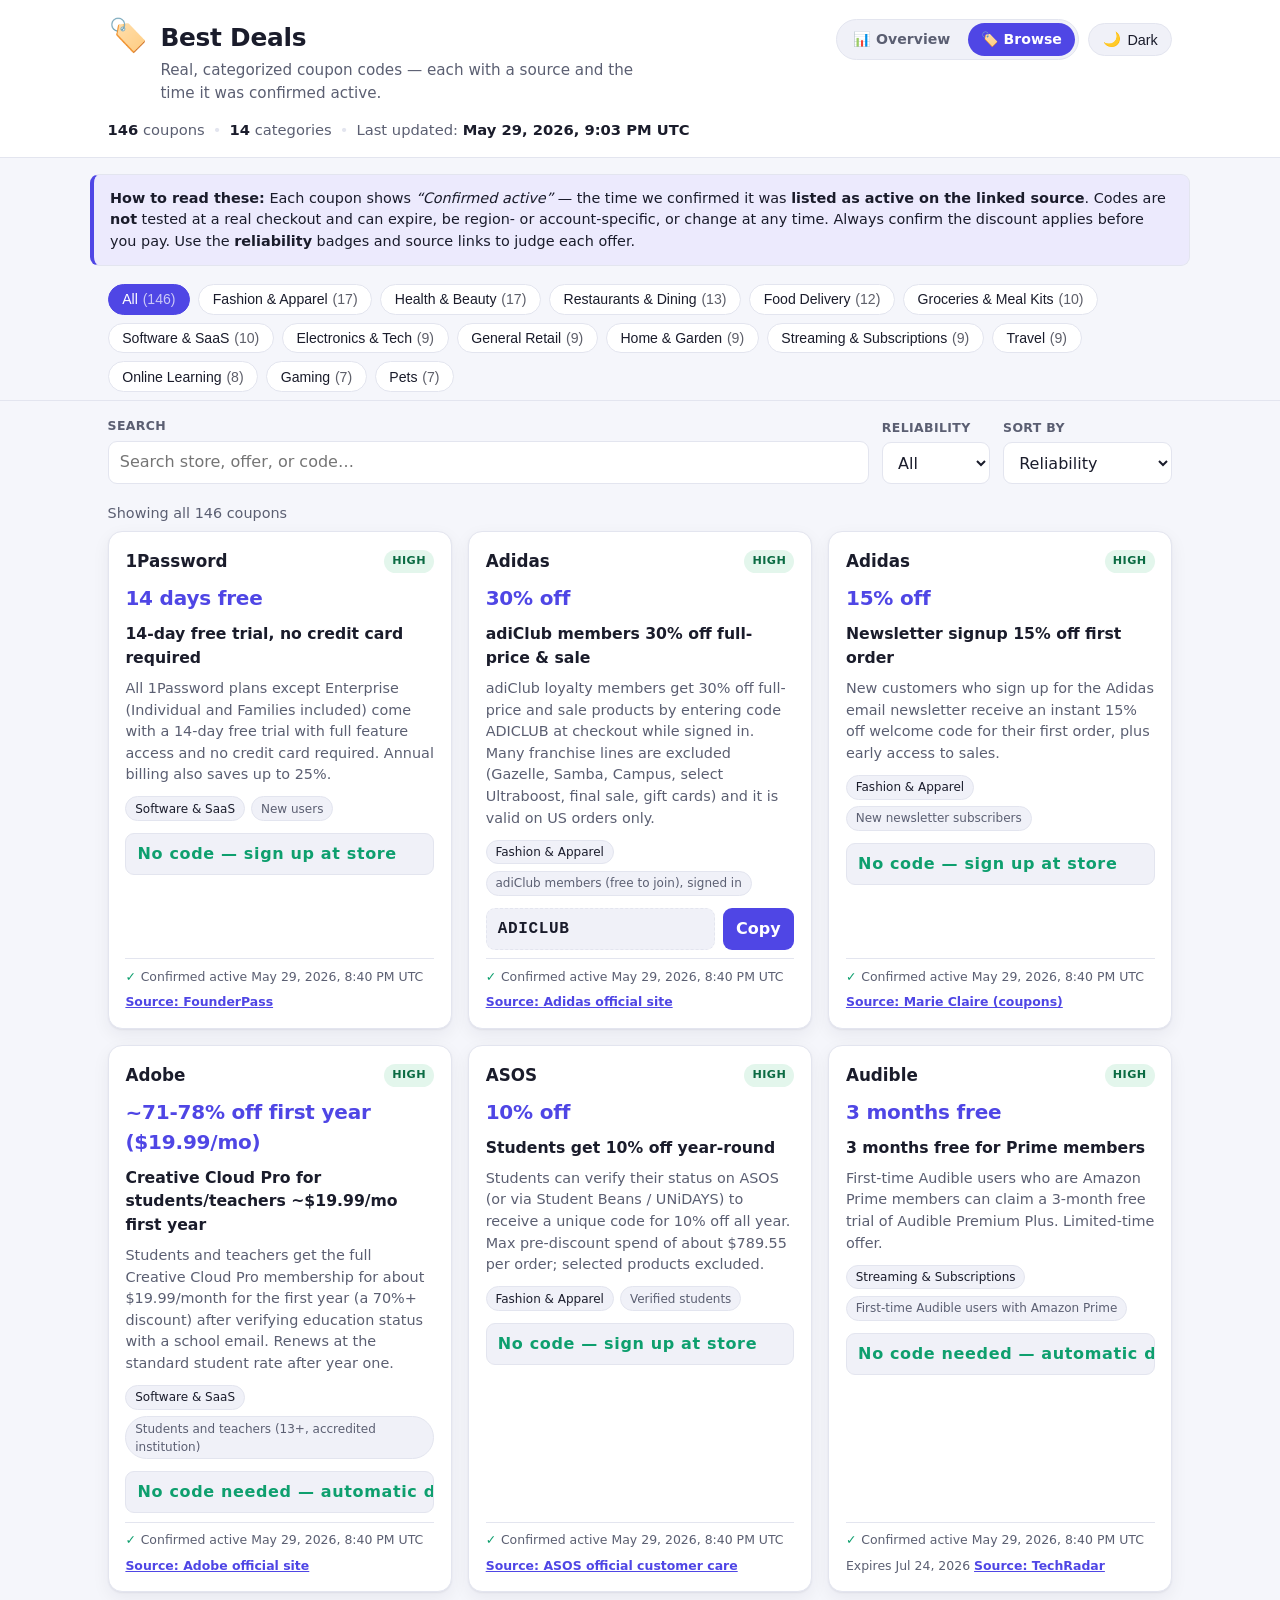
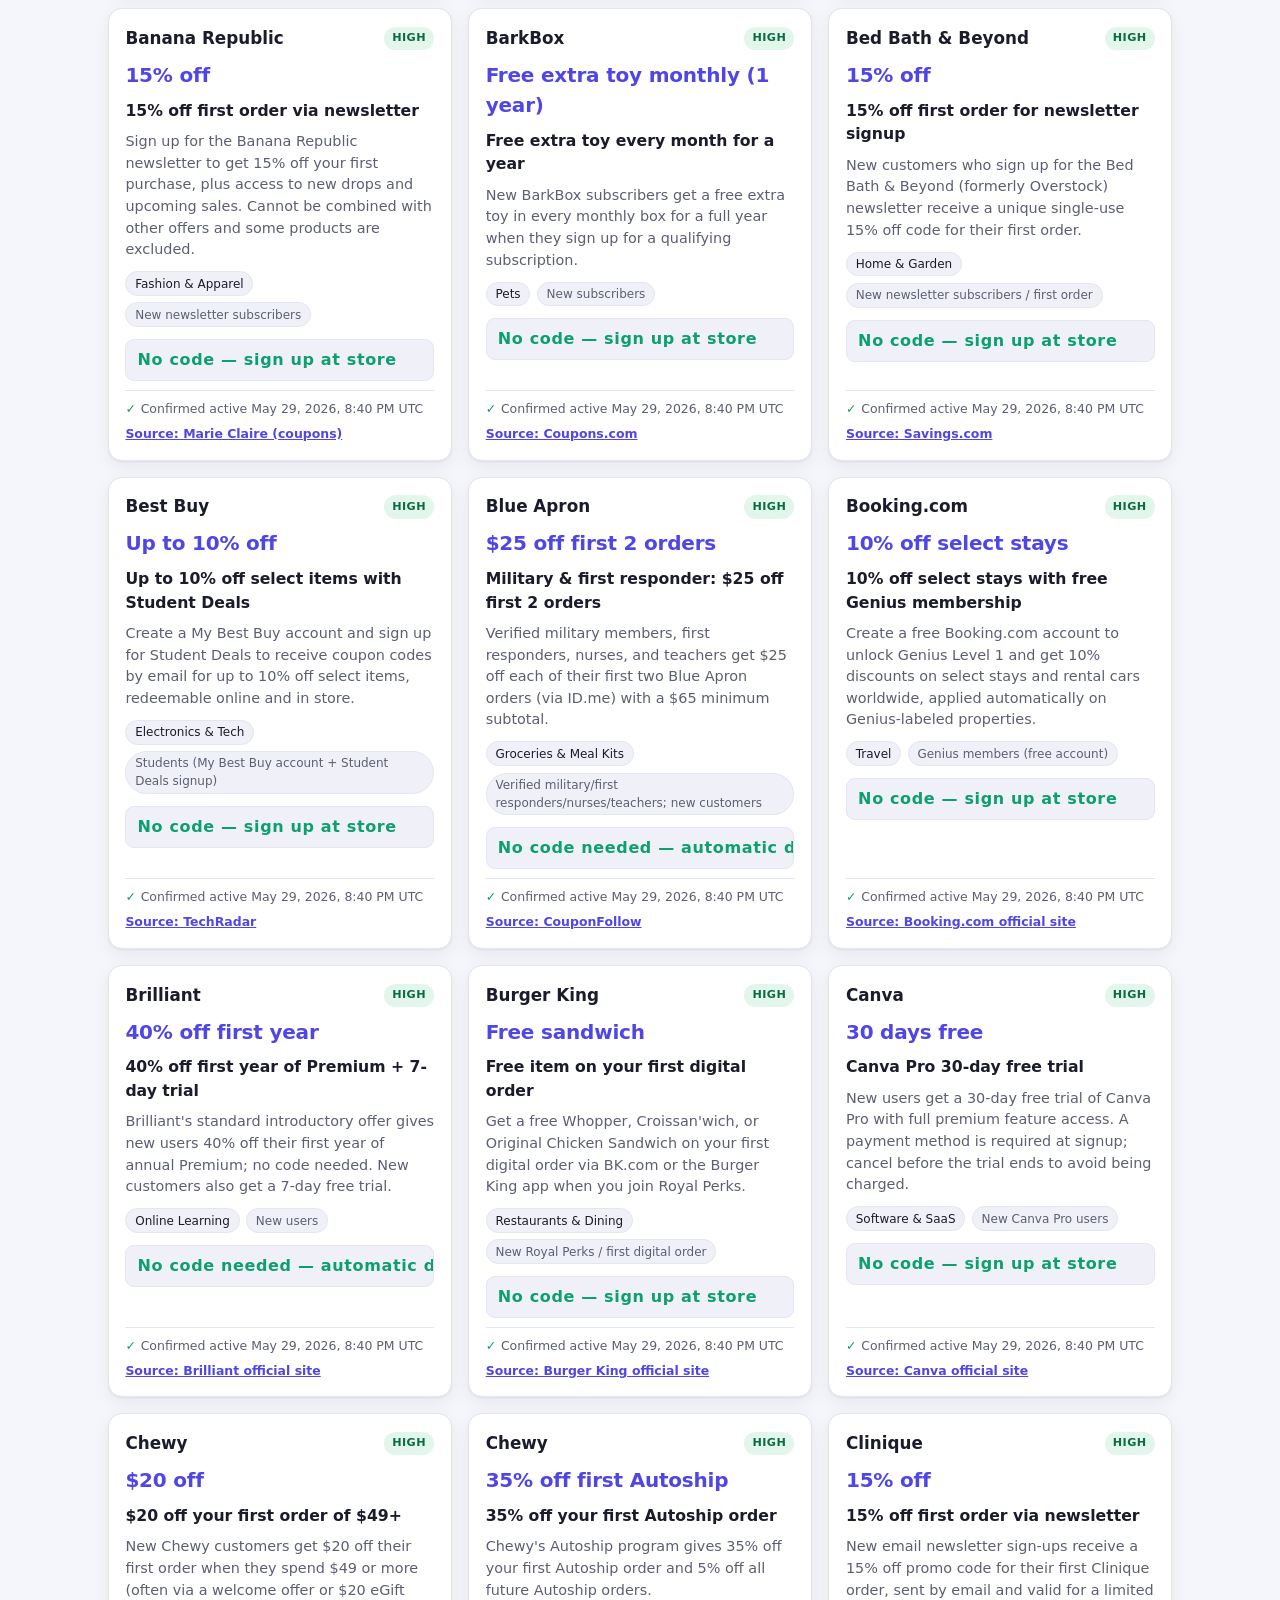
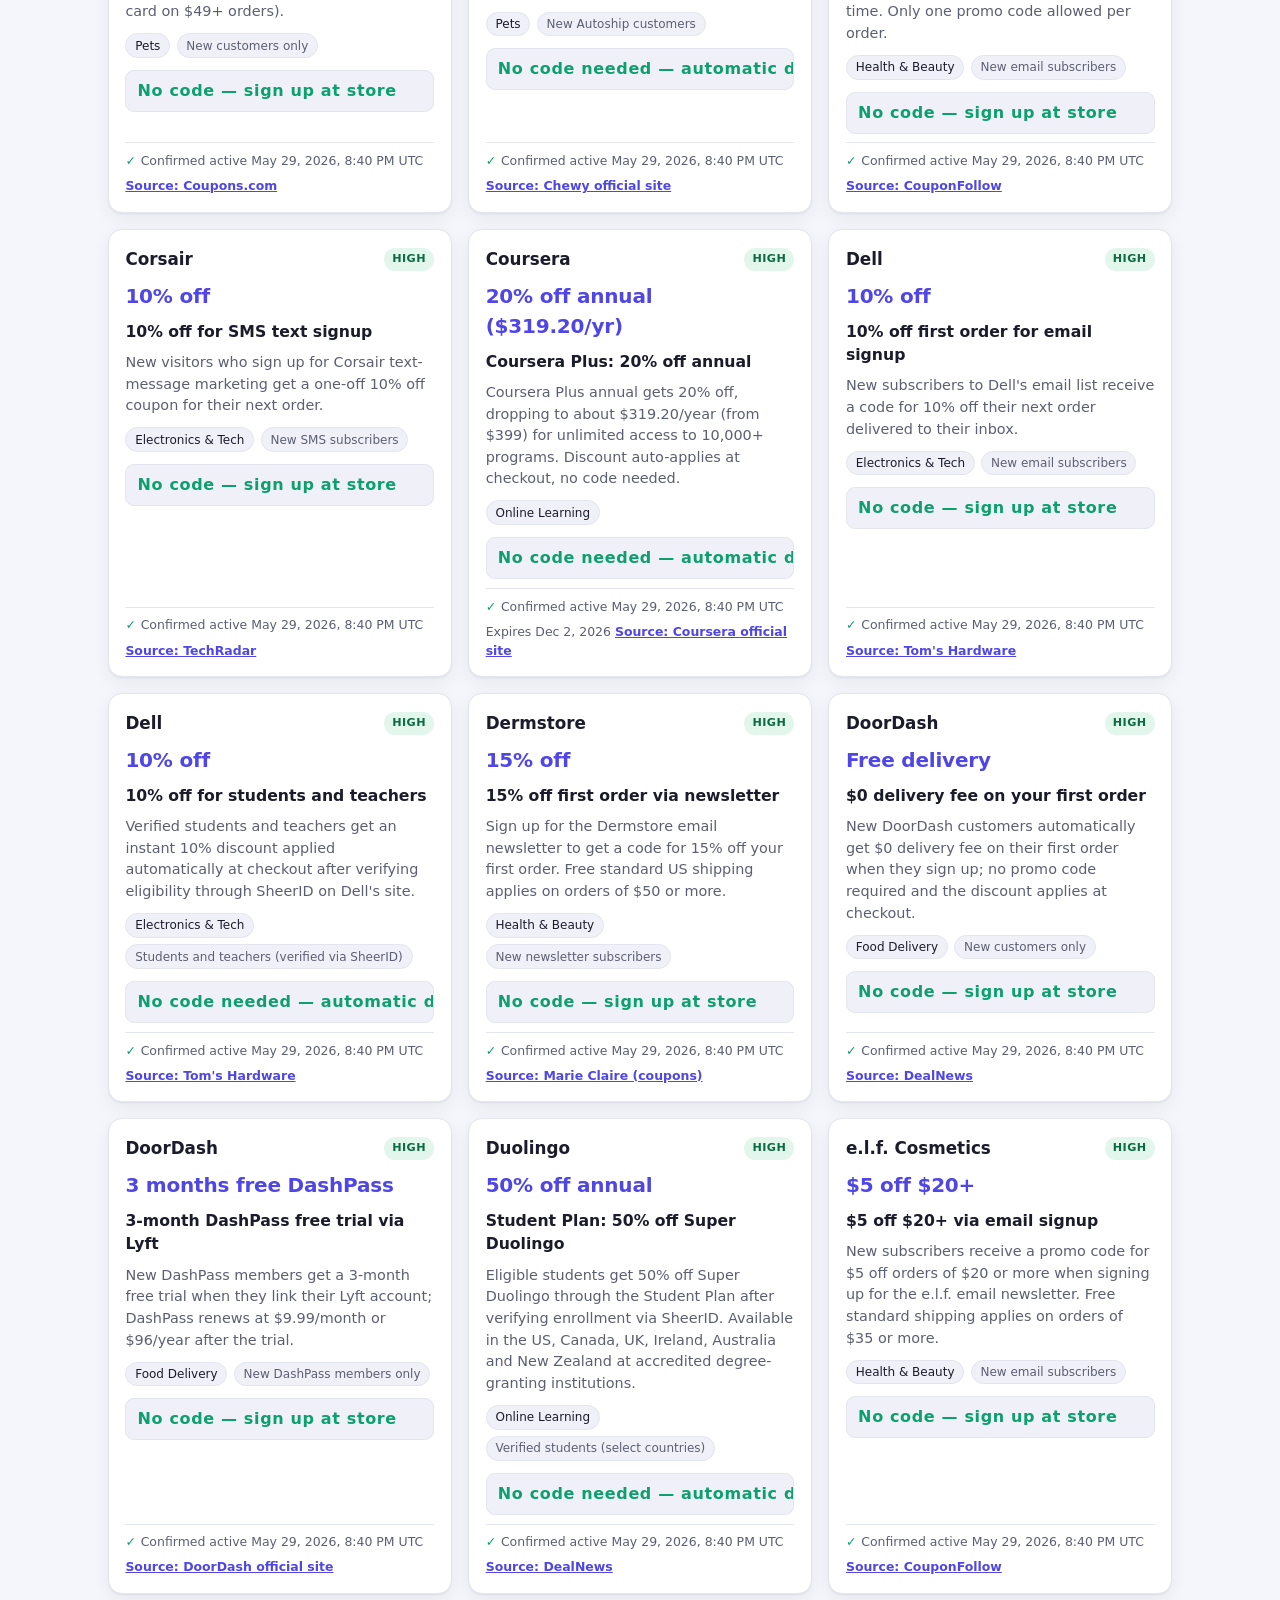
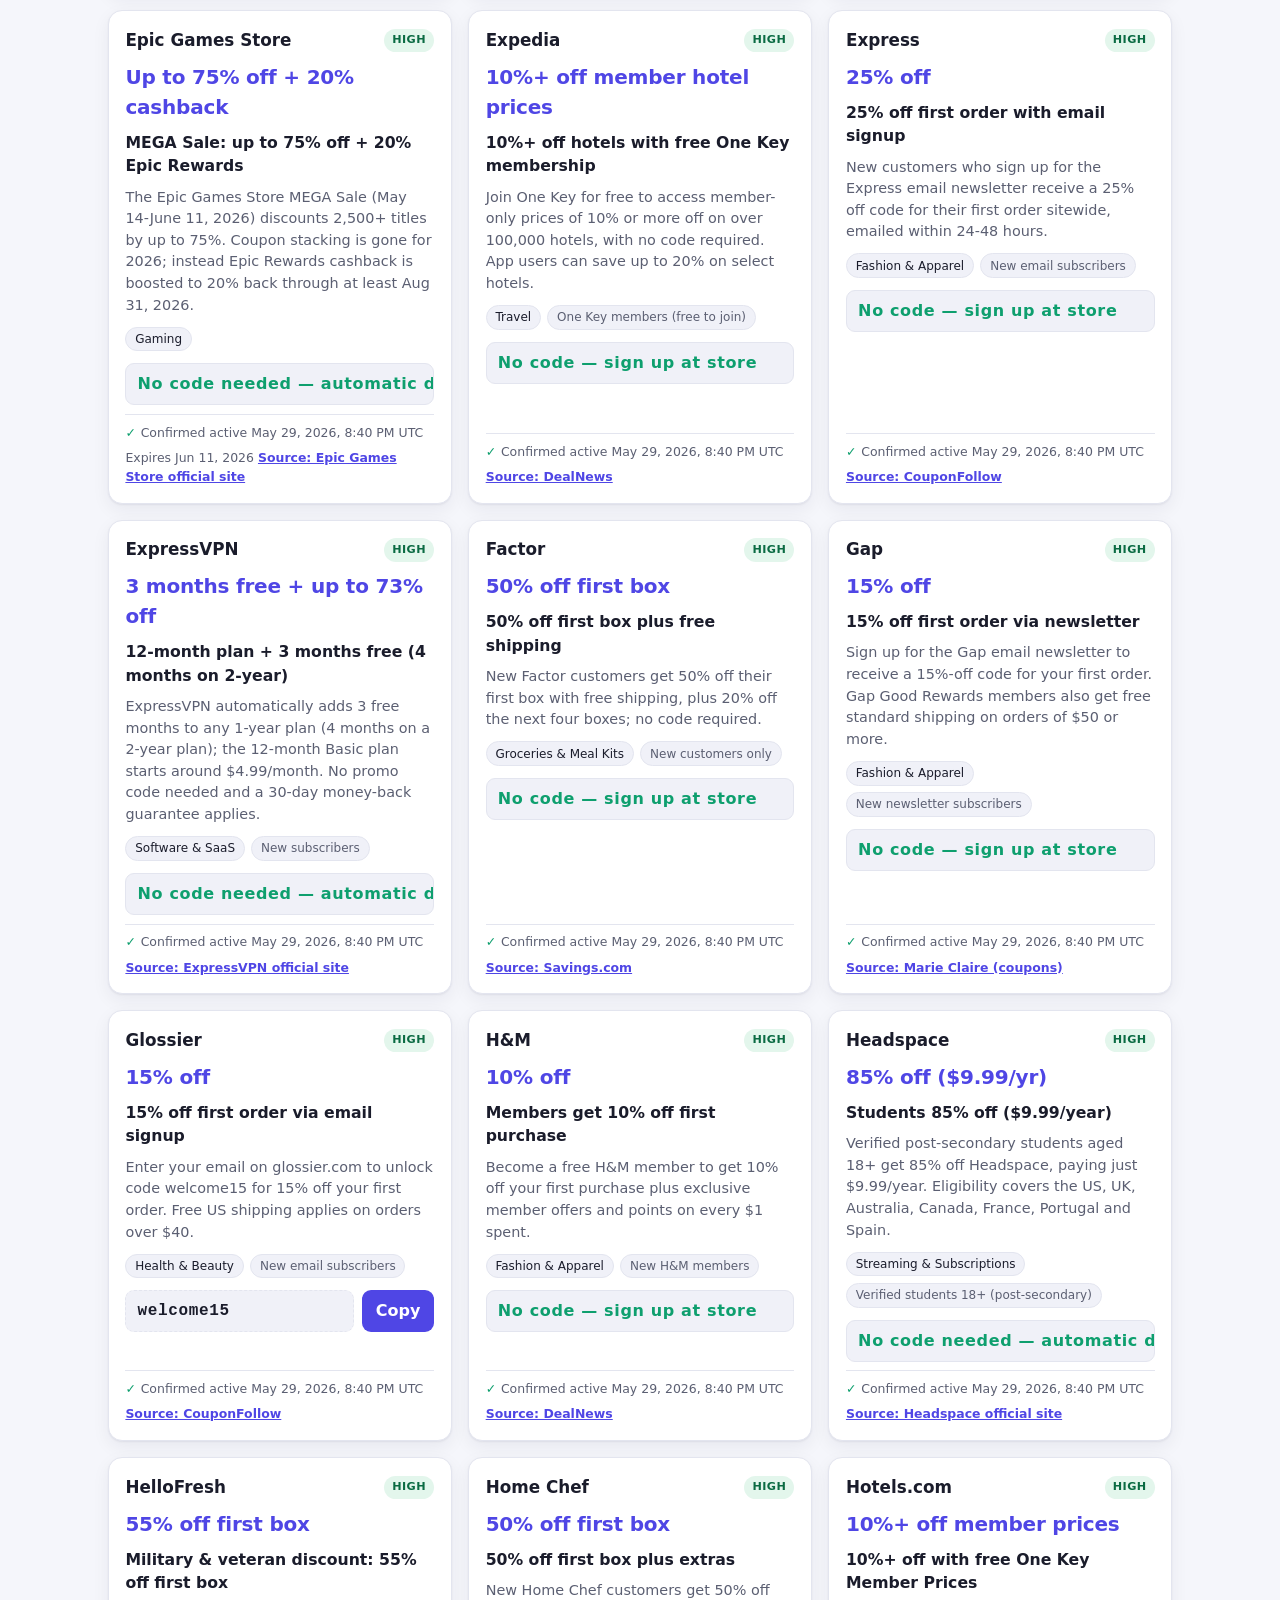
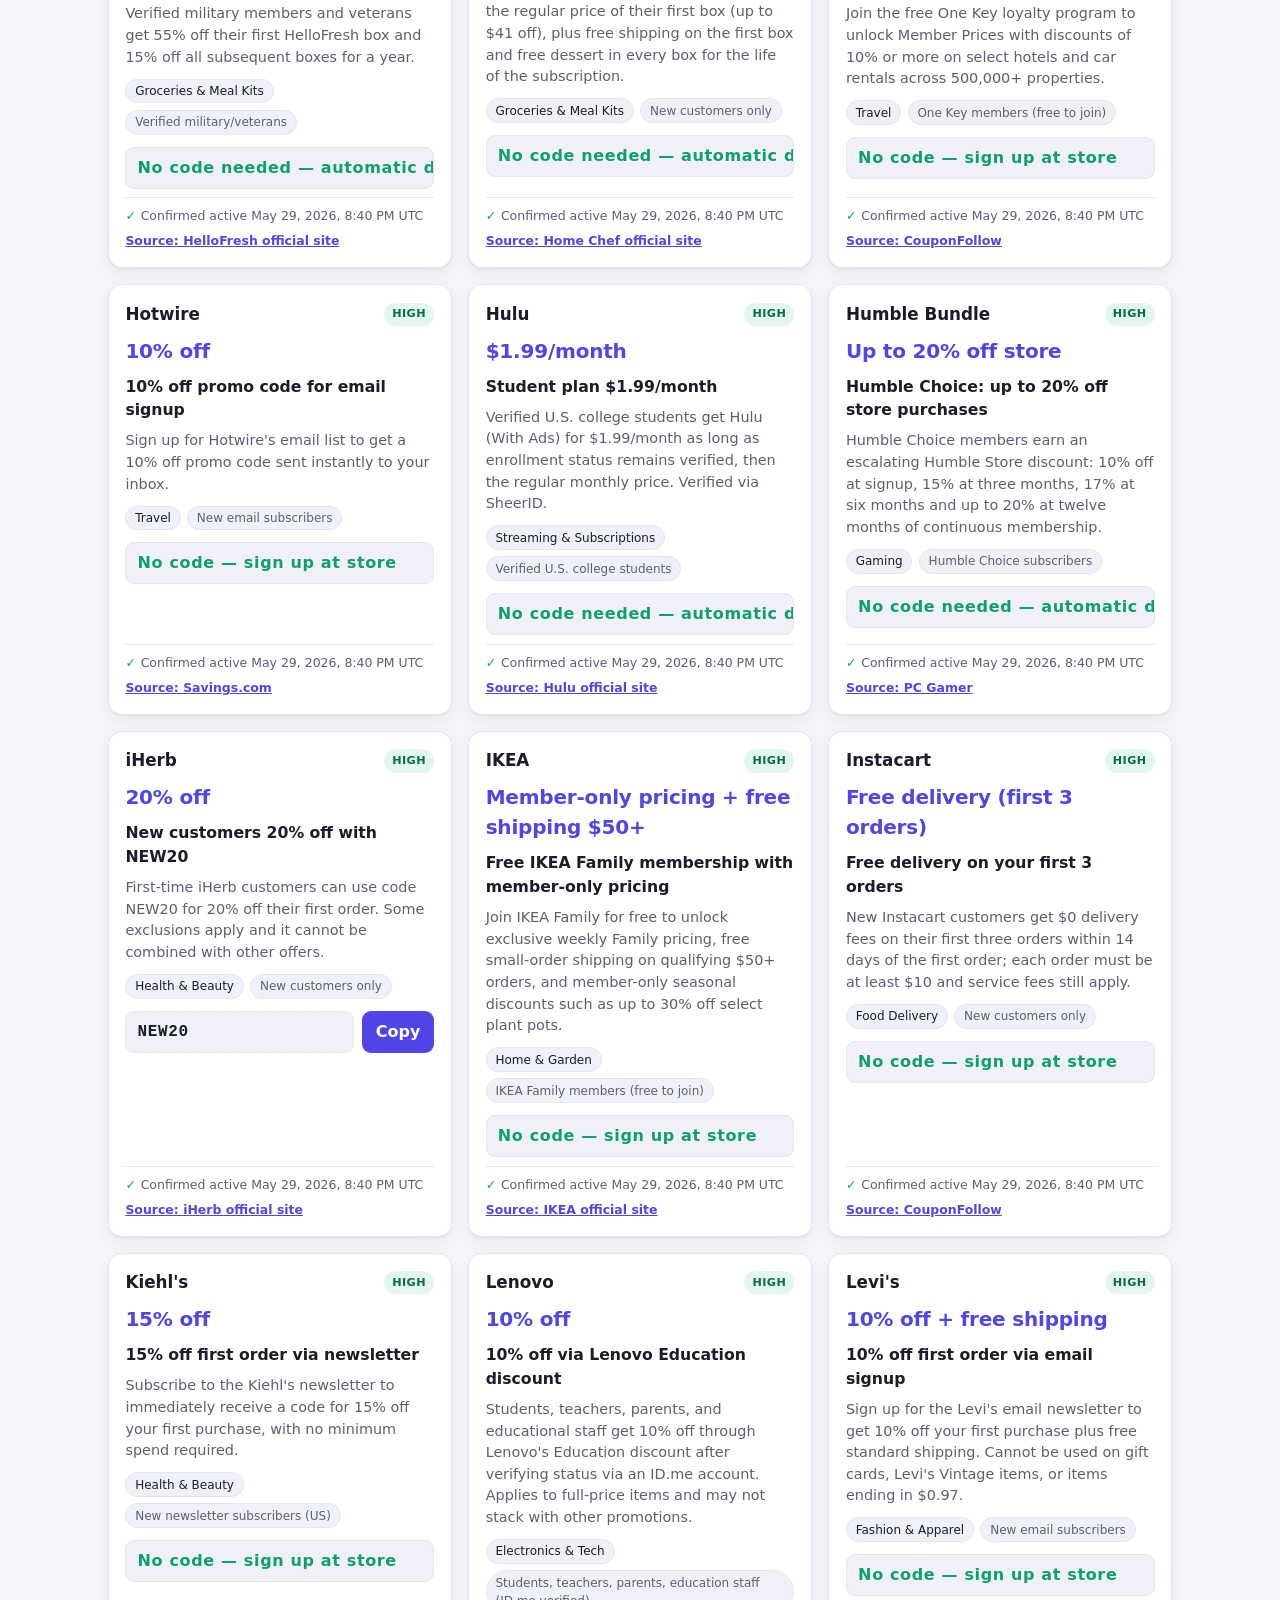
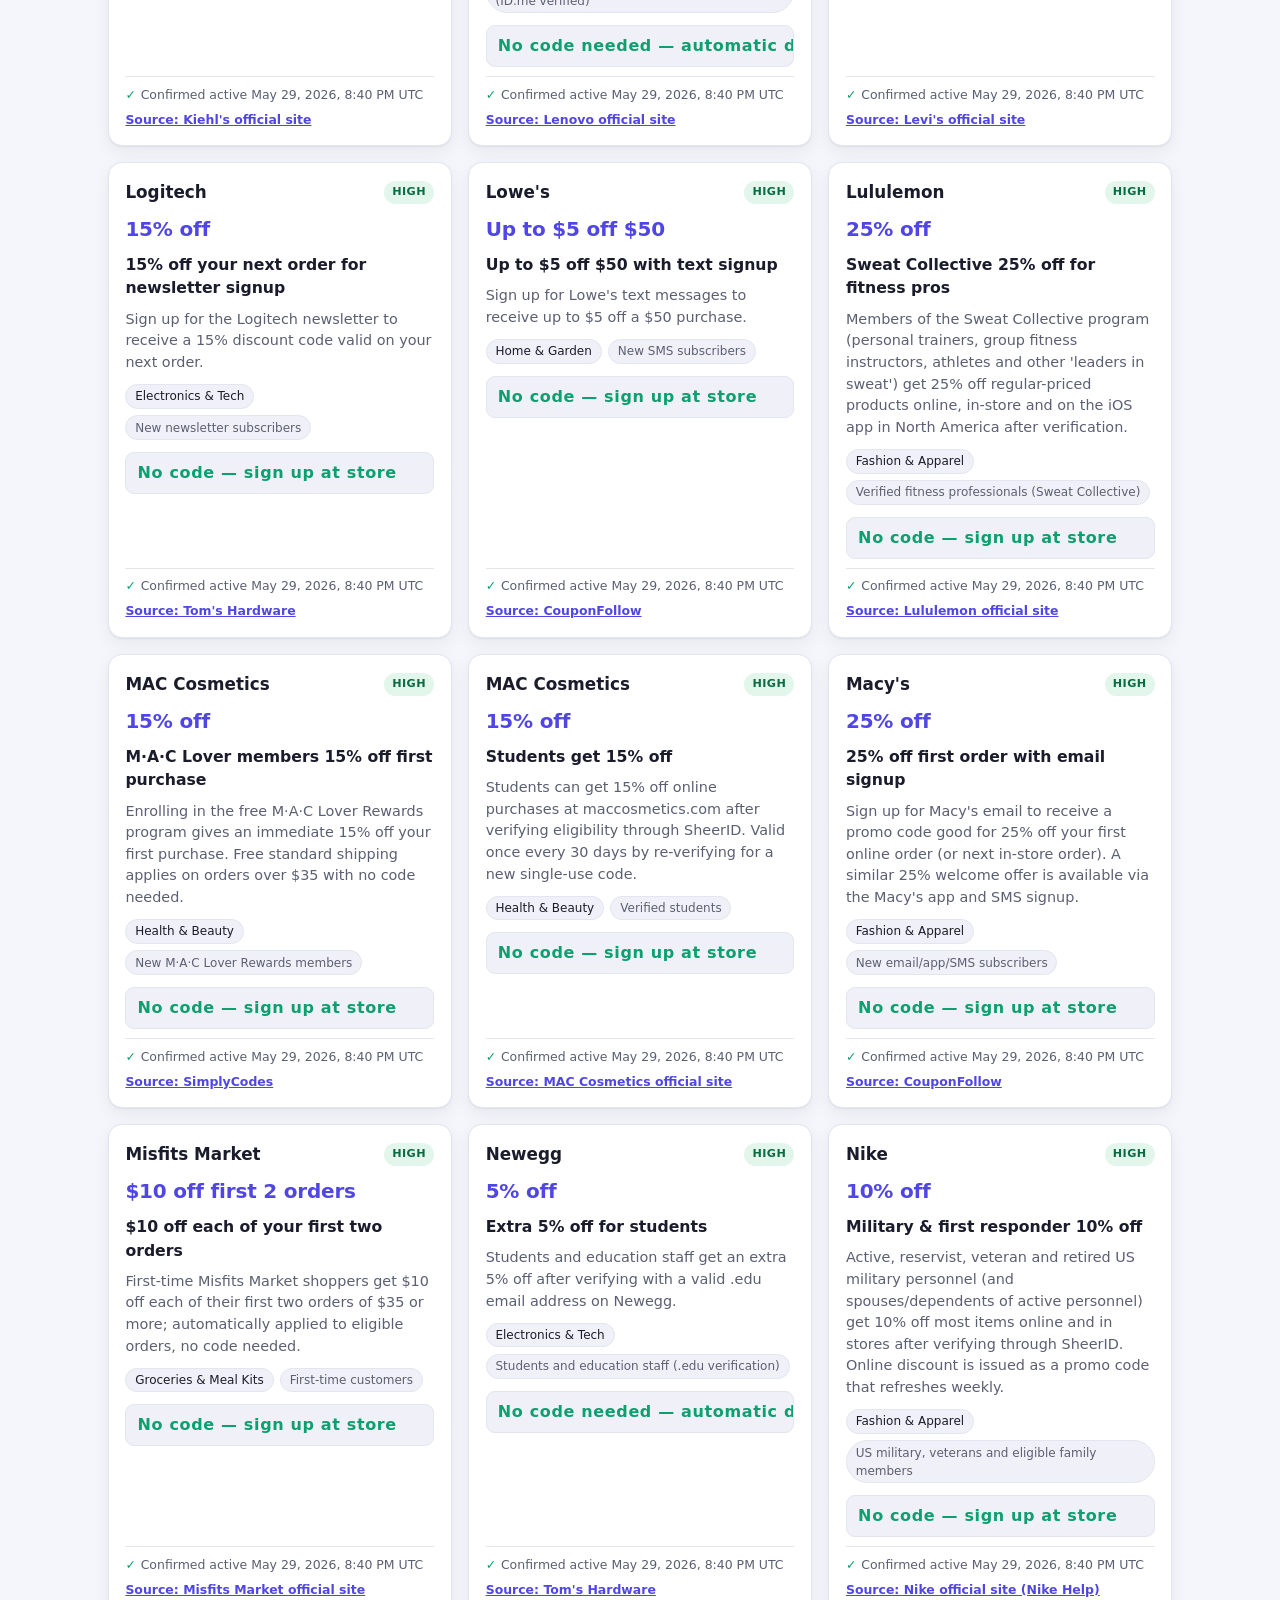
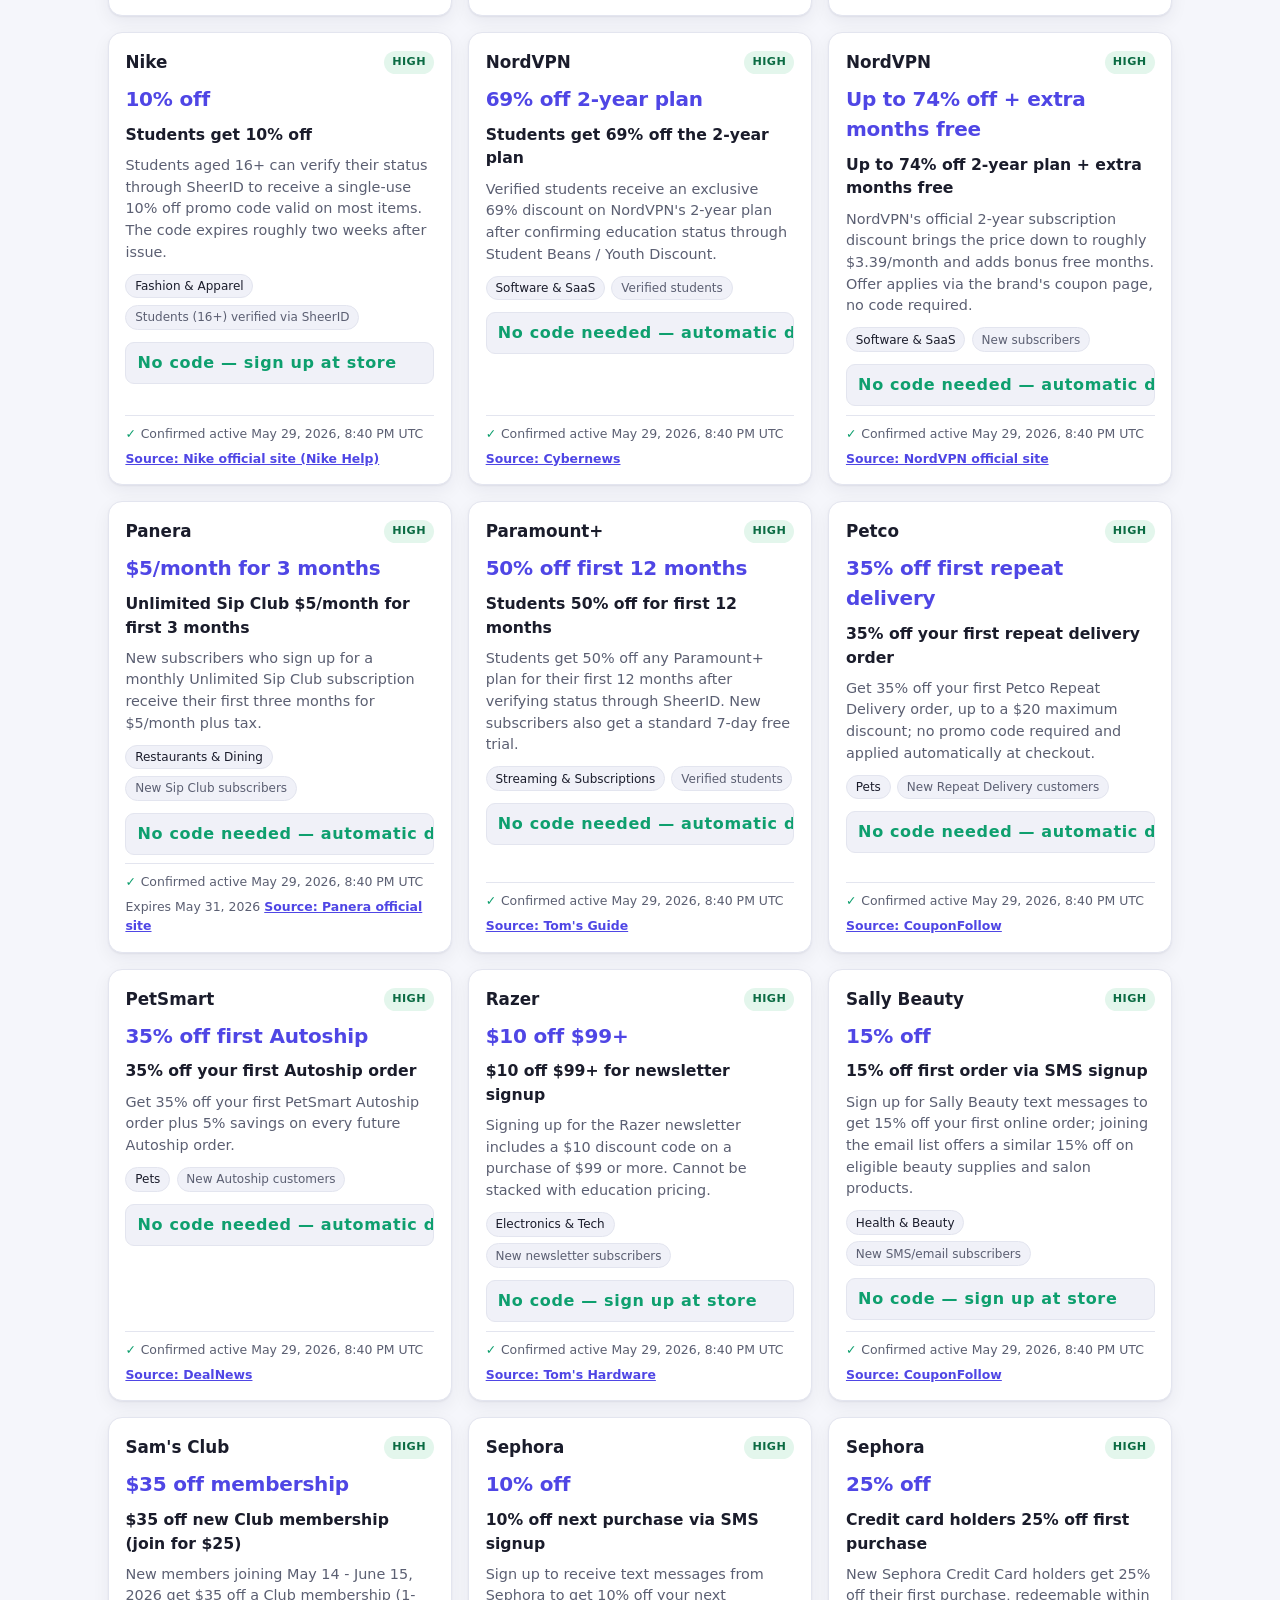
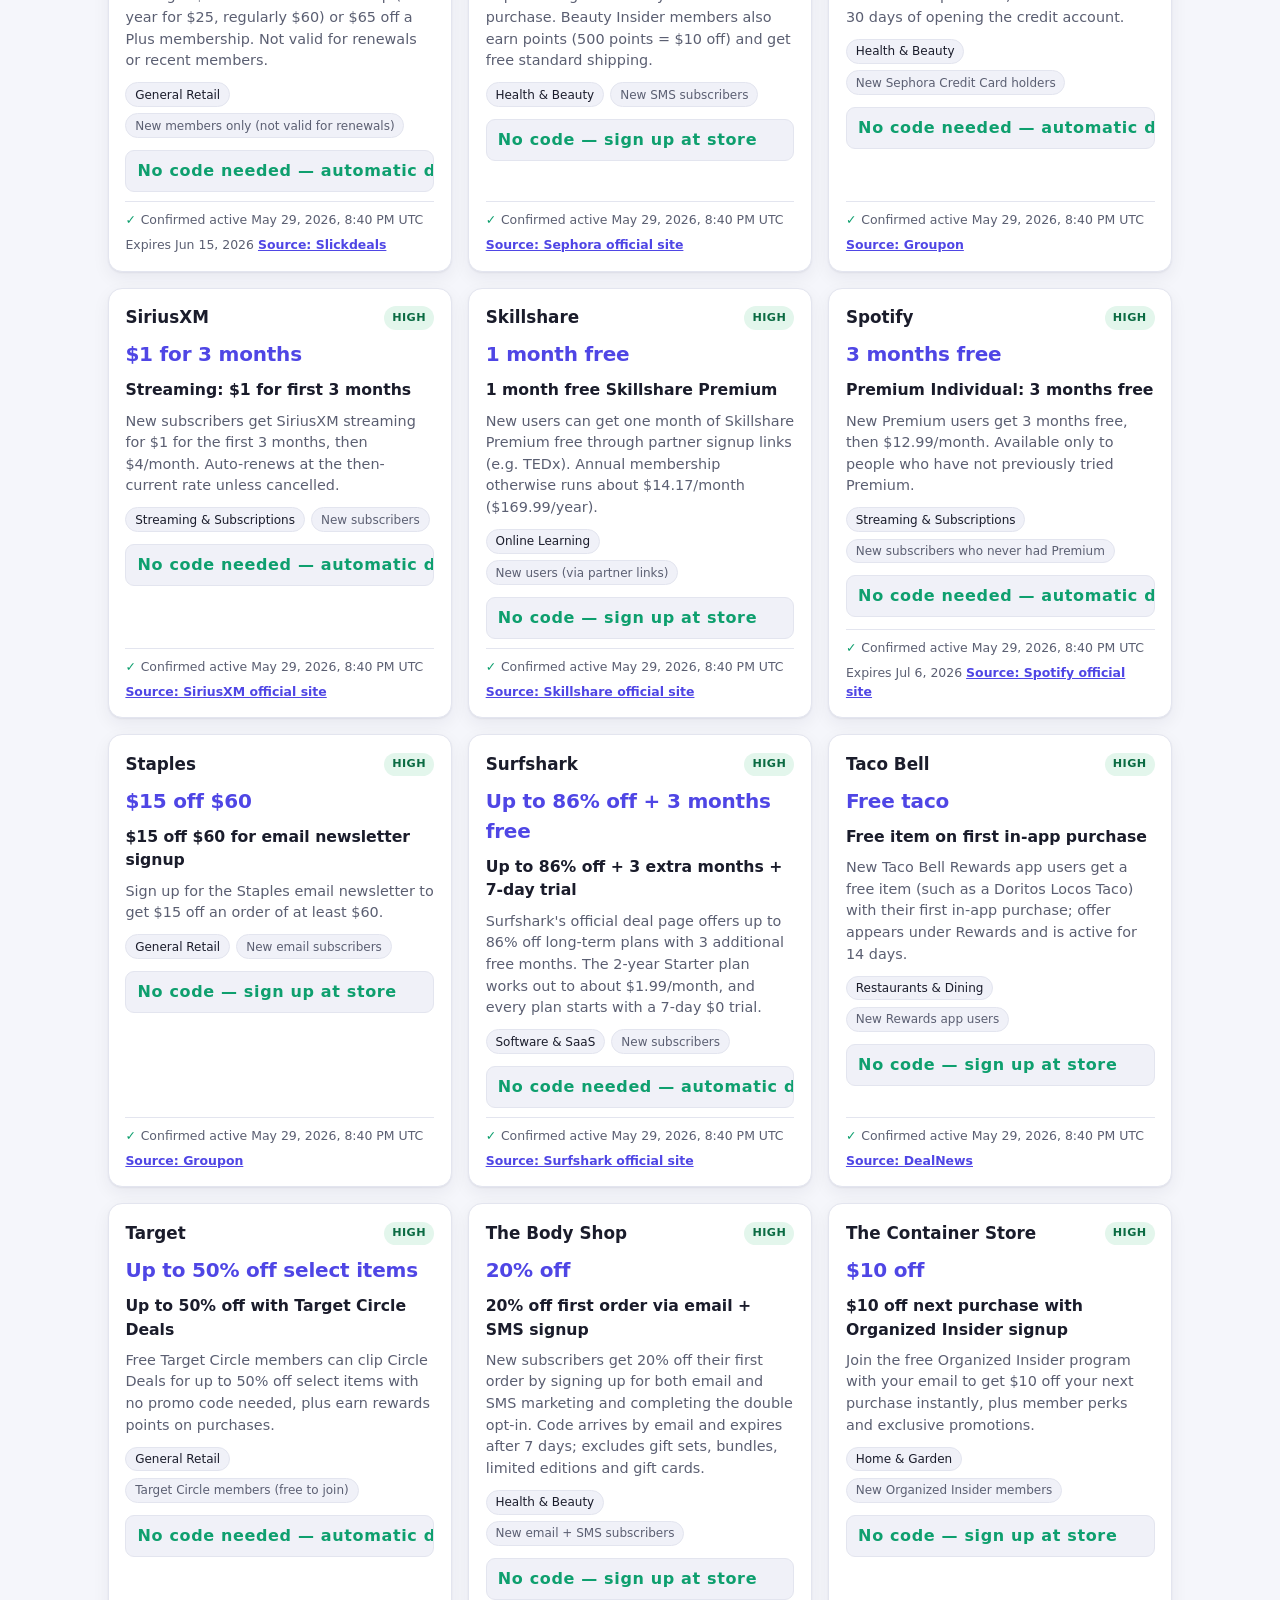
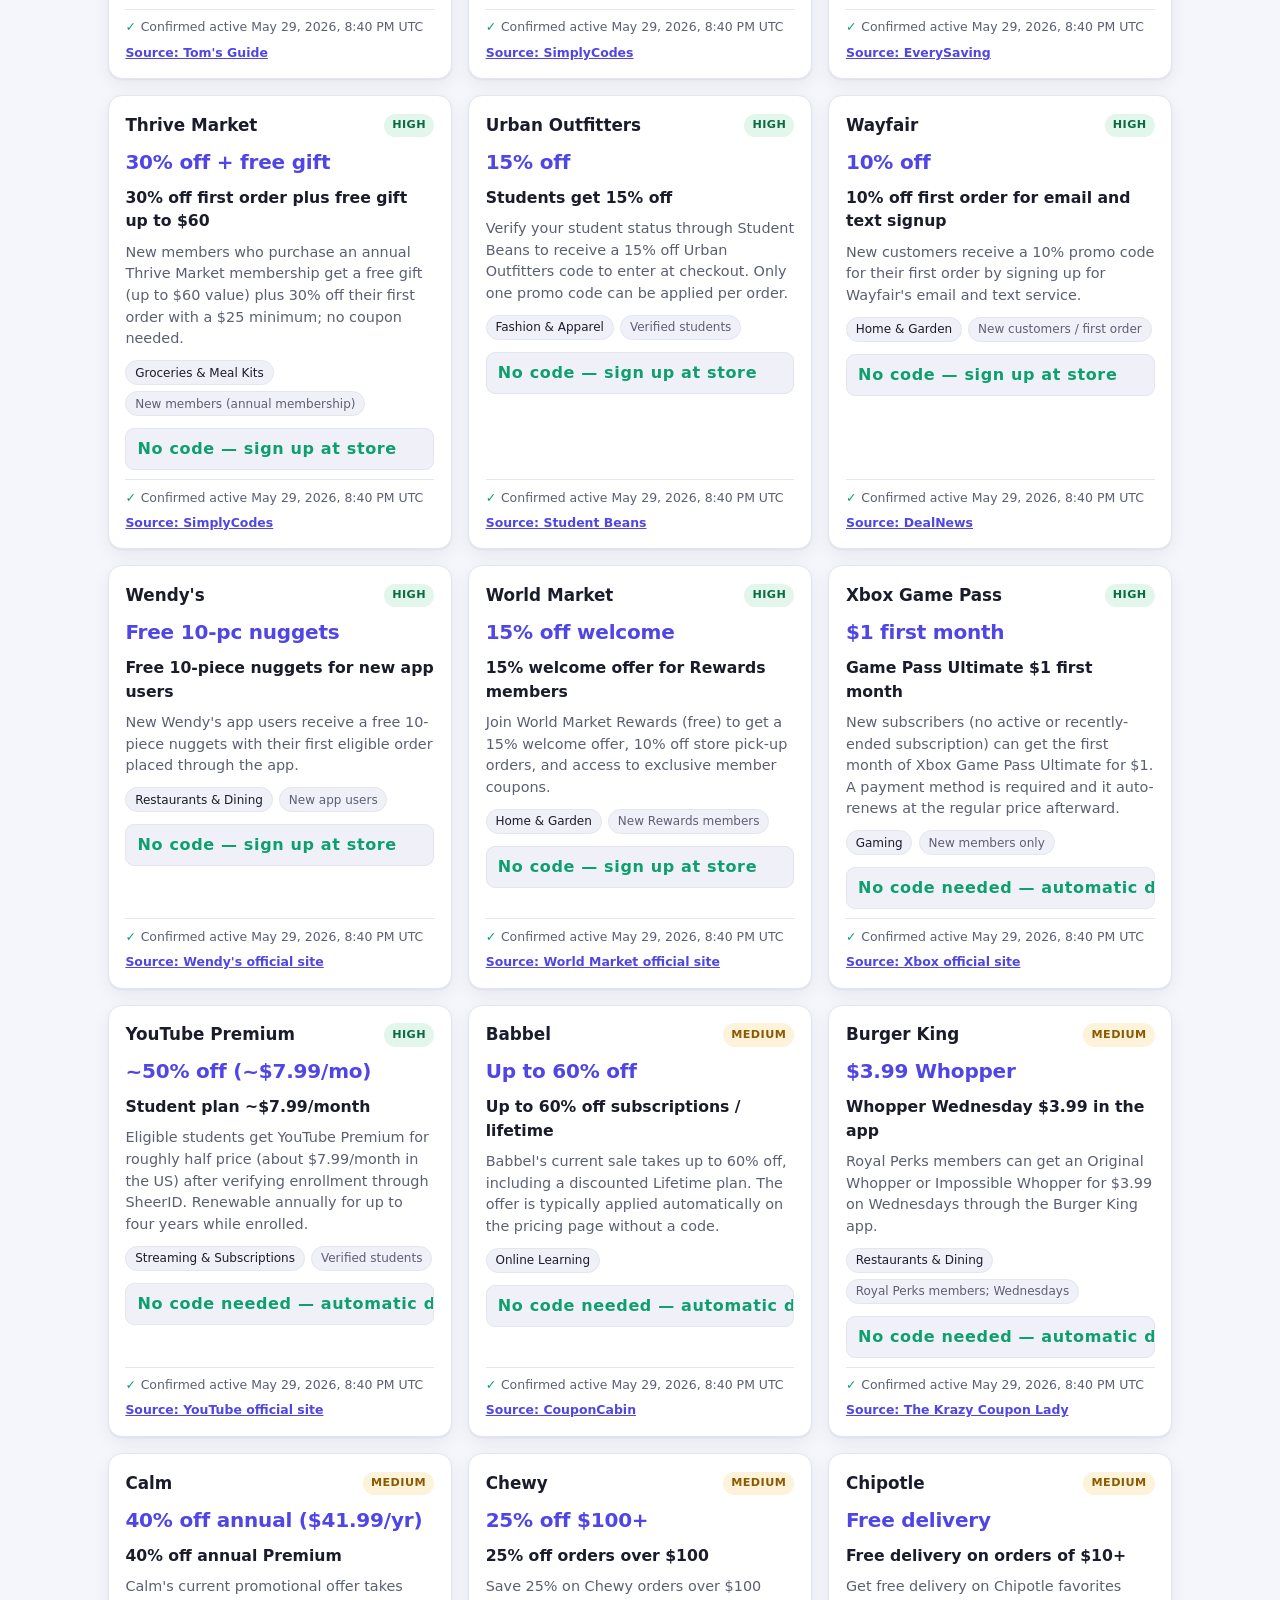
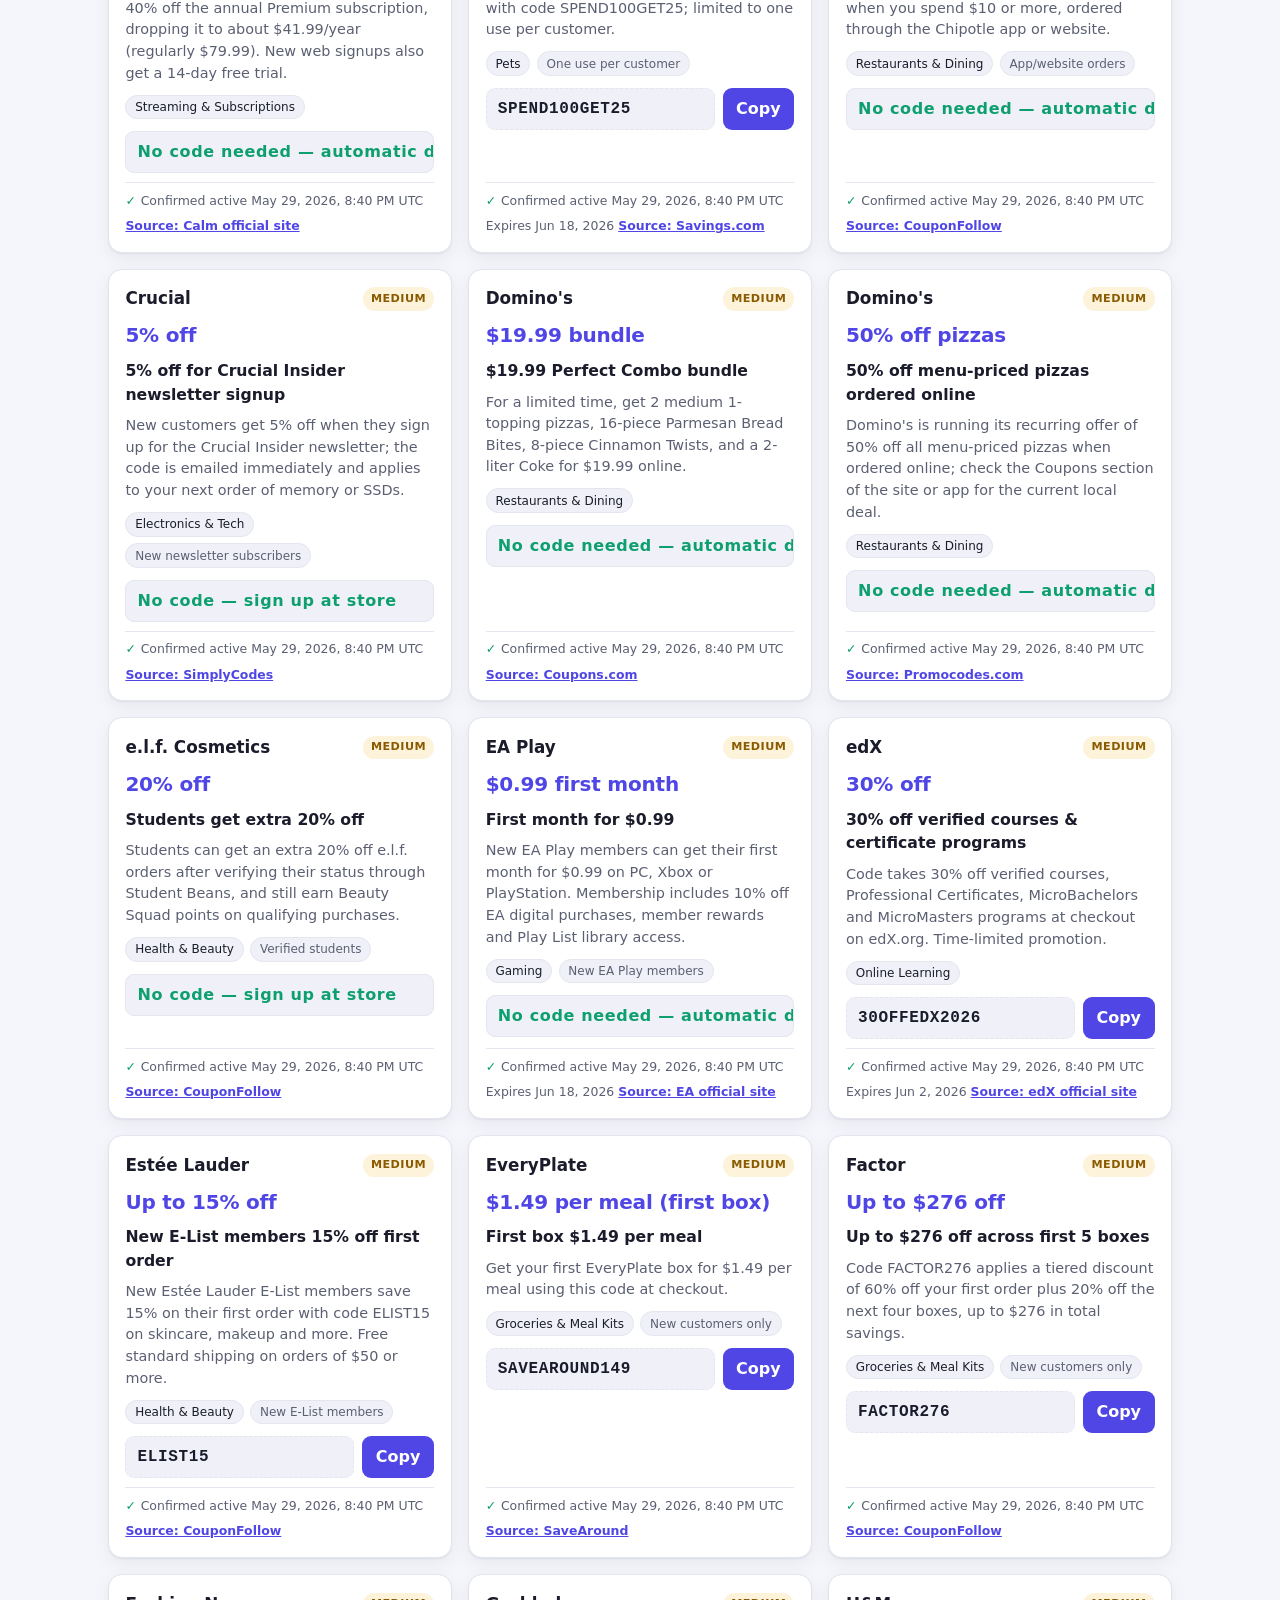
==== browse.html @ 57941f63 "Add stats overview as landing page; move browser to browse.html - index.html is now a stats/overview" ====
<!DOCTYPE html>
<html lang="en" data-theme="light">
<head>
  <meta charset="UTF-8" />
  <meta name="viewport" content="width=device-width, initial-scale=1.0" />
  <title>Browse Coupons — Best Deals</title>
  <meta name="description" content="Browse and filter real coupon and promo codes by category and reliability. Every code links to its source and shows the time it was confirmed active." />
  <meta name="color-scheme" content="light dark" />
  <meta name="theme-color" content="#4f46e5" />
  <link rel="icon" href="data:image/svg+xml,%3Csvg%20xmlns='http://www.w3.org/2000/svg'%20viewBox='0%200%20100%20100'%3E%3Ctext%20y='.9em'%20font-size='90'%3E%F0%9F%8F%B7%EF%B8%8F%3C/text%3E%3C/svg%3E" />
  <link rel="stylesheet" href="./assets/css/styles.css" />
  <script>
    (function () {
      try {
        var saved = localStorage.getItem('bd-theme');
        var theme = saved || (window.matchMedia && window.matchMedia('(prefers-color-scheme: dark)').matches ? 'dark' : 'light');
        document.documentElement.setAttribute('data-theme', theme);
      } catch (e) { /* ignore */ }
    })();
  </script>
</head>
<body>
  <a class="skip-link" href="#main">Skip to coupons</a>

  <header class="site-header">
    <div class="container header-inner">
      <div class="brand">
        <span class="brand-mark" aria-hidden="true">🏷️</span>
        <div>
          <h1 class="brand-title">Best Deals</h1>
          <p class="brand-tagline">Real, categorized coupon codes — each with a source and the time it was confirmed active.</p>
        </div>
      </div>
      <div class="header-actions">
        <nav class="site-nav" aria-label="Primary">
          <a href="./index.html" class="nav-link">📊 Overview</a>
          <a href="./browse.html" class="nav-link nav-active" aria-current="page">🏷️ Browse</a>
        </nav>
        <button id="theme-toggle" class="theme-toggle" type="button" aria-label="Toggle dark mode">
          <span class="theme-toggle-icon" aria-hidden="true">🌙</span>
          <span class="theme-toggle-text">Dark</span>
        </button>
      </div>
    </div>

    <div class="container stats" id="stats" aria-live="polite">
      <span class="stat"><strong id="stat-total">—</strong> coupons</span>
      <span class="stat-sep" aria-hidden="true">•</span>
      <span class="stat"><strong id="stat-categories">—</strong> categories</span>
      <span class="stat-sep" aria-hidden="true">•</span>
      <span class="stat">Last updated: <strong id="stat-updated">—</strong></span>
    </div>
  </header>

  <div class="disclaimer container" role="note">
    <strong>How to read these:</strong> Each coupon shows <em>“Confirmed active”</em> — the time we confirmed it was
    <strong>listed as active on the linked source</strong>. Codes are <strong>not</strong> tested at a real checkout and can
    expire, be region- or account-specific, or change at any time. Always confirm the discount applies before you pay.
    Use the <strong>reliability</strong> badges and source links to judge each offer.
  </div>

  <nav class="category-nav" aria-label="Coupon categories">
    <div class="container">
      <ul id="category-list" class="category-list">
        <!-- category pills injected by JS -->
      </ul>
    </div>
  </nav>

  <section class="controls" aria-label="Search and filter">
    <div class="container controls-inner">
      <div class="control control-search">
        <label for="search">Search</label>
        <input id="search" type="search" placeholder="Search store, offer, or code…" autocomplete="off" />
      </div>
      <div class="control">
        <label for="reliability">Reliability</label>
        <select id="reliability">
          <option value="all">All</option>
          <option value="high">High</option>
          <option value="medium">Medium</option>
          <option value="low">Low</option>
        </select>
      </div>
      <div class="control">
        <label for="sort">Sort by</label>
        <select id="sort">
          <option value="reliability">Reliability</option>
          <option value="verified">Newest verified</option>
          <option value="store">Store (A–Z)</option>
        </select>
      </div>
    </div>
  </section>

  <main id="main" class="container" tabindex="-1">
    <p id="result-count" class="result-count" aria-live="polite"></p>

    <div id="loading" class="state-message">Loading coupons…</div>
    <div id="error" class="state-message state-error" hidden>
      Sorry — we couldn’t load the coupons. Please refresh the page.
    </div>
    <div id="empty" class="state-message" hidden>
      No coupons match your filters. Try clearing the search or choosing “All”.
    </div>

    <div id="coupon-grid" class="coupon-grid" role="list"></div>
  </main>

  <footer class="site-footer">
    <div class="container">
      <p>
        <strong>Best Deals</strong> is a static, open coupon directory. Coupons were gathered from public sources
        (official brand pages and reputable deal sites) during a single collection run; see each card’s source link.
      </p>
      <p class="footer-disclaimer">
        “Confirmed active” reflects when a code was found listed as active on its source — not a guarantee it will work at
        checkout. Offers may expire or be restricted. Verify before purchasing. This site has no affiliation with the
        brands listed and earns no commission.
      </p>
      <p class="footer-updated">Data last updated: <span id="footer-updated">—</span></p>
    </div>
  </footer>

  <div id="copy-live" class="visually-hidden" aria-live="assertive"></div>

  <script src="./assets/js/theme.js" defer></script>
  <script src="./assets/js/app.js" defer></script>
</body>
</html>
---- assets/css/styles.css ----
/* ===== Best Deals — styles ===== */

:root {
  --maxw: 1100px;
  --radius: 14px;
  --radius-sm: 9px;
  --gap: 1rem;
  --font: system-ui, -apple-system, "Segoe UI", Roboto, Helvetica, Arial, sans-serif;

  /* Light theme */
  --bg: #f5f6fb;
  --surface: #ffffff;
  --surface-2: #f0f1f8;
  --text: #1a1c2b;
  --text-muted: #5b5f72;
  --border: #e3e5ef;
  --primary: #4f46e5;
  --primary-contrast: #ffffff;
  --primary-soft: #eceafd;
  --accent: #0e9f6e;
  --shadow: 0 1px 2px rgba(20, 22, 45, 0.06), 0 6px 18px rgba(20, 22, 45, 0.06);

  --rel-high-bg: #e3f6ec;
  --rel-high-fg: #0b6b43;
  --rel-medium-bg: #fdf3da;
  --rel-medium-fg: #8a5a00;
  --rel-low-bg: #f1f1f4;
  --rel-low-fg: #5b5f72;
}

[data-theme="dark"] {
  --bg: #0f1117;
  --surface: #181b24;
  --surface-2: #20242f;
  --text: #eceef5;
  --text-muted: #a3a8ba;
  --border: #2b3040;
  --primary: #8b87f5;
  --primary-contrast: #11131a;
  --primary-soft: #262251;
  --accent: #34d399;
  --shadow: 0 1px 2px rgba(0, 0, 0, 0.4), 0 8px 22px rgba(0, 0, 0, 0.45);

  --rel-high-bg: #11342485;
  --rel-high-fg: #56d79c;
  --rel-medium-bg: #3a2f0f85;
  --rel-medium-fg: #e8be5e;
  --rel-low-bg: #262a36;
  --rel-low-fg: #a3a8ba;
}

* { box-sizing: border-box; }

html { scroll-behavior: smooth; }

body {
  margin: 0;
  font-family: var(--font);
  background: var(--bg);
  color: var(--text);
  line-height: 1.5;
  -webkit-font-smoothing: antialiased;
}

.container {
  width: 100%;
  max-width: var(--maxw);
  margin-inline: auto;
  padding-inline: 1.1rem;
}

a { color: var(--primary); }

.visually-hidden {
  position: absolute !important;
  width: 1px; height: 1px;
  padding: 0; margin: -1px;
  overflow: hidden; clip: rect(0 0 0 0);
  white-space: nowrap; border: 0;
}

.skip-link {
  position: absolute;
  left: 0.5rem; top: -3rem;
  background: var(--primary);
  color: var(--primary-contrast);
  padding: 0.5rem 0.9rem;
  border-radius: var(--radius-sm);
  z-index: 100;
  transition: top 0.15s ease;
}
.skip-link:focus { top: 0.5rem; }

/* ===== Header ===== */
.site-header {
  background: var(--surface);
  border-bottom: 1px solid var(--border);
  padding-top: 1.2rem;
}
.header-inner {
  display: flex;
  align-items: flex-start;
  justify-content: space-between;
  gap: 1rem;
}
.brand { display: flex; gap: 0.8rem; align-items: flex-start; }
.brand-mark { font-size: 2rem; line-height: 1; }
.brand-title { margin: 0; font-size: 1.55rem; letter-spacing: -0.01em; }
.brand-tagline { margin: 0.15rem 0 0; color: var(--text-muted); font-size: 0.95rem; max-width: 52ch; }

.theme-toggle {
  flex-shrink: 0;
  display: inline-flex;
  align-items: center;
  gap: 0.4rem;
  background: var(--surface-2);
  color: var(--text);
  border: 1px solid var(--border);
  border-radius: 999px;
  padding: 0.45rem 0.85rem;
  font-size: 0.9rem;
  cursor: pointer;
}
.theme-toggle:hover { border-color: var(--primary); }

.stats {
  display: flex;
  flex-wrap: wrap;
  align-items: center;
  gap: 0.5rem;
  color: var(--text-muted);
  font-size: 0.92rem;
  padding-top: 0.9rem;
  padding-bottom: 1rem;
}
.stat strong { color: var(--text); }
.stat-sep { color: var(--border); }

/* ===== Disclaimer ===== */
.disclaimer {
  margin-top: 1rem;
  margin-bottom: 0.4rem;
  background: var(--primary-soft);
  border: 1px solid var(--border);
  border-left: 4px solid var(--primary);
  border-radius: var(--radius-sm);
  padding: 0.8rem 1rem;
  font-size: 0.9rem;
  color: var(--text);
}

/* ===== Category nav ===== */
.category-nav {
  position: sticky;
  top: 0;
  z-index: 20;
  background: var(--bg);
  padding: 0.7rem 0 0.5rem;
  border-bottom: 1px solid var(--border);
}
.category-list {
  list-style: none;
  display: flex;
  flex-wrap: wrap;
  gap: 0.5rem;
  margin: 0;
  padding: 0;
}
.category-pill {
  border: 1px solid var(--border);
  background: var(--surface);
  color: var(--text);
  border-radius: 999px;
  padding: 0.4rem 0.85rem;
  font-size: 0.88rem;
  cursor: pointer;
  white-space: nowrap;
}
.category-pill:hover { border-color: var(--primary); }
.category-pill[aria-pressed="true"] {
  background: var(--primary);
  color: var(--primary-contrast);
  border-color: var(--primary);
}
.category-pill .count {
  opacity: 0.7;
  font-variant-numeric: tabular-nums;
  margin-left: 0.3rem;
}

/* ===== Controls ===== */
.controls { padding: 1rem 0 0.4rem; }
.controls-inner {
  display: grid;
  grid-template-columns: 1fr auto auto;
  gap: 0.8rem;
  align-items: end;
}
.control { display: flex; flex-direction: column; gap: 0.3rem; }
.control label { font-size: 0.78rem; color: var(--text-muted); font-weight: 600; text-transform: uppercase; letter-spacing: 0.03em; }
.control input,
.control select {
  font: inherit;
  padding: 0.55rem 0.7rem;
  border-radius: var(--radius-sm);
  border: 1px solid var(--border);
  background: var(--surface);
  color: var(--text);
  min-height: 42px;
}
.control-search { min-width: 0; }
.control input:focus,
.control select:focus,
.category-pill:focus-visible,
.theme-toggle:focus-visible,
.copy-btn:focus-visible {
  outline: 2px solid var(--primary);
  outline-offset: 2px;
}

/* ===== Results ===== */
.result-count {
  color: var(--text-muted);
  font-size: 0.9rem;
  margin: 0.8rem 0 0.4rem;
}
.state-message {
  padding: 2rem 1rem;
  text-align: center;
  color: var(--text-muted);
}
.state-error { color: #b42318; }

.coupon-grid {
  display: grid;
  grid-template-columns: repeat(auto-fill, minmax(290px, 1fr));
  gap: var(--gap);
  margin: 0.4rem 0 2.5rem;
}

/* ===== Coupon card ===== */
.card {
  background: var(--surface);
  border: 1px solid var(--border);
  border-radius: var(--radius);
  padding: 1.05rem 1.05rem 1rem;
  box-shadow: var(--shadow);
  display: flex;
  flex-direction: column;
  gap: 0.55rem;
}
.card-top {
  display: flex;
  align-items: center;
  justify-content: space-between;
  gap: 0.5rem;
}
.card-store { font-weight: 700; font-size: 1.05rem; }
.badge {
  font-size: 0.7rem;
  font-weight: 700;
  text-transform: uppercase;
  letter-spacing: 0.04em;
  padding: 0.2rem 0.5rem;
  border-radius: 999px;
  white-space: nowrap;
}
.badge-rel-high { background: var(--rel-high-bg); color: var(--rel-high-fg); }
.badge-rel-medium { background: var(--rel-medium-bg); color: var(--rel-medium-fg); }
.badge-rel-low { background: var(--rel-low-bg); color: var(--rel-low-fg); }

.card-discount {
  font-size: 1.25rem;
  font-weight: 800;
  color: var(--primary);
  letter-spacing: -0.01em;
}
.card-title { font-weight: 600; font-size: 0.98rem; }
.card-desc { color: var(--text-muted); font-size: 0.9rem; margin: 0; }

.card-meta { display: flex; flex-wrap: wrap; gap: 0.4rem; margin-top: 0.1rem; }
.chip {
  font-size: 0.75rem;
  background: var(--surface-2);
  color: var(--text-muted);
  border: 1px solid var(--border);
  border-radius: 999px;
  padding: 0.15rem 0.55rem;
}
.chip-category { color: var(--text); }

/* code row */
.code-row {
  display: flex;
  align-items: stretch;
  gap: 0.5rem;
  margin-top: 0.2rem;
}
.code-box {
  flex: 1;
  font-family: ui-monospace, SFMono-Regular, Menlo, Consolas, monospace;
  font-weight: 700;
  letter-spacing: 0.04em;
  background: var(--surface-2);
  border: 1px dashed var(--border);
  border-radius: var(--radius-sm);
  padding: 0.5rem 0.7rem;
  display: flex;
  align-items: center;
  overflow: hidden;
  text-overflow: ellipsis;
  white-space: nowrap;
}
.code-box.no-code {
  font-family: var(--font);
  font-weight: 600;
  color: var(--accent);
  border-style: solid;
}
.copy-btn {
  flex-shrink: 0;
  background: var(--primary);
  color: var(--primary-contrast);
  border: none;
  border-radius: var(--radius-sm);
  padding: 0.5rem 0.85rem;
  font: inherit;
  font-weight: 600;
  cursor: pointer;
}
.copy-btn:hover { filter: brightness(1.05); }
.copy-btn.copied { background: var(--accent); }

.card-foot {
  display: flex;
  flex-wrap: wrap;
  align-items: center;
  justify-content: space-between;
  gap: 0.4rem;
  margin-top: auto;
  padding-top: 0.55rem;
  border-top: 1px solid var(--border);
  font-size: 0.78rem;
  color: var(--text-muted);
}
.verified { display: inline-flex; align-items: center; gap: 0.3rem; }
.verified .check { color: var(--accent); font-weight: 800; }
.source-link { font-weight: 600; }
.expiry { color: var(--text-muted); }
.expiry.soon { color: #b54708; font-weight: 600; }

/* ===== Footer ===== */
.site-footer {
  border-top: 1px solid var(--border);
  background: var(--surface);
  padding: 1.6rem 0 2.4rem;
  color: var(--text-muted);
  font-size: 0.86rem;
}
.site-footer p { margin: 0 0 0.6rem; max-width: 75ch; }
.footer-disclaimer { font-size: 0.8rem; }

/* ===== Responsive ===== */
@media (max-width: 640px) {
  .controls-inner { grid-template-columns: 1fr 1fr; }
  .control-search { grid-column: 1 / -1; }
  .brand-tagline { font-size: 0.88rem; }
  .header-inner { flex-direction: row; }
}

@media (prefers-reduced-motion: reduce) {
  html { scroll-behavior: auto; }
  * { transition: none !important; }
}

/* ===== Header nav (shared) ===== */
.header-actions {
  display: flex;
  align-items: center;
  gap: 0.6rem;
  flex-wrap: wrap;
  justify-content: flex-end;
}
.site-nav {
  display: flex;
  gap: 0.3rem;
  background: var(--surface-2);
  border: 1px solid var(--border);
  border-radius: 999px;
  padding: 0.2rem;
}
.nav-link {
  text-decoration: none;
  color: var(--text-muted);
  font-size: 0.88rem;
  font-weight: 600;
  padding: 0.35rem 0.8rem;
  border-radius: 999px;
  white-space: nowrap;
}
.nav-link:hover { color: var(--text); }
.nav-link.nav-active { background: var(--primary); color: var(--primary-contrast); }
.nav-link:focus-visible { outline: 2px solid var(--primary); outline-offset: 2px; }

/* ===== Overview / stats page ===== */
.overview-hero { padding: 1.3rem 0 0.2rem; }
.overview-h2 { margin: 0 0 0.25rem; font-size: 1.5rem; letter-spacing: -0.01em; }
.overview-sub { margin: 0; color: var(--text-muted); max-width: 72ch; }
.overview-sub strong { color: var(--text); }
.hero-cta { font-weight: 600; white-space: nowrap; }

.kpi-grid {
  display: grid;
  grid-template-columns: repeat(auto-fit, minmax(150px, 1fr));
  gap: var(--gap);
  margin: 1.1rem 0 1.4rem;
}
.kpi {
  background: var(--surface);
  border: 1px solid var(--border);
  border-radius: var(--radius);
  box-shadow: var(--shadow);
  padding: 1rem 1.05rem;
}
.kpi-value { font-size: 2rem; font-weight: 800; line-height: 1.1; color: var(--primary); letter-spacing: -0.02em; }
.kpi-label { font-size: 0.9rem; font-weight: 600; margin-top: 0.2rem; }
.kpi-sub { font-size: 0.78rem; color: var(--text-muted); margin-top: 0.15rem; }

.panel-grid {
  display: grid;
  grid-template-columns: repeat(2, 1fr);
  gap: var(--gap);
  margin-bottom: 2.5rem;
}
.panel {
  background: var(--surface);
  border: 1px solid var(--border);
  border-radius: var(--radius);
  box-shadow: var(--shadow);
  padding: 1.1rem 1.15rem 1.2rem;
}
.panel-wide { grid-column: 1 / -1; }
.panel-title { margin: 0 0 0.9rem; font-size: 1.02rem; }
.panel-note { margin: 0.8rem 0 0; font-size: 0.78rem; color: var(--text-muted); }

/* bar charts */
.bars { display: flex; flex-direction: column; gap: 0.5rem; }
.bar-row {
  display: grid;
  grid-template-columns: minmax(90px, 33%) 1fr auto;
  align-items: center;
  gap: 0.6rem;
  font-size: 0.86rem;
}
.bar-label { color: var(--text); overflow: hidden; text-overflow: ellipsis; white-space: nowrap; }
.bar-track { background: var(--surface-2); border-radius: 999px; height: 12px; overflow: hidden; }
.bar-fill { display: block; height: 100%; background: var(--primary); border-radius: 999px; min-width: 2px; }
.bar-fill.fill-high { background: var(--accent); }
.bar-fill.fill-medium { background: #e0a93a; }
.bar-fill.fill-low { background: #9aa0b4; }
.bar-value { font-variant-numeric: tabular-nums; color: var(--text-muted); font-weight: 600; min-width: 2ch; text-align: right; }

/* freshness panel */
.expiry-stats { display: grid; grid-template-columns: repeat(3, 1fr); gap: 0.7rem; text-align: center; }
.mini-stat { background: var(--surface-2); border: 1px solid var(--border); border-radius: var(--radius-sm); padding: 0.7rem 0.5rem; }
.mini-value { font-size: 1.5rem; font-weight: 800; color: var(--primary); }
.mini-label { font-size: 0.76rem; color: var(--text-muted); }
.subhead { margin: 1rem 0 0.5rem; font-size: 0.9rem; }
.expiry-list { list-style: none; margin: 0; padding: 0; display: flex; flex-direction: column; gap: 0.35rem; }
.expiry-list li { display: flex; justify-content: space-between; gap: 0.6rem; font-size: 0.86rem; border-bottom: 1px dashed var(--border); padding-bottom: 0.35rem; }
.expiry-list li:last-child { border-bottom: none; }
.expiry-store { font-weight: 600; }
.expiry-when { color: var(--text-muted); }

/* stats-page responsive */
@media (max-width: 720px) {
  .panel-grid { grid-template-columns: 1fr; }
}
@media (max-width: 560px) {
  .header-inner { flex-direction: column; align-items: stretch; }
  .header-actions { justify-content: space-between; }
  .bar-row { grid-template-columns: minmax(80px, 40%) 1fr auto; }
}
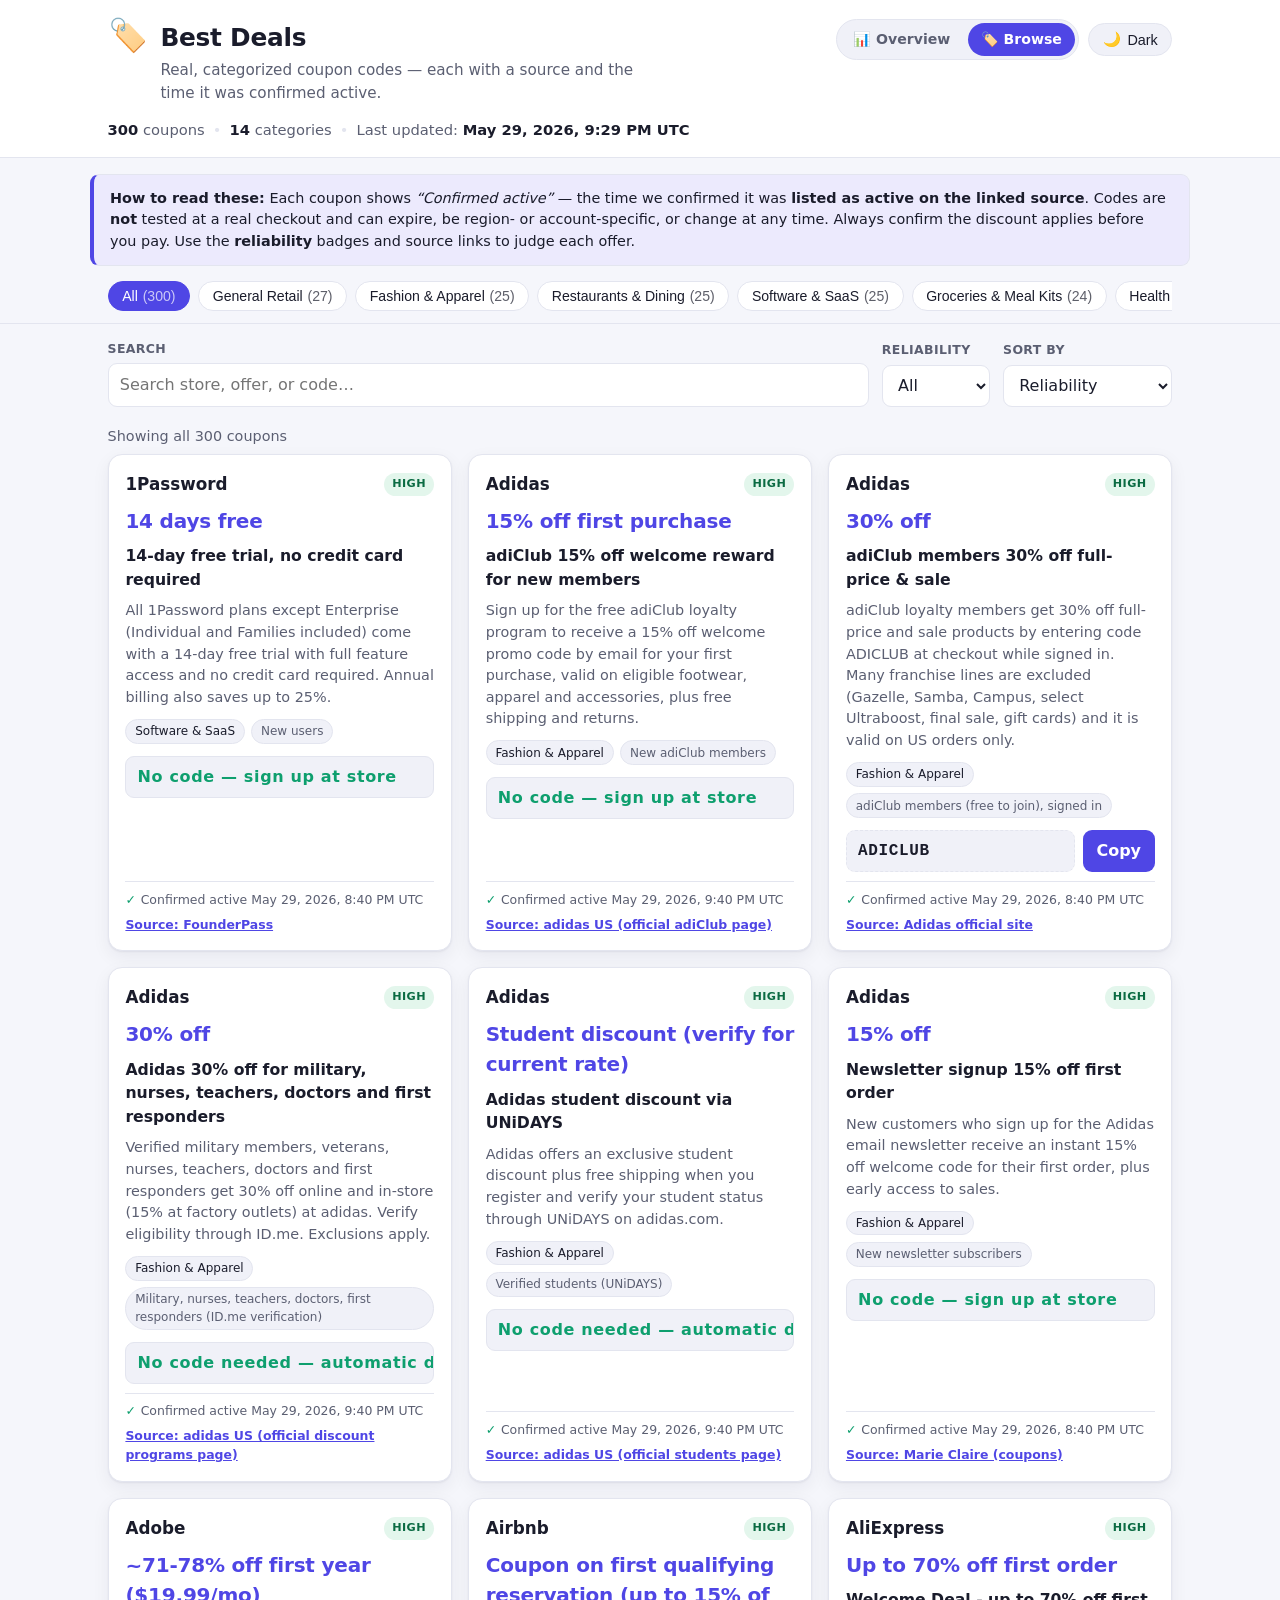
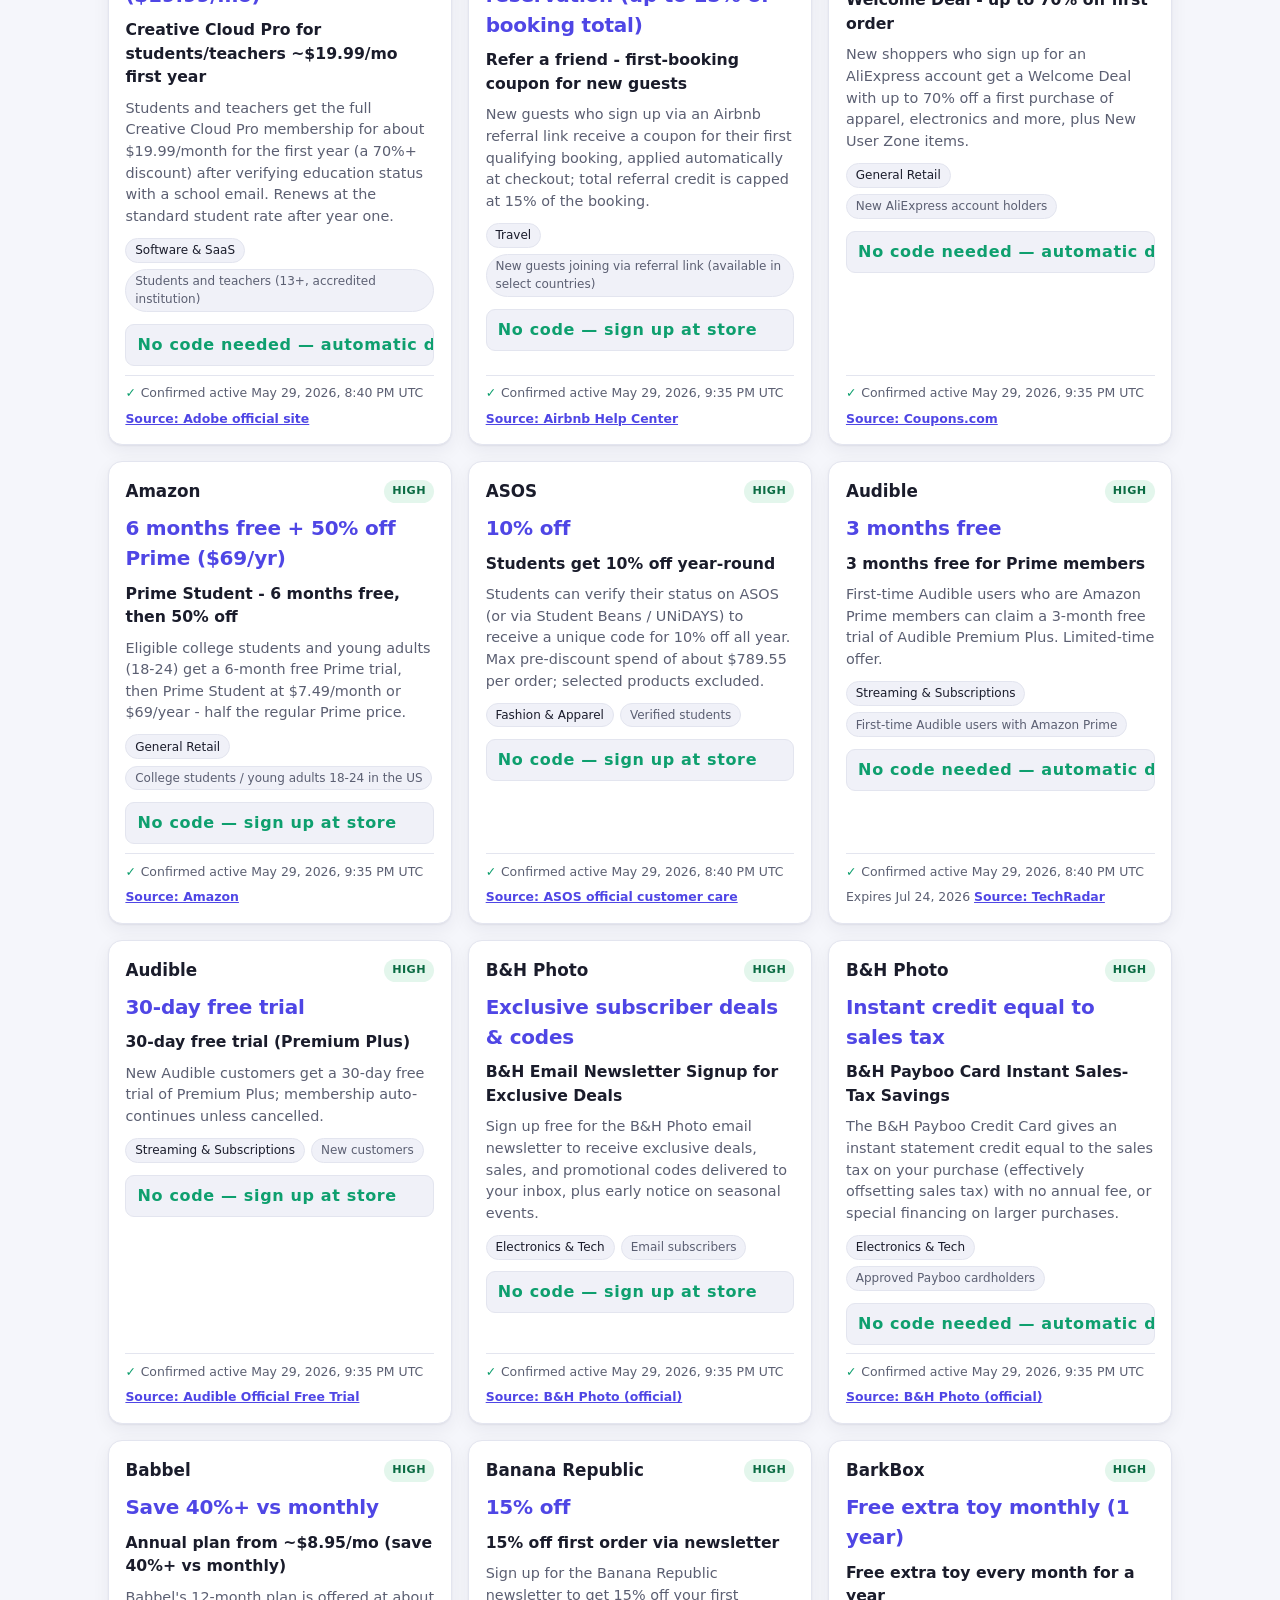
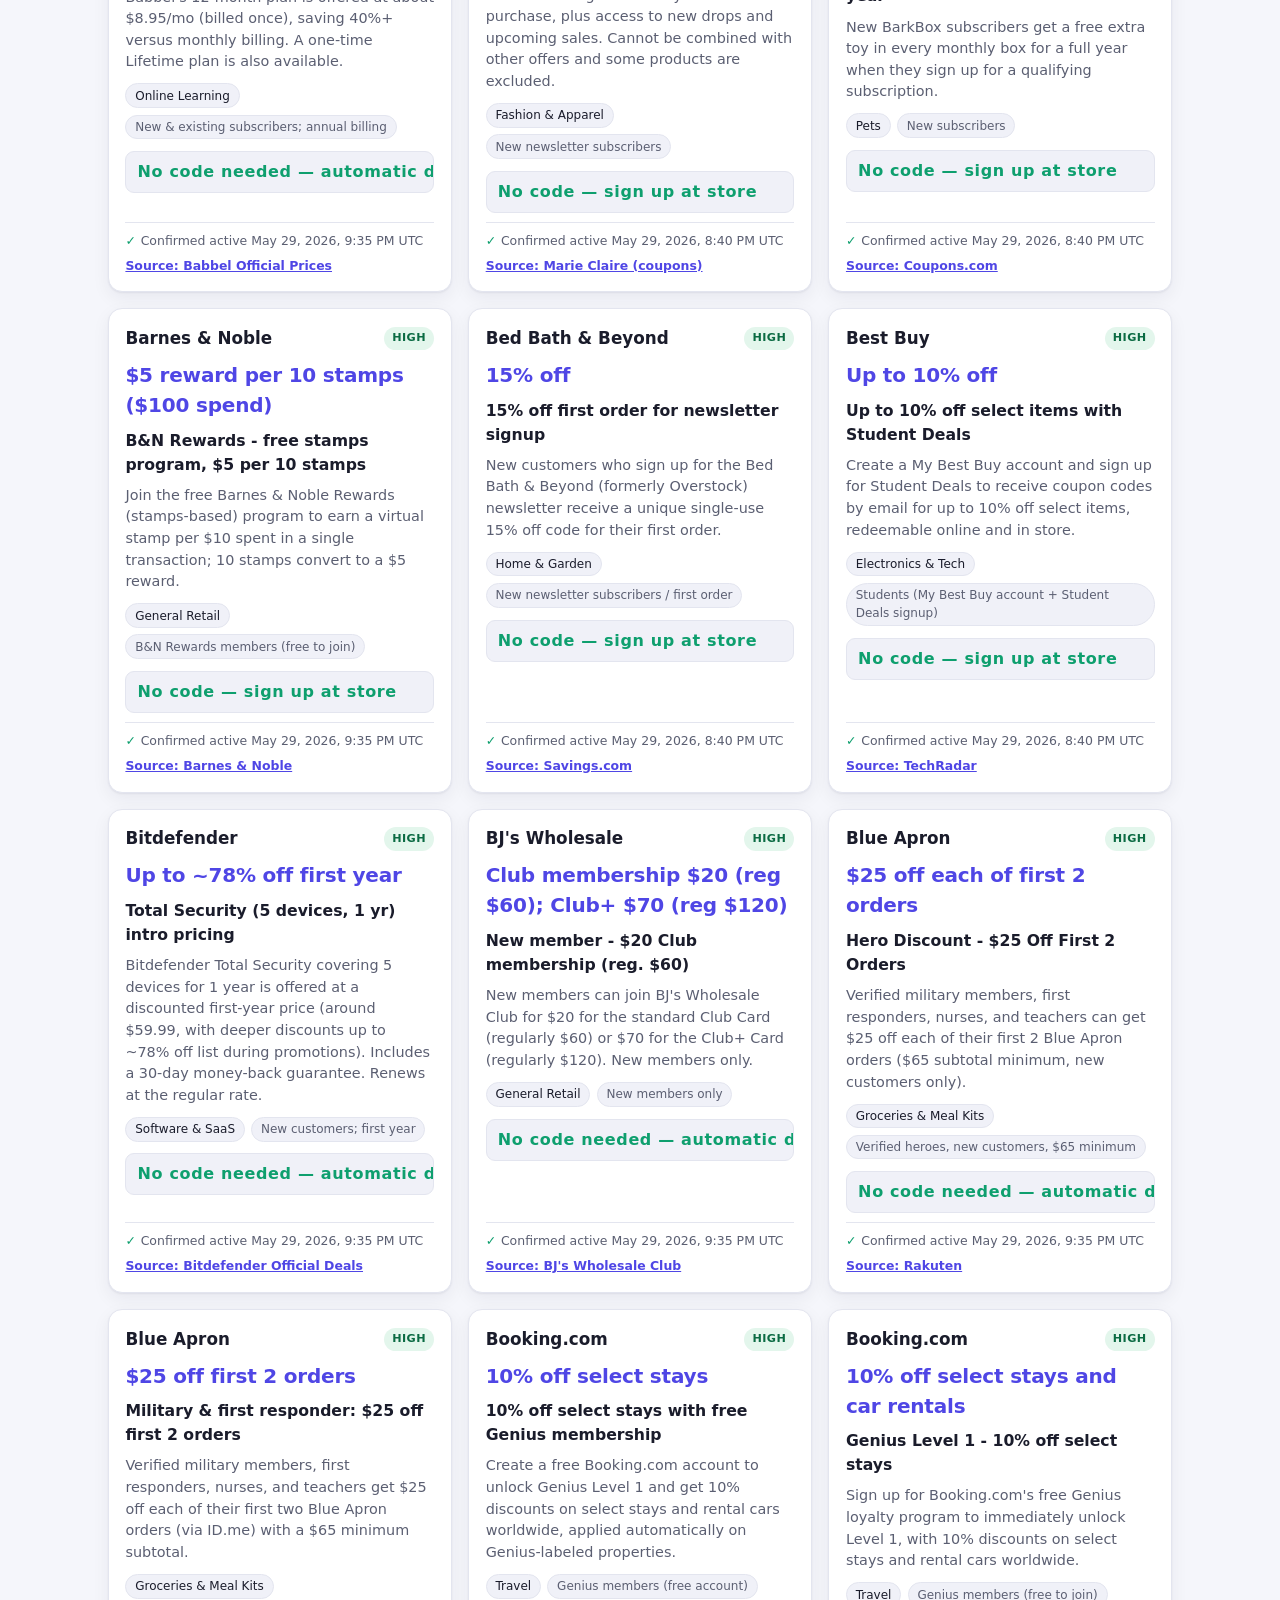
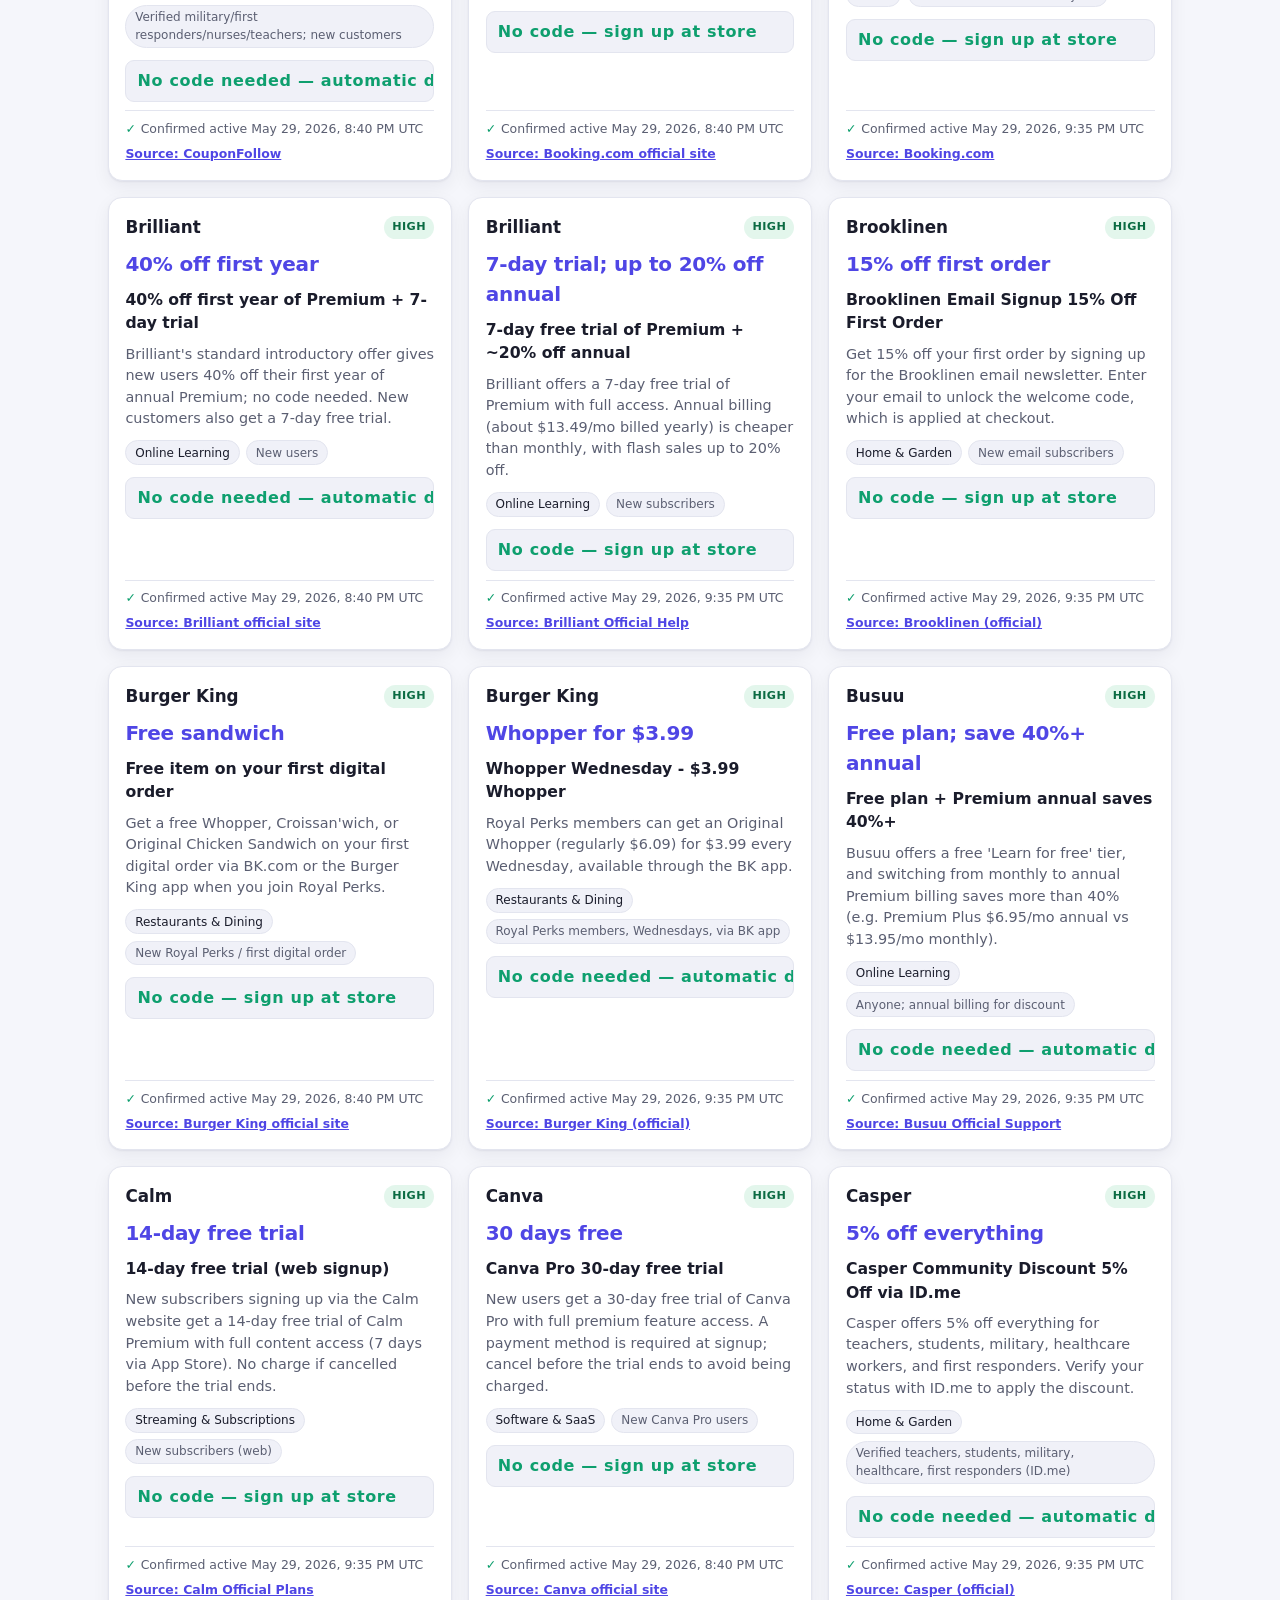
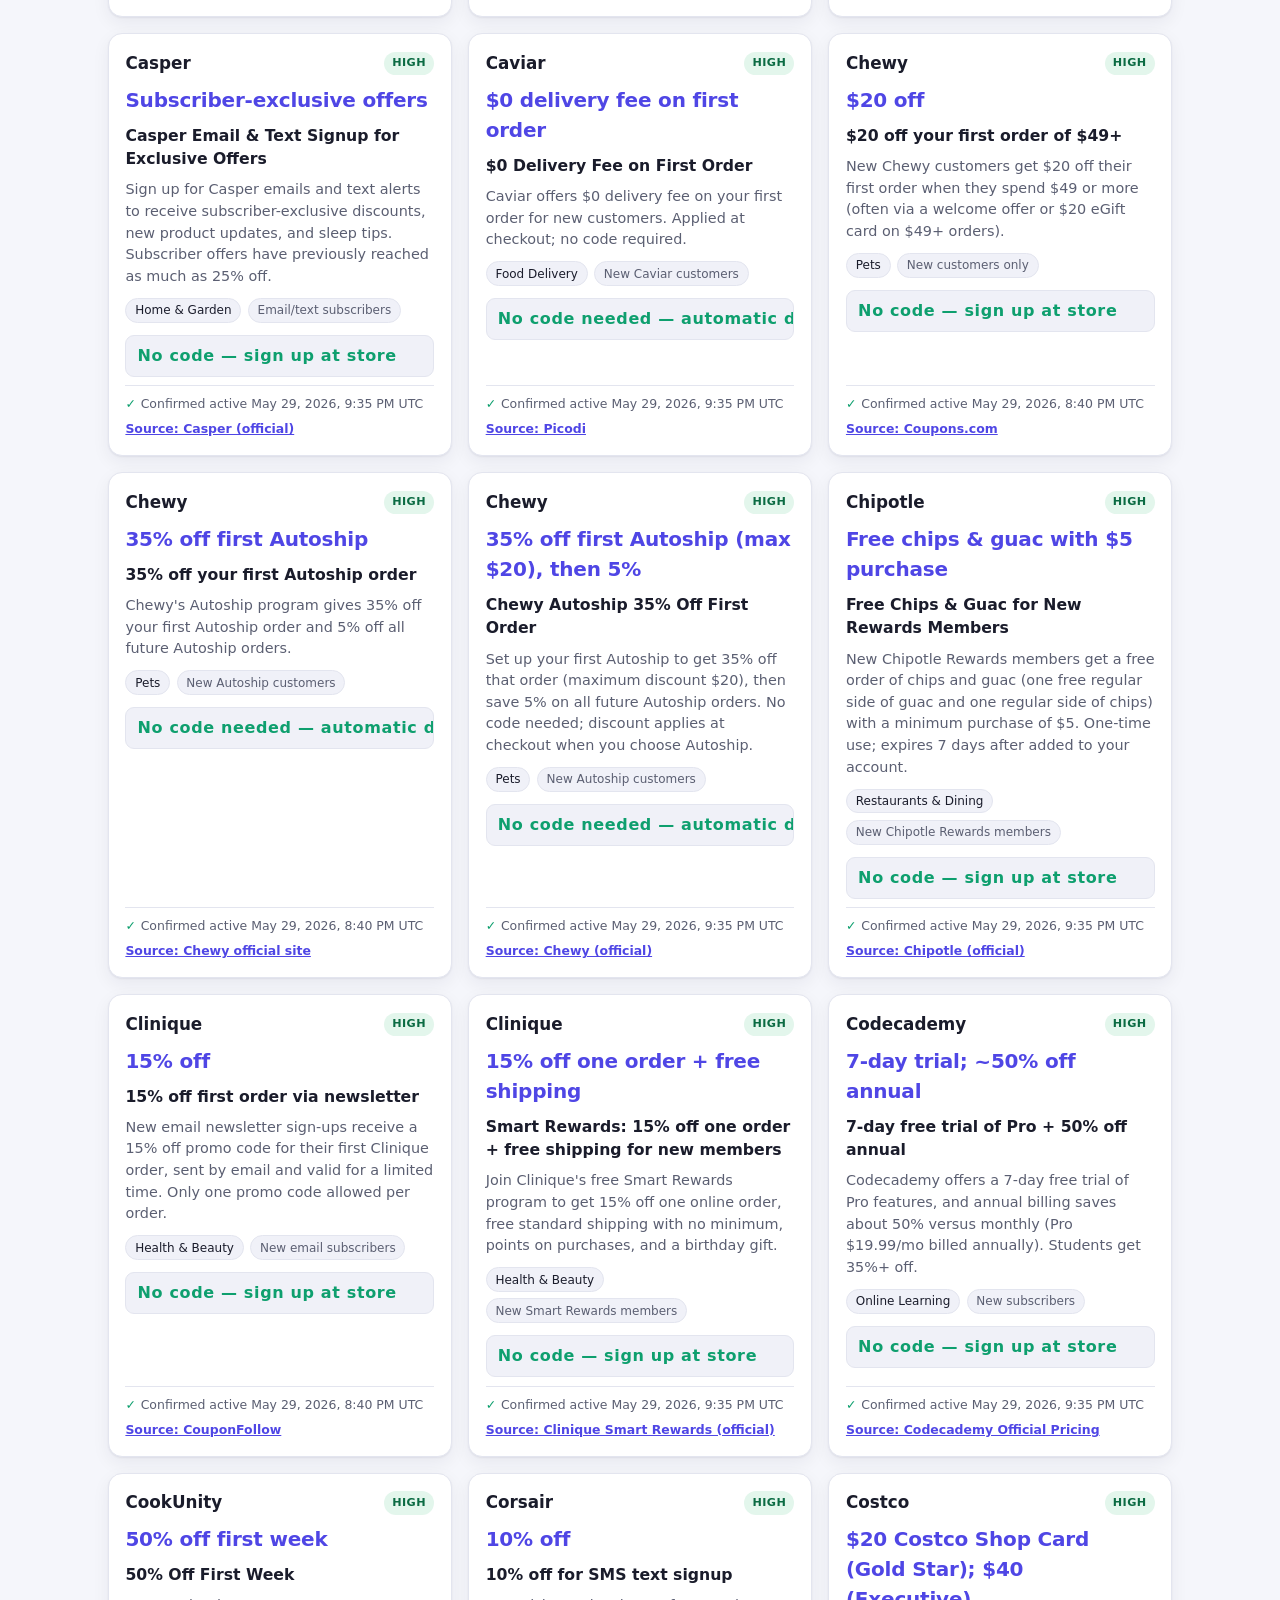
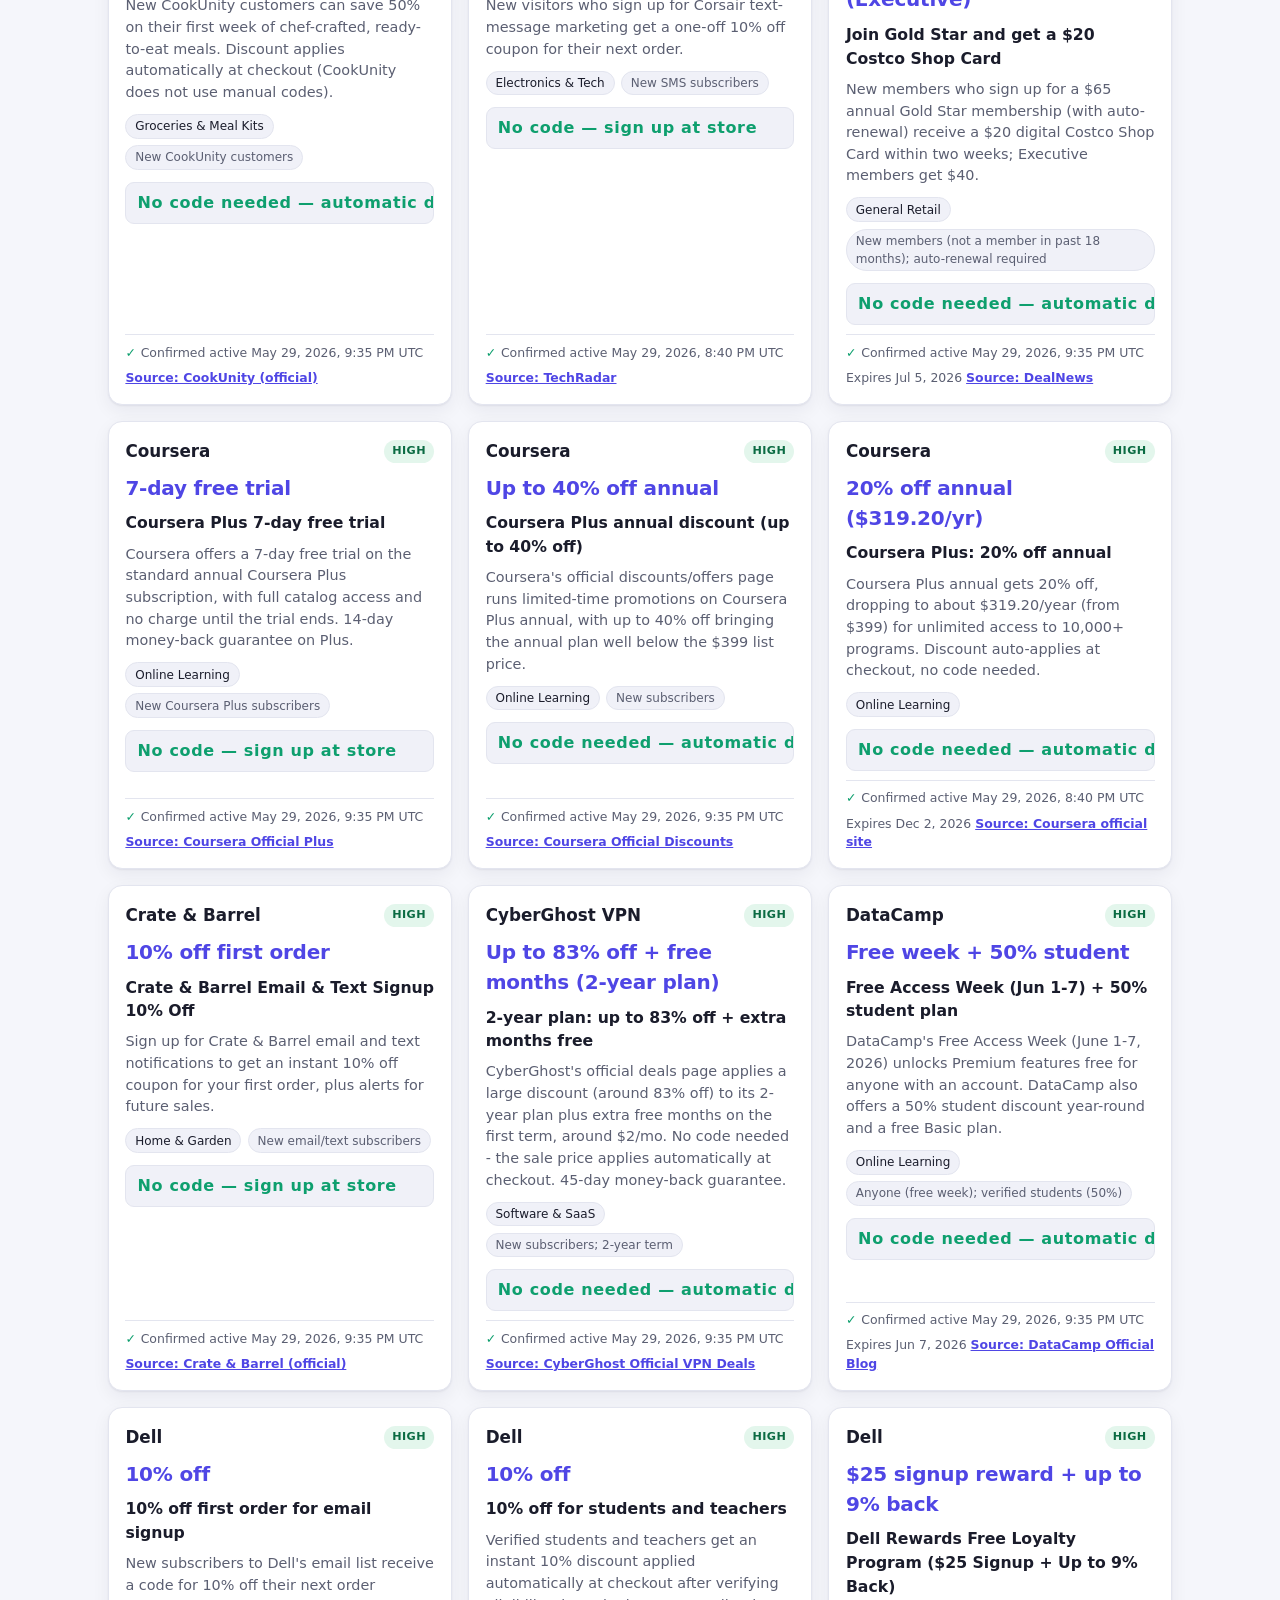
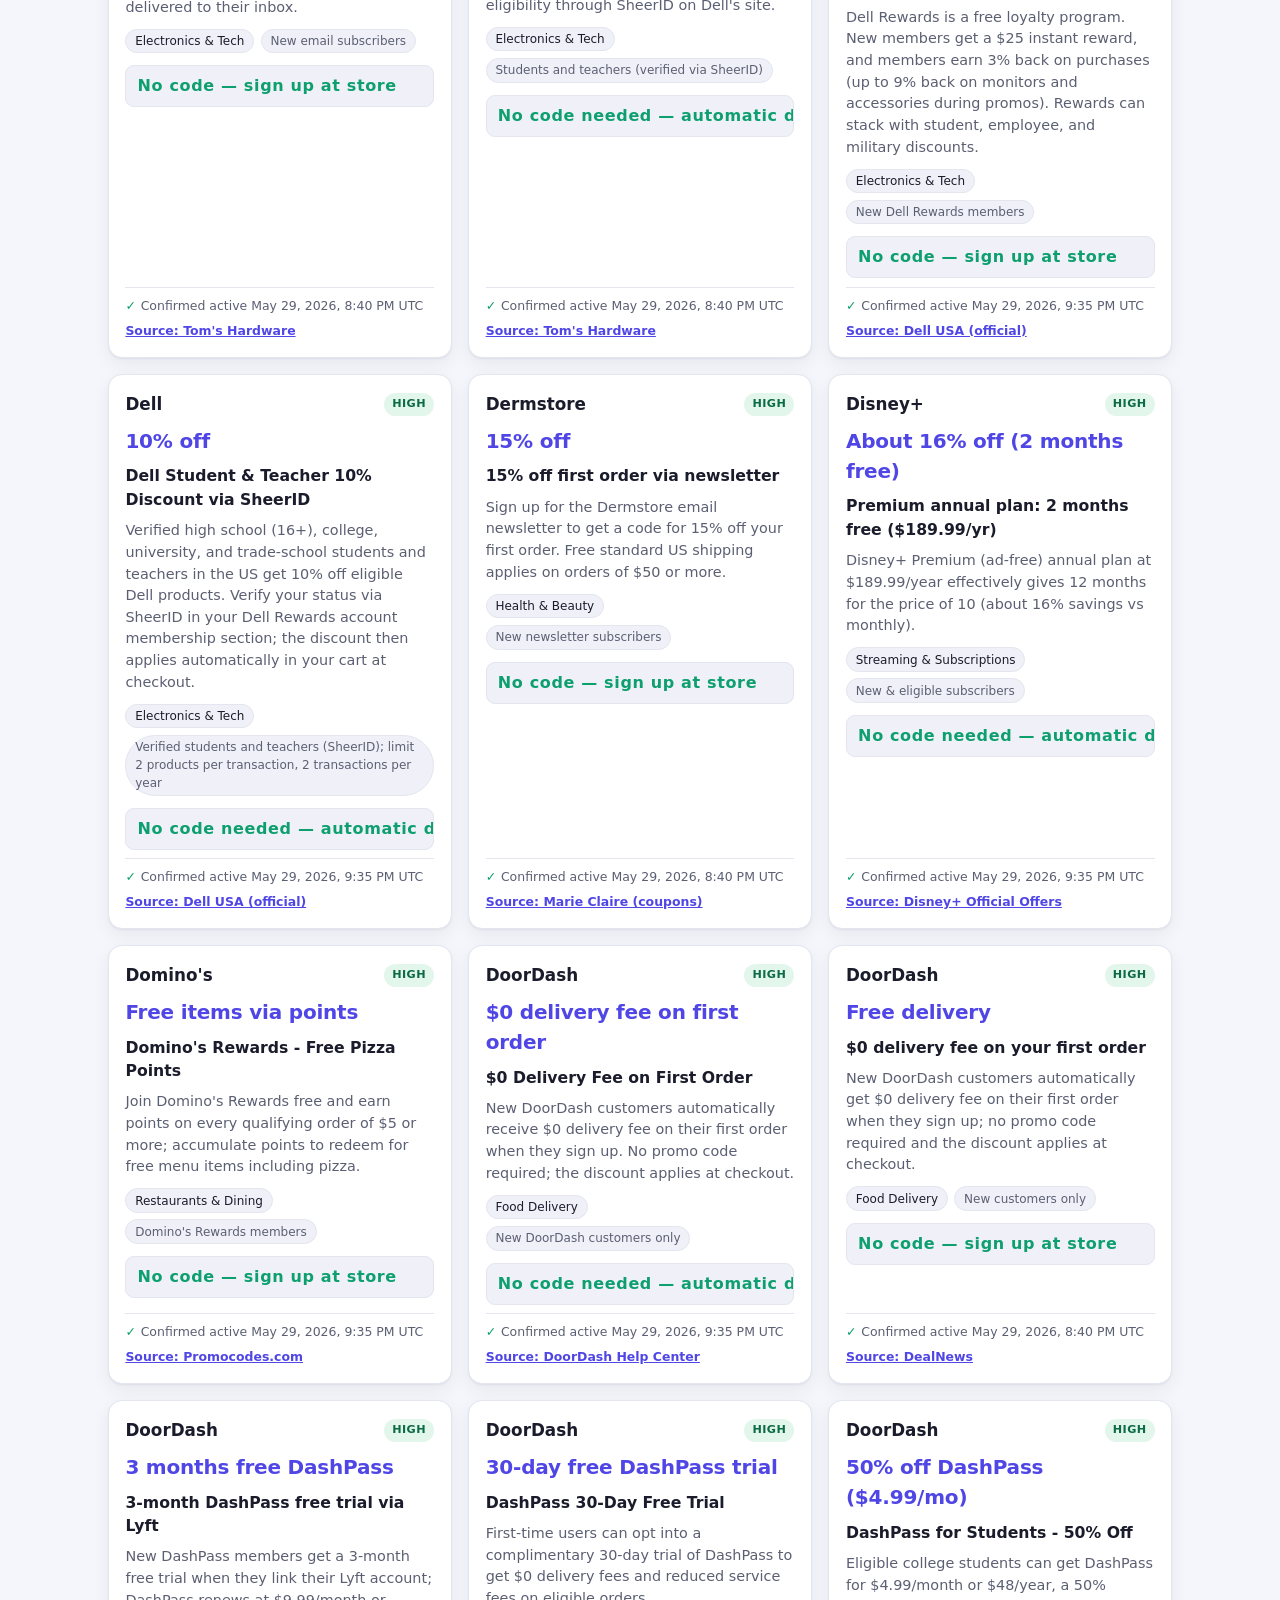
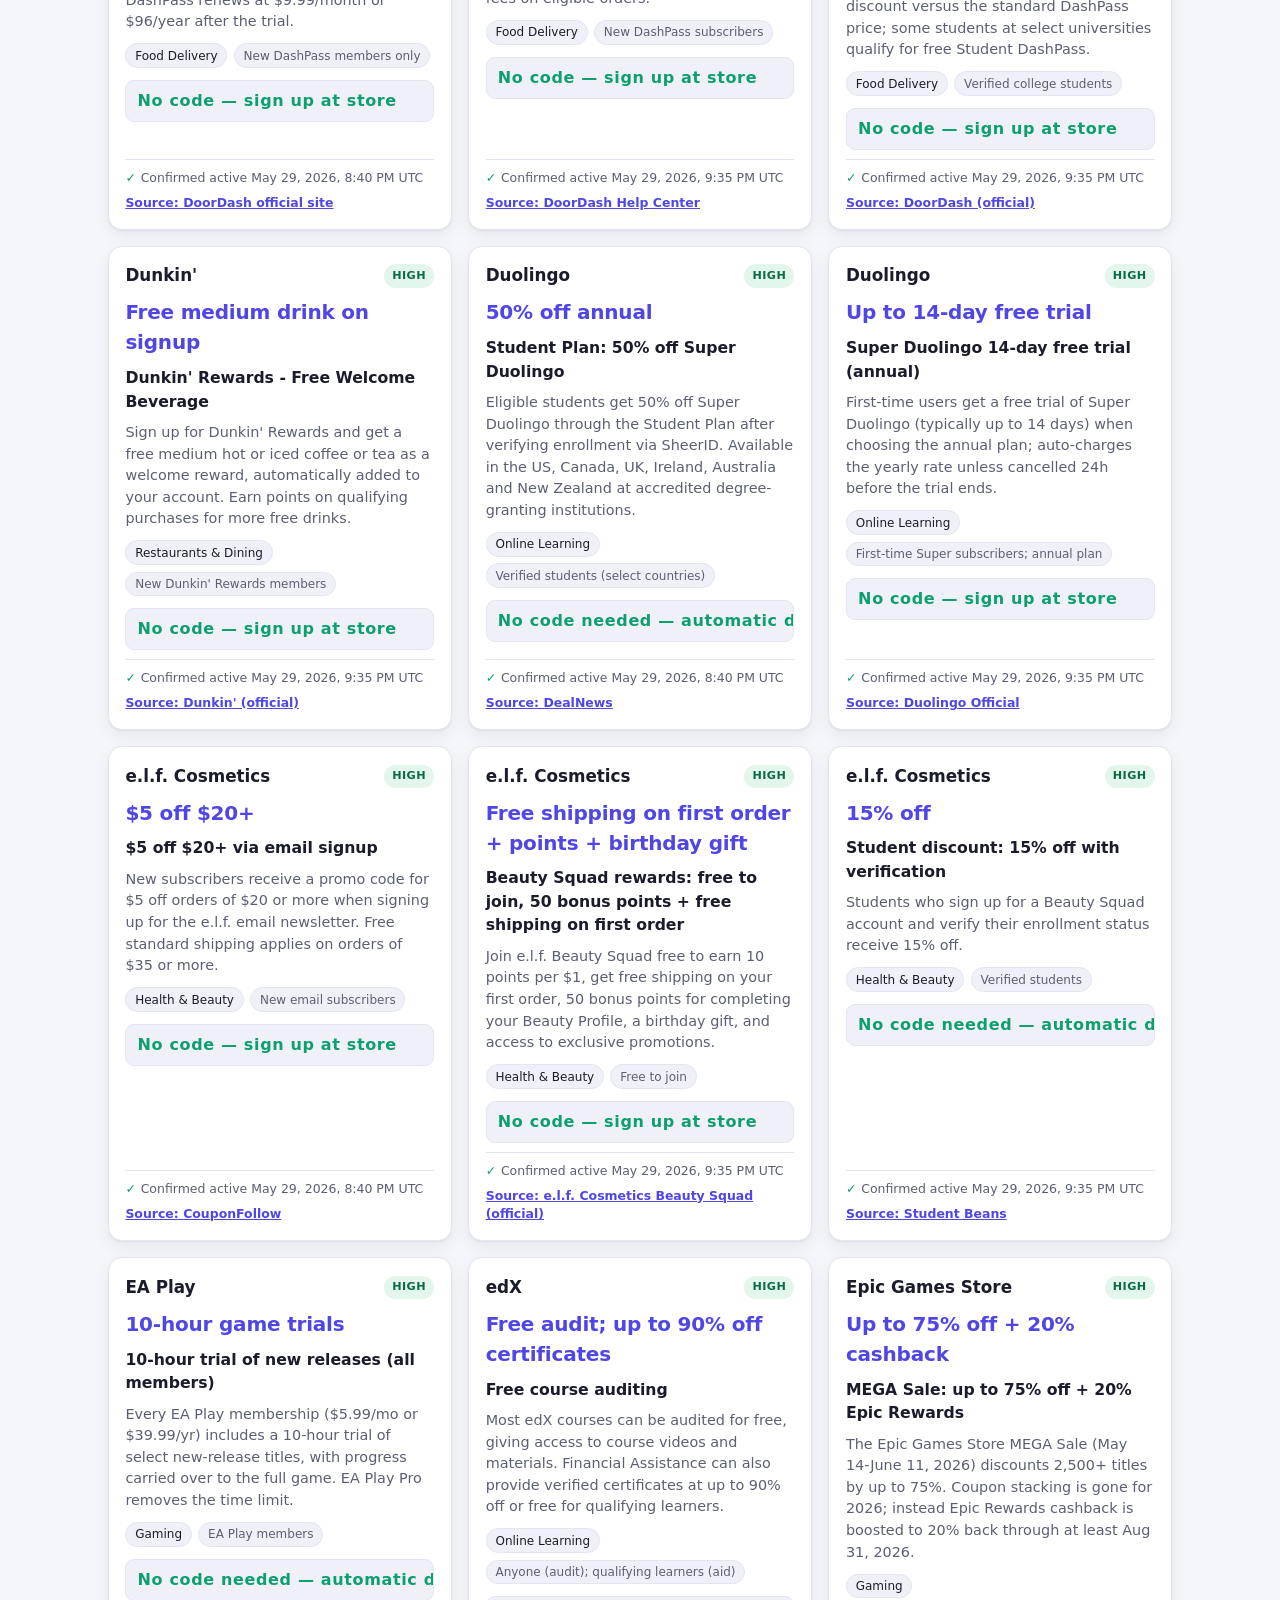
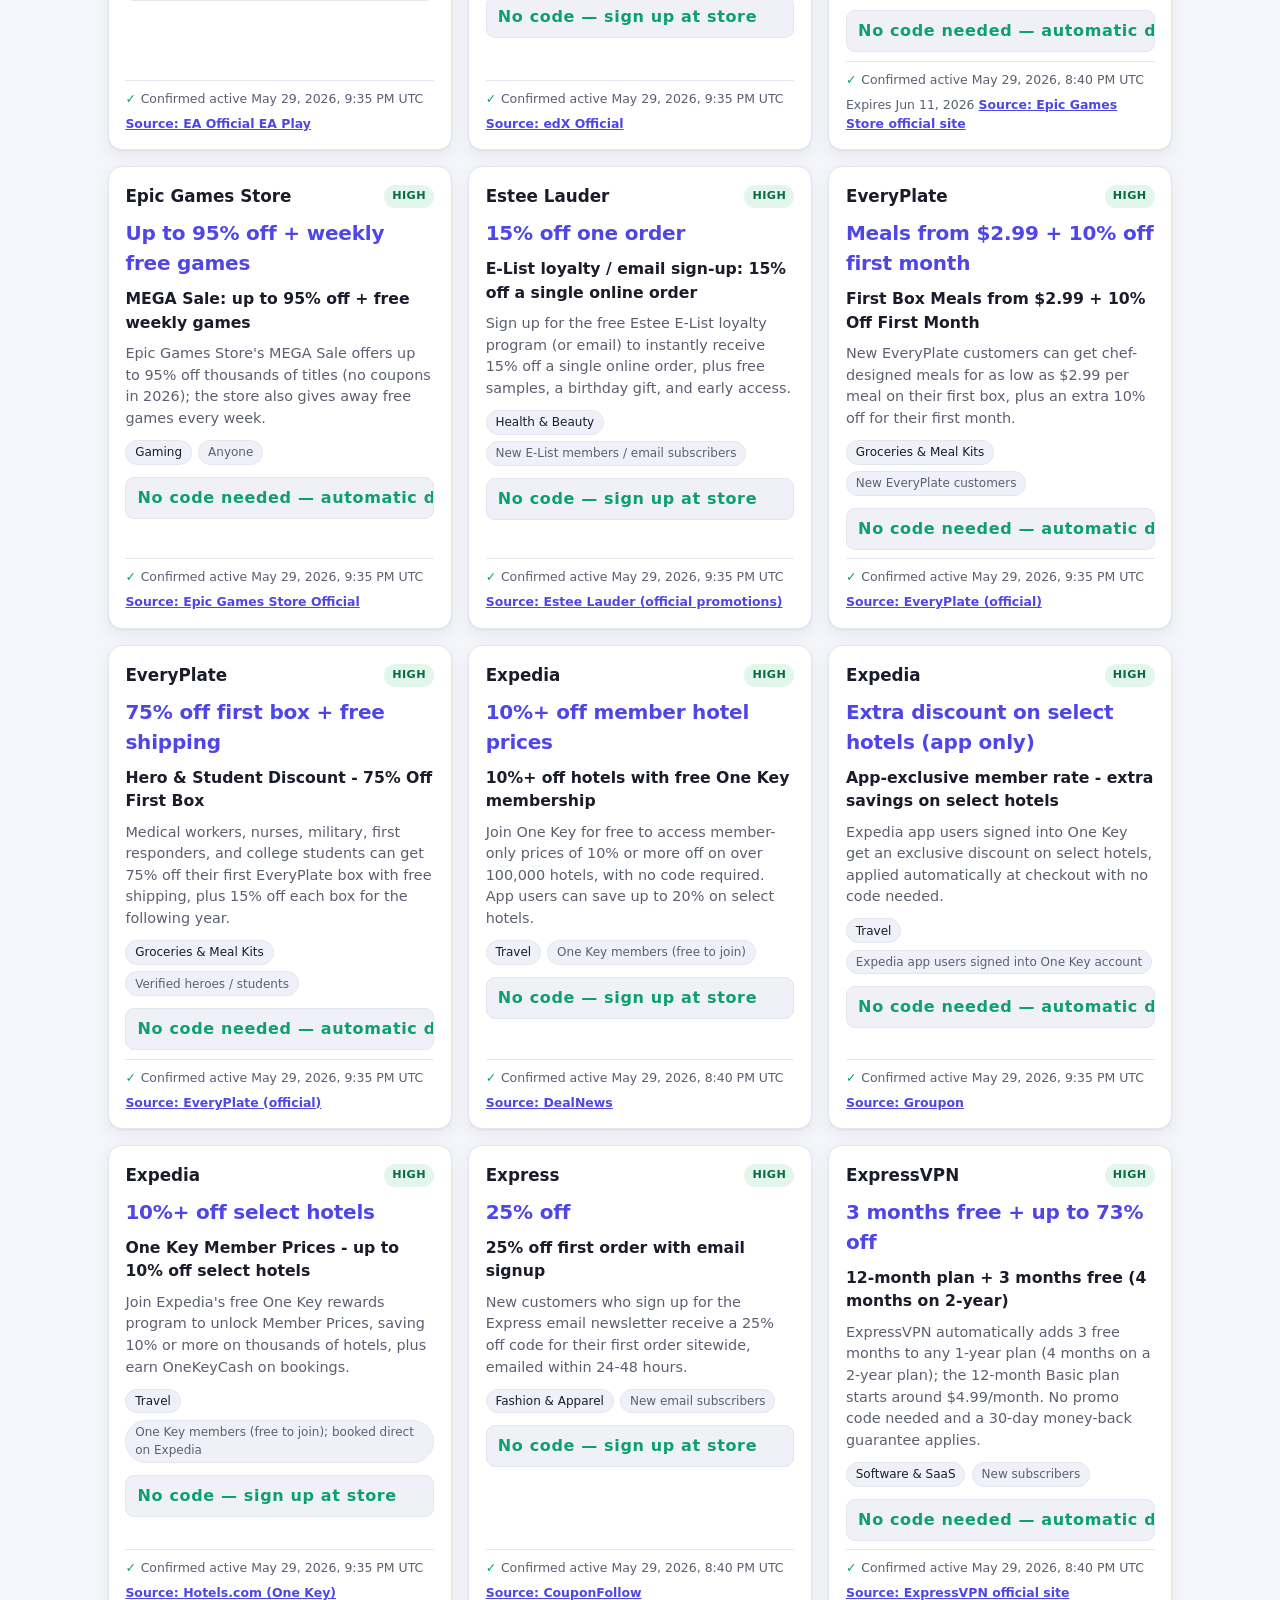
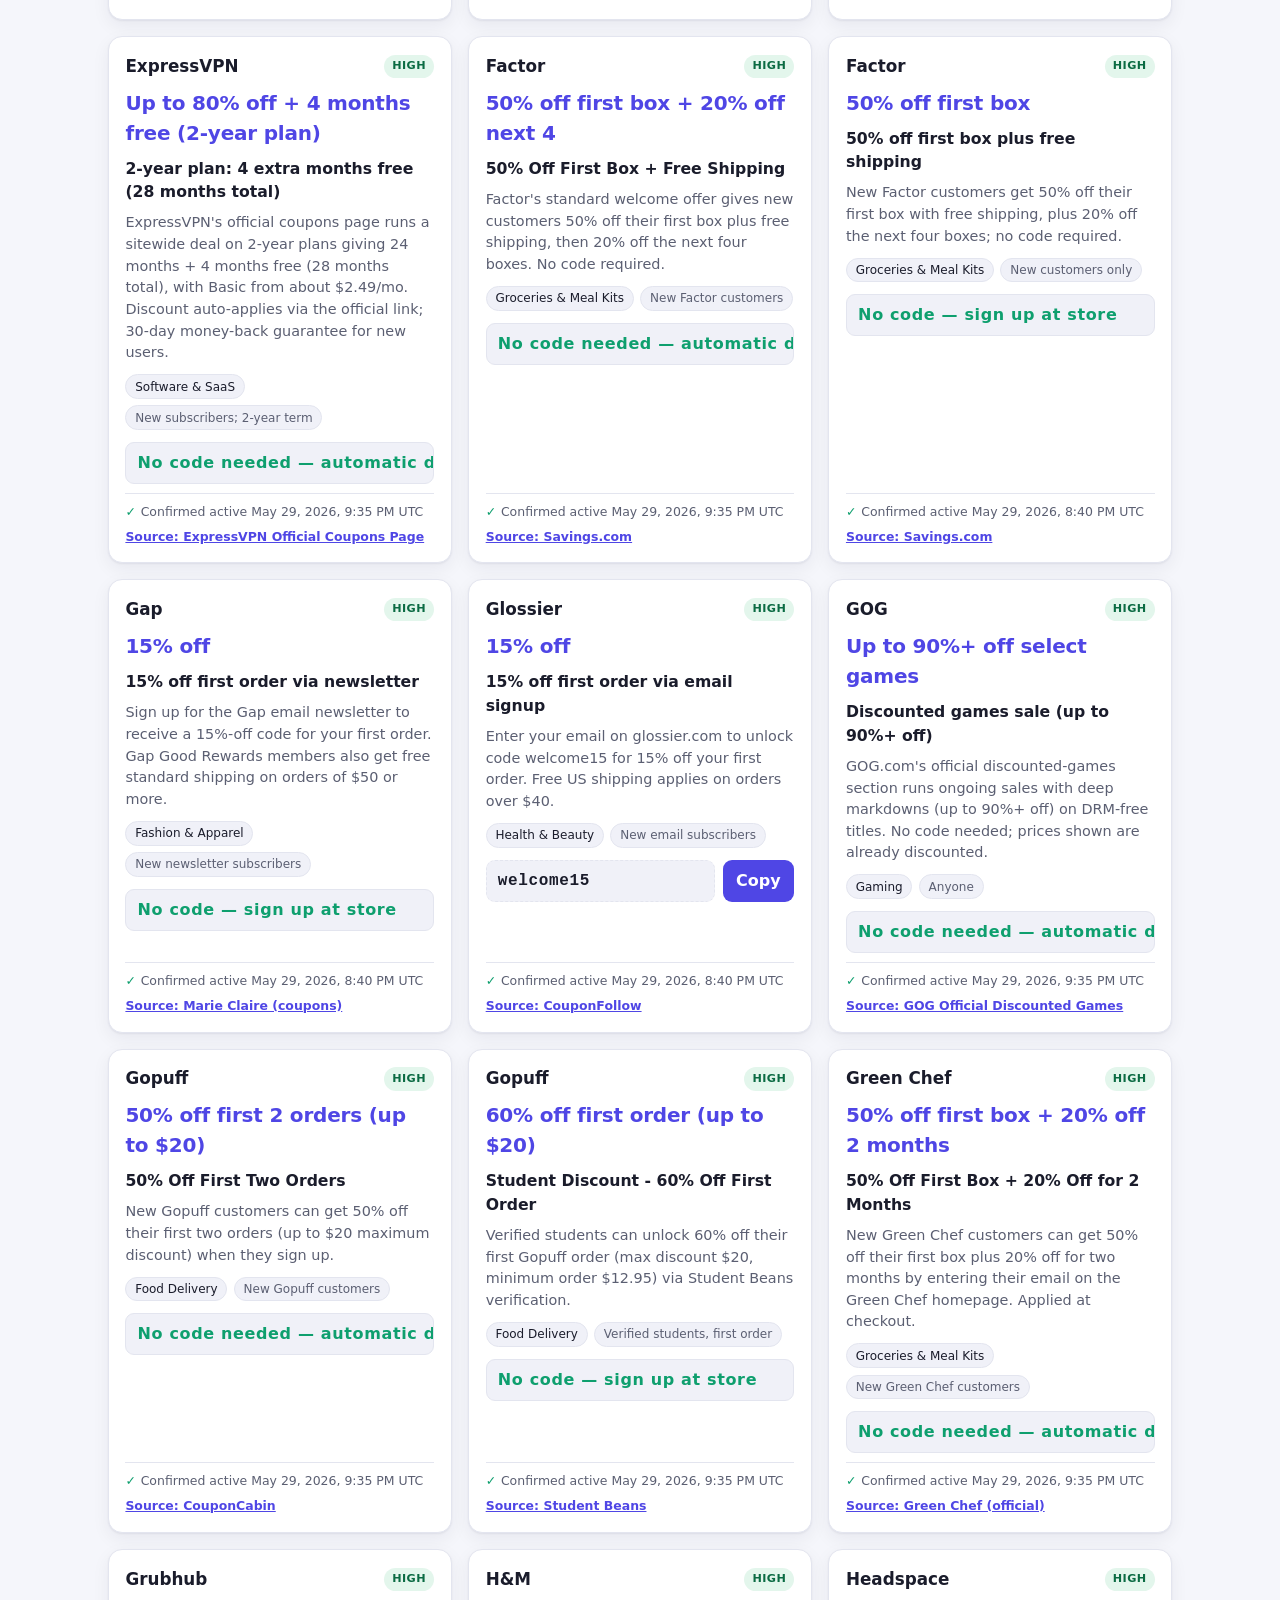
==== commit 70aa5c84: "Make overview entries clickable; cache-bust assets - Overview "Top stores" and "Coupons by category"" ====
--- a/browse.html
+++ b/browse.html
@@ -8,7 +8,7 @@
   <meta name="color-scheme" content="light dark" />
   <meta name="theme-color" content="#4f46e5" />
   <link rel="icon" href="data:image/svg+xml,%3Csvg%20xmlns='http://www.w3.org/2000/svg'%20viewBox='0%200%20100%20100'%3E%3Ctext%20y='.9em'%20font-size='90'%3E%F0%9F%8F%B7%EF%B8%8F%3C/text%3E%3C/svg%3E" />
-  <link rel="stylesheet" href="./assets/css/styles.css" />
+  <link rel="stylesheet" href="./assets/css/styles.css?v=2" />
   <script>
     (function () {
       try {
@@ -124,7 +124,7 @@
 
   <div id="copy-live" class="visually-hidden" aria-live="assertive"></div>
 
-  <script src="./assets/js/theme.js" defer></script>
-  <script src="./assets/js/app.js" defer></script>
+  <script src="./assets/js/theme.js?v=2" defer></script>
+  <script src="./assets/js/app.js?v=2" defer></script>
 </body>
 </html>
--- a/assets/css/styles.css
+++ b/assets/css/styles.css
@@ -155,18 +155,28 @@
   top: 0;
   z-index: 20;
   background: var(--bg);
-  padding: 0.7rem 0 0.5rem;
+  padding: 0.5rem 0;
   border-bottom: 1px solid var(--border);
 }
+/* Single horizontally-scrollable row so the category list stays one line
+   instead of wrapping into many rows and eating the viewport. */
 .category-list {
   list-style: none;
   display: flex;
-  flex-wrap: wrap;
+  flex-wrap: nowrap;
   gap: 0.5rem;
   margin: 0;
-  padding: 0;
-}
+  padding: 0 0 0.2rem;
+  overflow-x: auto;
+  overscroll-behavior-x: contain;
+  -webkit-overflow-scrolling: touch;
+  scrollbar-width: thin;
+}
+.category-list::-webkit-scrollbar { height: 6px; }
+.category-list::-webkit-scrollbar-thumb { background: var(--border); border-radius: 999px; }
+.category-list::-webkit-scrollbar-track { background: transparent; }
 .category-pill {
+  flex: 0 0 auto;
   border: 1px solid var(--border);
   background: var(--surface);
   color: var(--text);
@@ -465,9 +475,16 @@
 .mini-stat { background: var(--surface-2); border: 1px solid var(--border); border-radius: var(--radius-sm); padding: 0.7rem 0.5rem; }
 .mini-value { font-size: 1.5rem; font-weight: 800; color: var(--primary); }
 .mini-label { font-size: 0.76rem; color: var(--text-muted); }
+.bar-row-link { text-decoration: none; color: inherit; cursor: pointer; border-radius: 6px; padding: 3px 4px; margin: -3px -4px; }
+.bar-row-link:hover { background: var(--surface-2); }
+.bar-row-link:hover .bar-label { color: var(--primary); text-decoration: underline; }
+.bar-row-link:focus-visible { outline: 2px solid var(--primary); outline-offset: 2px; }
 .subhead { margin: 1rem 0 0.5rem; font-size: 0.9rem; }
 .expiry-list { list-style: none; margin: 0; padding: 0; display: flex; flex-direction: column; gap: 0.35rem; }
-.expiry-list li { display: flex; justify-content: space-between; gap: 0.6rem; font-size: 0.86rem; border-bottom: 1px dashed var(--border); padding-bottom: 0.35rem; }
+.expiry-list li { font-size: 0.86rem; border-bottom: 1px dashed var(--border); padding-bottom: 0.35rem; }
+.expiry-link { display: flex; justify-content: space-between; gap: 0.6rem; text-decoration: none; color: inherit; padding: 0.15rem 0; border-radius: 6px; }
+.expiry-link:hover .expiry-store { color: var(--primary); text-decoration: underline; }
+.expiry-link:focus-visible { outline: 2px solid var(--primary); outline-offset: 2px; }
 .expiry-list li:last-child { border-bottom: none; }
 .expiry-store { font-weight: 600; }
 .expiry-when { color: var(--text-muted); }
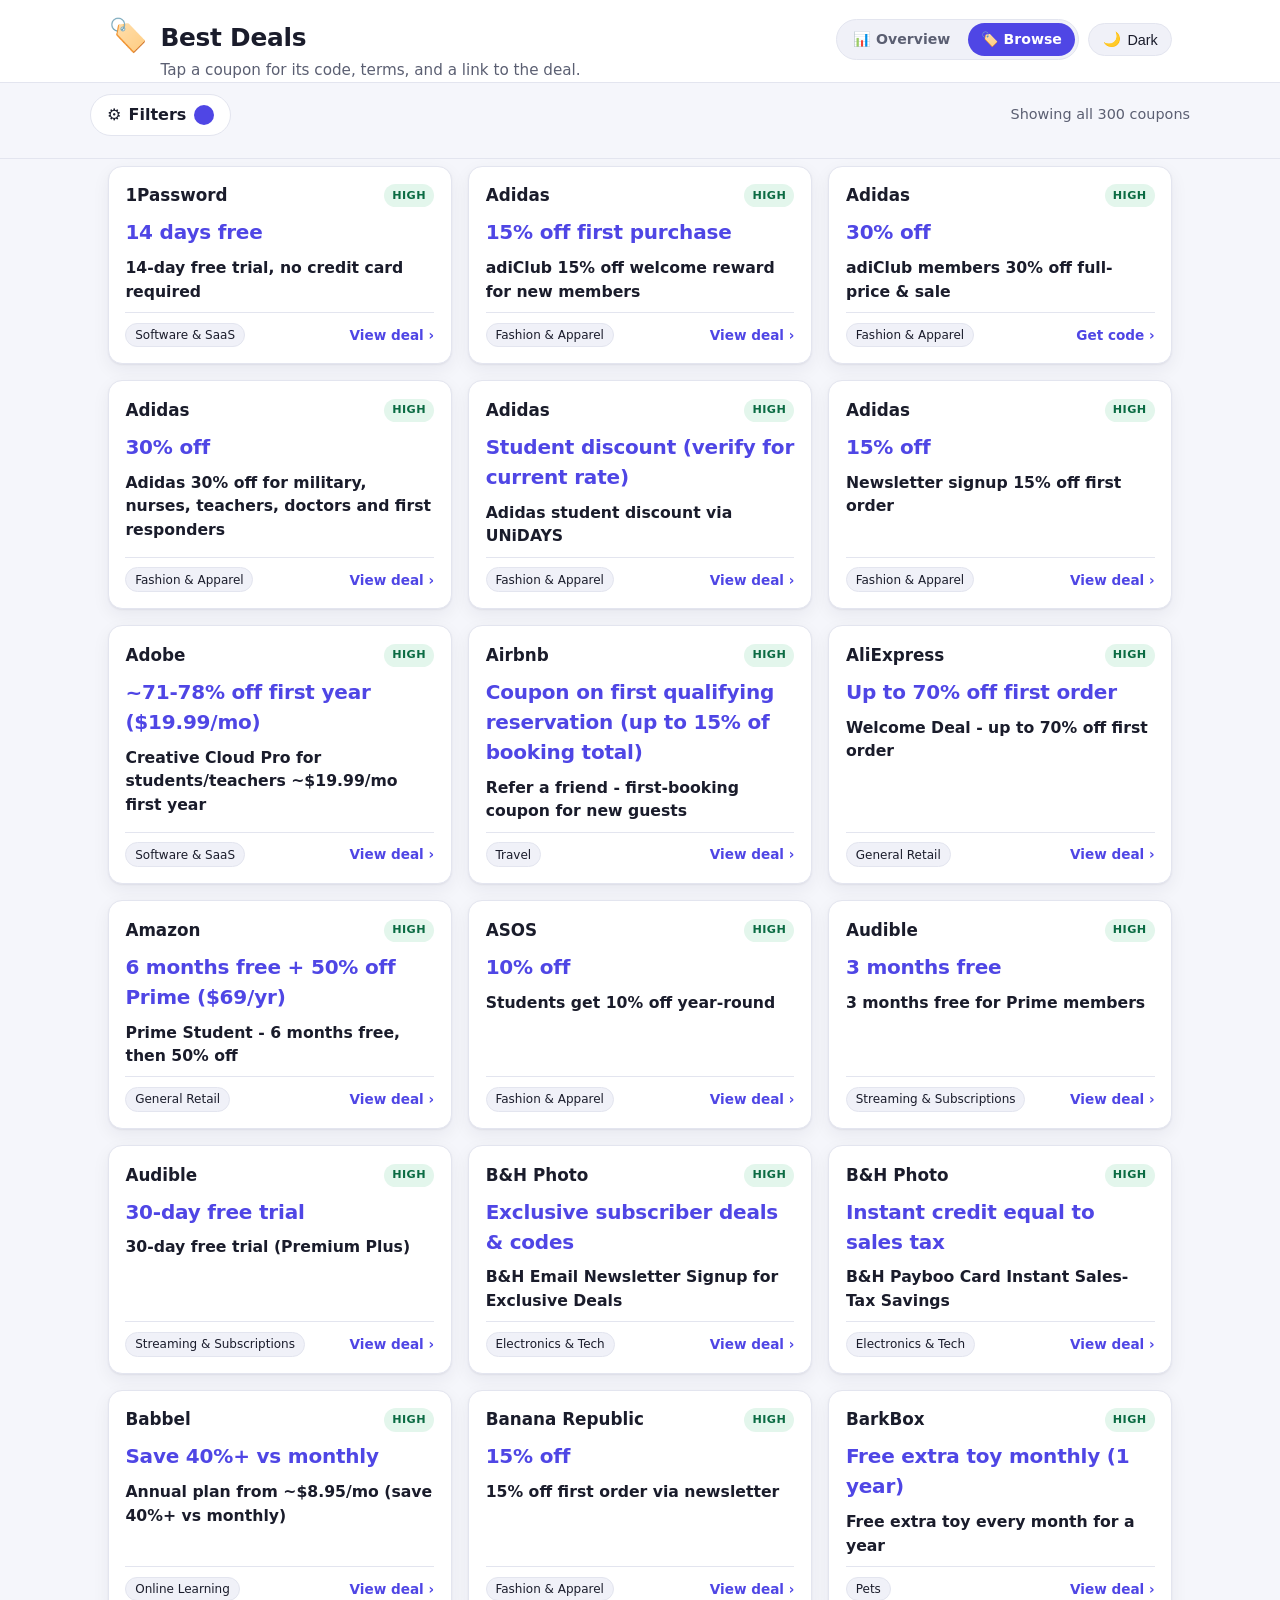
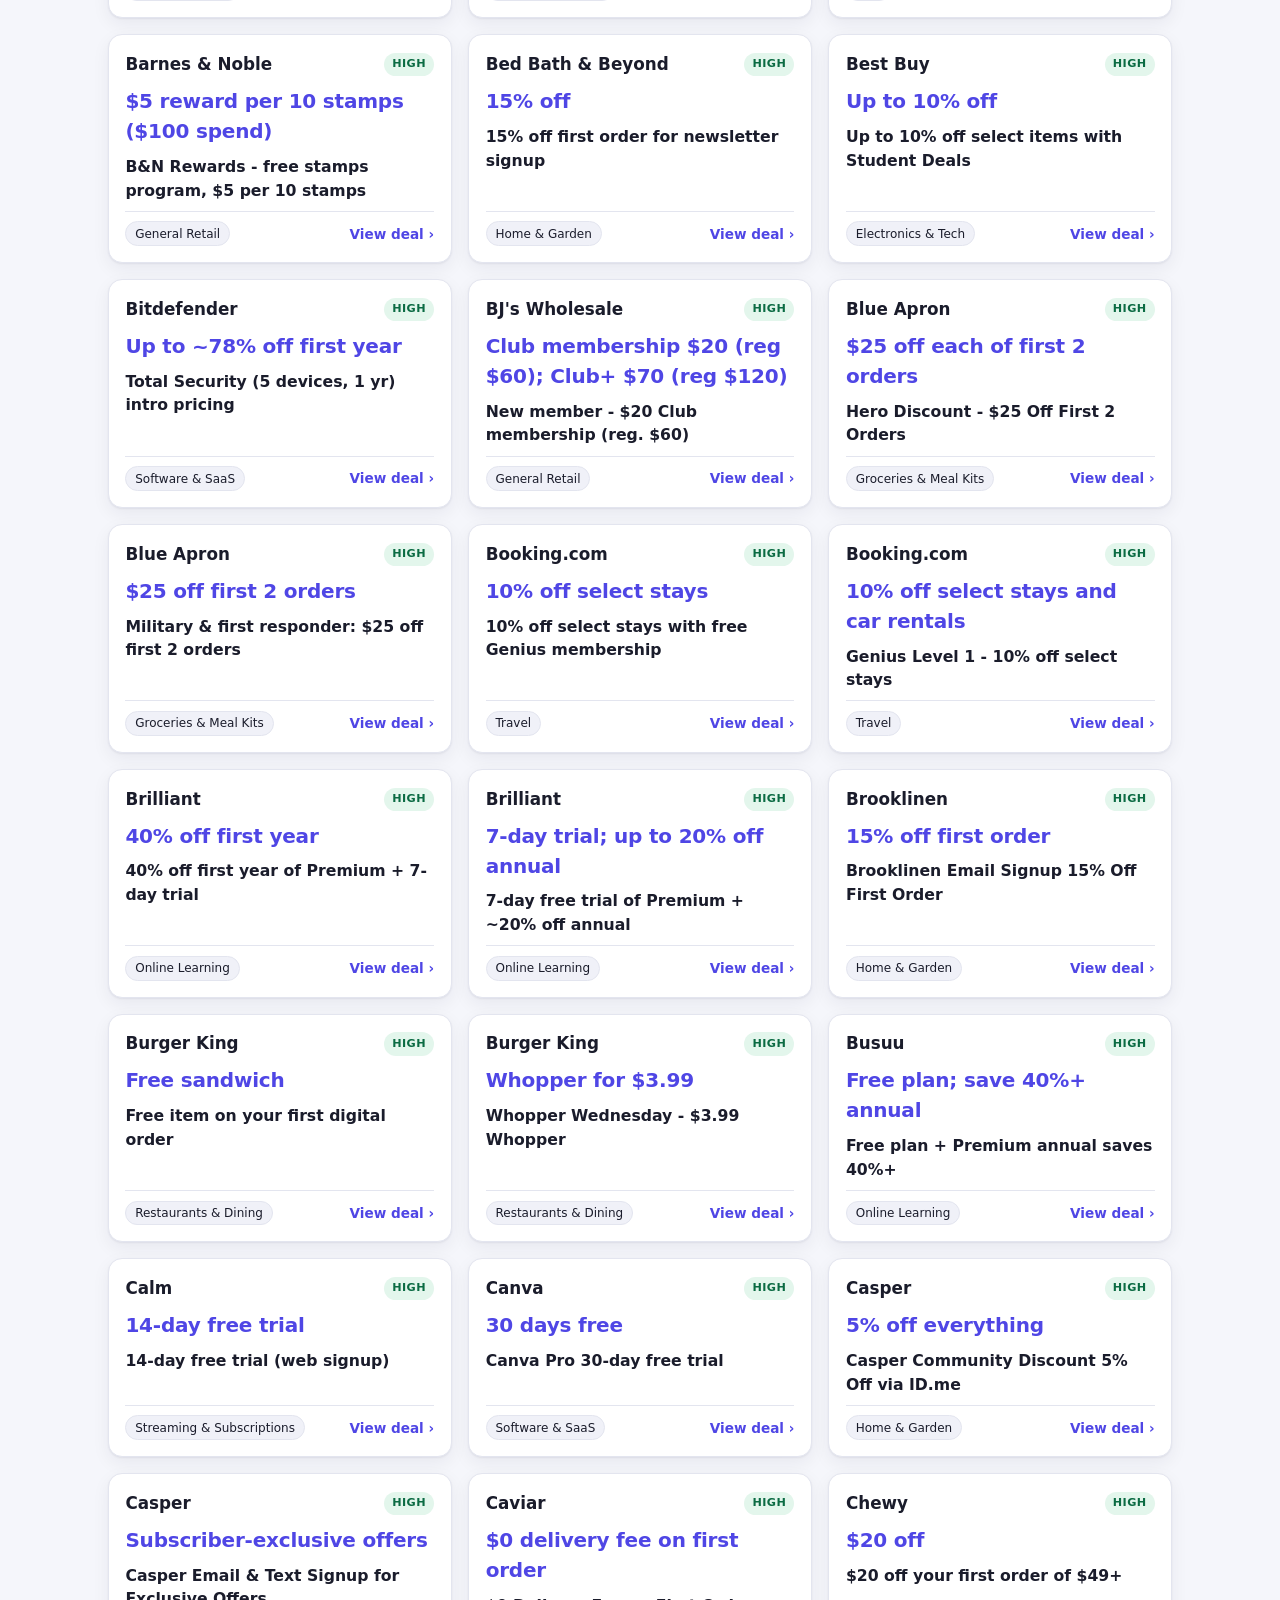
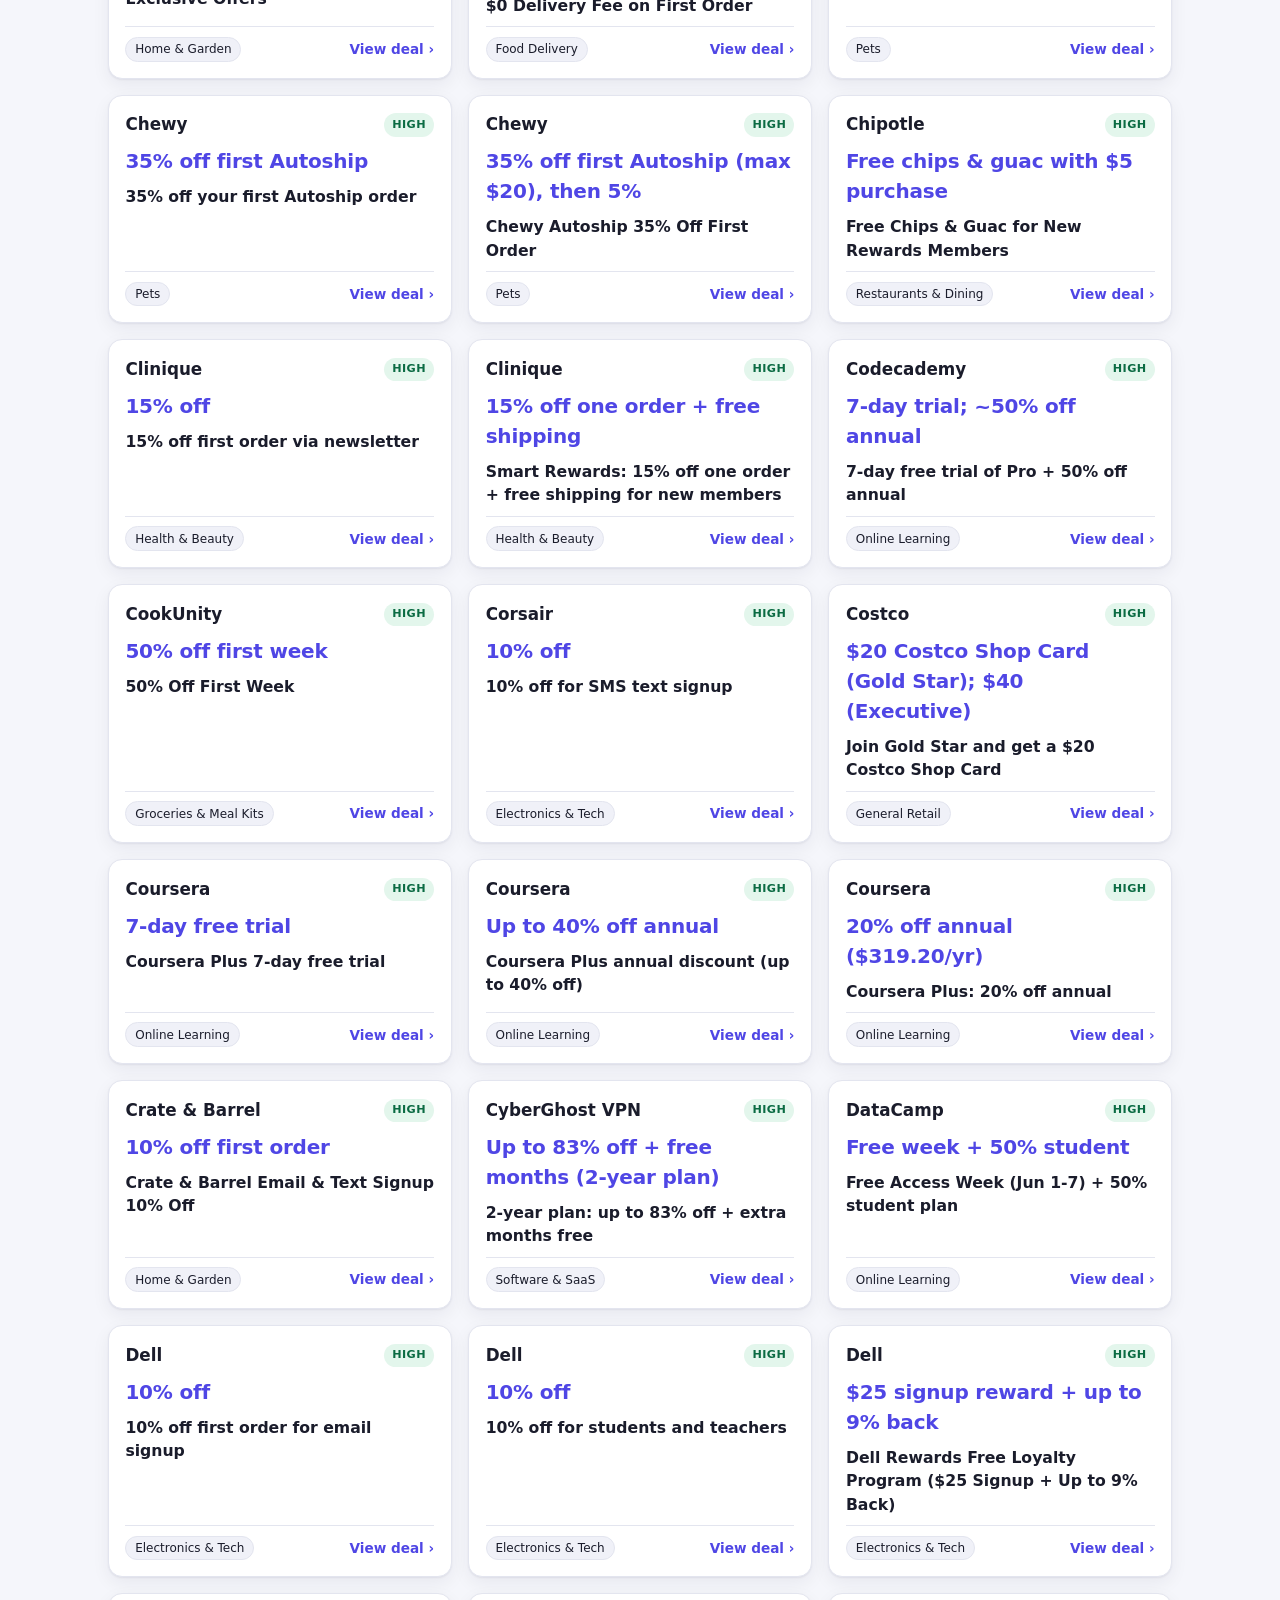
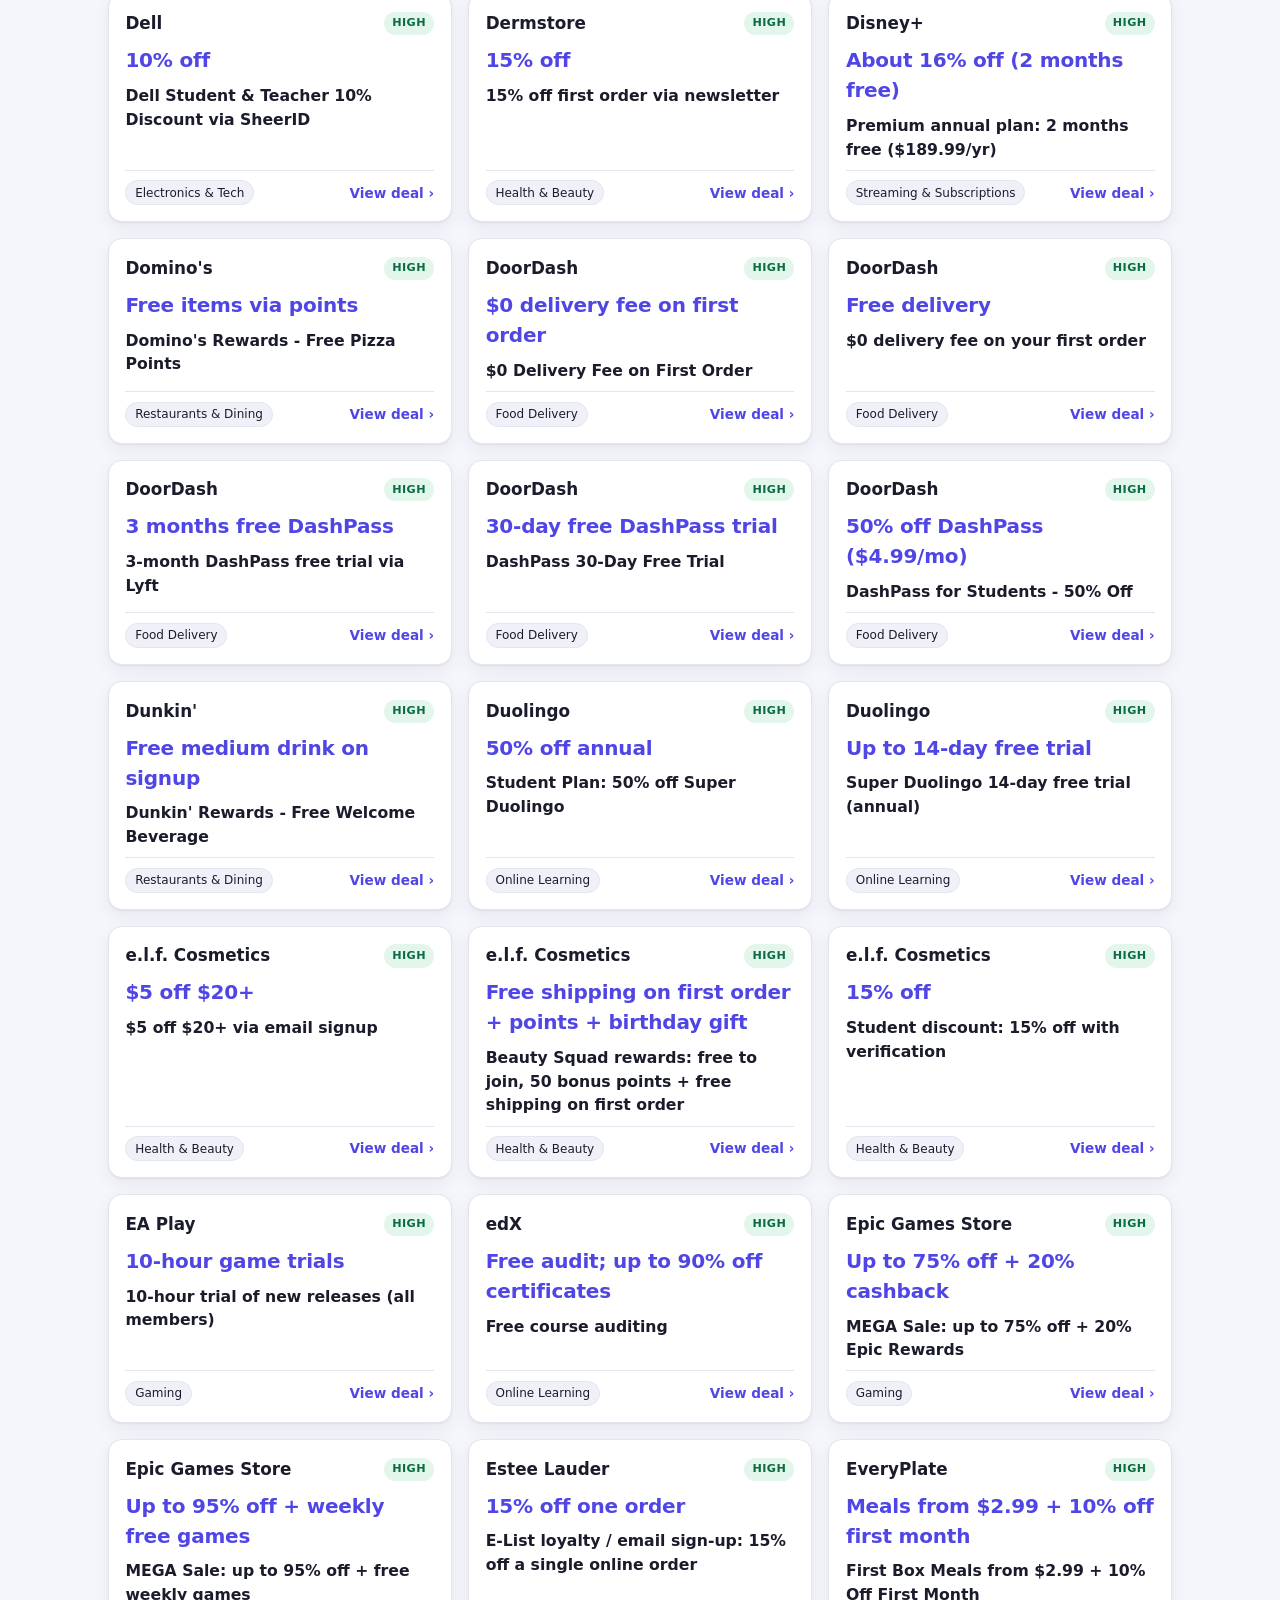
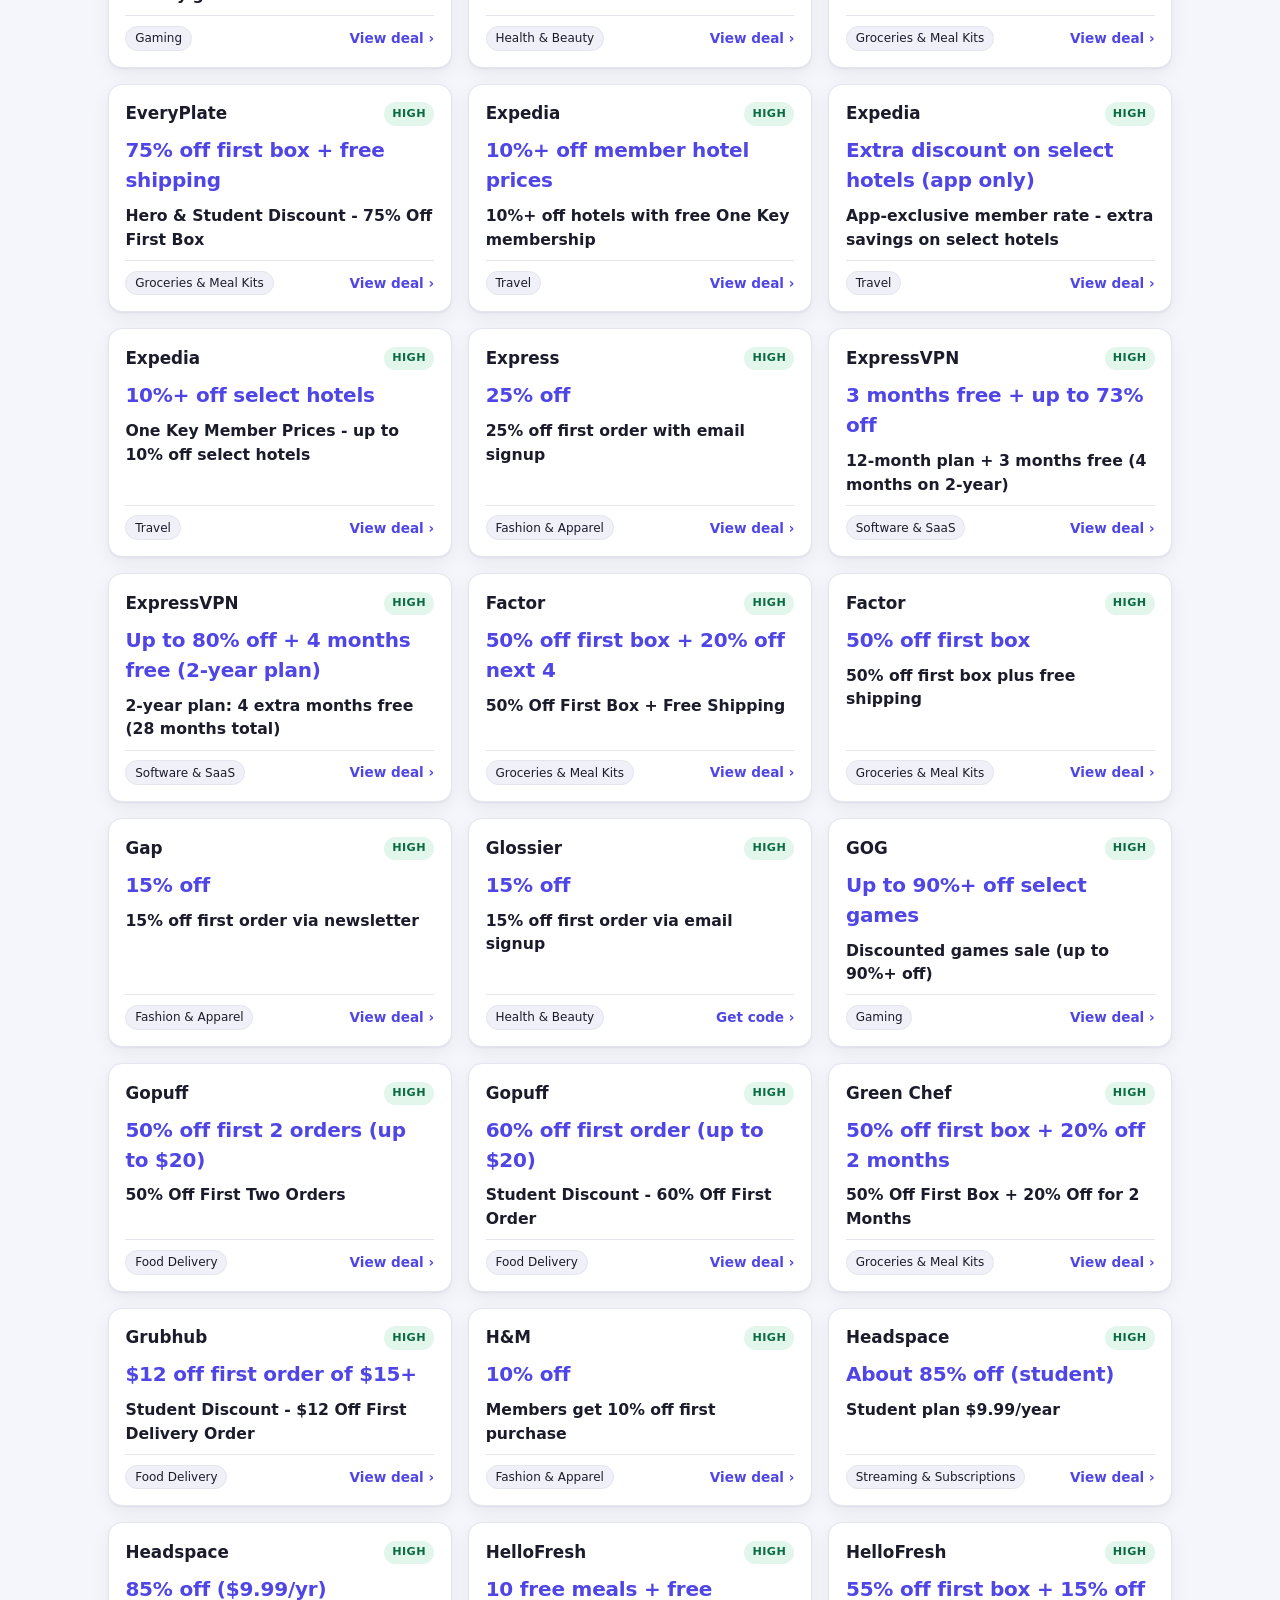
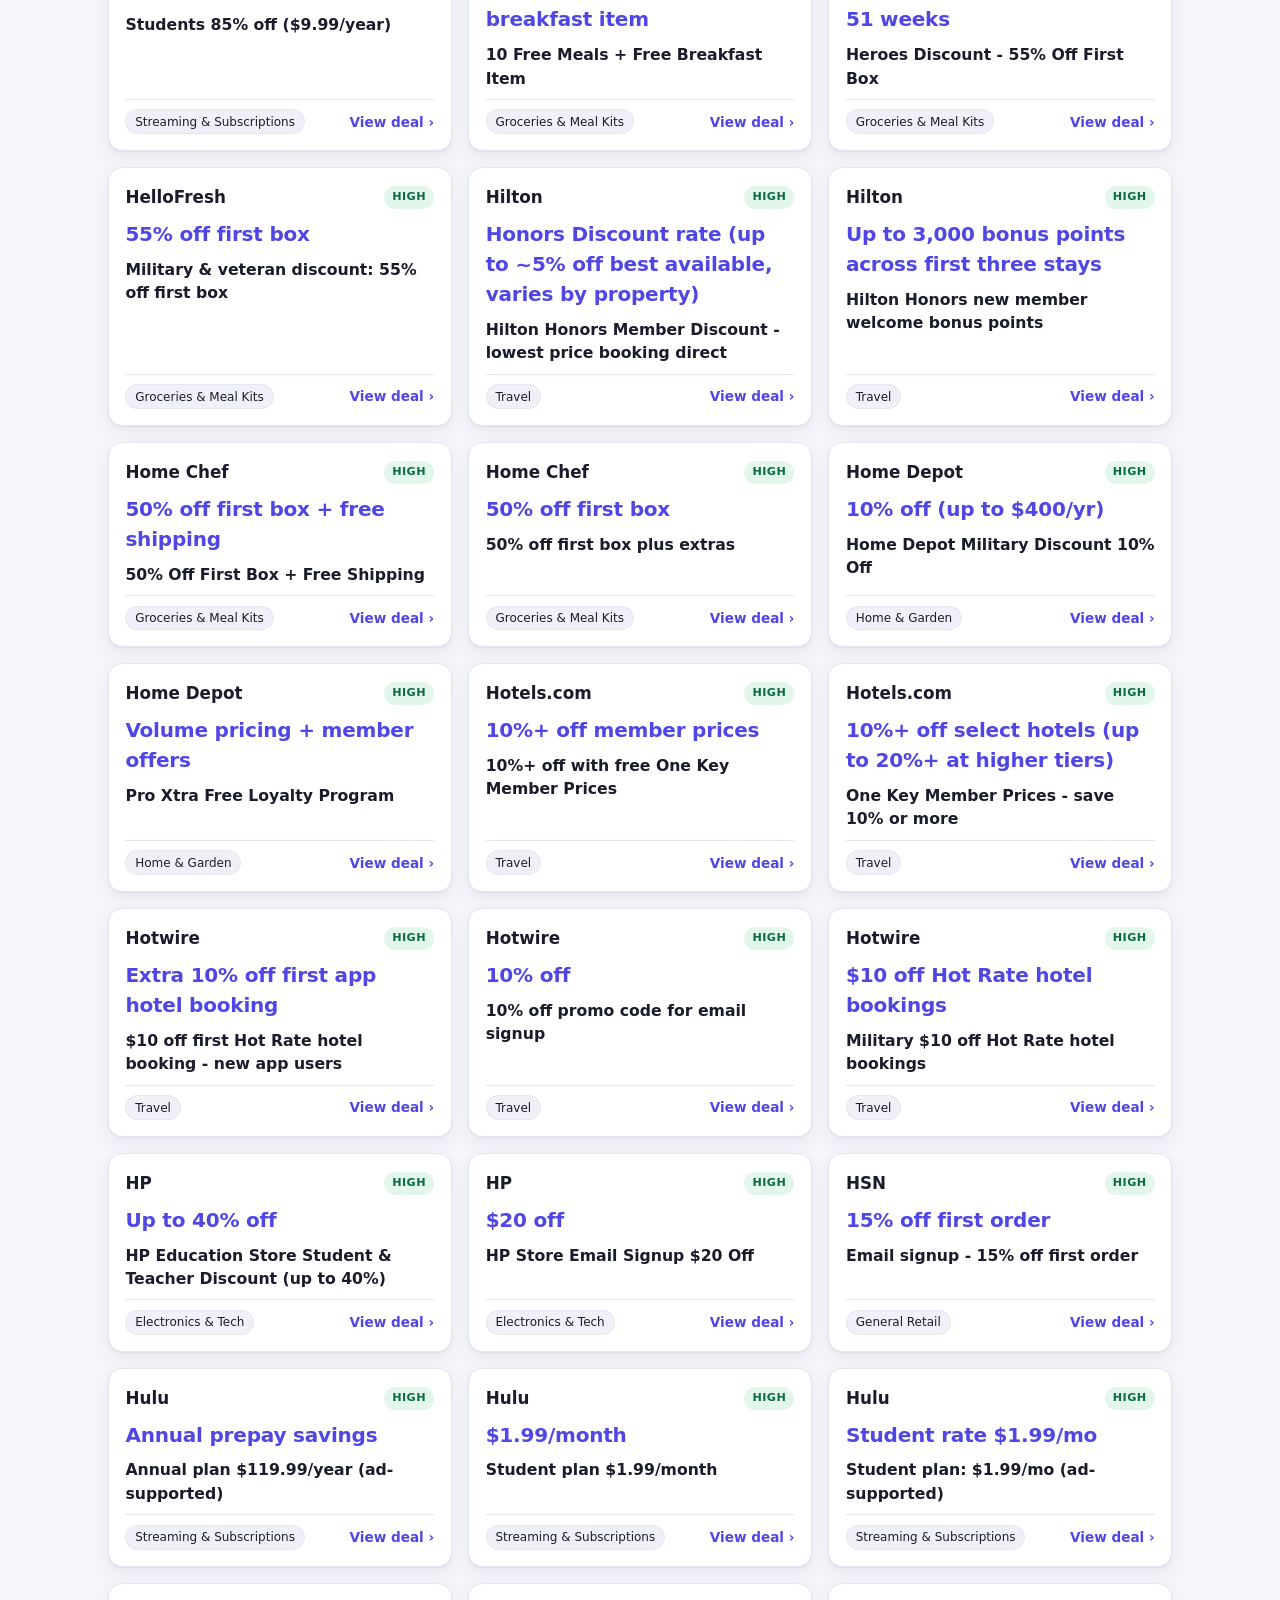
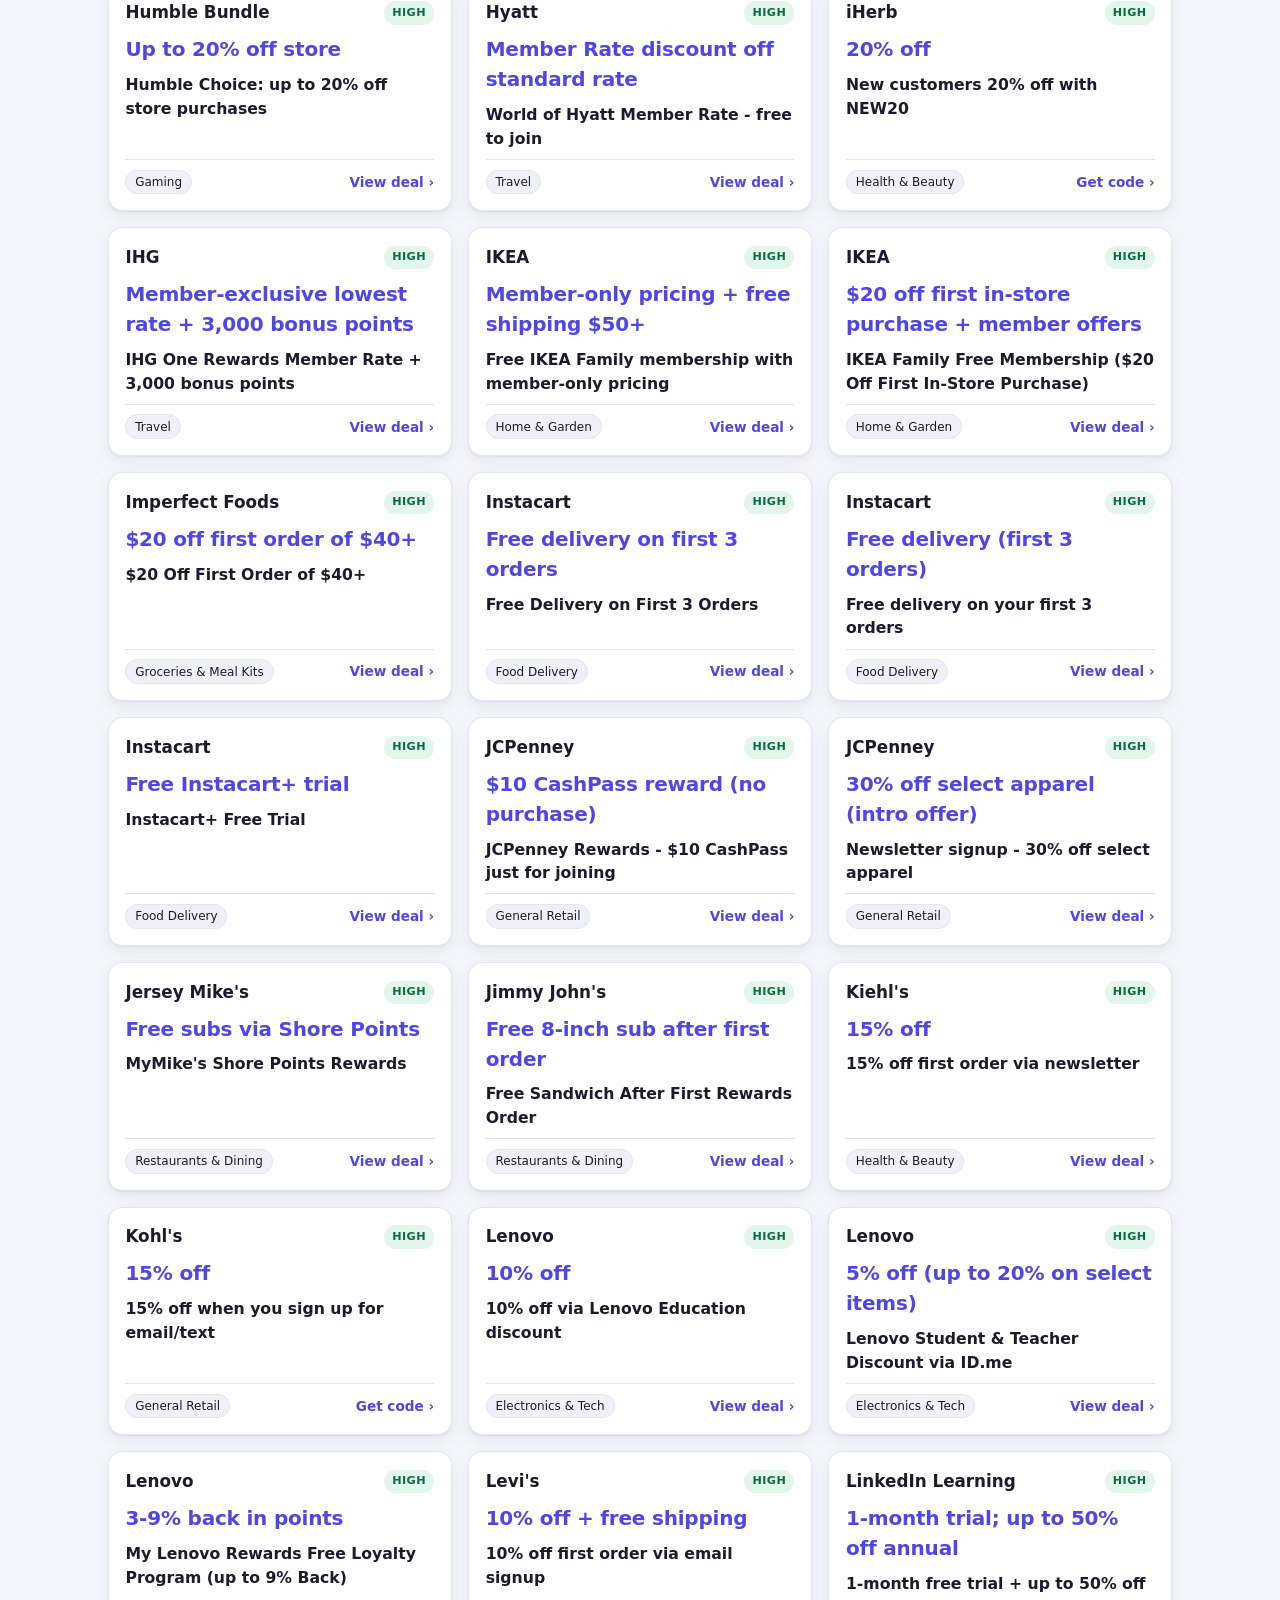
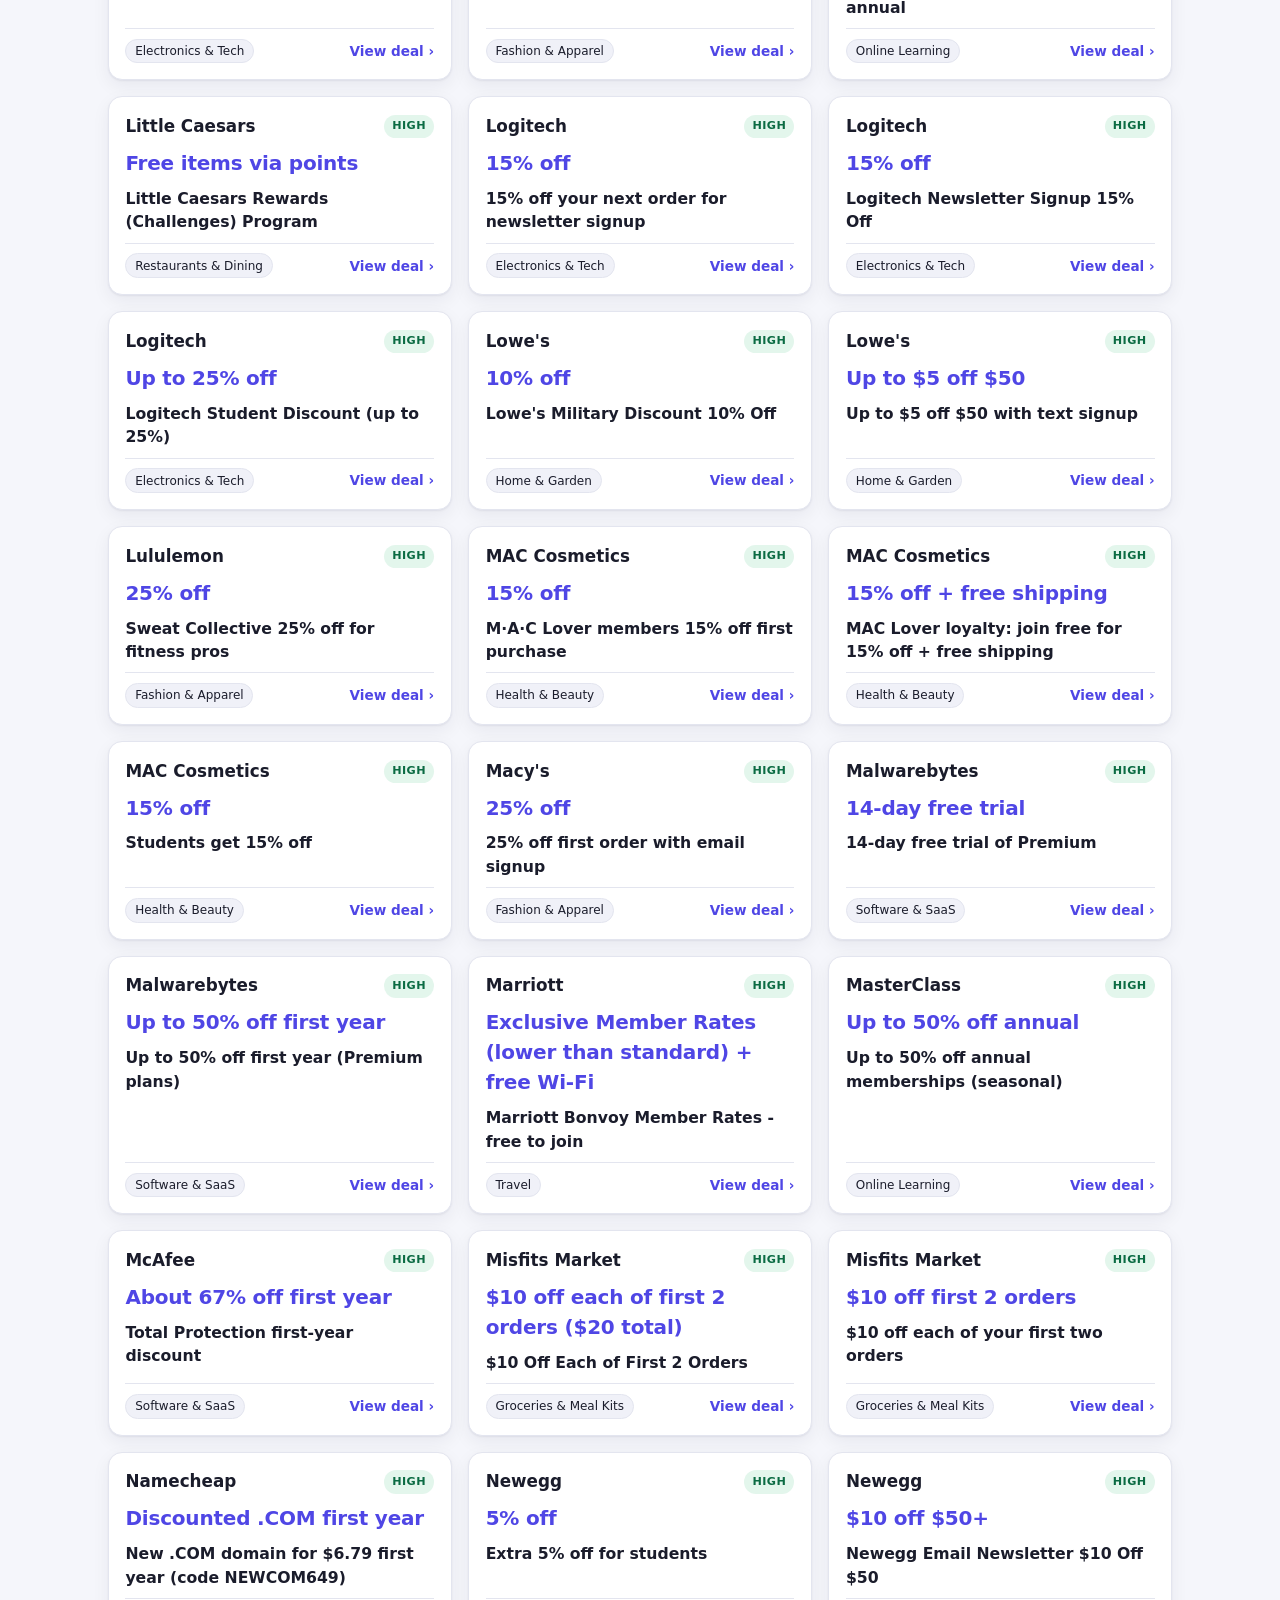
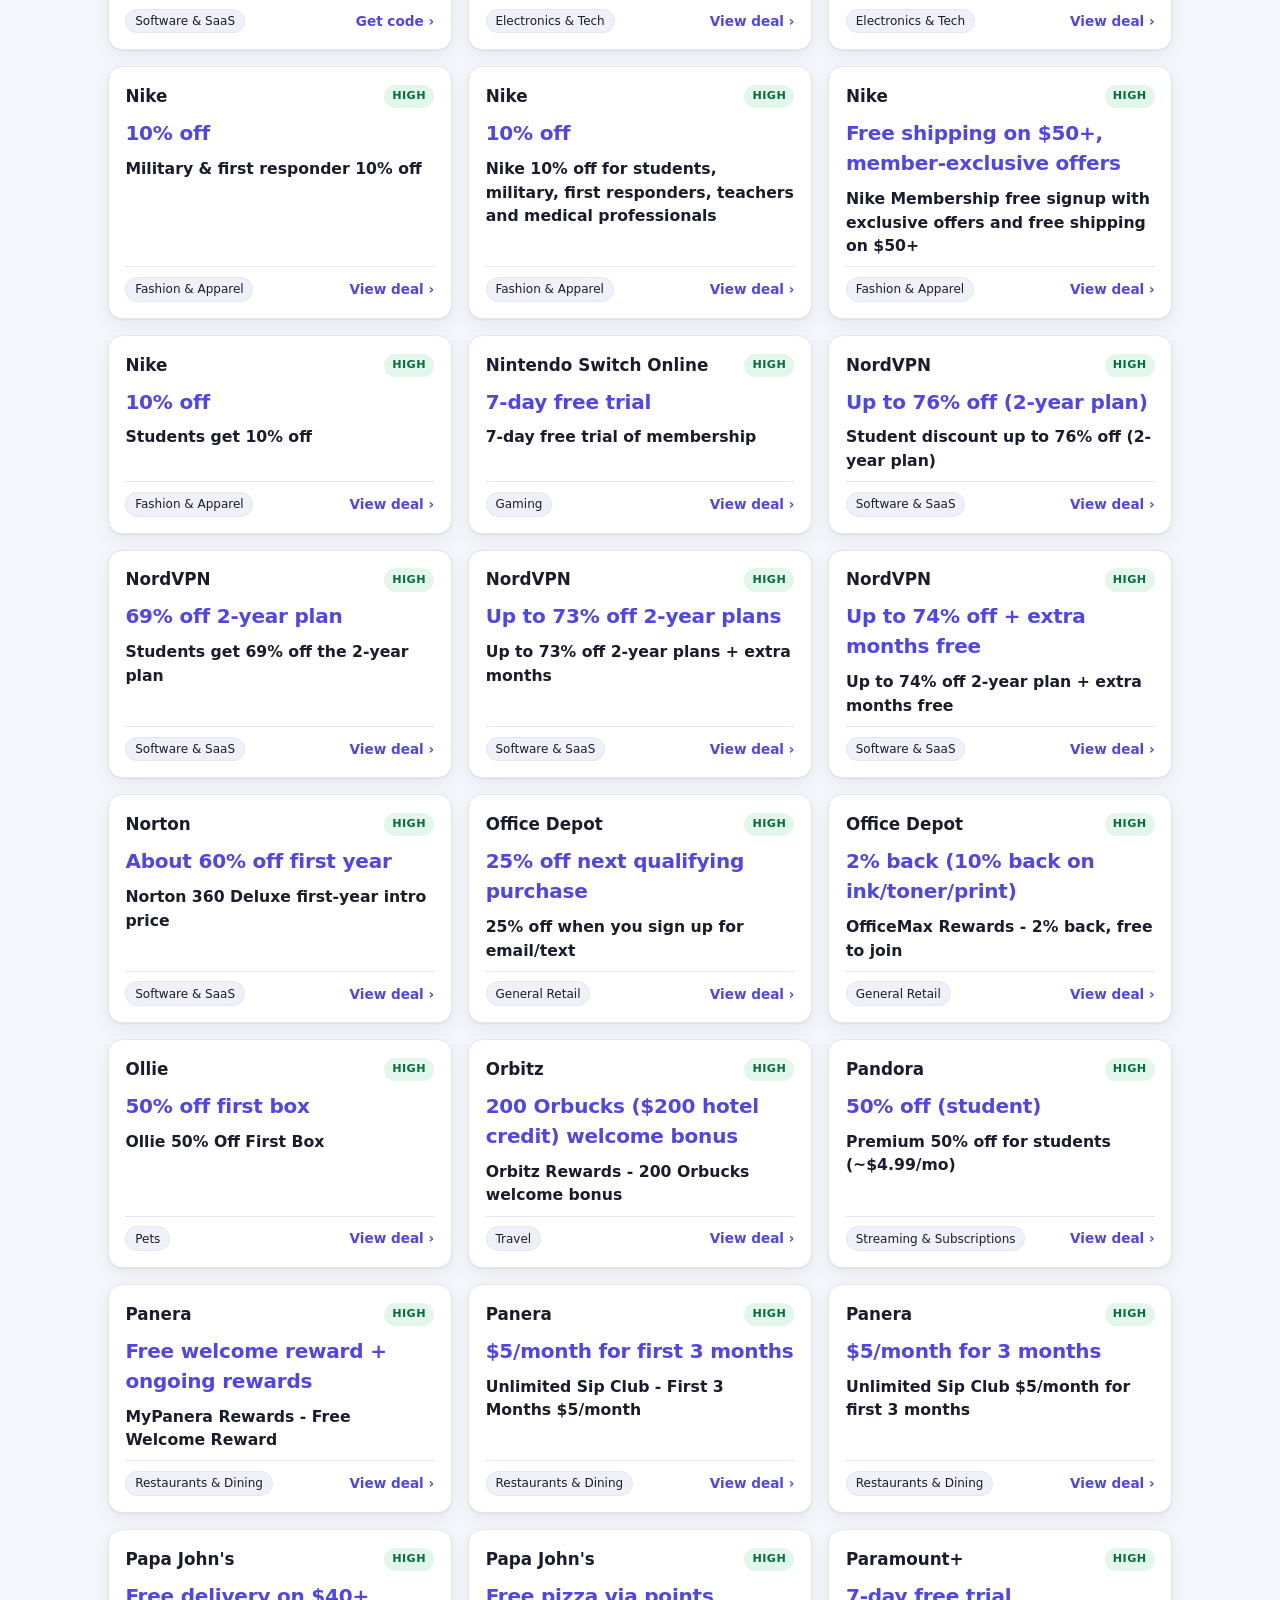
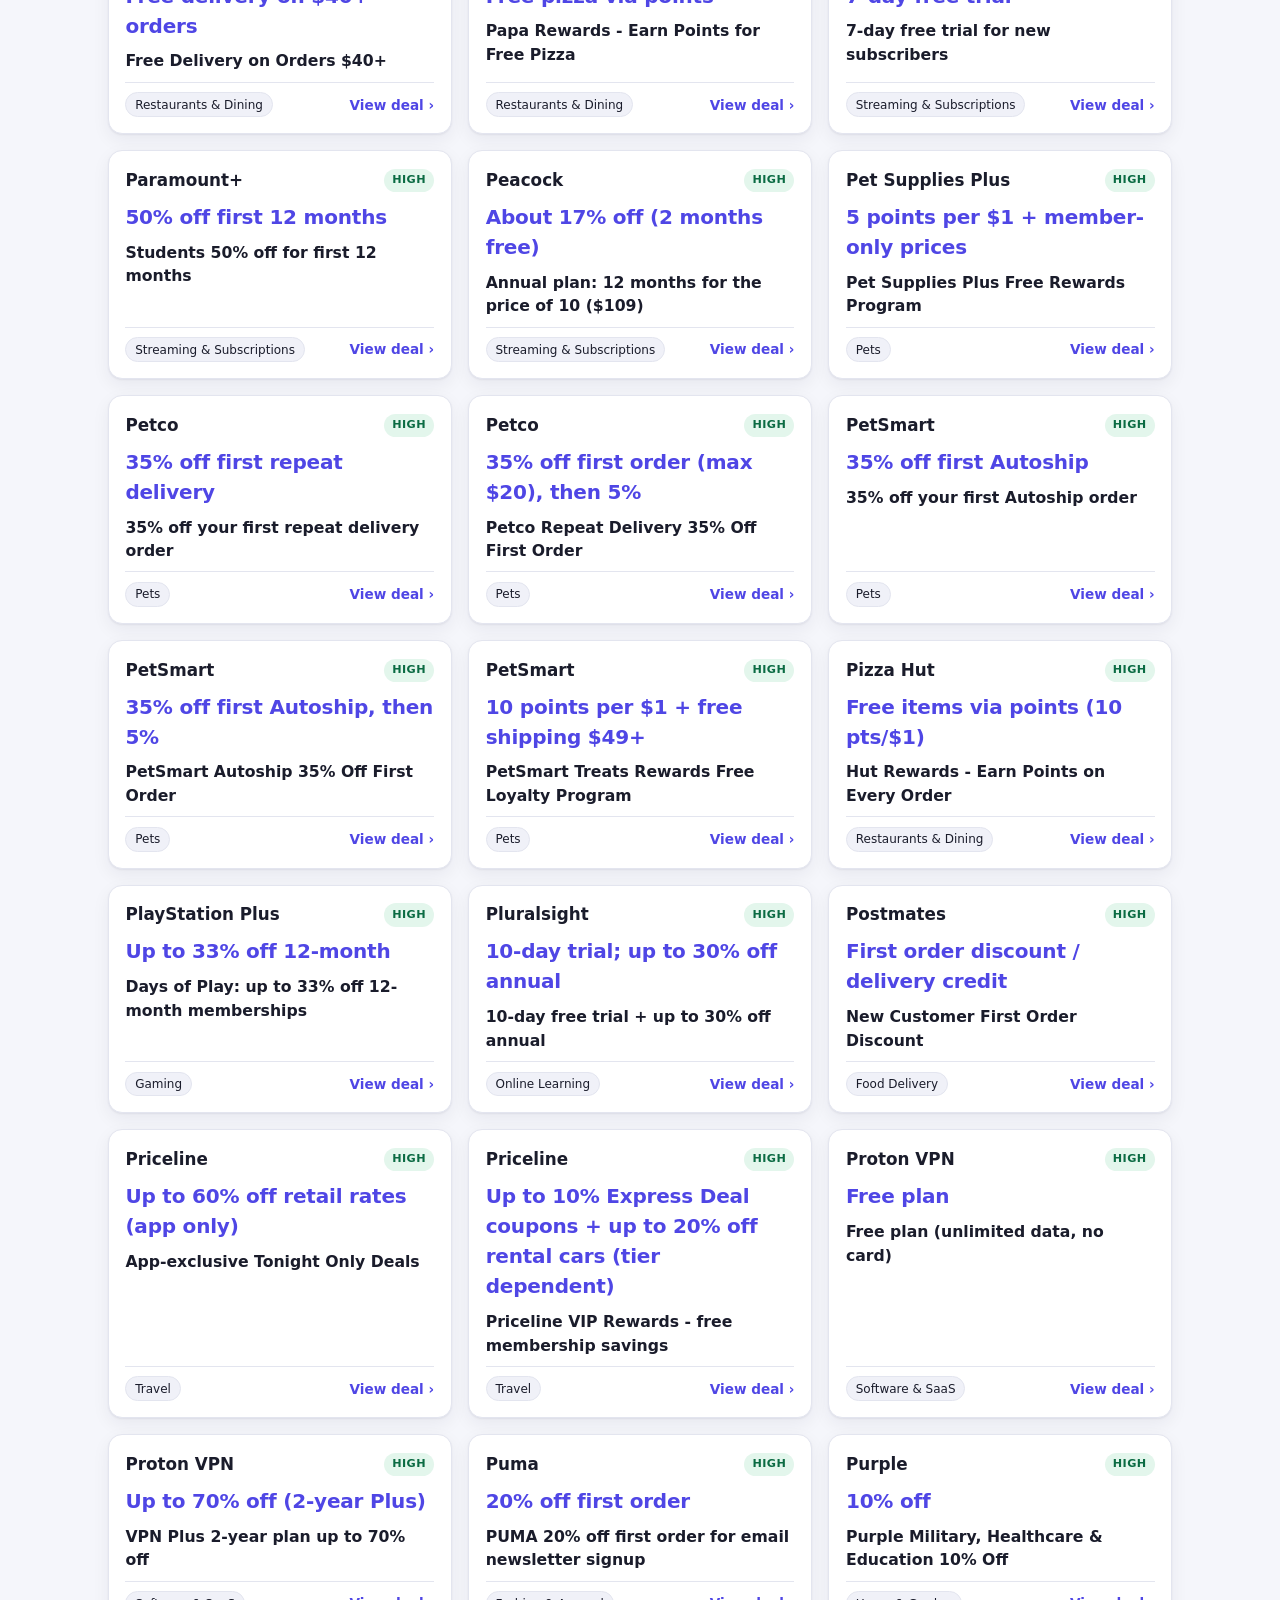
==== commit e5ce17e5: "Redesign Browse with drawers (filters + coupon detail) - New reusable drawer controller (assets/js/d" ====
--- a/browse.html
+++ b/browse.html
@@ -4,11 +4,11 @@
   <meta charset="UTF-8" />
   <meta name="viewport" content="width=device-width, initial-scale=1.0" />
   <title>Browse Coupons — Best Deals</title>
-  <meta name="description" content="Browse and filter real coupon and promo codes by category and reliability. Every code links to its source and shows the time it was confirmed active." />
+  <meta name="description" content="Browse and filter 300 real coupon and promo codes. Tap any coupon for the code, terms, and a link to the deal." />
   <meta name="color-scheme" content="light dark" />
   <meta name="theme-color" content="#4f46e5" />
   <link rel="icon" href="data:image/svg+xml,%3Csvg%20xmlns='http://www.w3.org/2000/svg'%20viewBox='0%200%20100%20100'%3E%3Ctext%20y='.9em'%20font-size='90'%3E%F0%9F%8F%B7%EF%B8%8F%3C/text%3E%3C/svg%3E" />
-  <link rel="stylesheet" href="./assets/css/styles.css?v=2" />
+  <link rel="stylesheet" href="./assets/css/styles.css?v=3" />
   <script>
     (function () {
       try {
@@ -28,7 +28,7 @@
         <span class="brand-mark" aria-hidden="true">🏷️</span>
         <div>
           <h1 class="brand-title">Best Deals</h1>
-          <p class="brand-tagline">Real, categorized coupon codes — each with a source and the time it was confirmed active.</p>
+          <p class="brand-tagline">Tap a coupon for its code, terms, and a link to the deal.</p>
         </div>
       </div>
       <div class="header-actions">
@@ -42,36 +42,59 @@
         </button>
       </div>
     </div>
-
-    <div class="container stats" id="stats" aria-live="polite">
-      <span class="stat"><strong id="stat-total">—</strong> coupons</span>
-      <span class="stat-sep" aria-hidden="true">•</span>
-      <span class="stat"><strong id="stat-categories">—</strong> categories</span>
-      <span class="stat-sep" aria-hidden="true">•</span>
-      <span class="stat">Last updated: <strong id="stat-updated">—</strong></span>
-    </div>
   </header>
 
-  <div class="disclaimer container" role="note">
-    <strong>How to read these:</strong> Each coupon shows <em>“Confirmed active”</em> — the time we confirmed it was
-    <strong>listed as active on the linked source</strong>. Codes are <strong>not</strong> tested at a real checkout and can
-    expire, be region- or account-specific, or change at any time. Always confirm the discount applies before you pay.
-    Use the <strong>reliability</strong> badges and source links to judge each offer.
+  <div class="toolbar">
+    <div class="container toolbar-inner">
+      <button id="open-filters" class="filters-btn" type="button" aria-haspopup="dialog" aria-controls="filters-drawer">
+        <span aria-hidden="true">⚙️</span> Filters
+        <span id="filter-badge" class="filter-badge" hidden></span>
+      </button>
+      <p id="result-count" class="result-count" aria-live="polite"></p>
+    </div>
+    <div class="container">
+      <div id="active-filters" class="active-filters" hidden></div>
+    </div>
   </div>
 
-  <nav class="category-nav" aria-label="Coupon categories">
+  <main id="main" class="container" tabindex="-1">
+    <div id="loading" class="state-message">Loading coupons…</div>
+    <div id="error" class="state-message state-error" hidden>
+      Sorry — we couldn’t load the coupons. Please refresh the page.
+    </div>
+    <div id="empty" class="state-message" hidden>
+      No coupons match your filters. Open <strong>Filters</strong> and clear them, or choose “All”.
+    </div>
+    <div id="coupon-grid" class="coupon-grid"></div>
+  </main>
+
+  <footer class="site-footer">
     <div class="container">
-      <ul id="category-list" class="category-list">
-        <!-- category pills injected by JS -->
-      </ul>
+      <p>
+        <strong>Best Deals</strong> is a static, open coupon directory. Coupons were gathered from public sources
+        (official brand pages and reputable deal sites) during a single collection run; each coupon links to its source.
+      </p>
+      <p class="footer-disclaimer">
+        “Confirmed active” reflects when a code was found listed as active on its source — not a guarantee it will work at
+        checkout. Offers may expire or be restricted. Verify before purchasing. This site has no affiliation with the
+        brands listed and earns no commission.
+      </p>
+      <p class="footer-updated">Data last updated: <span id="footer-updated">—</span></p>
     </div>
-  </nav>
+  </footer>
 
-  <section class="controls" aria-label="Search and filter">
-    <div class="container controls-inner">
-      <div class="control control-search">
+  <!-- ===== Drawers ===== -->
+  <div class="drawer-backdrop" aria-hidden="true"></div>
+
+  <aside id="filters-drawer" class="drawer drawer-right" role="dialog" aria-modal="true" aria-label="Filters" aria-hidden="true">
+    <div class="drawer-head">
+      <h2 class="drawer-title">Filters</h2>
+      <button class="drawer-close" type="button" data-drawer-close aria-label="Close filters">✕</button>
+    </div>
+    <div class="drawer-body">
+      <div class="control">
         <label for="search">Search</label>
-        <input id="search" type="search" placeholder="Search store, offer, or code…" autocomplete="off" />
+        <input id="search" type="search" placeholder="Search store, offer, or code…" autocomplete="off" data-autofocus />
       </div>
       <div class="control">
         <label for="reliability">Reliability</label>
@@ -90,41 +113,29 @@
           <option value="store">Store (A–Z)</option>
         </select>
       </div>
+      <div class="filter-group">
+        <span class="filter-group-label">Category</span>
+        <ul id="category-list" class="drawer-cats"></ul>
+      </div>
     </div>
-  </section>
+    <div class="drawer-foot">
+      <button id="clear-filters" class="btn-ghost" type="button">Clear all</button>
+      <button class="btn-primary" type="button" data-drawer-close>Show <span id="apply-count">…</span> results</button>
+    </div>
+  </aside>
 
-  <main id="main" class="container" tabindex="-1">
-    <p id="result-count" class="result-count" aria-live="polite"></p>
-
-    <div id="loading" class="state-message">Loading coupons…</div>
-    <div id="error" class="state-message state-error" hidden>
-      Sorry — we couldn’t load the coupons. Please refresh the page.
+  <aside id="detail-drawer" class="drawer drawer-right" role="dialog" aria-modal="true" aria-labelledby="detail-title" aria-hidden="true">
+    <div class="drawer-head">
+      <h2 class="drawer-title" id="detail-title">Details</h2>
+      <button class="drawer-close" type="button" data-drawer-close aria-label="Close details">✕</button>
     </div>
-    <div id="empty" class="state-message" hidden>
-      No coupons match your filters. Try clearing the search or choosing “All”.
-    </div>
-
-    <div id="coupon-grid" class="coupon-grid" role="list"></div>
-  </main>
-
-  <footer class="site-footer">
-    <div class="container">
-      <p>
-        <strong>Best Deals</strong> is a static, open coupon directory. Coupons were gathered from public sources
-        (official brand pages and reputable deal sites) during a single collection run; see each card’s source link.
-      </p>
-      <p class="footer-disclaimer">
-        “Confirmed active” reflects when a code was found listed as active on its source — not a guarantee it will work at
-        checkout. Offers may expire or be restricted. Verify before purchasing. This site has no affiliation with the
-        brands listed and earns no commission.
-      </p>
-      <p class="footer-updated">Data last updated: <span id="footer-updated">—</span></p>
-    </div>
-  </footer>
+    <div class="drawer-body" id="detail-body"></div>
+  </aside>
 
   <div id="copy-live" class="visually-hidden" aria-live="assertive"></div>
 
-  <script src="./assets/js/theme.js?v=2" defer></script>
-  <script src="./assets/js/app.js?v=2" defer></script>
+  <script src="./assets/js/theme.js?v=3" defer></script>
+  <script src="./assets/js/drawer.js?v=3" defer></script>
+  <script src="./assets/js/app.js?v=3" defer></script>
 </body>
 </html>
--- a/assets/css/styles.css
+++ b/assets/css/styles.css
@@ -498,3 +498,71 @@
   .header-actions { justify-content: space-between; }
   .bar-row { grid-template-columns: minmax(80px, 40%) 1fr auto; }
 }
+
+/* ===== Toolbar (browse) ===== */
+.toolbar { position: sticky; top: 0; z-index: 20; background: var(--bg); border-bottom: 1px solid var(--border); }
+.toolbar-inner { display: flex; align-items: center; justify-content: space-between; gap: 0.8rem; padding: 0.7rem 0; }
+.filters-btn { display: inline-flex; align-items: center; gap: 0.45rem; background: var(--surface); border: 1px solid var(--border); color: var(--text); border-radius: 999px; padding: 0.5rem 1rem; font: inherit; font-weight: 600; cursor: pointer; }
+.filters-btn:hover { border-color: var(--primary); }
+.filters-btn:focus-visible { outline: 2px solid var(--primary); outline-offset: 2px; }
+.filter-badge { background: var(--primary); color: var(--primary-contrast); border-radius: 999px; min-width: 20px; height: 20px; padding: 0 6px; font-size: 0.74rem; font-weight: 700; display: inline-flex; align-items: center; justify-content: center; }
+.toolbar .result-count { margin: 0; }
+.active-filters { display: flex; flex-wrap: wrap; gap: 0.4rem; padding-bottom: 0.7rem; }
+.active-chip { display: inline-flex; align-items: center; gap: 0.35rem; background: var(--primary-soft); color: var(--text); border: 1px solid var(--border); border-radius: 999px; padding: 0.25rem 0.65rem; font: inherit; font-size: 0.8rem; cursor: pointer; }
+.active-chip:hover { border-color: var(--primary); }
+.active-chip:focus-visible { outline: 2px solid var(--primary); outline-offset: 2px; }
+.chip-x { font-size: 0.7rem; opacity: 0.65; }
+
+/* ===== Buttons ===== */
+.btn-primary { display: inline-flex; align-items: center; justify-content: center; gap: 0.4rem; background: var(--primary); color: var(--primary-contrast); border: none; border-radius: var(--radius-sm); padding: 0.7rem 1rem; font: inherit; font-weight: 600; cursor: pointer; text-decoration: none; }
+.btn-primary:hover { filter: brightness(1.05); }
+.btn-primary:focus-visible { outline: 2px solid var(--primary); outline-offset: 2px; }
+.btn-ghost { background: transparent; color: var(--text-muted); border: 1px solid var(--border); border-radius: var(--radius-sm); padding: 0.7rem 1rem; font: inherit; font-weight: 600; cursor: pointer; }
+.btn-ghost:hover { color: var(--text); border-color: var(--primary); }
+
+/* ===== Summary card (button) ===== */
+.card { text-align: left; width: 100%; font: inherit; -webkit-appearance: none; appearance: none; cursor: pointer; transition: border-color .15s ease, transform .15s ease; }
+.card:hover { border-color: var(--primary); transform: translateY(-1px); }
+.card:focus-visible { outline: 2px solid var(--primary); outline-offset: 2px; }
+.card-foot-sum { display: flex; align-items: center; justify-content: space-between; gap: 0.5rem; margin-top: auto; padding-top: 0.6rem; border-top: 1px solid var(--border); }
+.card-cue { color: var(--primary); font-weight: 600; font-size: 0.85rem; white-space: nowrap; }
+
+/* ===== Drawers ===== */
+body.drawer-open { overflow: hidden; }
+.drawer-backdrop { position: fixed; inset: 0; background: rgba(10, 12, 22, 0.5); opacity: 0; visibility: hidden; transition: opacity .25s ease, visibility .25s ease; z-index: 60; }
+.drawer-backdrop.is-open { opacity: 1; visibility: visible; }
+.drawer { position: fixed; top: 0; bottom: 0; right: 0; width: min(440px, 100%); background: var(--surface); color: var(--text); box-shadow: -10px 0 40px rgba(0, 0, 0, 0.22); transform: translateX(100%); visibility: hidden; transition: transform .28s cubic-bezier(.4, 0, .2, 1), visibility .28s; z-index: 70; display: flex; flex-direction: column; }
+.drawer.is-open { transform: none; visibility: visible; }
+.drawer-head { display: flex; align-items: center; justify-content: space-between; gap: 1rem; padding: 1rem 1.15rem; border-bottom: 1px solid var(--border); flex-shrink: 0; }
+.drawer-title { margin: 0; font-size: 1.15rem; }
+.drawer-close { background: var(--surface-2); border: 1px solid var(--border); color: var(--text); width: 36px; height: 36px; border-radius: 999px; cursor: pointer; font-size: 0.95rem; line-height: 1; flex-shrink: 0; }
+.drawer-close:hover { border-color: var(--primary); }
+.drawer-close:focus-visible { outline: 2px solid var(--primary); outline-offset: 2px; }
+.drawer-body { padding: 1.15rem; overflow-y: auto; flex: 1; display: flex; flex-direction: column; gap: 0.9rem; }
+.drawer-foot { display: flex; gap: 0.6rem; padding: 0.9rem 1.15rem; border-top: 1px solid var(--border); flex-shrink: 0; }
+.drawer-foot .btn-primary { flex: 1; }
+.filter-group { display: flex; flex-direction: column; gap: 0.5rem; }
+.filter-group-label { font-size: 0.78rem; color: var(--text-muted); font-weight: 600; text-transform: uppercase; letter-spacing: 0.03em; }
+.drawer-cats { list-style: none; margin: 0; padding: 0; display: flex; flex-wrap: wrap; gap: 0.4rem; }
+
+/* ===== Detail drawer content ===== */
+.detail-badges { display: flex; flex-wrap: wrap; gap: 0.4rem; align-items: center; }
+.detail-discount { font-size: 1.7rem; font-weight: 800; color: var(--primary); letter-spacing: -0.02em; }
+.detail-subtitle { font-weight: 600; font-size: 1.05rem; }
+.detail-desc { color: var(--text-muted); margin: 0; }
+.detail-code-wrap { display: flex; flex-direction: column; gap: 0.4rem; background: var(--surface-2); border: 1px solid var(--border); border-radius: var(--radius); padding: 0.85rem; }
+.detail-code-label { font-size: 0.74rem; font-weight: 700; text-transform: uppercase; letter-spacing: 0.04em; color: var(--text-muted); }
+.detail-meta { display: flex; flex-direction: column; gap: 0.5rem; }
+.detail-meta-row { display: flex; justify-content: space-between; gap: 1rem; font-size: 0.9rem; border-bottom: 1px dashed var(--border); padding-bottom: 0.5rem; }
+.detail-meta-row:last-child { border-bottom: none; padding-bottom: 0; }
+.detail-meta-k { color: var(--text-muted); }
+.detail-meta-v { font-weight: 600; text-align: right; }
+.detail-cta { margin-top: 0.3rem; }
+.detail-source { font-size: 0.78rem; color: var(--text-muted); margin: 0; text-align: center; }
+
+@media (max-width: 560px) {
+  .drawer { width: 100%; }
+}
+@media (prefers-reduced-motion: reduce) {
+  .drawer, .drawer-backdrop { transition: none; }
+}
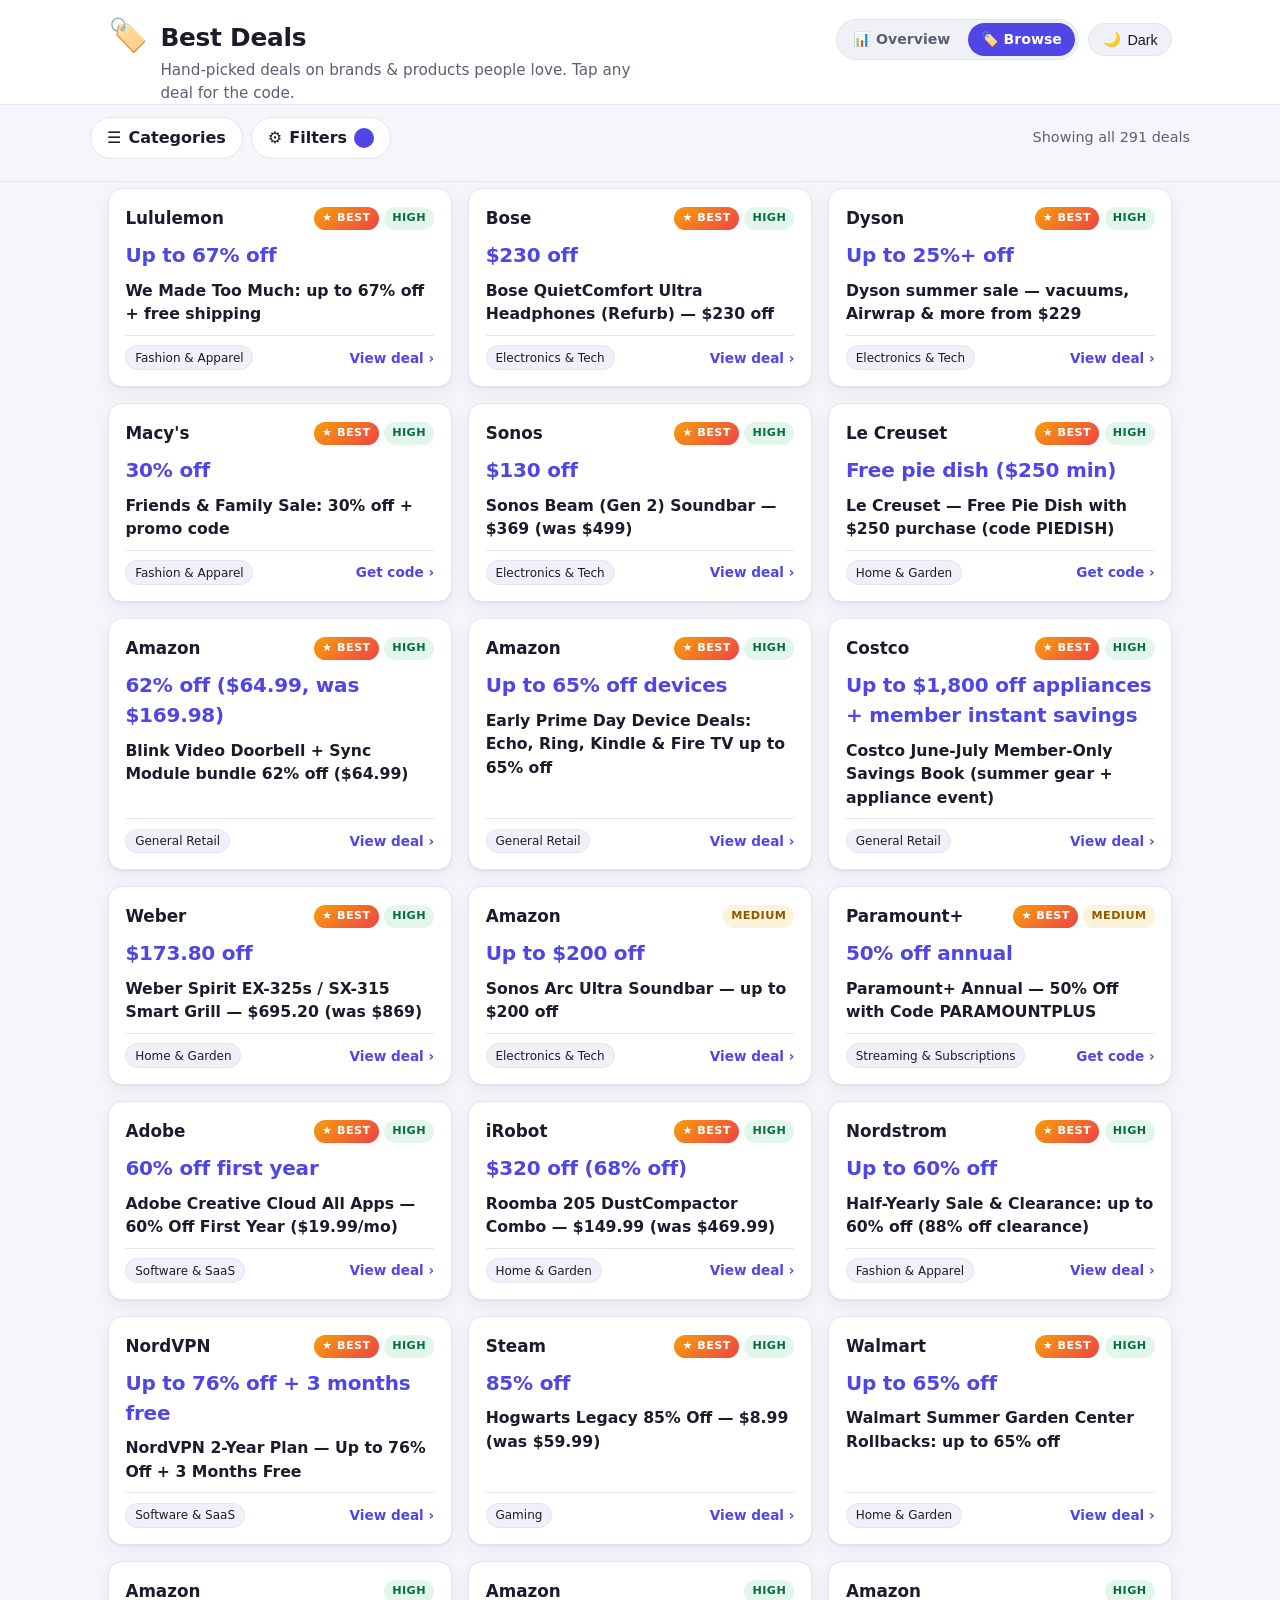
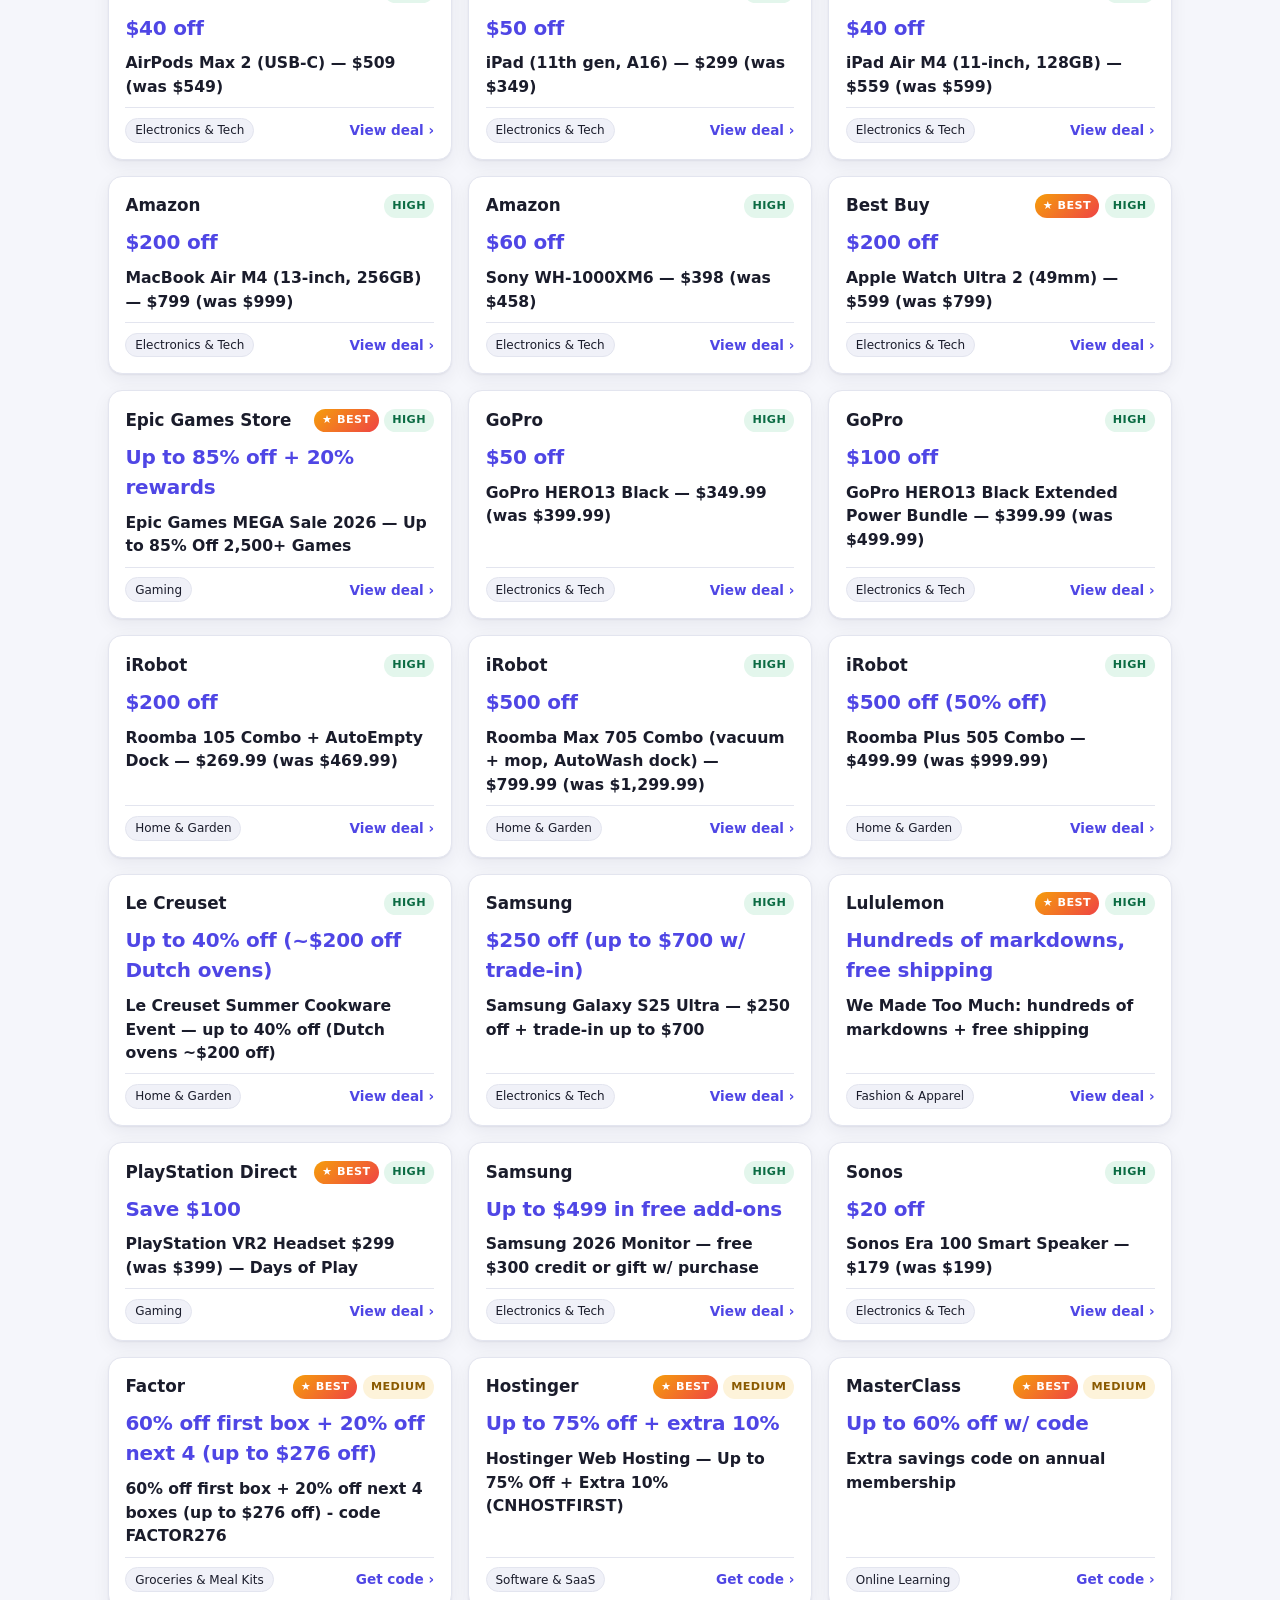
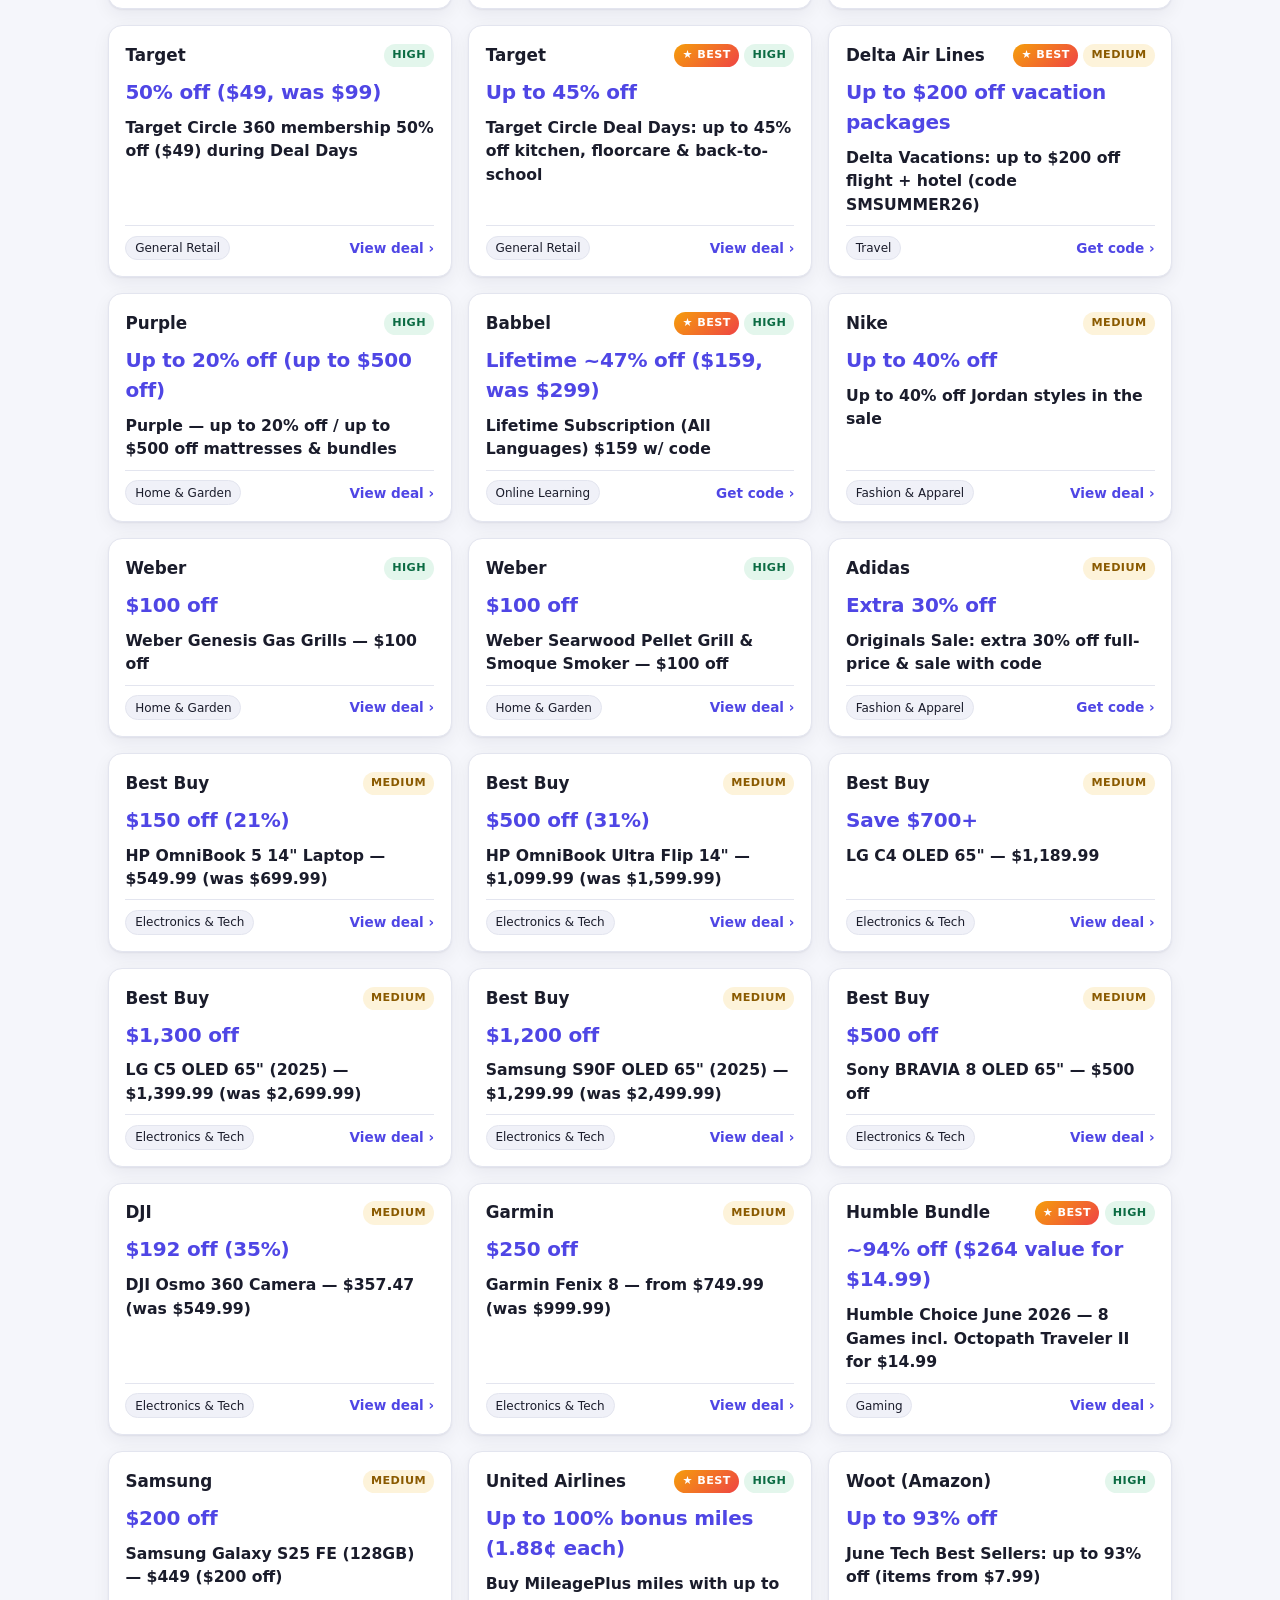
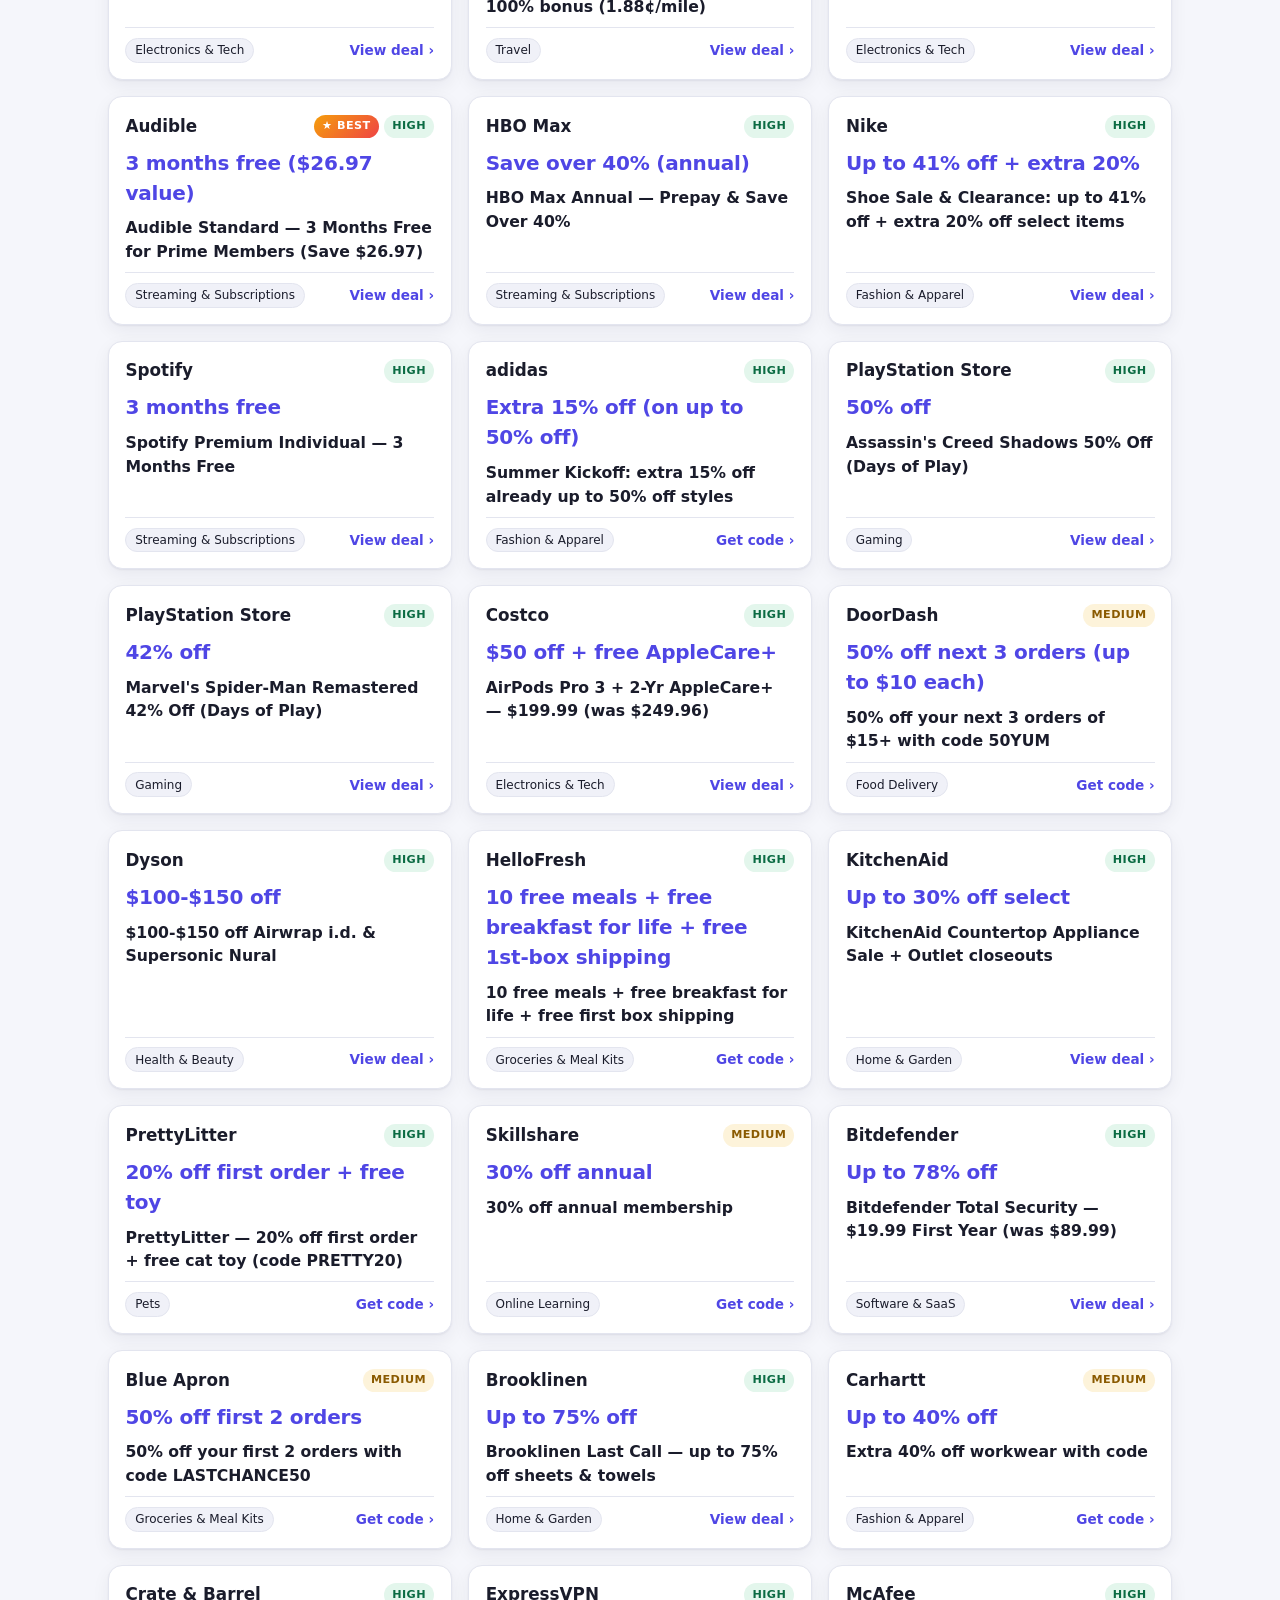
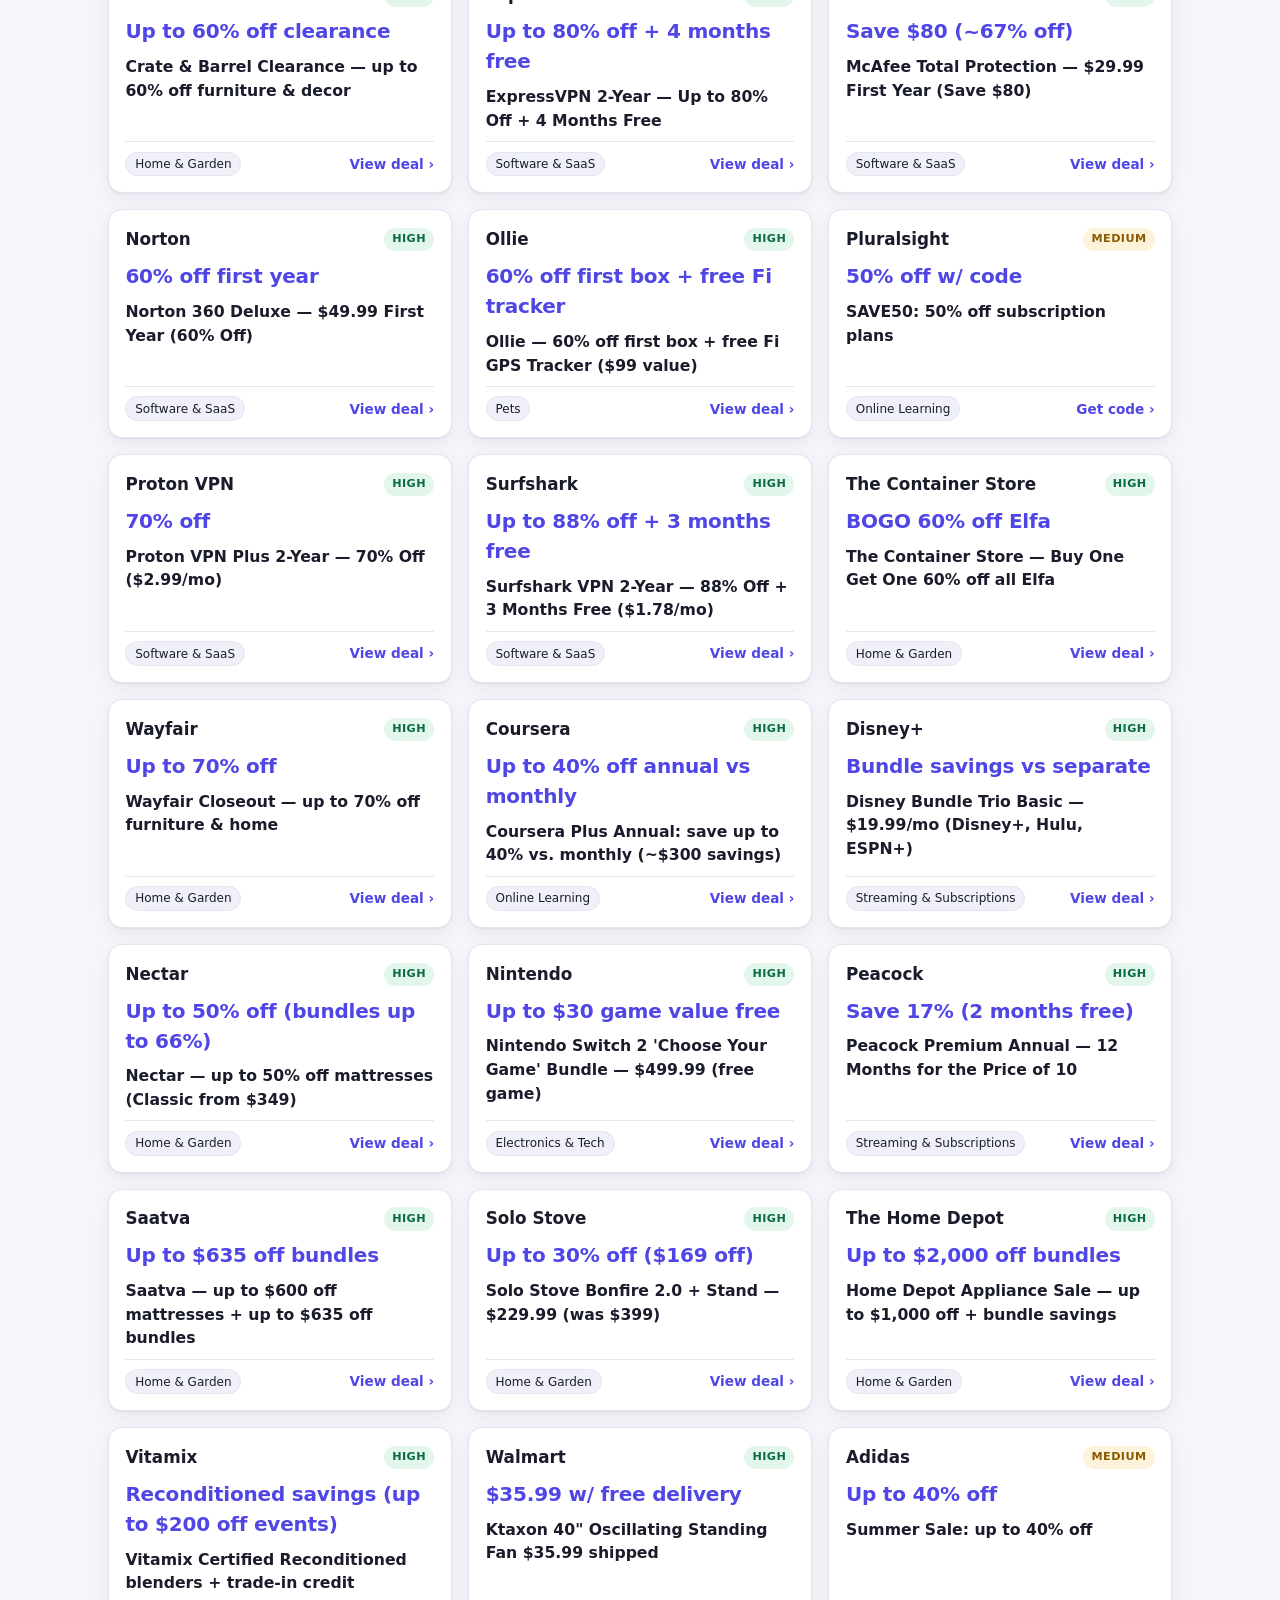
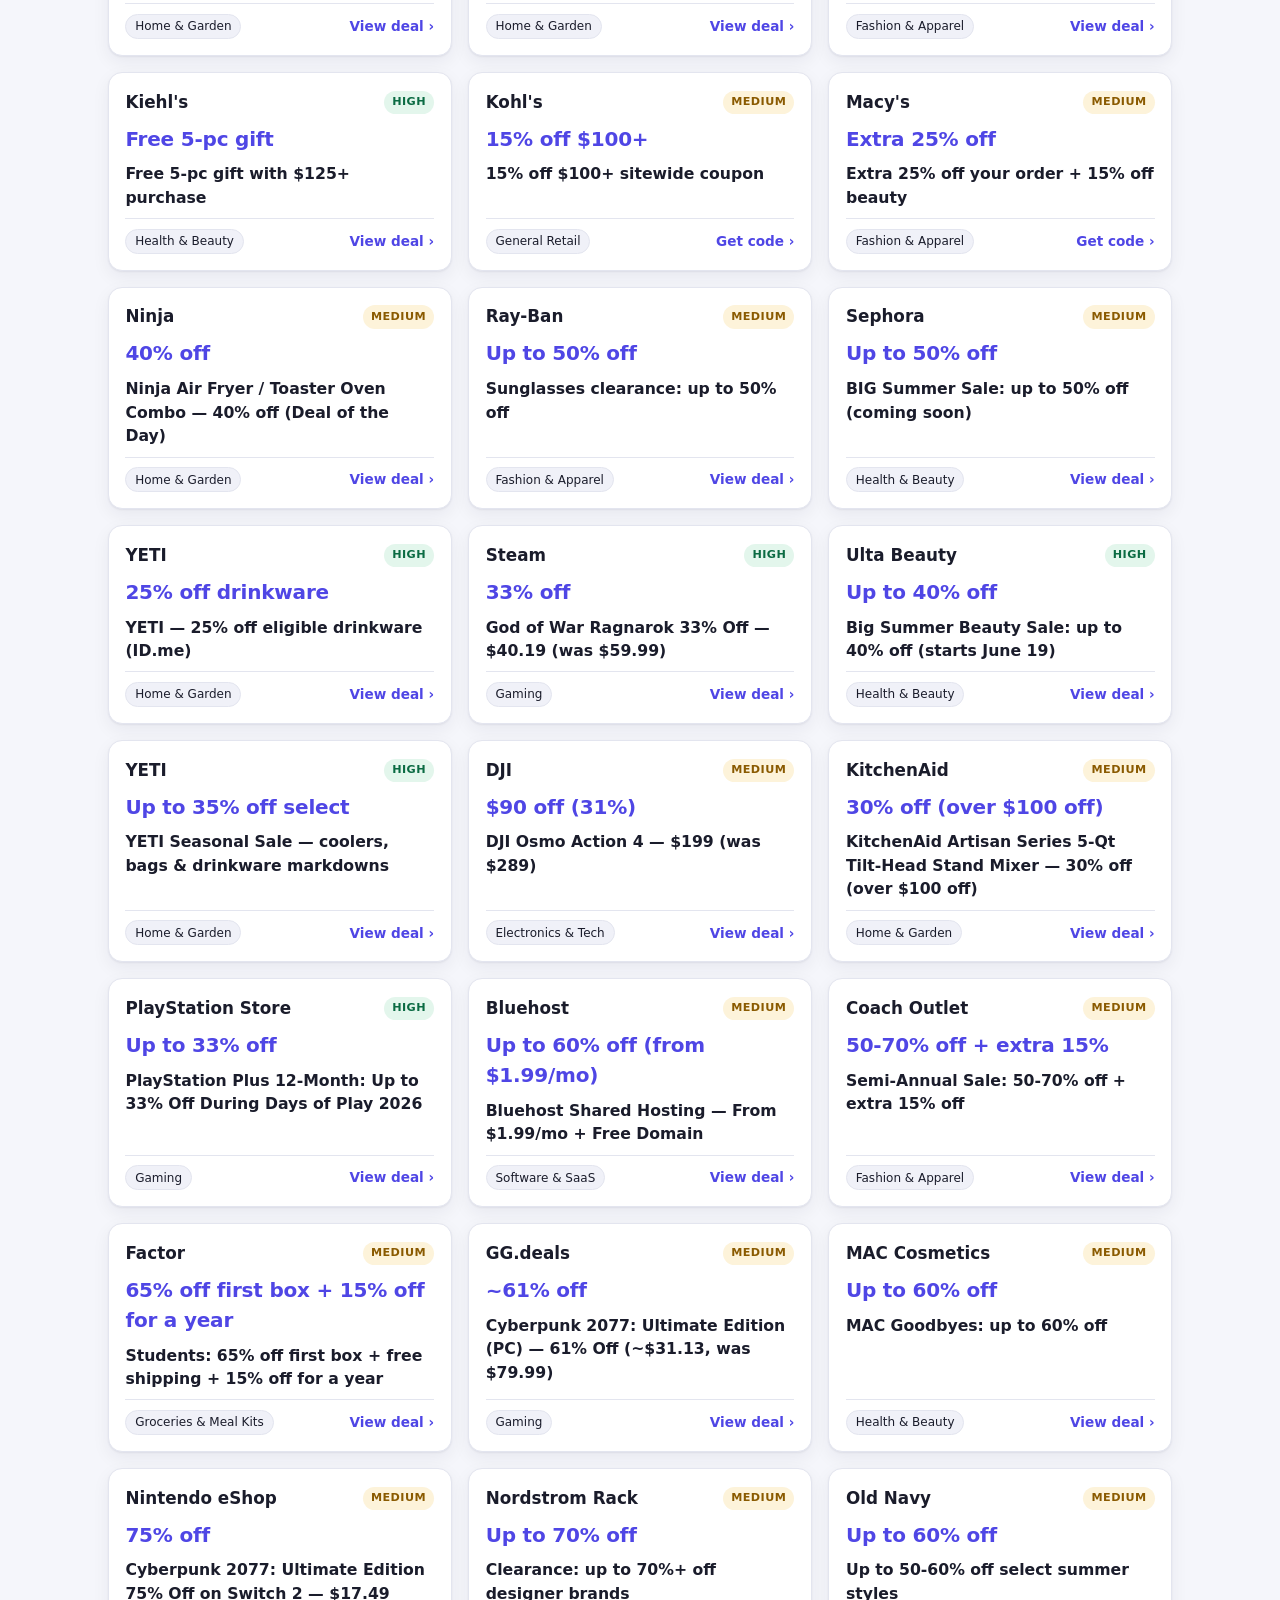
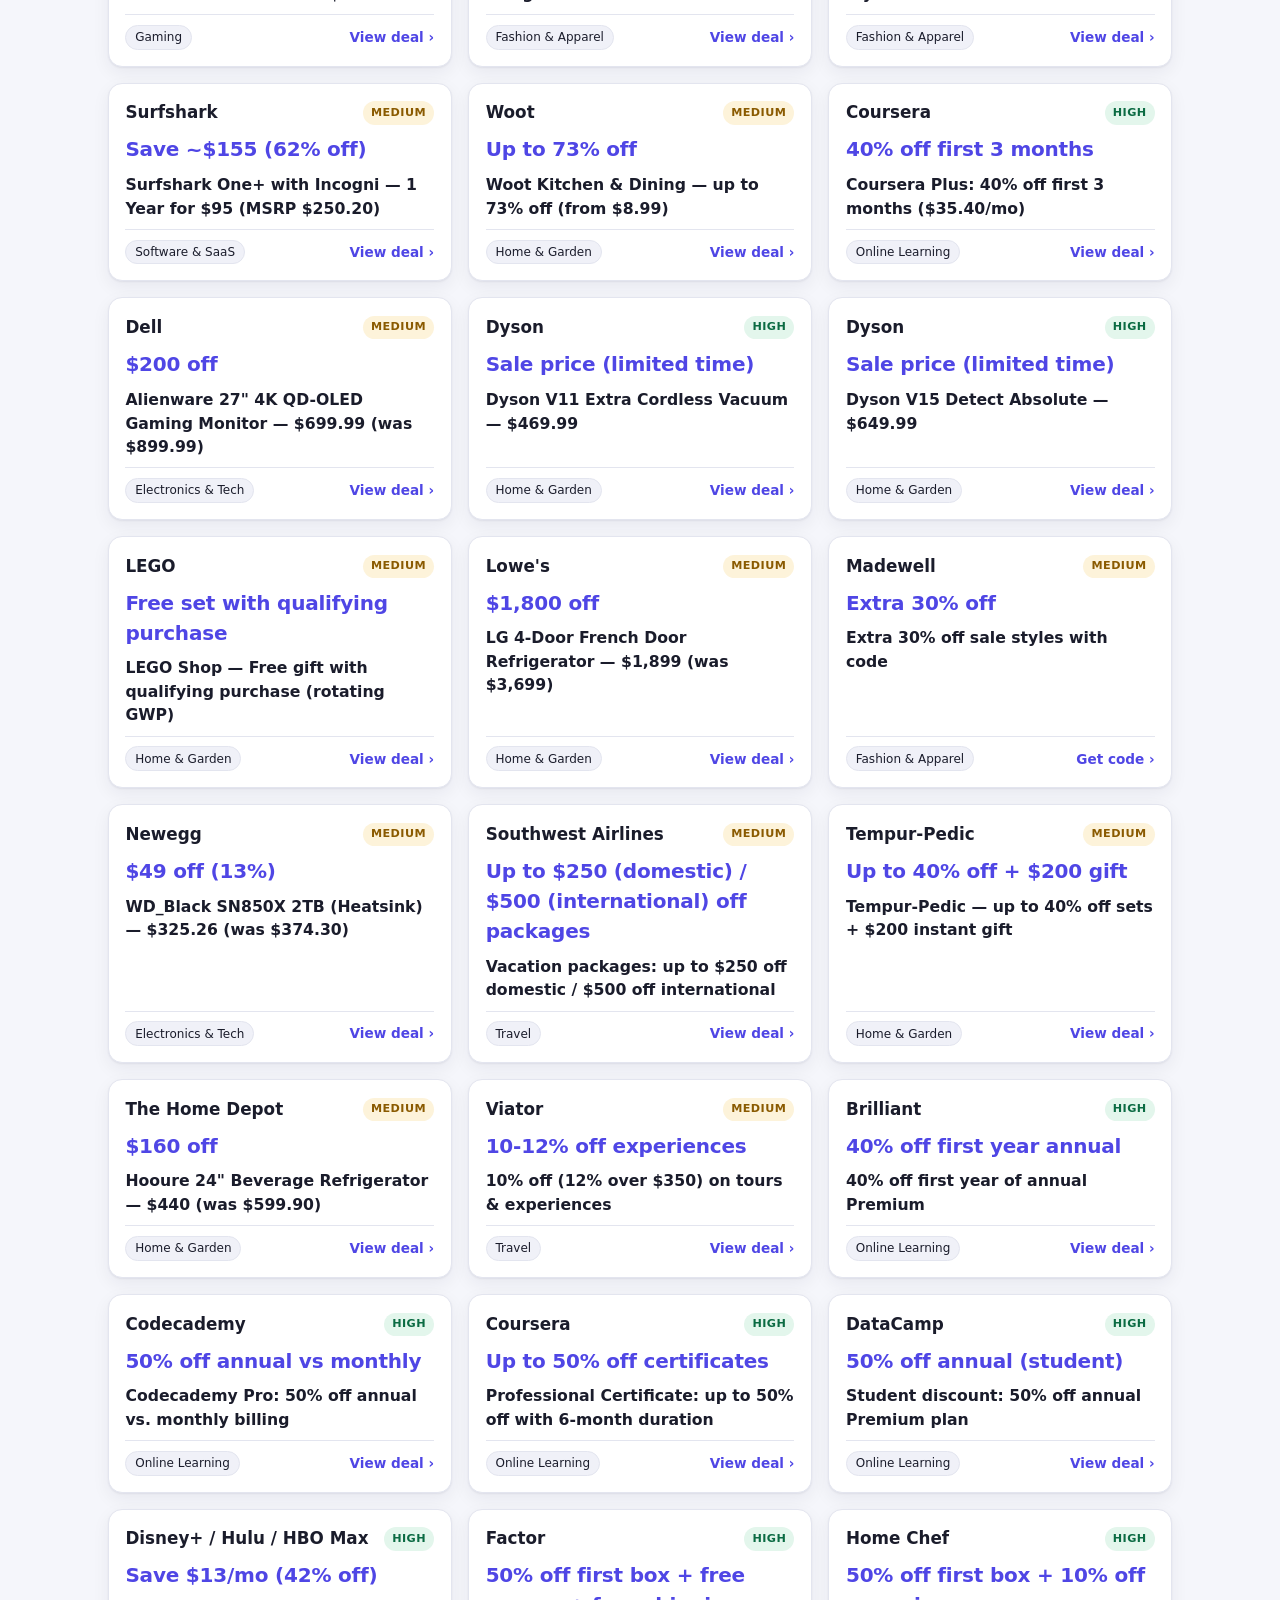
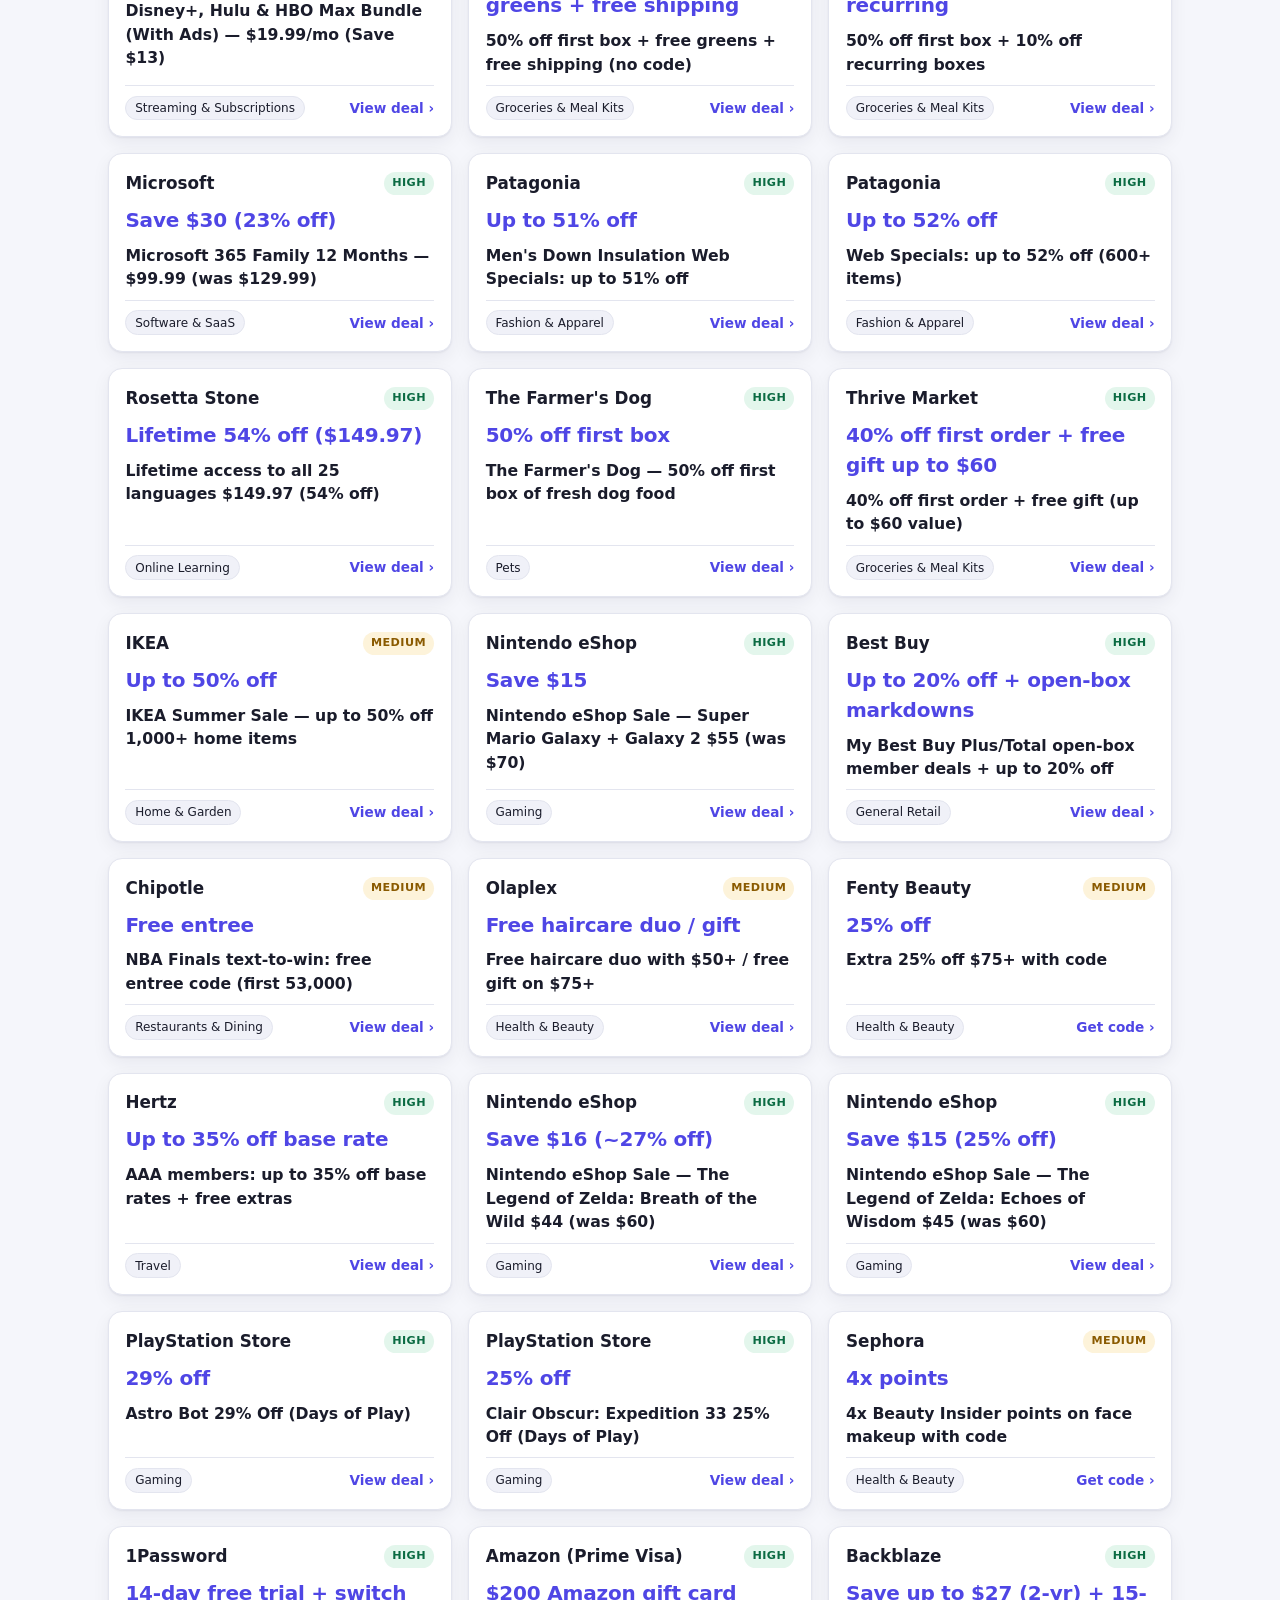
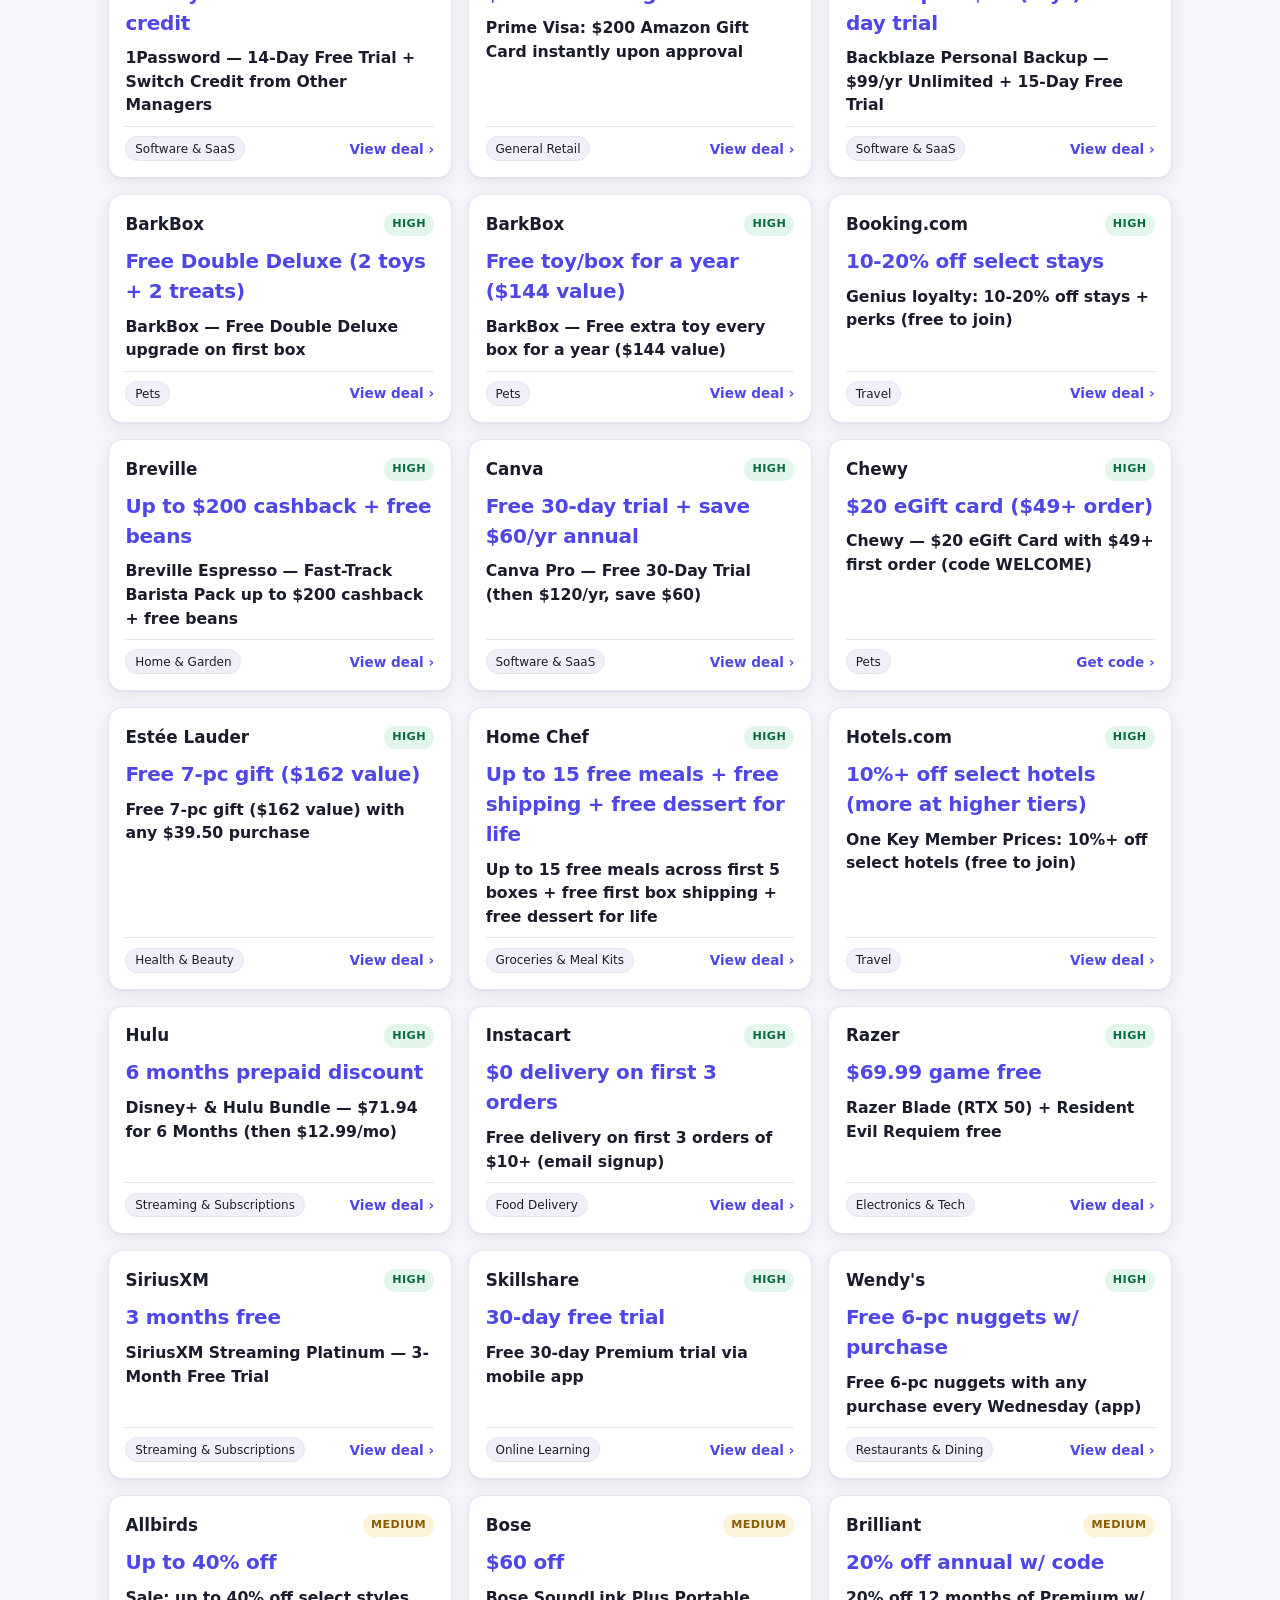
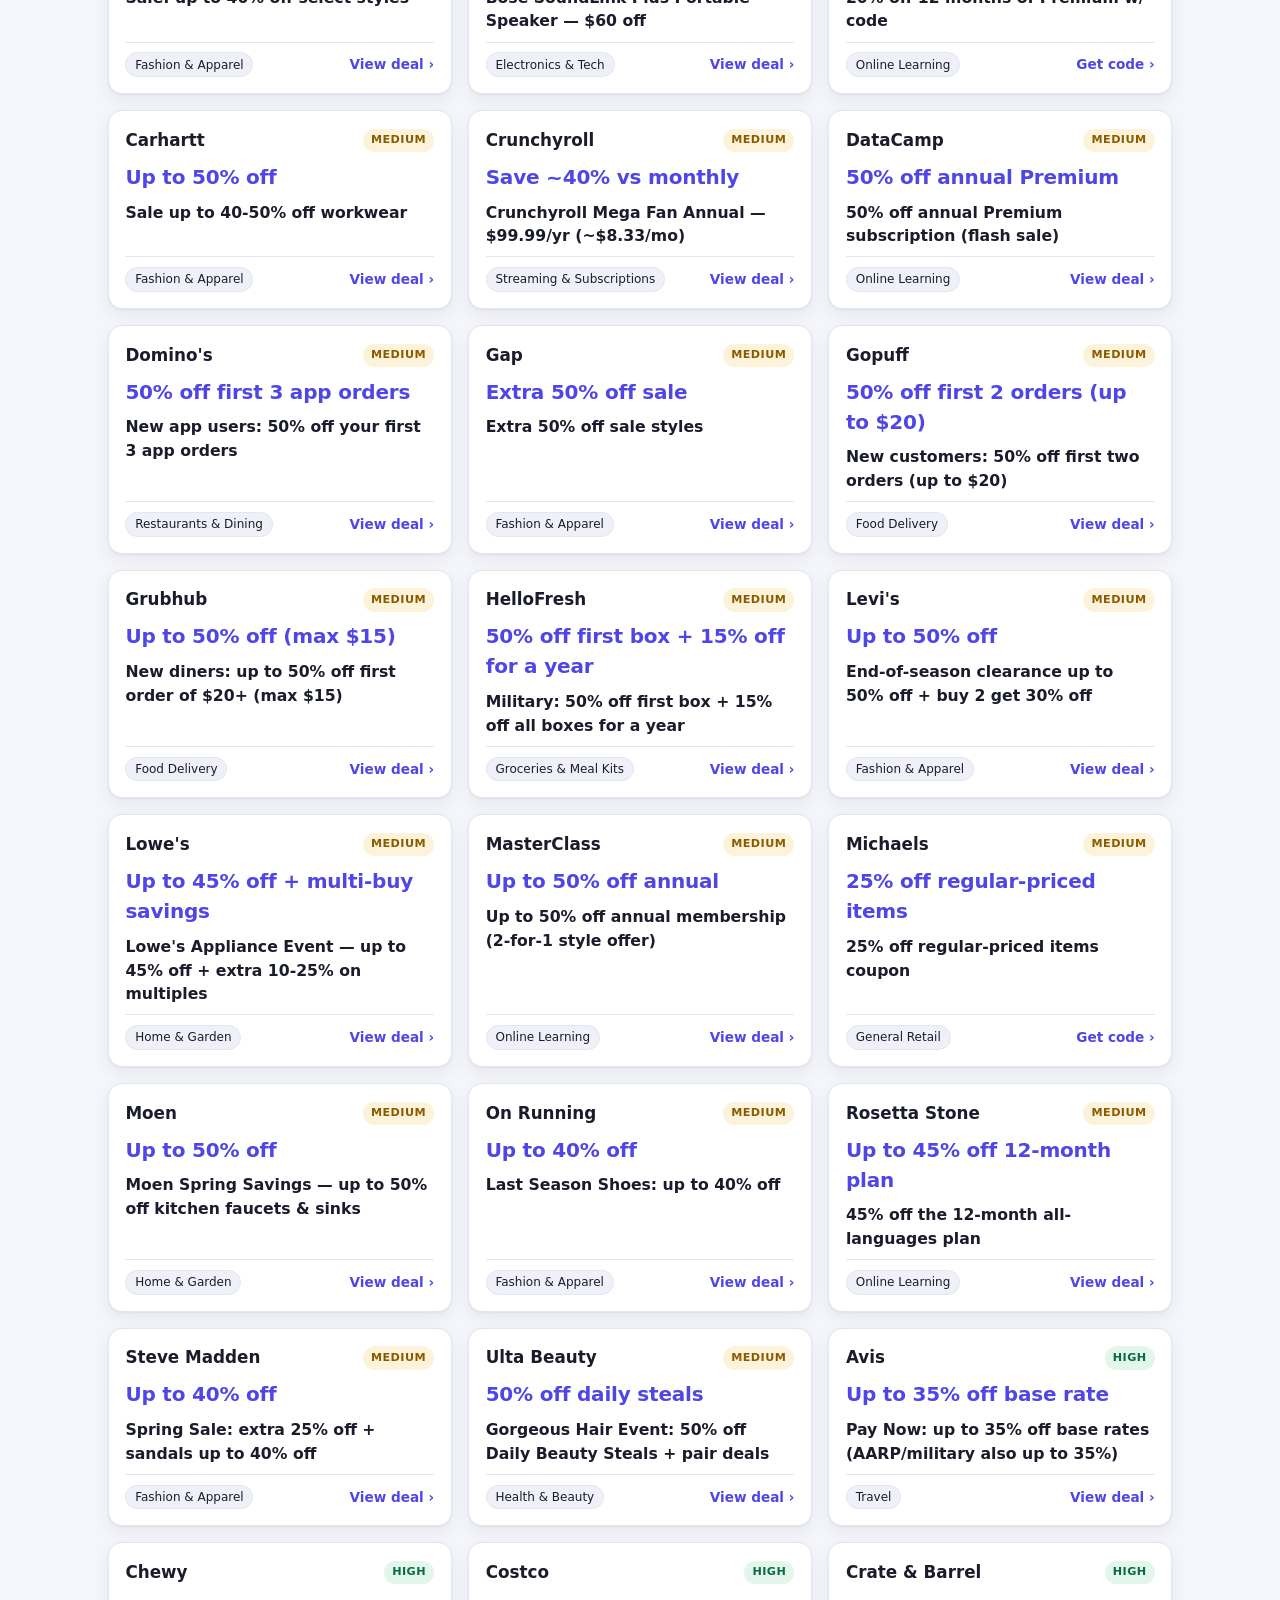
==== commit 116d452a: "Re-source to 291 hand-picked deals; add Top Deals + drawers - Replace the signup-heavy dataset with " ====
--- a/browse.html
+++ b/browse.html
@@ -3,12 +3,12 @@
 <head>
   <meta charset="UTF-8" />
   <meta name="viewport" content="width=device-width, initial-scale=1.0" />
-  <title>Browse Coupons — Best Deals</title>
-  <meta name="description" content="Browse and filter 300 real coupon and promo codes. Tap any coupon for the code, terms, and a link to the deal." />
+  <title>Browse Deals — Best Deals</title>
+  <meta name="description" content="Browse hand-picked deals on popular brands and products. Tap any deal for the code, terms, and a link to the offer." />
   <meta name="color-scheme" content="light dark" />
   <meta name="theme-color" content="#4f46e5" />
   <link rel="icon" href="data:image/svg+xml,%3Csvg%20xmlns='http://www.w3.org/2000/svg'%20viewBox='0%200%20100%20100'%3E%3Ctext%20y='.9em'%20font-size='90'%3E%F0%9F%8F%B7%EF%B8%8F%3C/text%3E%3C/svg%3E" />
-  <link rel="stylesheet" href="./assets/css/styles.css?v=3" />
+  <link rel="stylesheet" href="./assets/css/styles.css?v=4" />
   <script>
     (function () {
       try {
@@ -20,7 +20,7 @@
   </script>
 </head>
 <body>
-  <a class="skip-link" href="#main">Skip to coupons</a>
+  <a class="skip-link" href="#main">Skip to deals</a>
 
   <header class="site-header">
     <div class="container header-inner">
@@ -28,7 +28,7 @@
         <span class="brand-mark" aria-hidden="true">🏷️</span>
         <div>
           <h1 class="brand-title">Best Deals</h1>
-          <p class="brand-tagline">Tap a coupon for its code, terms, and a link to the deal.</p>
+          <p class="brand-tagline">Hand-picked deals on brands &amp; products people love. Tap any deal for the code.</p>
         </div>
       </div>
       <div class="header-actions">
@@ -46,10 +46,15 @@
 
   <div class="toolbar">
     <div class="container toolbar-inner">
-      <button id="open-filters" class="filters-btn" type="button" aria-haspopup="dialog" aria-controls="filters-drawer">
-        <span aria-hidden="true">⚙️</span> Filters
-        <span id="filter-badge" class="filter-badge" hidden></span>
-      </button>
+      <div class="toolbar-buttons">
+        <button id="open-categories" class="filters-btn" type="button" aria-haspopup="dialog" aria-controls="category-drawer">
+          <span aria-hidden="true">☰</span> Categories
+        </button>
+        <button id="open-filters" class="filters-btn" type="button" aria-haspopup="dialog" aria-controls="filters-drawer">
+          <span aria-hidden="true">⚙️</span> Filters
+          <span id="filter-badge" class="filter-badge" hidden></span>
+        </button>
+      </div>
       <p id="result-count" class="result-count" aria-live="polite"></p>
     </div>
     <div class="container">
@@ -58,12 +63,12 @@
   </div>
 
   <main id="main" class="container" tabindex="-1">
-    <div id="loading" class="state-message">Loading coupons…</div>
+    <div id="loading" class="state-message">Loading deals…</div>
     <div id="error" class="state-message state-error" hidden>
-      Sorry — we couldn’t load the coupons. Please refresh the page.
+      Sorry — we couldn’t load the deals. Please refresh the page.
     </div>
     <div id="empty" class="state-message" hidden>
-      No coupons match your filters. Open <strong>Filters</strong> and clear them, or choose “All”.
+      No deals match your filters. Open <strong>Filters</strong> and clear them, or pick a different category.
     </div>
     <div id="coupon-grid" class="coupon-grid"></div>
   </main>
@@ -71,13 +76,13 @@
   <footer class="site-footer">
     <div class="container">
       <p>
-        <strong>Best Deals</strong> is a static, open coupon directory. Coupons were gathered from public sources
-        (official brand pages and reputable deal sites) during a single collection run; each coupon links to its source.
+        <strong>Best Deals</strong> is a static, open deals directory. Deals were gathered from public sources
+        (official brand sale pages and reputable deal sites) during a single collection run; each deal links to its source.
       </p>
       <p class="footer-disclaimer">
-        “Confirmed active” reflects when a code was found listed as active on its source — not a guarantee it will work at
-        checkout. Offers may expire or be restricted. Verify before purchasing. This site has no affiliation with the
-        brands listed and earns no commission.
+        “Confirmed active” reflects when a deal was found listed as active on its source — not a guarantee it will work at
+        checkout. Deals are time-limited and may expire or be restricted. Verify before purchasing. This site has no
+        affiliation with the brands listed and earns no commission.
       </p>
       <p class="footer-updated">Data last updated: <span id="footer-updated">—</span></p>
     </div>
@@ -85,6 +90,16 @@
 
   <!-- ===== Drawers ===== -->
   <div class="drawer-backdrop" aria-hidden="true"></div>
+
+  <aside id="category-drawer" class="drawer drawer-right" role="dialog" aria-modal="true" aria-label="Jump to category" aria-hidden="true">
+    <div class="drawer-head">
+      <h2 class="drawer-title">Jump to category</h2>
+      <button class="drawer-close" type="button" data-drawer-close aria-label="Close categories">✕</button>
+    </div>
+    <div class="drawer-body">
+      <ul id="category-list" class="cat-jump-list"></ul>
+    </div>
+  </aside>
 
   <aside id="filters-drawer" class="drawer drawer-right" role="dialog" aria-modal="true" aria-label="Filters" aria-hidden="true">
     <div class="drawer-head">
@@ -94,7 +109,20 @@
     <div class="drawer-body">
       <div class="control">
         <label for="search">Search</label>
-        <input id="search" type="search" placeholder="Search store, offer, or code…" autocomplete="off" data-autofocus />
+        <input id="search" type="search" placeholder="Search store, product, or code…" autocomplete="off" data-autofocus />
+      </div>
+      <label class="toggle">
+        <input type="checkbox" id="featured-toggle" />
+        <span>★ Top deals only</span>
+      </label>
+      <div class="control">
+        <label for="sort">Sort by</label>
+        <select id="sort">
+          <option value="best">Best</option>
+          <option value="reliability">Reliability</option>
+          <option value="verified">Newest verified</option>
+          <option value="store">Store (A–Z)</option>
+        </select>
       </div>
       <div class="control">
         <label for="reliability">Reliability</label>
@@ -105,22 +133,10 @@
           <option value="low">Low</option>
         </select>
       </div>
-      <div class="control">
-        <label for="sort">Sort by</label>
-        <select id="sort">
-          <option value="reliability">Reliability</option>
-          <option value="verified">Newest verified</option>
-          <option value="store">Store (A–Z)</option>
-        </select>
-      </div>
-      <div class="filter-group">
-        <span class="filter-group-label">Category</span>
-        <ul id="category-list" class="drawer-cats"></ul>
-      </div>
     </div>
     <div class="drawer-foot">
       <button id="clear-filters" class="btn-ghost" type="button">Clear all</button>
-      <button class="btn-primary" type="button" data-drawer-close>Show <span id="apply-count">…</span> results</button>
+      <button class="btn-primary" type="button" data-drawer-close>Show <span id="apply-count">…</span> deals</button>
     </div>
   </aside>
 
@@ -134,8 +150,8 @@
 
   <div id="copy-live" class="visually-hidden" aria-live="assertive"></div>
 
-  <script src="./assets/js/theme.js?v=3" defer></script>
-  <script src="./assets/js/drawer.js?v=3" defer></script>
-  <script src="./assets/js/app.js?v=3" defer></script>
+  <script src="./assets/js/theme.js?v=4" defer></script>
+  <script src="./assets/js/drawer.js?v=4" defer></script>
+  <script src="./assets/js/app.js?v=4" defer></script>
 </body>
 </html>
--- a/assets/css/styles.css
+++ b/assets/css/styles.css
@@ -566,3 +566,29 @@
 @media (prefers-reduced-motion: reduce) {
   .drawer, .drawer-backdrop { transition: none; }
 }
+
+/* ===== Top Deals (overview) ===== */
+.top-deals { margin: 1.3rem 0 0.4rem; }
+.top-deals-head { display: flex; align-items: baseline; justify-content: space-between; gap: 1rem; margin-bottom: 0.8rem; }
+.top-deals-title { margin: 0; font-size: 1.35rem; letter-spacing: -0.01em; }
+.top-deals-grid { display: grid; grid-template-columns: repeat(auto-fill, minmax(240px, 1fr)); gap: var(--gap); }
+.top-deal-card { text-decoration: none; color: inherit; display: flex; flex-direction: column; gap: 0.55rem; }
+
+/* ===== Featured badge ===== */
+.card-badges { display: inline-flex; gap: 0.35rem; align-items: center; }
+.badge-featured { background: linear-gradient(135deg, #f59e0b, #ef4444); color: #fff; }
+
+/* ===== Toolbar: two buttons + featured toggle ===== */
+.toolbar-buttons { display: flex; gap: 0.5rem; }
+.toggle { display: inline-flex; align-items: center; gap: 0.5rem; cursor: pointer; font-weight: 600; font-size: 0.92rem; }
+.toggle input { width: 18px; height: 18px; accent-color: var(--primary); cursor: pointer; }
+
+/* ===== Category-jump drawer list ===== */
+.cat-jump-list { list-style: none; margin: 0; padding: 0; display: flex; flex-direction: column; gap: 0.4rem; }
+.cat-jump-list .category-pill { display: flex; align-items: center; justify-content: space-between; width: 100%; text-decoration: none; padding: 0.7rem 0.9rem; border-radius: var(--radius-sm); font-size: 0.95rem; }
+.cat-jump-list .category-pill .count { background: var(--surface-2); border-radius: 999px; padding: 0.05rem 0.55rem; opacity: 1; margin-left: 0.5rem; }
+.cat-jump-list .category-pill[aria-pressed="true"] .count { background: rgba(255, 255, 255, 0.25); }
+
+@media (max-width: 560px) {
+  .toolbar-inner { flex-wrap: wrap; }
+}
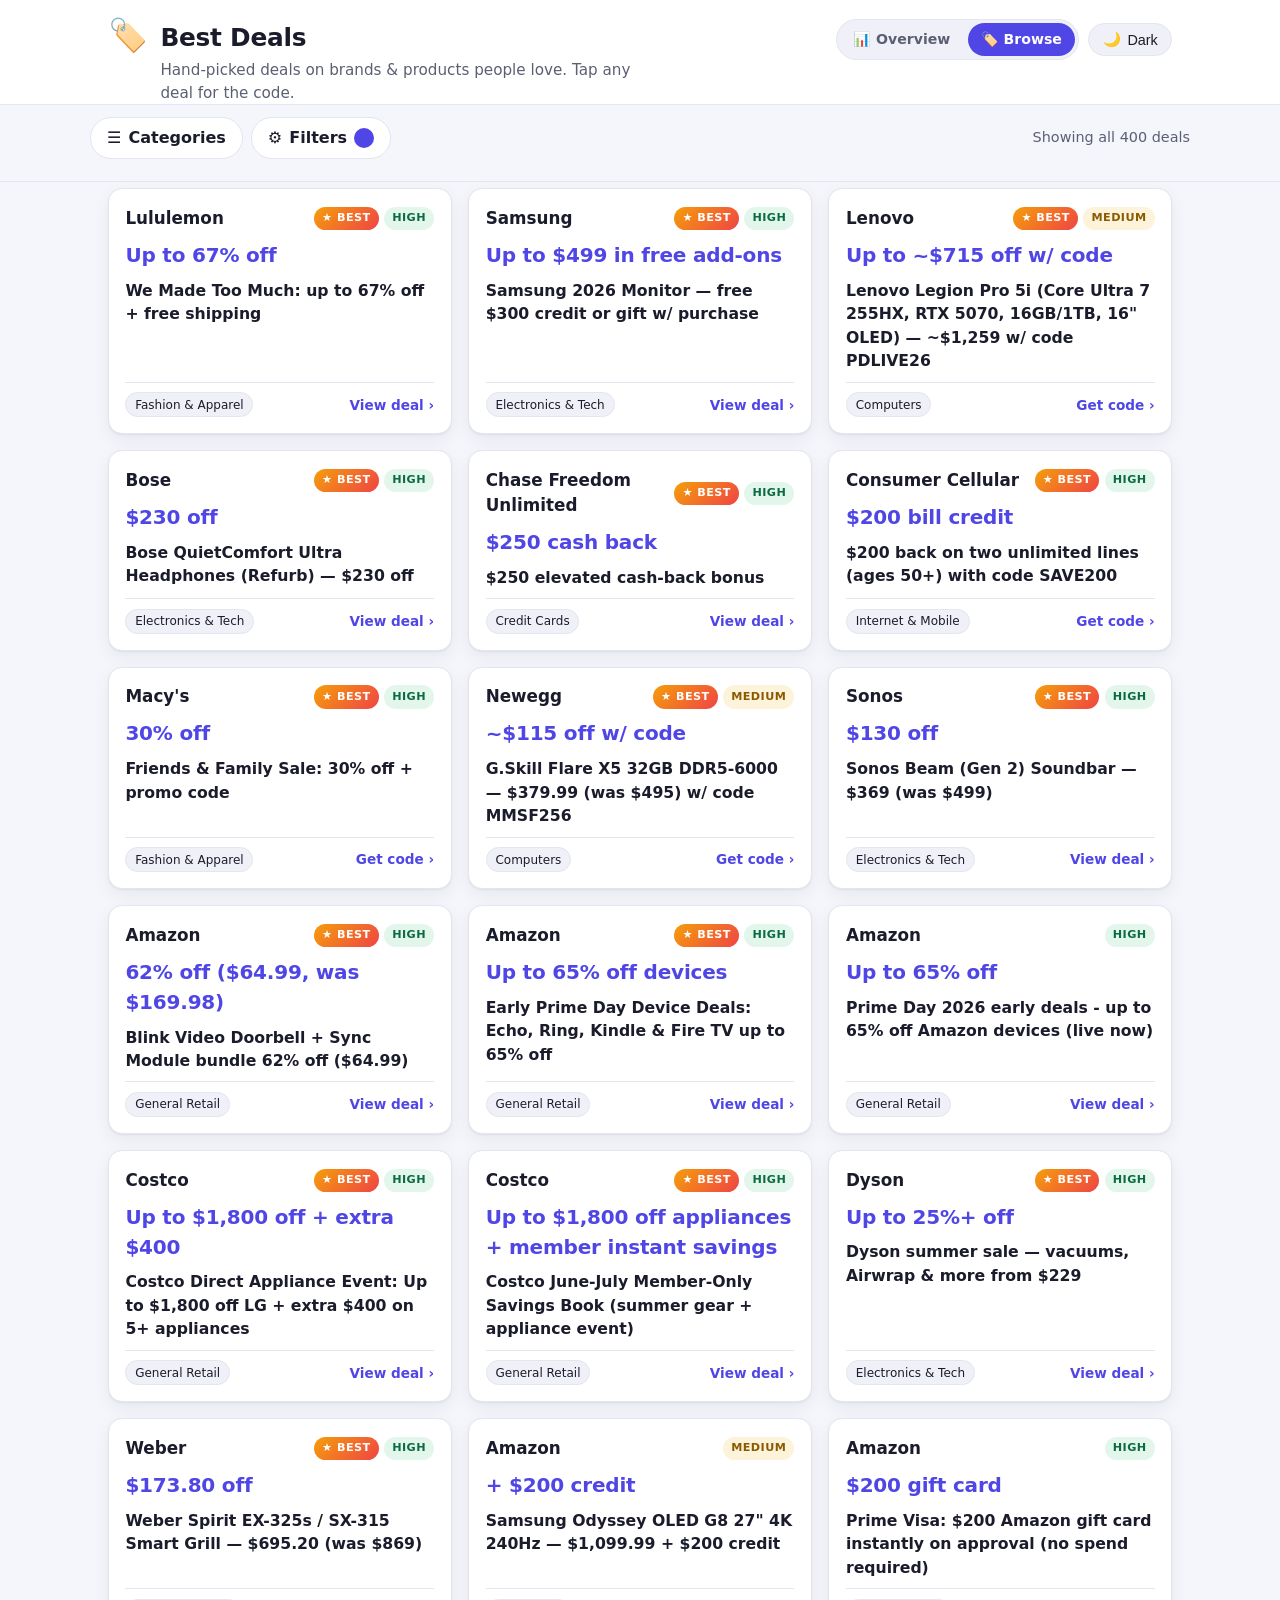
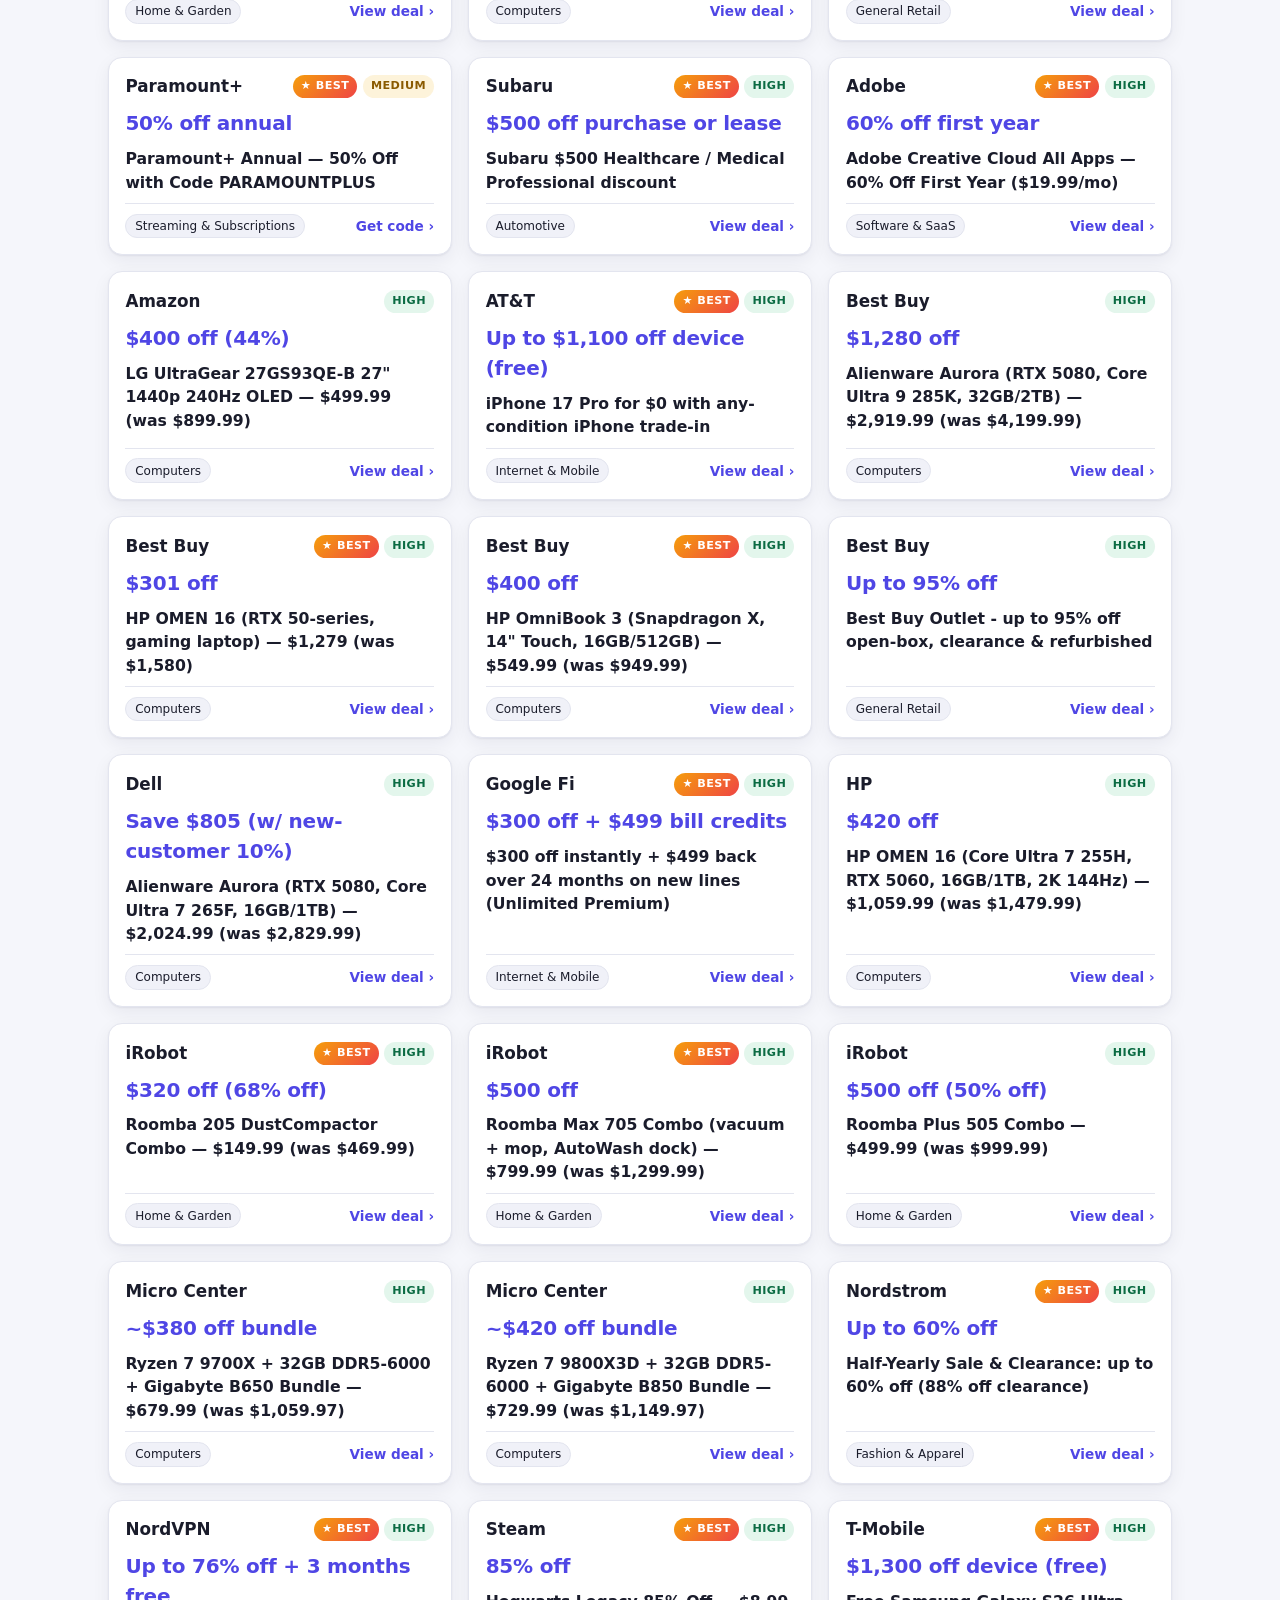
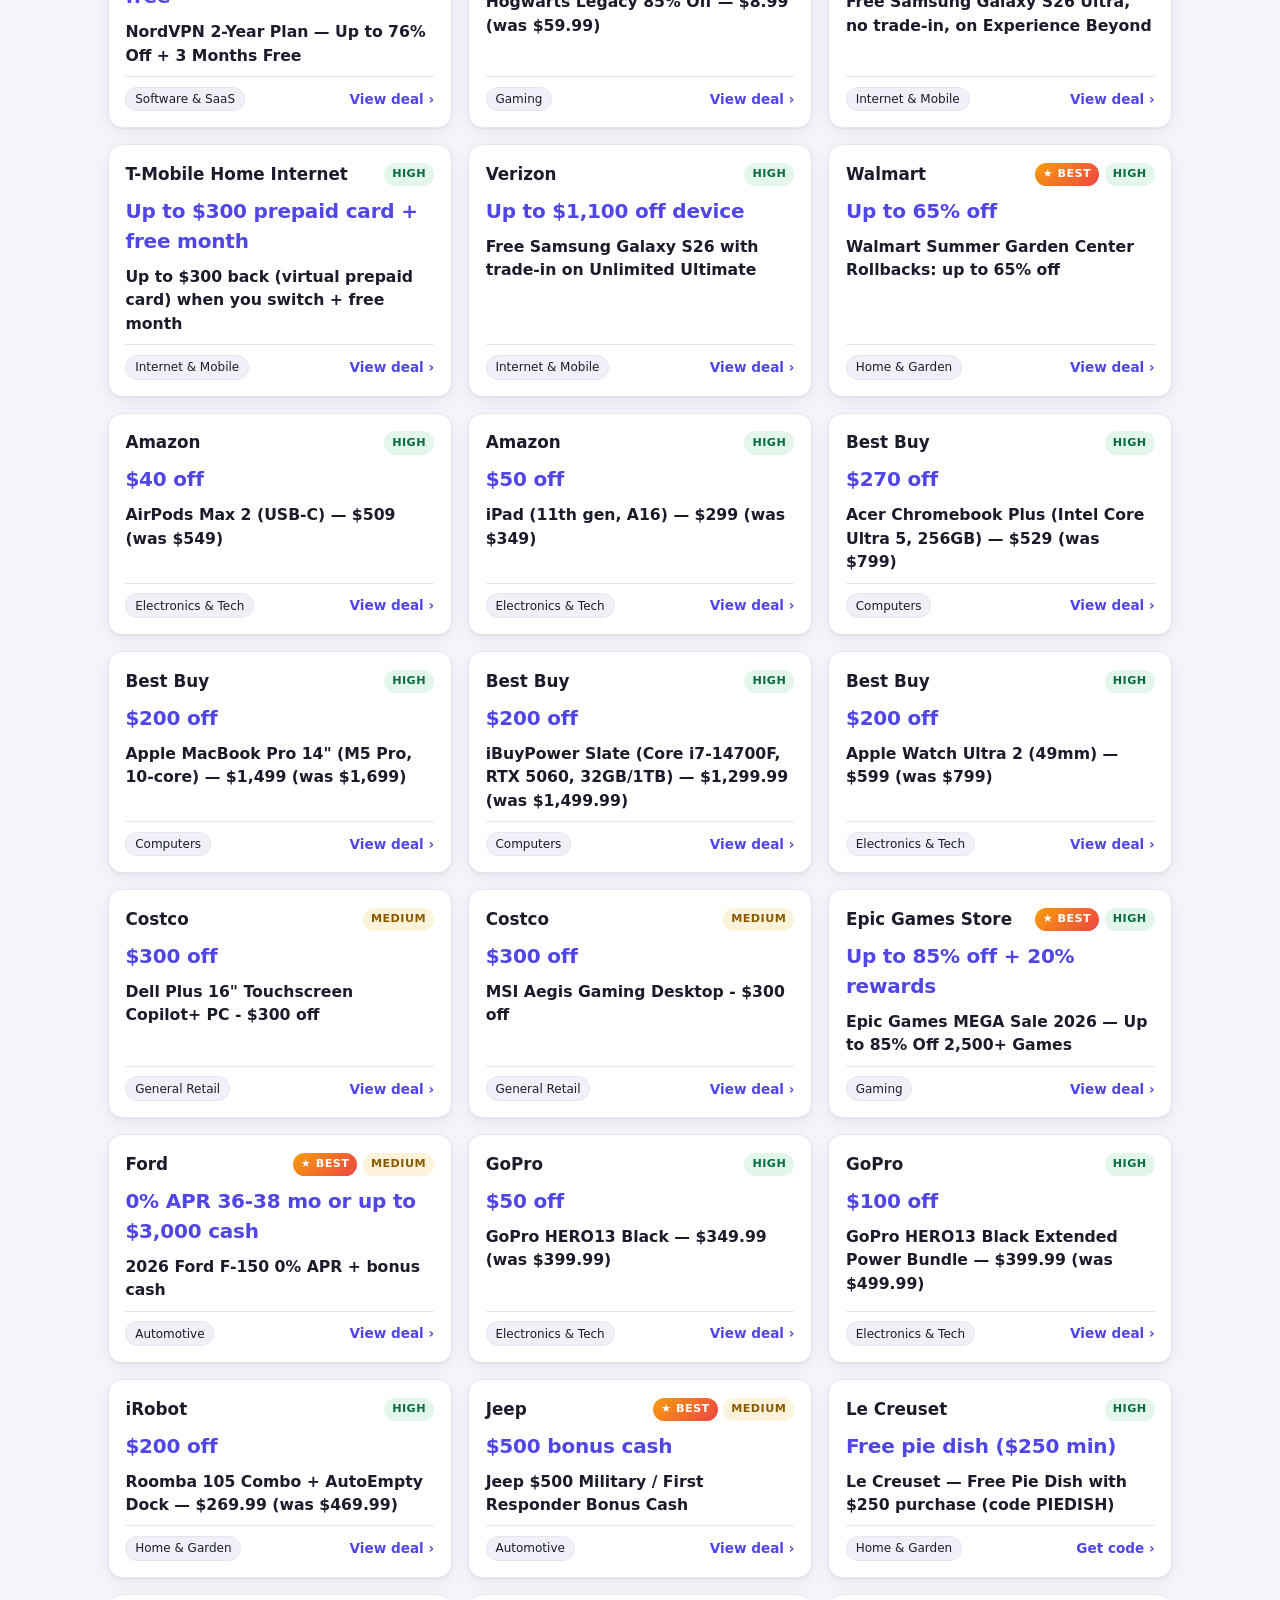
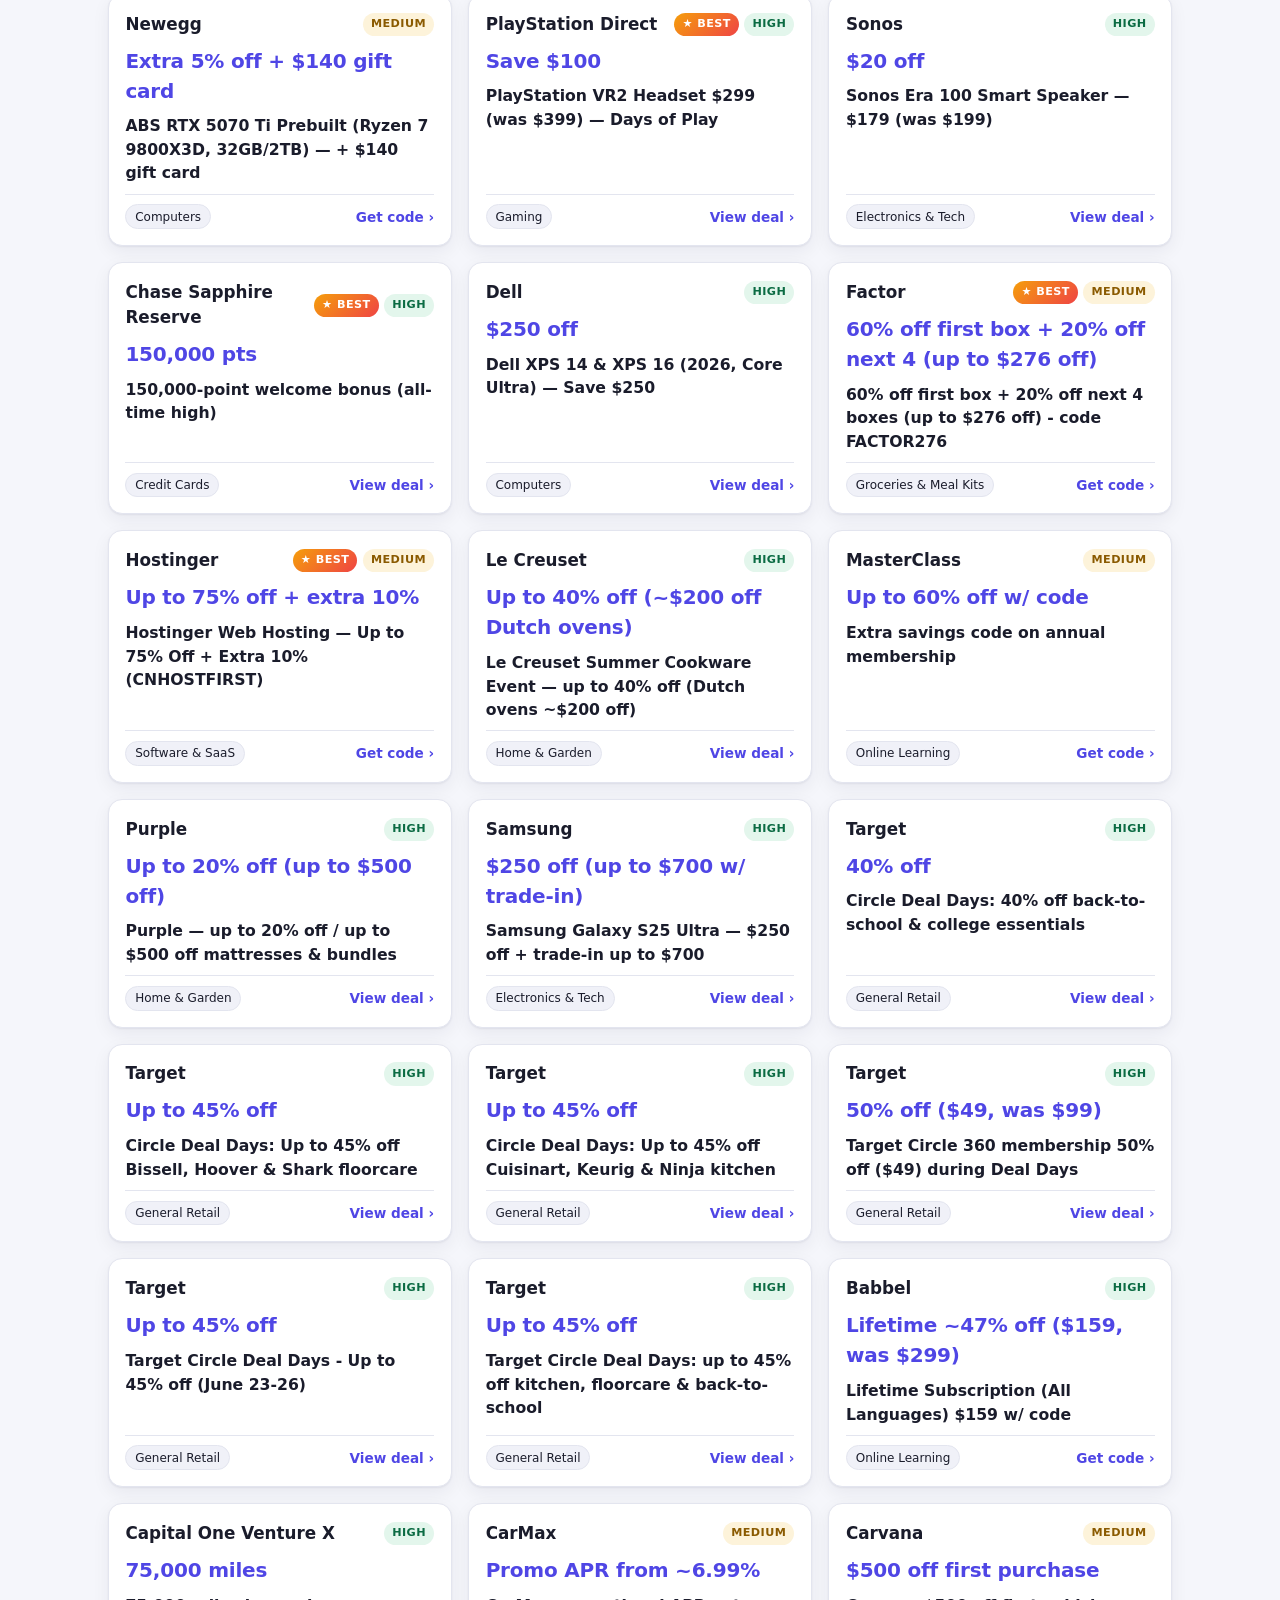
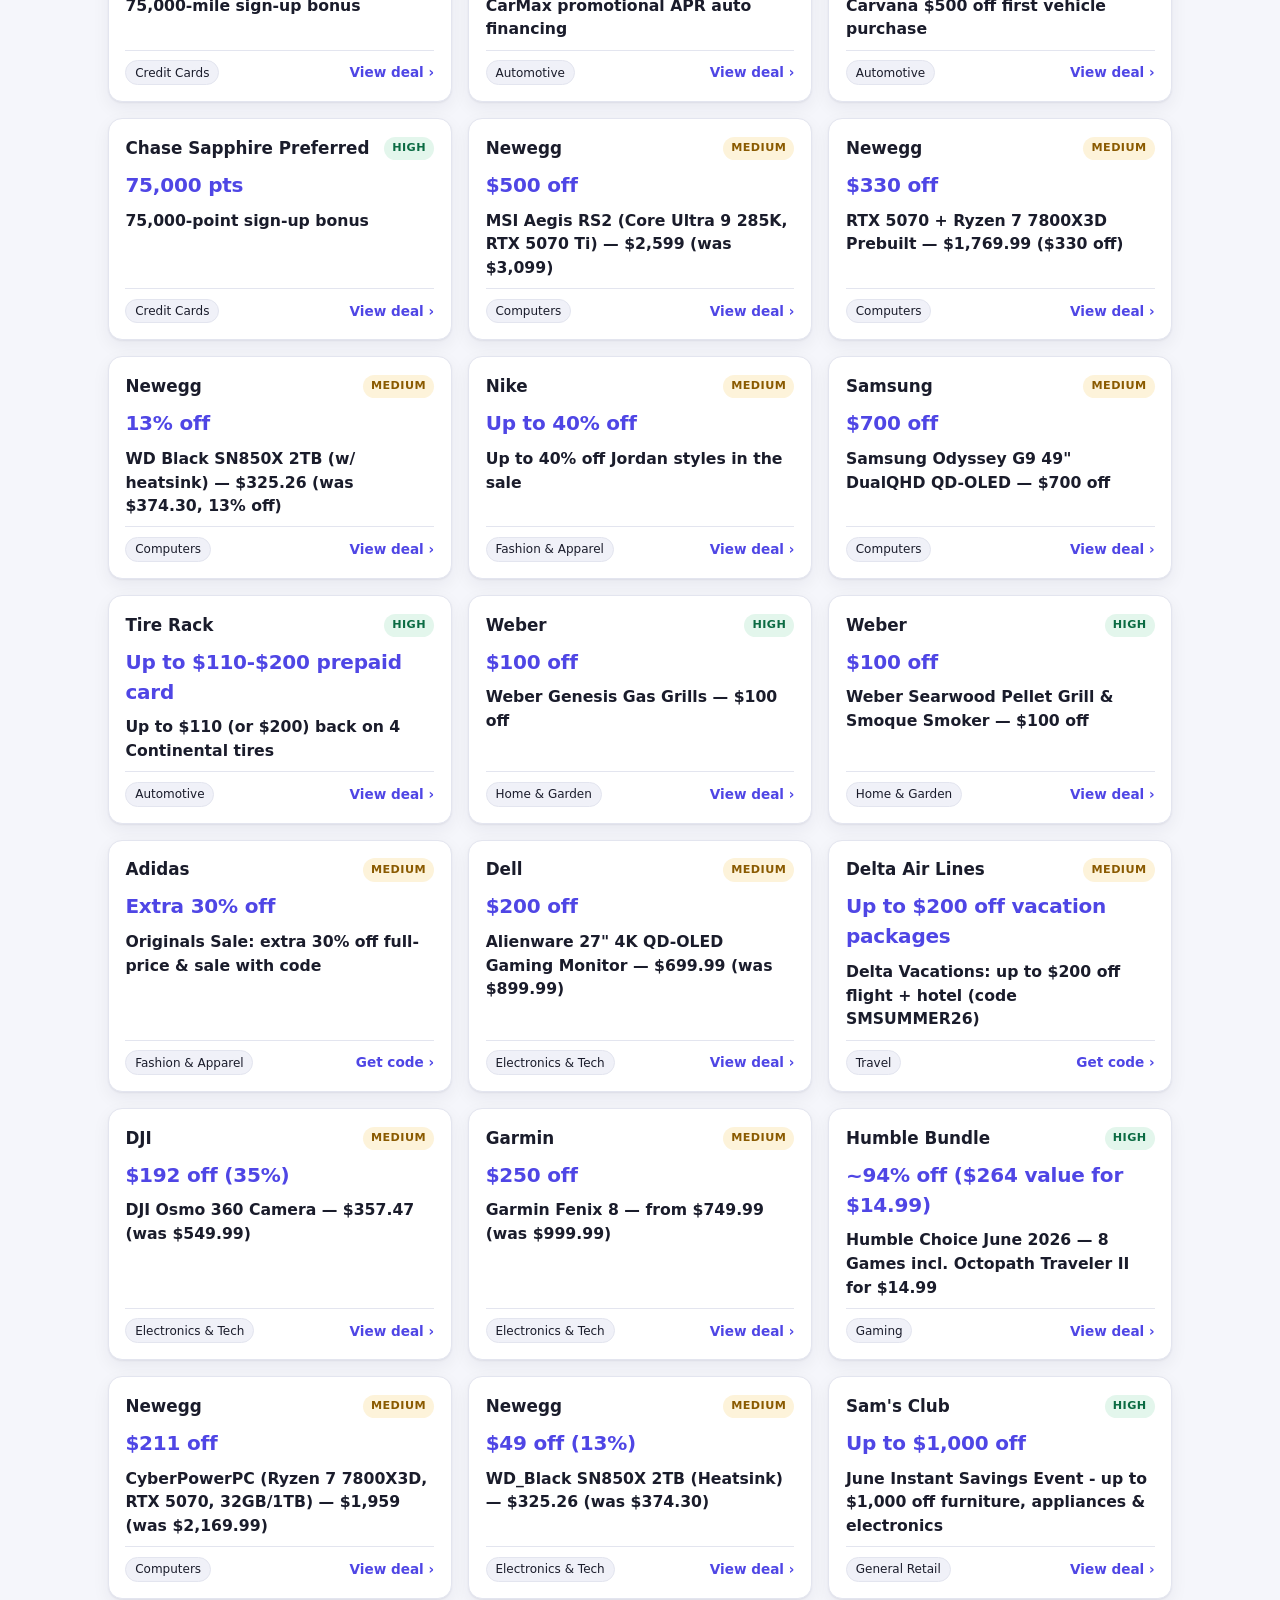
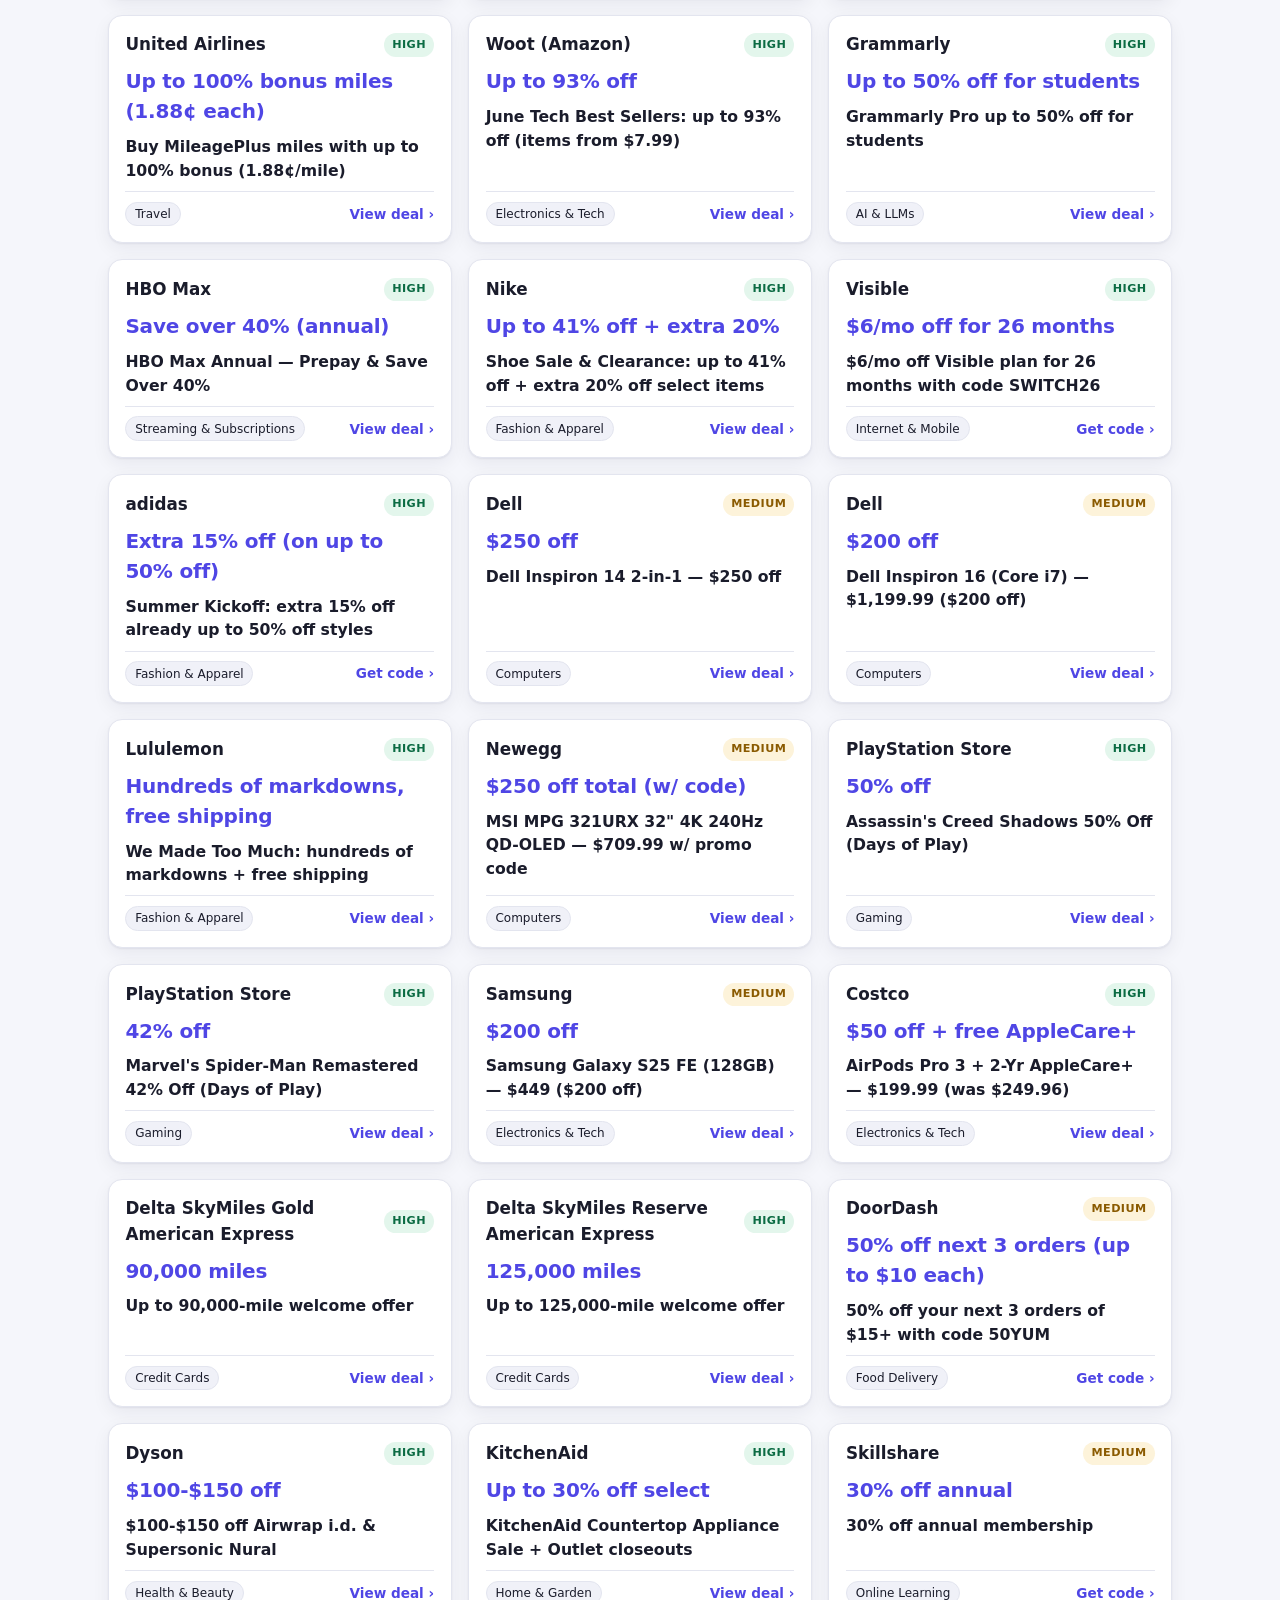
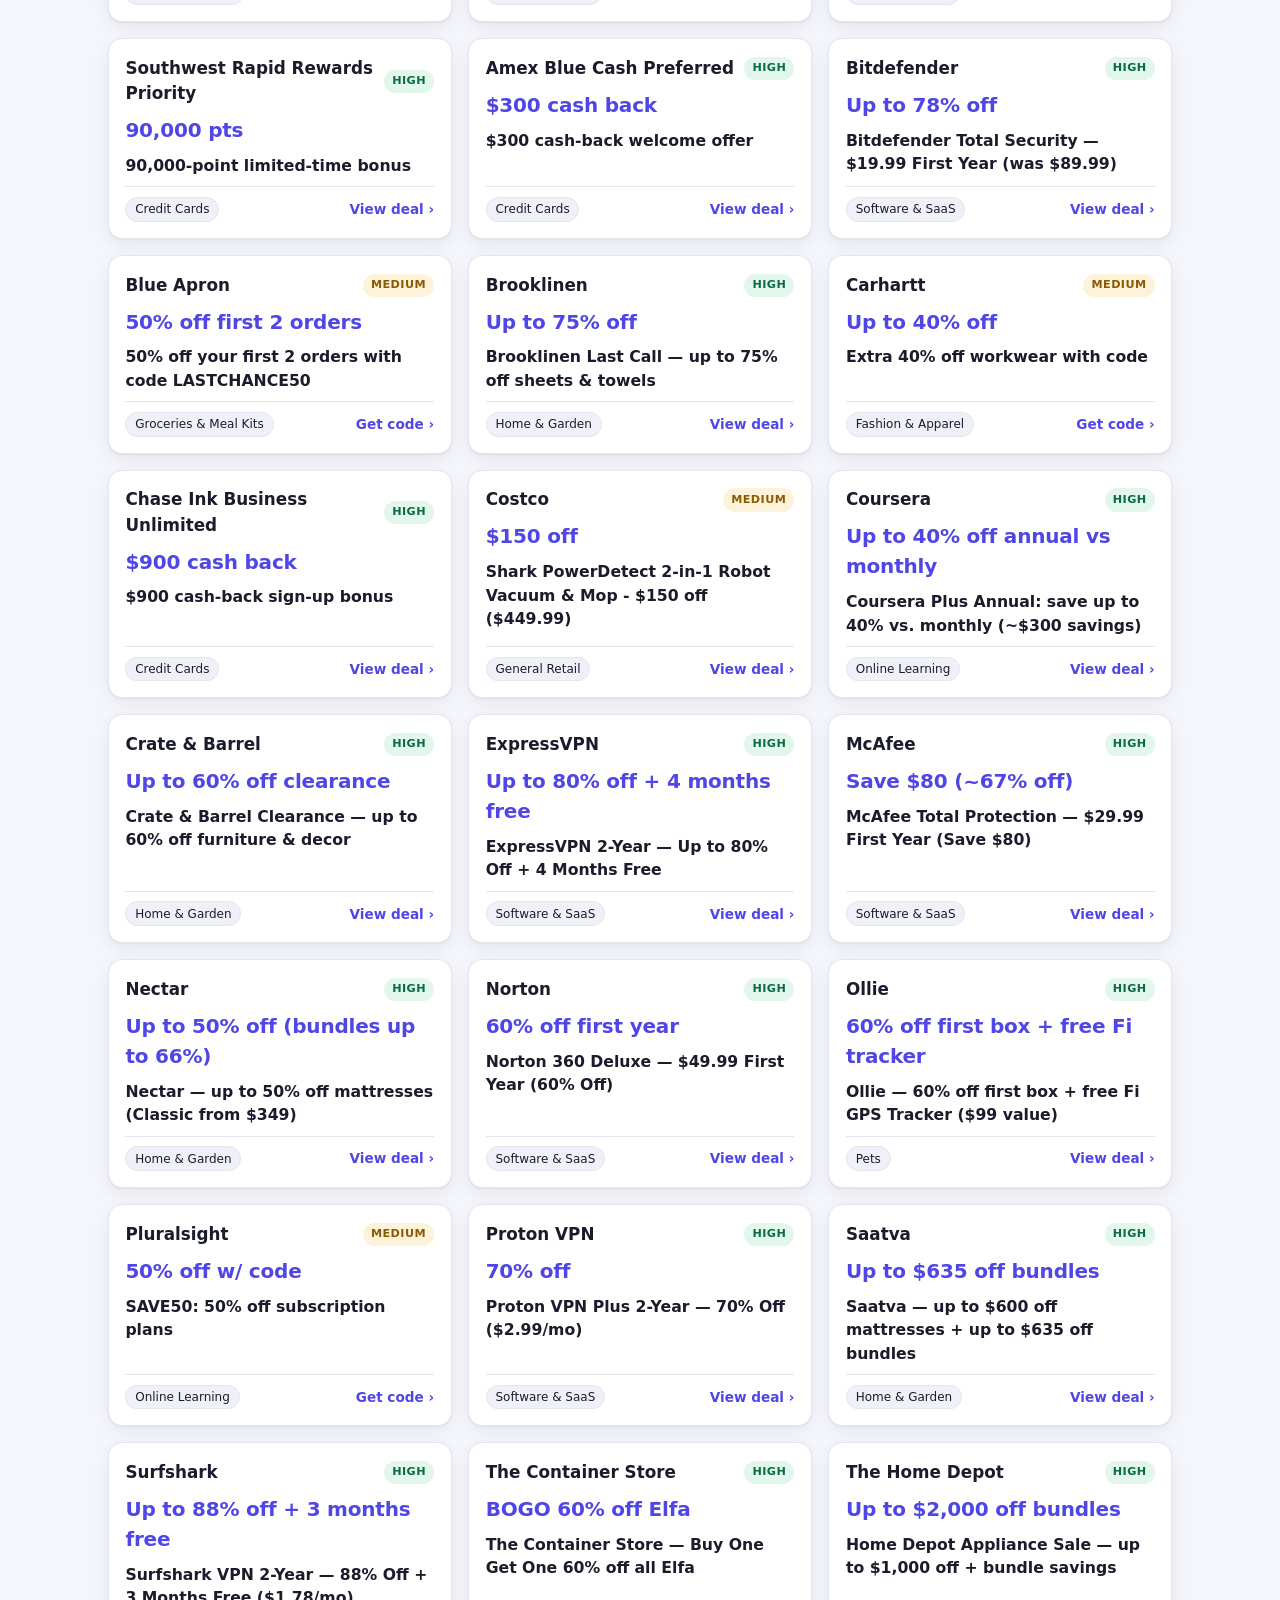
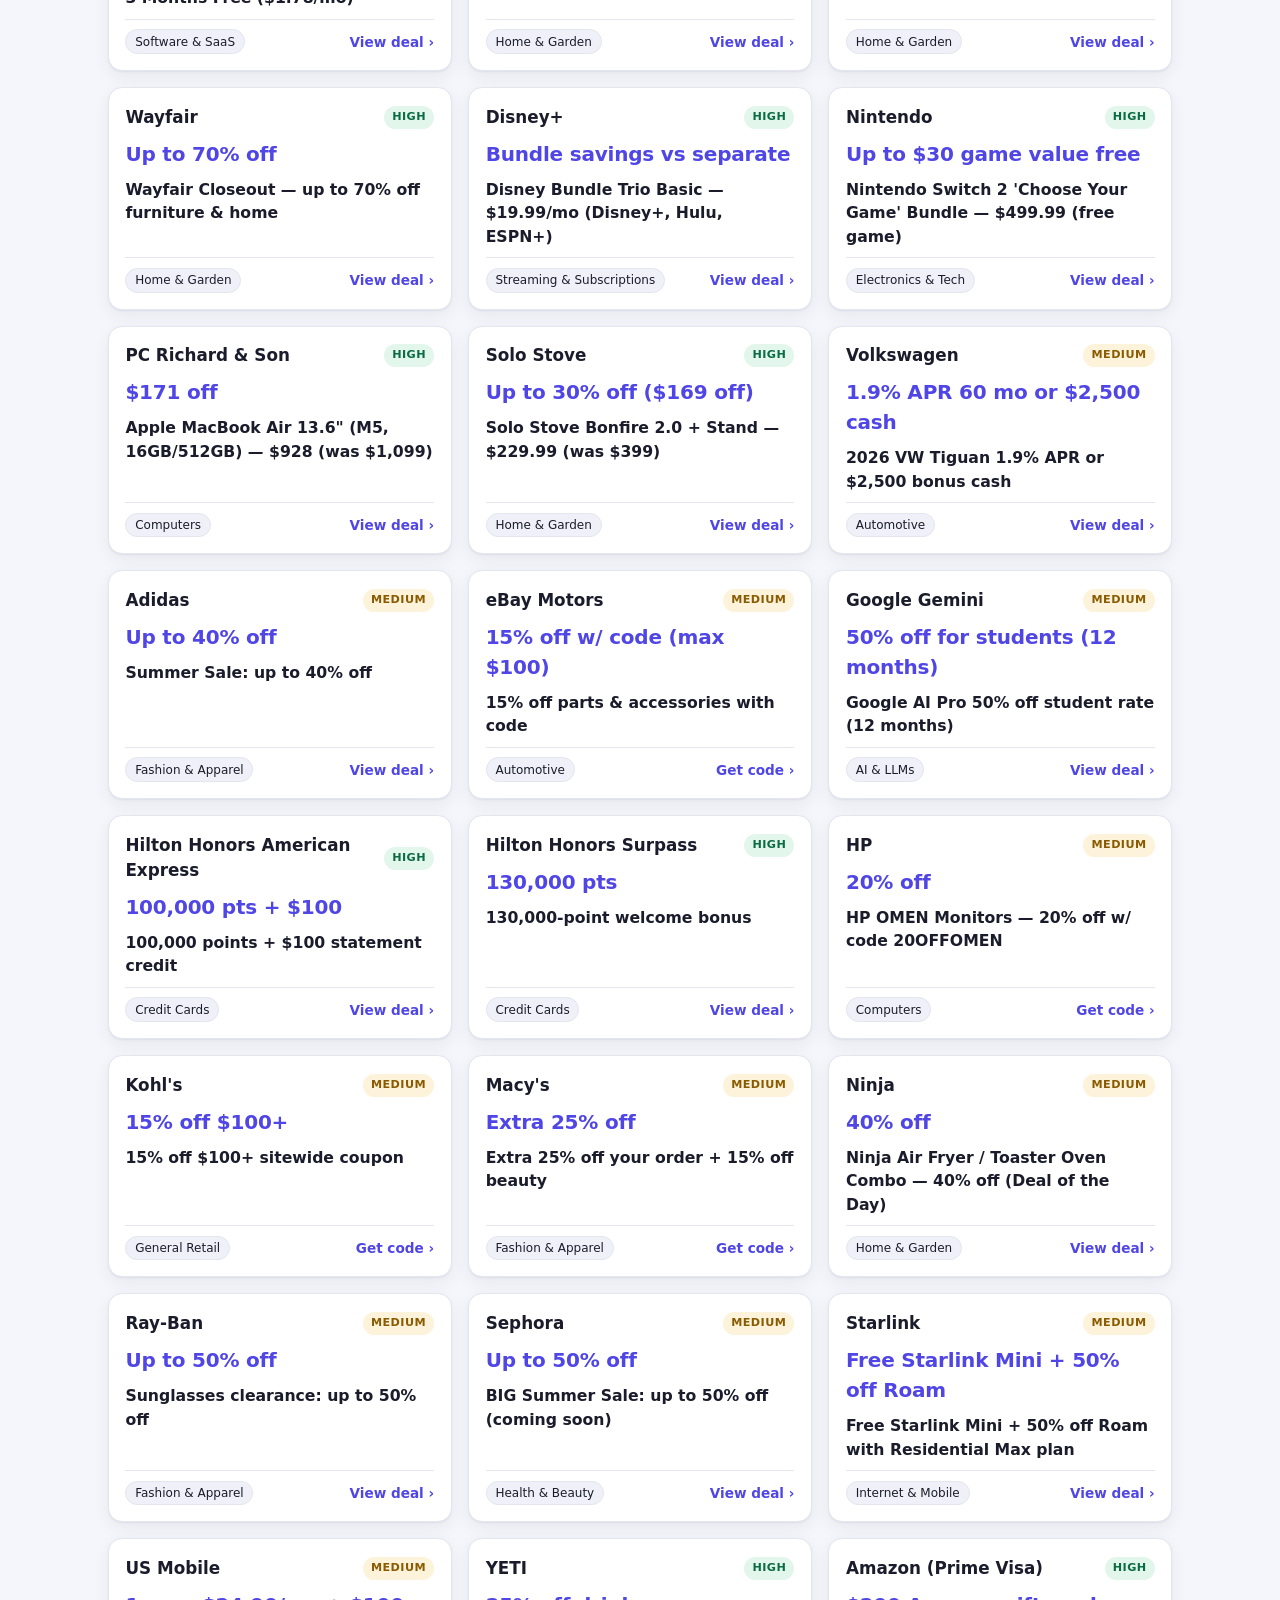
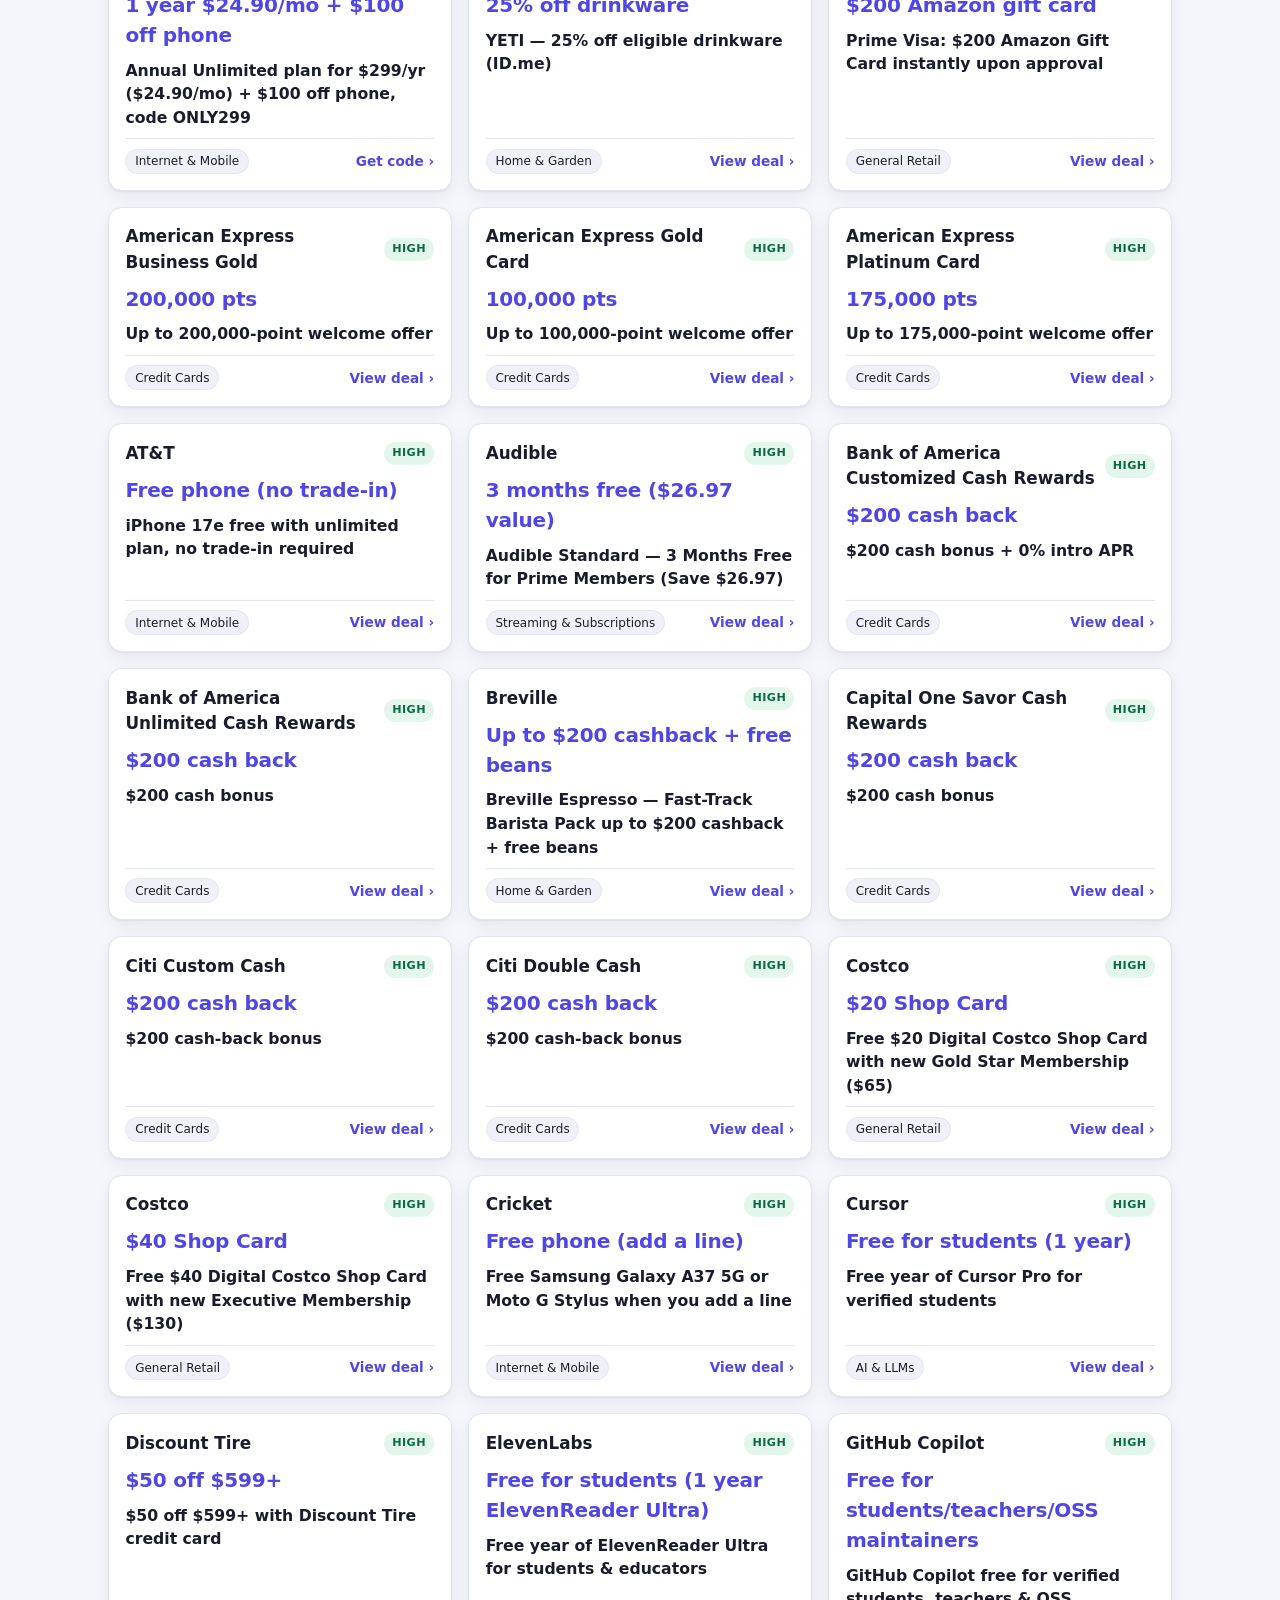
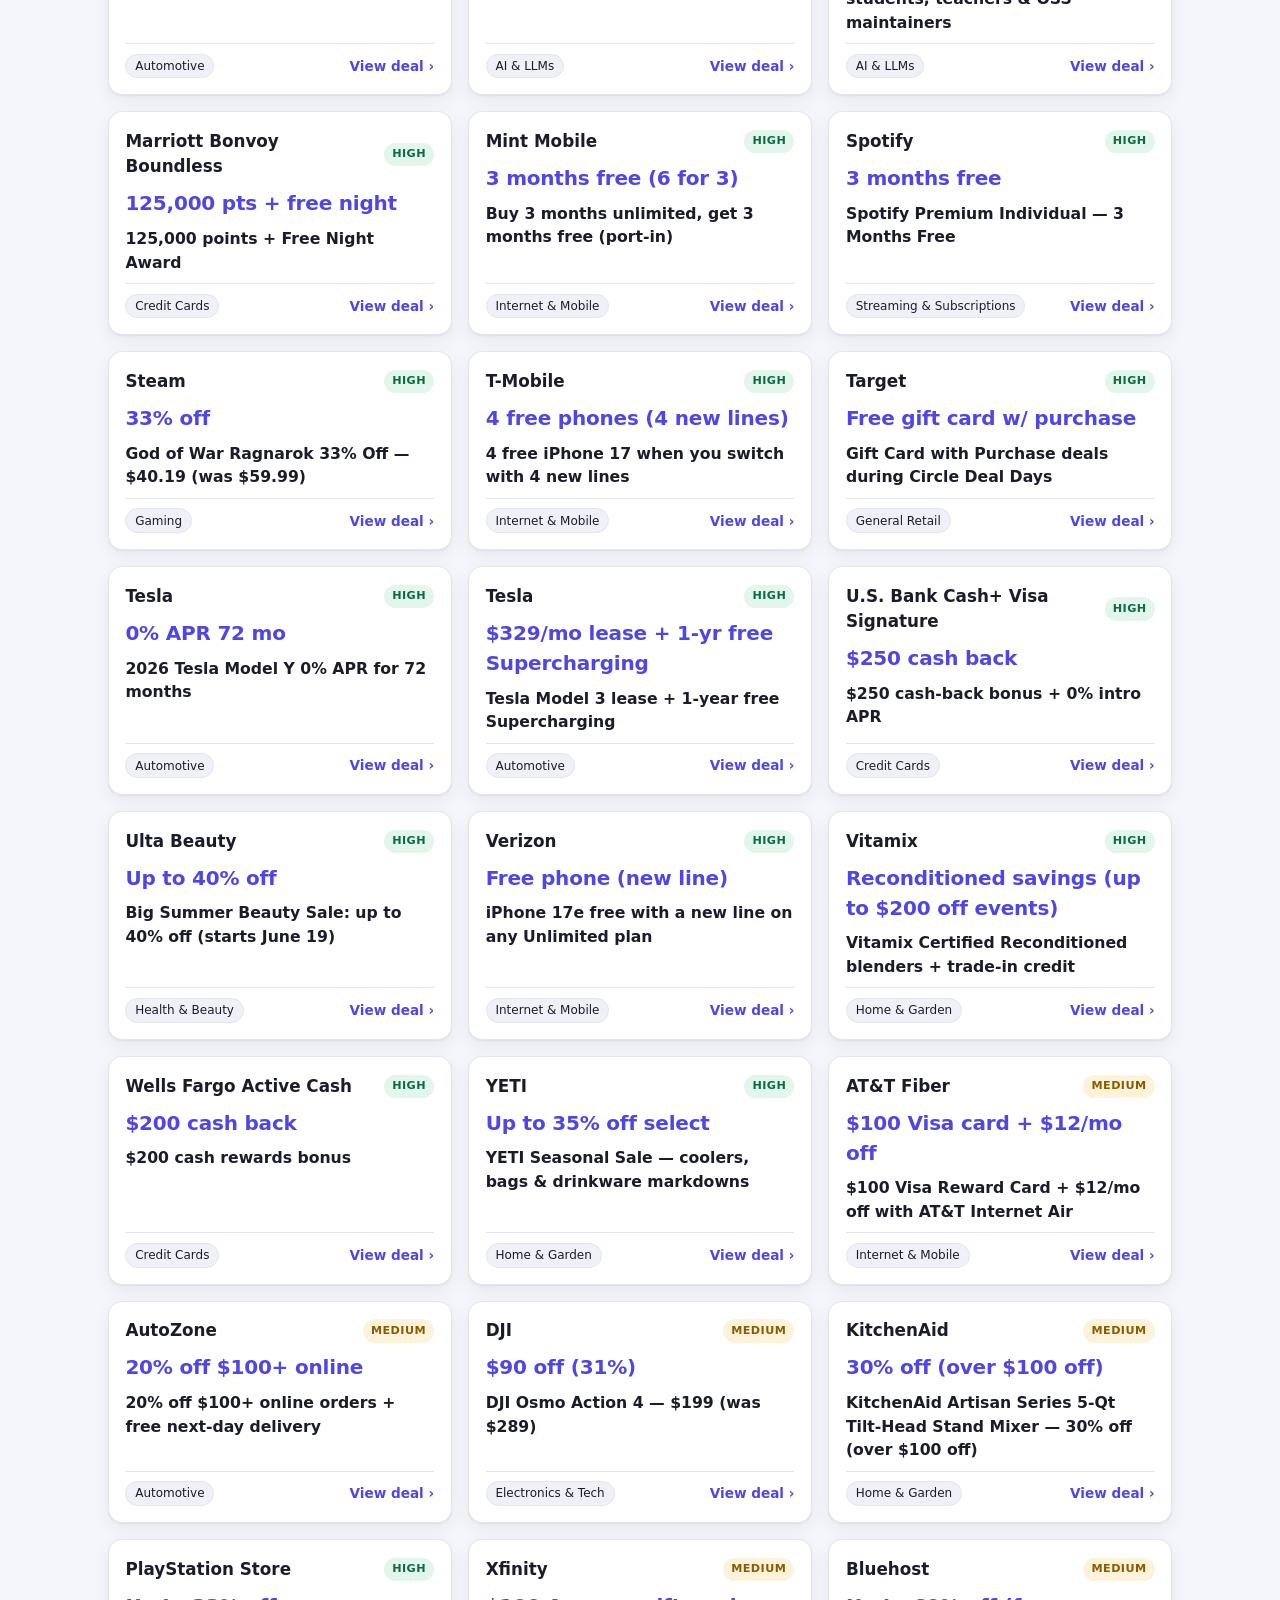
==== commit bc62dfd6: "Expand to 400 deals across 19 categories; add Top 10 Daily - New categories: Credit Cards, Internet " ====
--- a/browse.html
+++ b/browse.html
@@ -8,7 +8,7 @@
   <meta name="color-scheme" content="light dark" />
   <meta name="theme-color" content="#4f46e5" />
   <link rel="icon" href="data:image/svg+xml,%3Csvg%20xmlns='http://www.w3.org/2000/svg'%20viewBox='0%200%20100%20100'%3E%3Ctext%20y='.9em'%20font-size='90'%3E%F0%9F%8F%B7%EF%B8%8F%3C/text%3E%3C/svg%3E" />
-  <link rel="stylesheet" href="./assets/css/styles.css?v=4" />
+  <link rel="stylesheet" href="./assets/css/styles.css?v=5" />
   <script>
     (function () {
       try {
@@ -150,8 +150,8 @@
 
   <div id="copy-live" class="visually-hidden" aria-live="assertive"></div>
 
-  <script src="./assets/js/theme.js?v=4" defer></script>
-  <script src="./assets/js/drawer.js?v=4" defer></script>
-  <script src="./assets/js/app.js?v=4" defer></script>
+  <script src="./assets/js/theme.js?v=5" defer></script>
+  <script src="./assets/js/drawer.js?v=5" defer></script>
+  <script src="./assets/js/app.js?v=5" defer></script>
 </body>
 </html>
--- a/assets/css/styles.css
+++ b/assets/css/styles.css
@@ -592,3 +592,21 @@
 @media (max-width: 560px) {
   .toolbar-inner { flex-wrap: wrap; }
 }
+
+/* ===== Today's Top 10 (overview) ===== */
+.daily-top10 { margin: 1.3rem 0 0.4rem; }
+.daily-date { color: var(--text-muted); font-size: 0.85rem; }
+.daily-top10-list { list-style: none; margin: 0; padding: 0; display: grid; grid-template-columns: repeat(auto-fill, minmax(290px, 1fr)); gap: 0.6rem; }
+.daily-deal { display: flex; align-items: center; gap: 0.75rem; text-decoration: none; color: inherit; background: var(--surface); border: 1px solid var(--border); border-radius: var(--radius); padding: 0.7rem 0.85rem; box-shadow: var(--shadow); }
+.daily-deal:hover { border-color: var(--primary); }
+.daily-deal:focus-visible { outline: 2px solid var(--primary); outline-offset: 2px; }
+.daily-rank { flex-shrink: 0; width: 32px; height: 32px; border-radius: 999px; background: linear-gradient(135deg, #f59e0b, #ef4444); color: #fff; font-weight: 800; display: flex; align-items: center; justify-content: center; font-size: 0.95rem; }
+.daily-info { min-width: 0; }
+.daily-store { font-weight: 700; font-size: 0.95rem; }
+.daily-disc { color: var(--primary); font-weight: 700; font-size: 0.88rem; }
+.daily-title { color: var(--text-muted); font-size: 0.8rem; overflow: hidden; text-overflow: ellipsis; white-space: nowrap; }
+
+/* special "Top 10" category pill */
+.cat-special { background: linear-gradient(135deg, rgba(245, 158, 11, 0.16), rgba(239, 68, 68, 0.12)); border-color: #f59e0b; font-weight: 700; }
+.cat-special[aria-pressed="true"] { background: linear-gradient(135deg, #f59e0b, #ef4444); color: #fff; border-color: transparent; }
+.cat-special[aria-pressed="true"] .count { background: rgba(255, 255, 255, 0.25); }
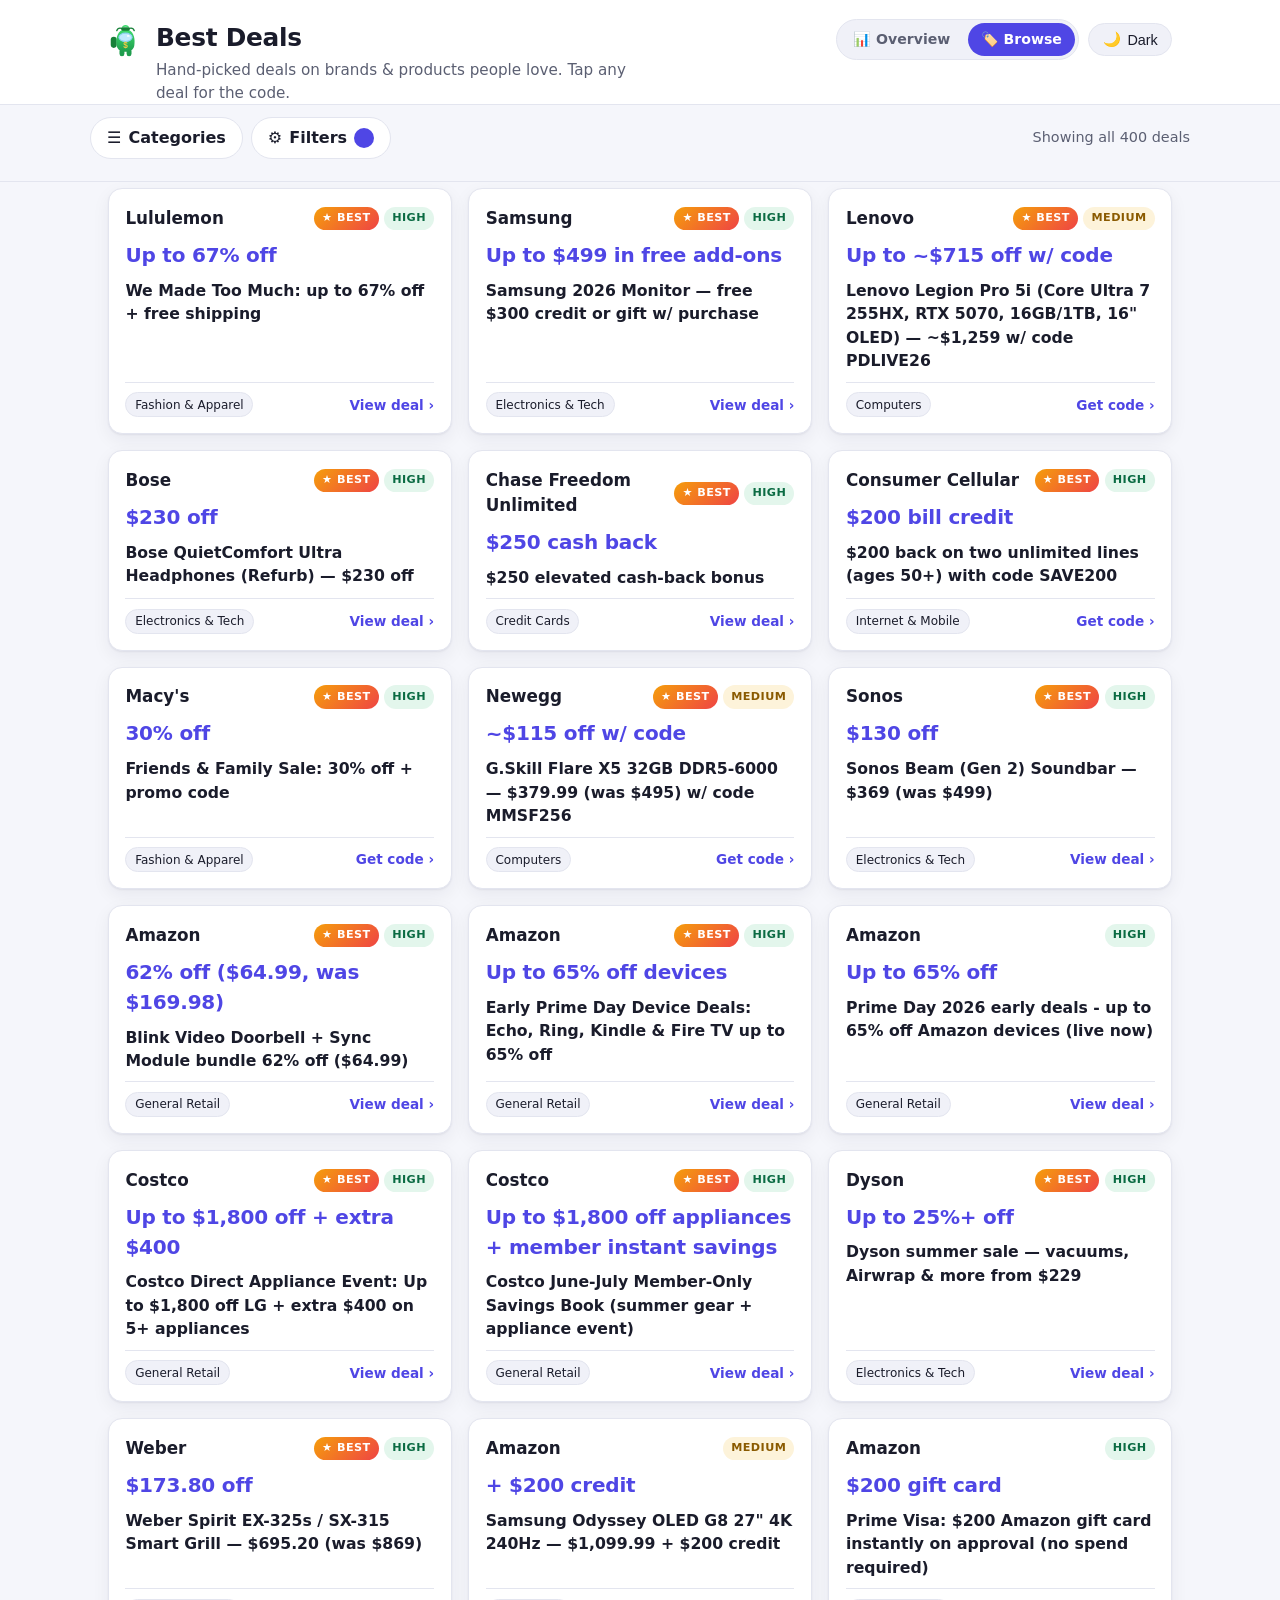
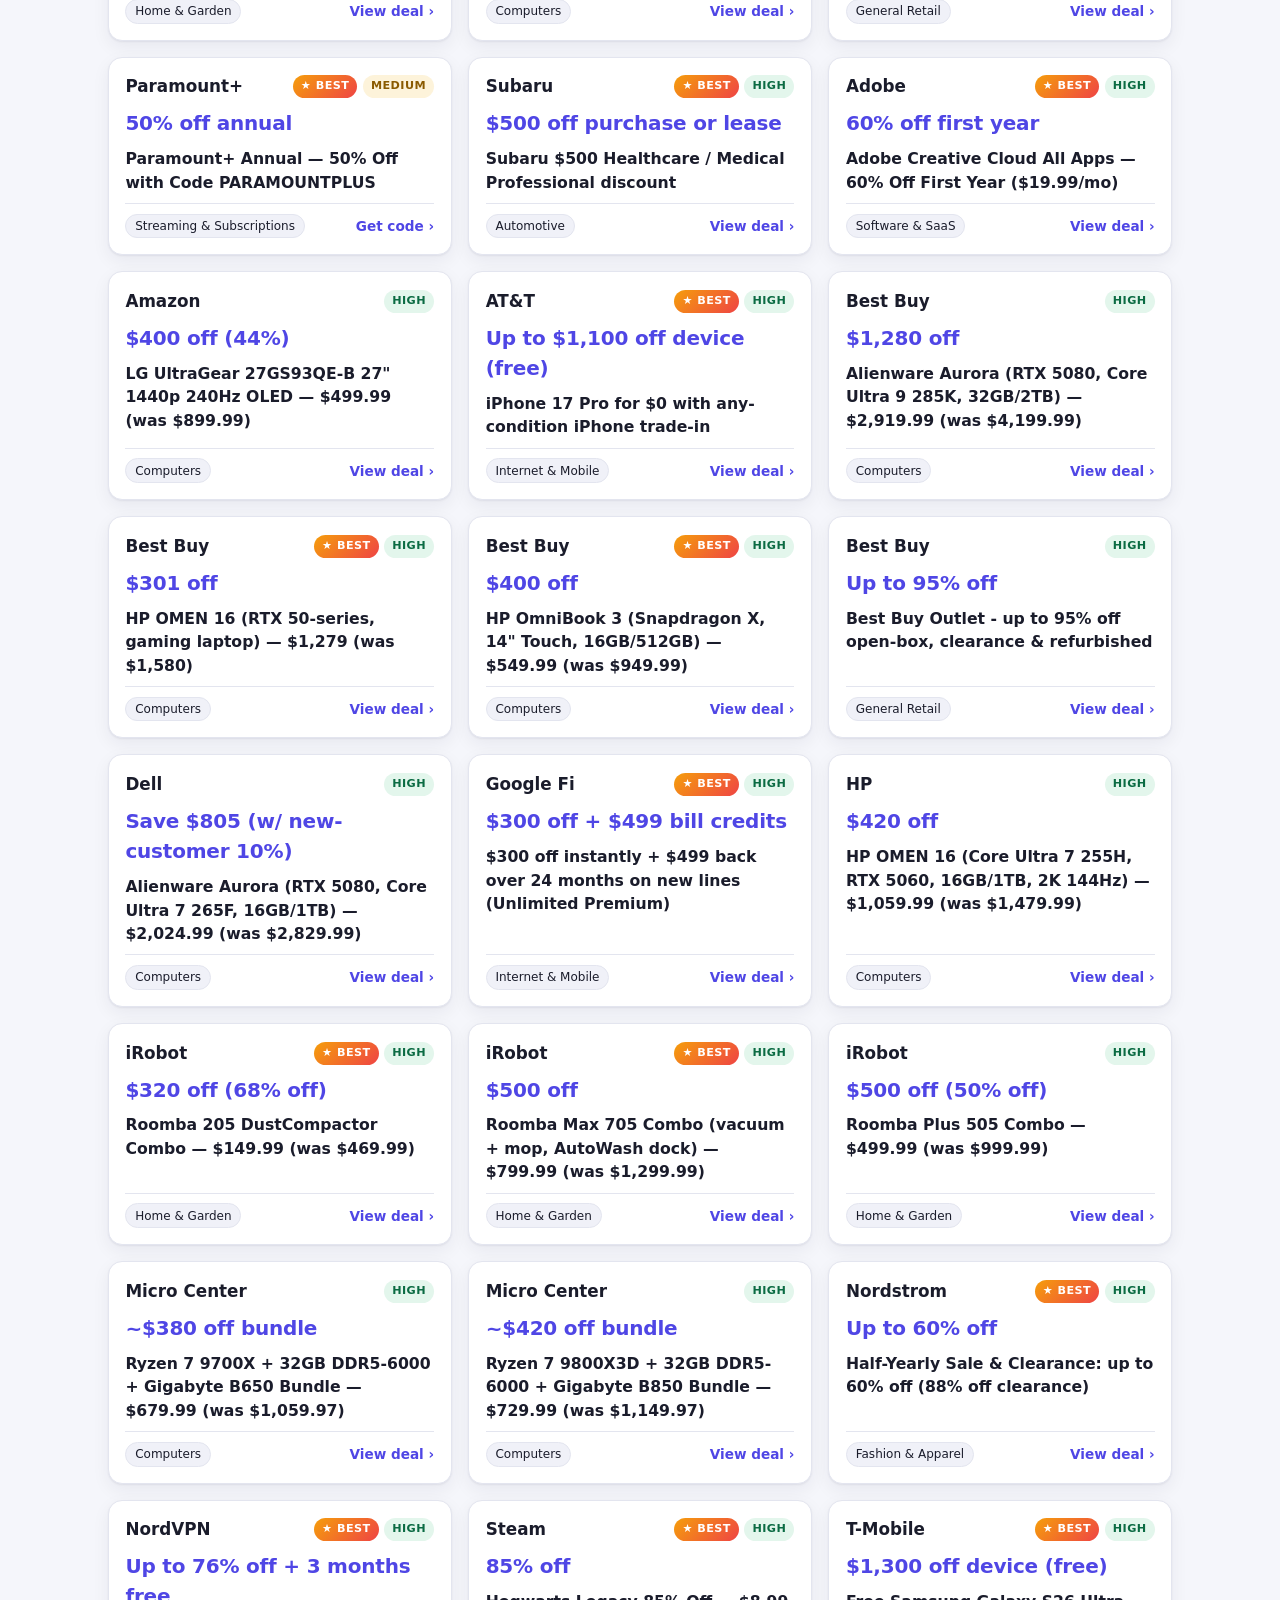
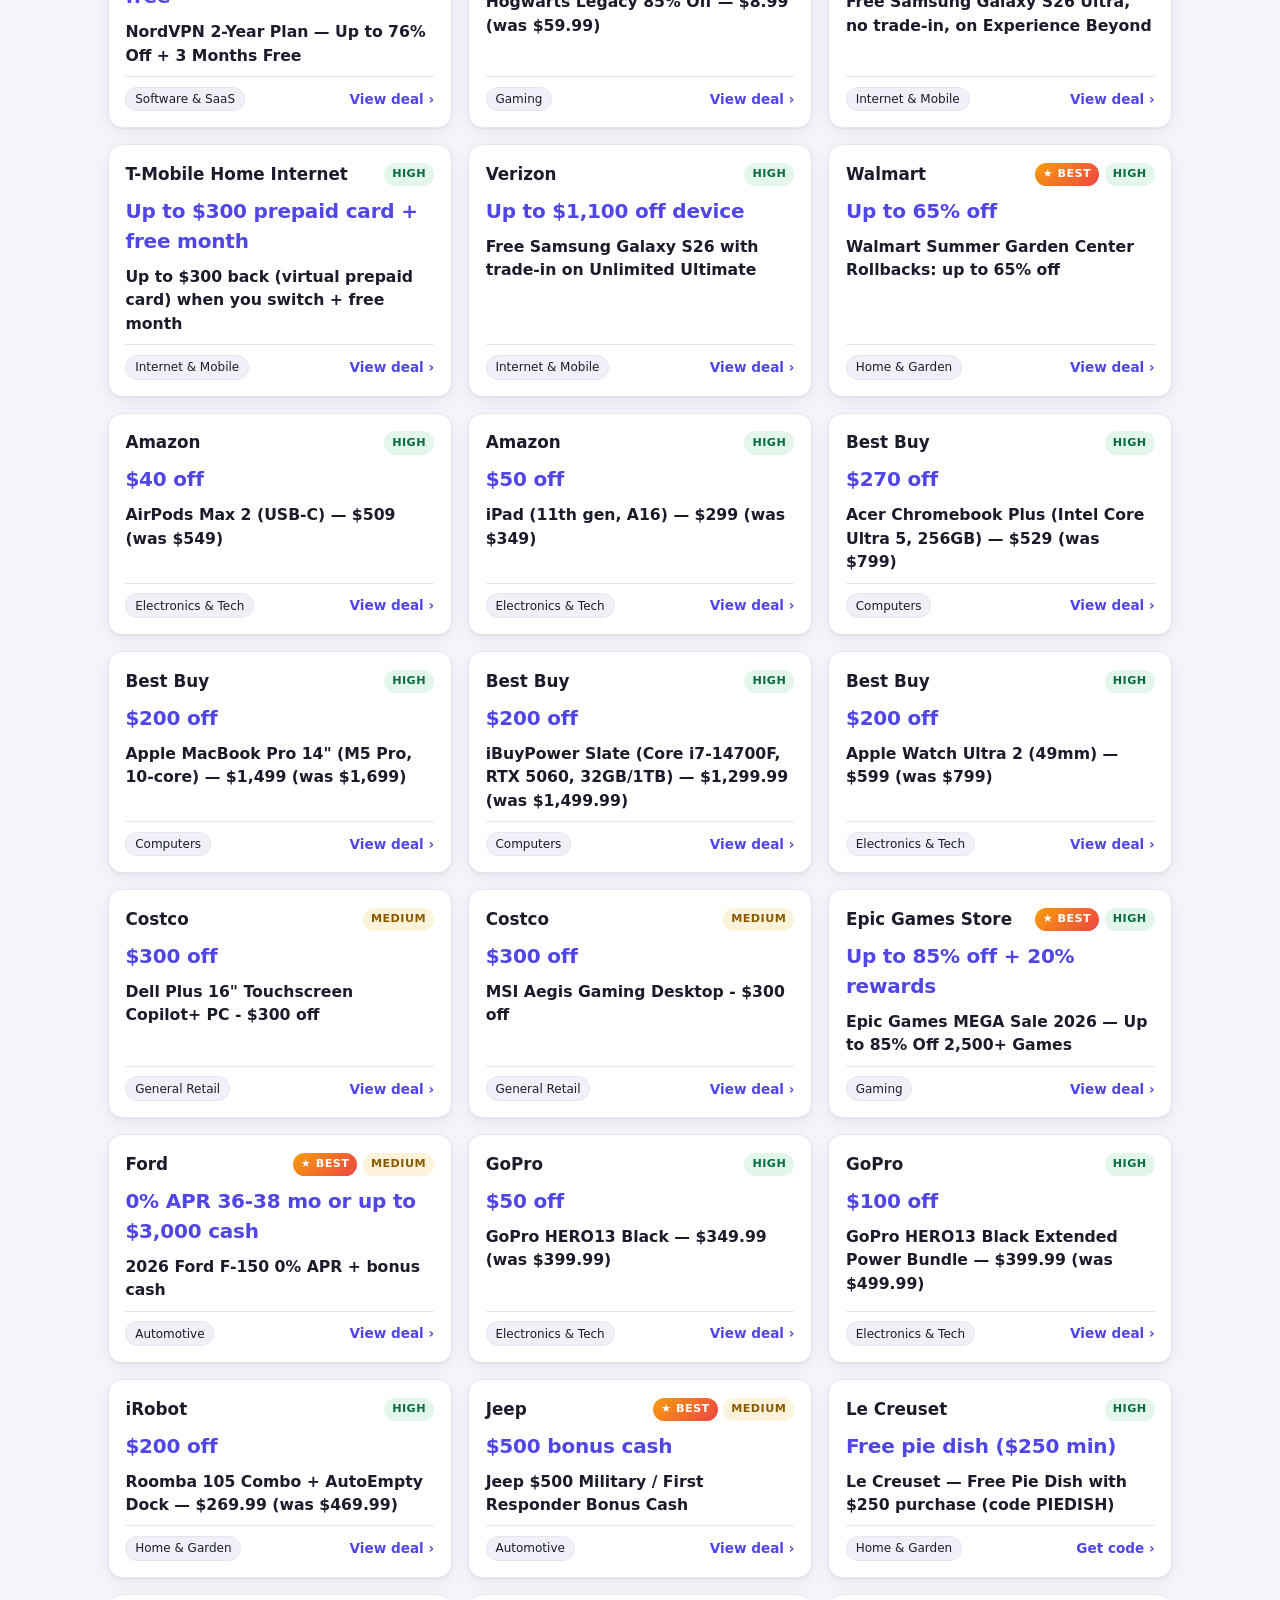
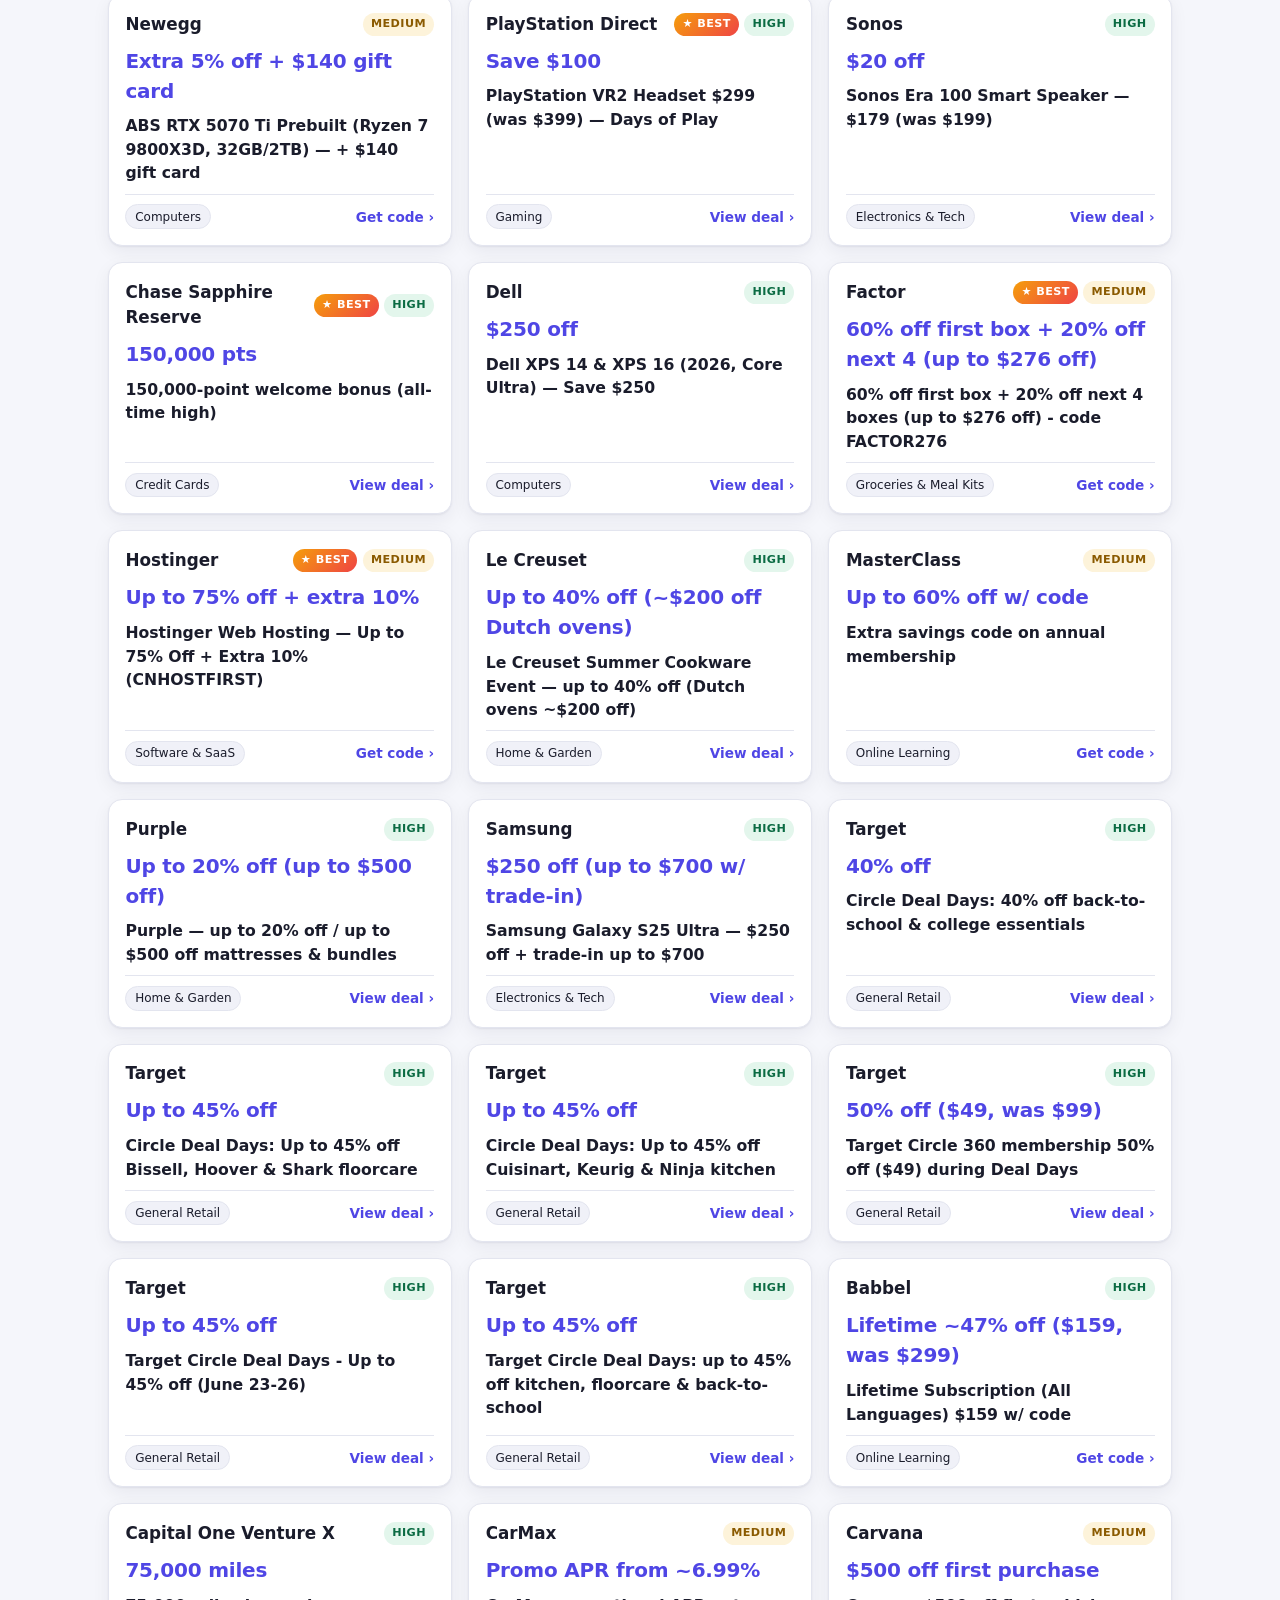
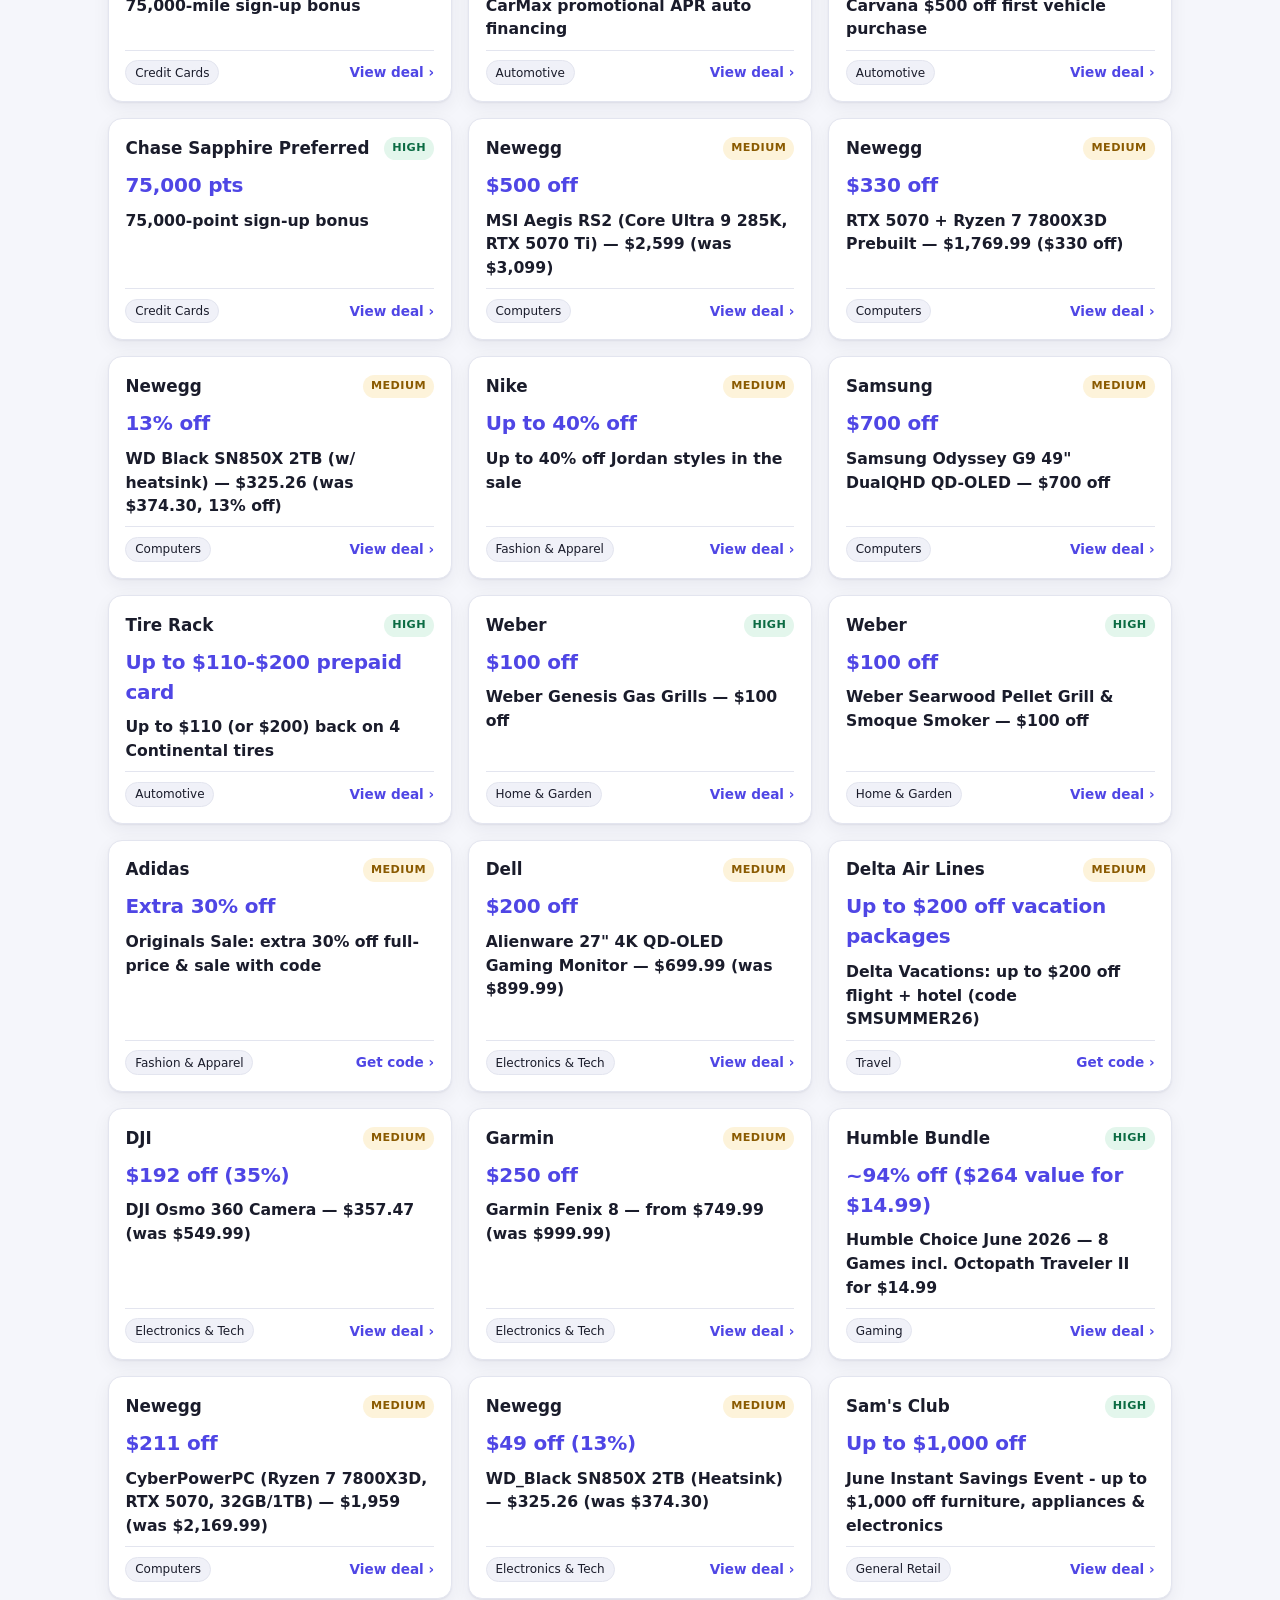
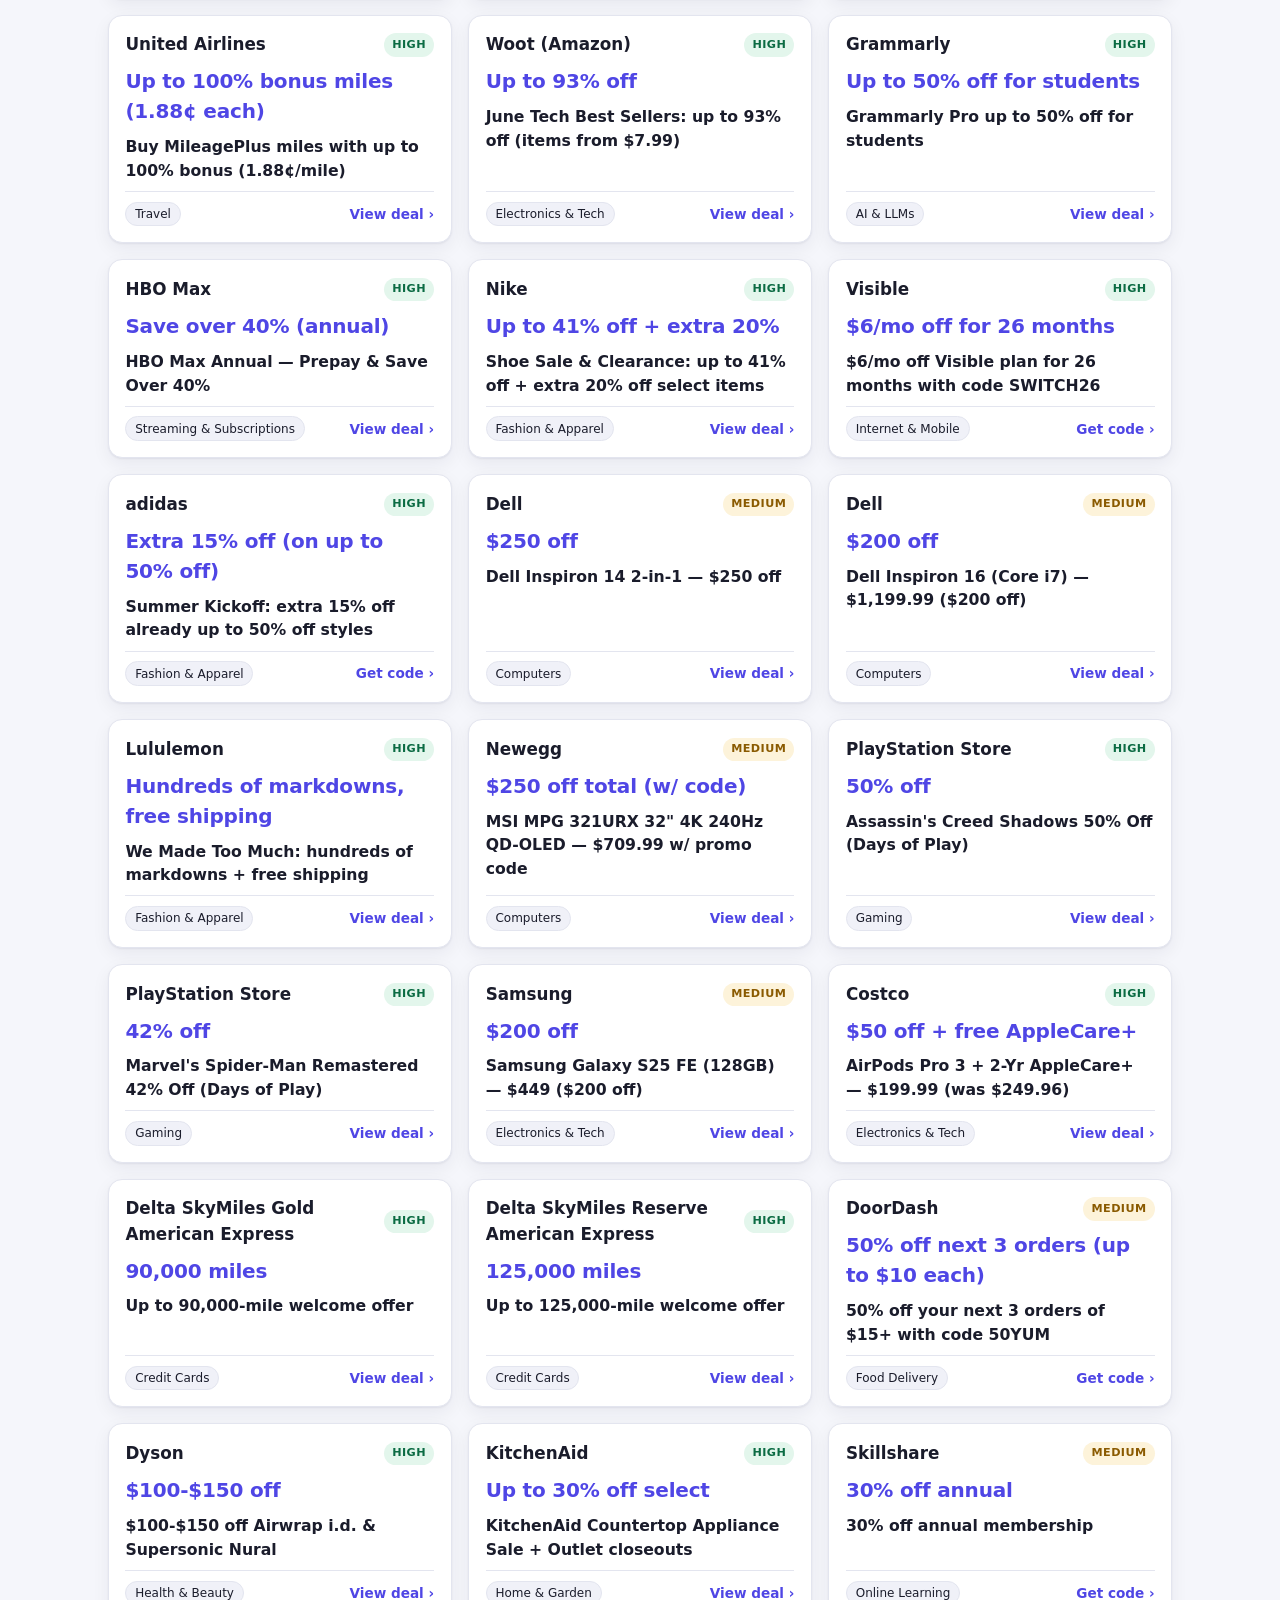
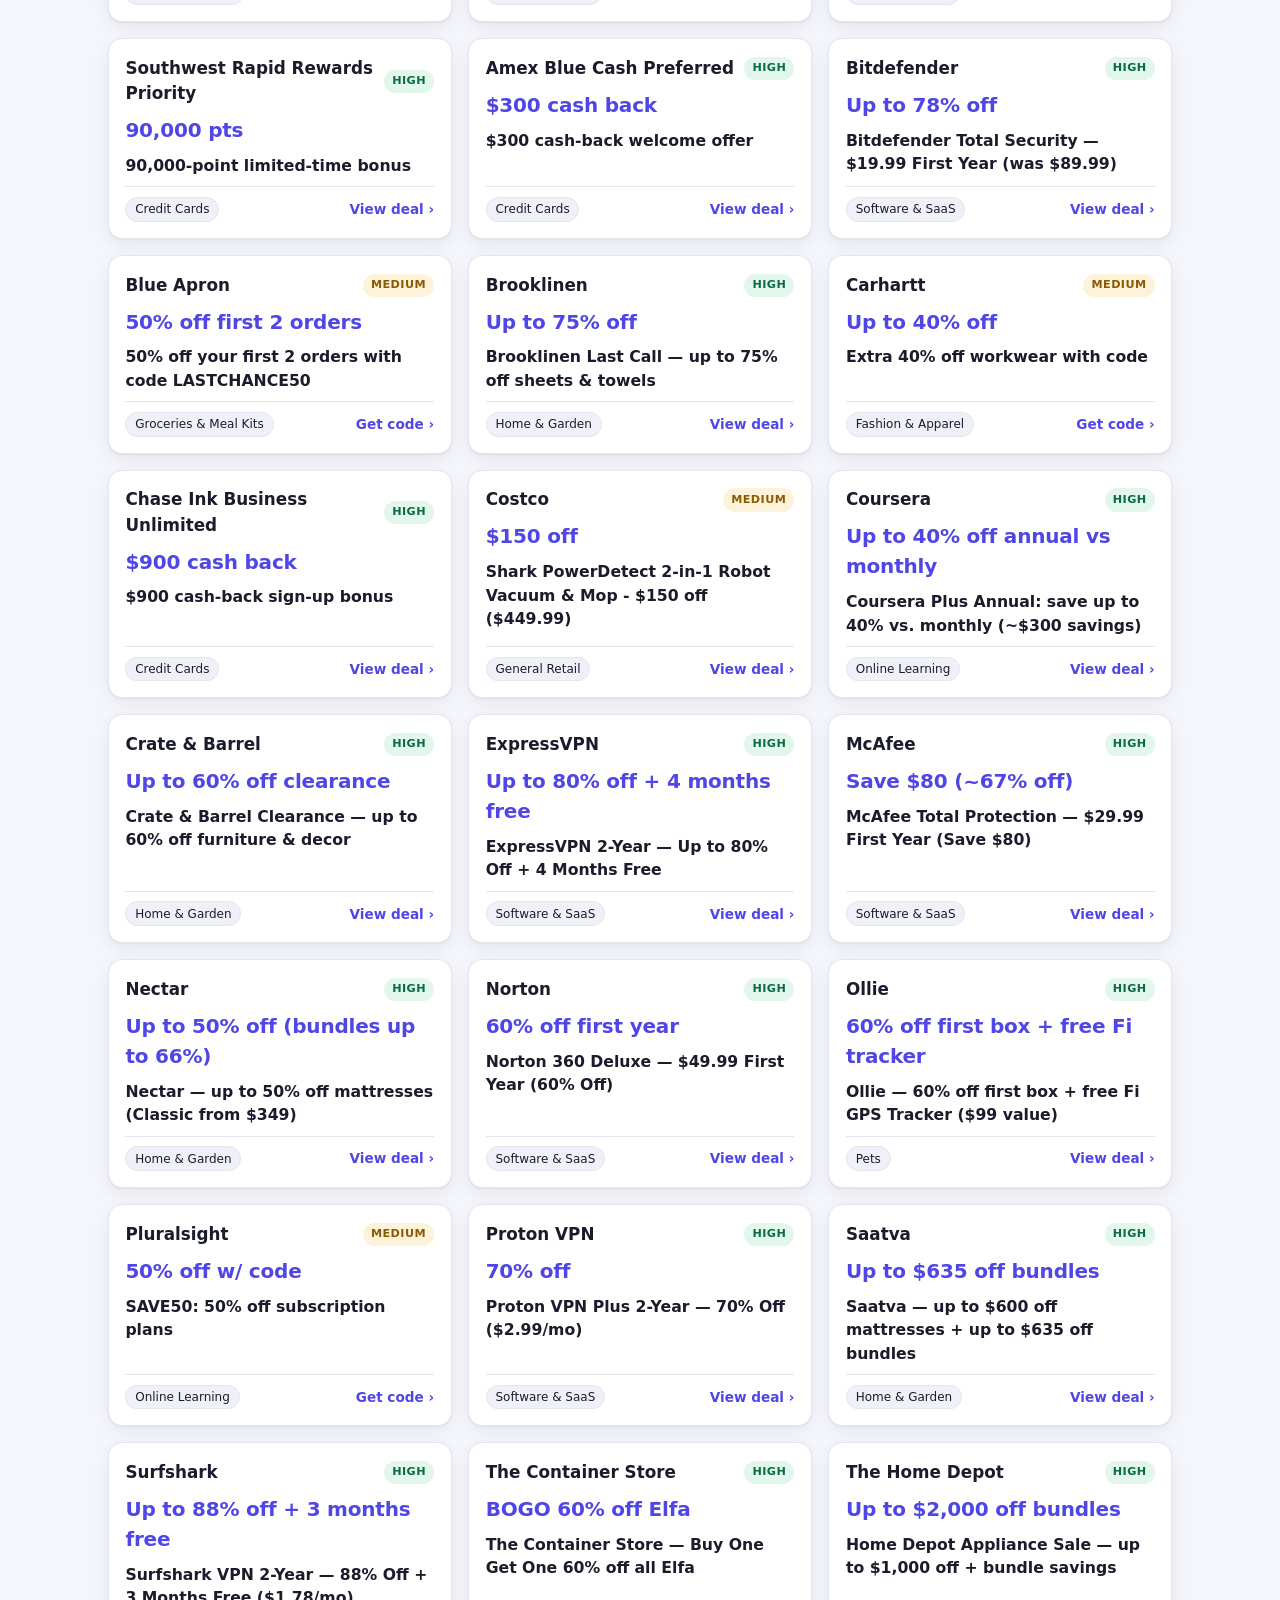
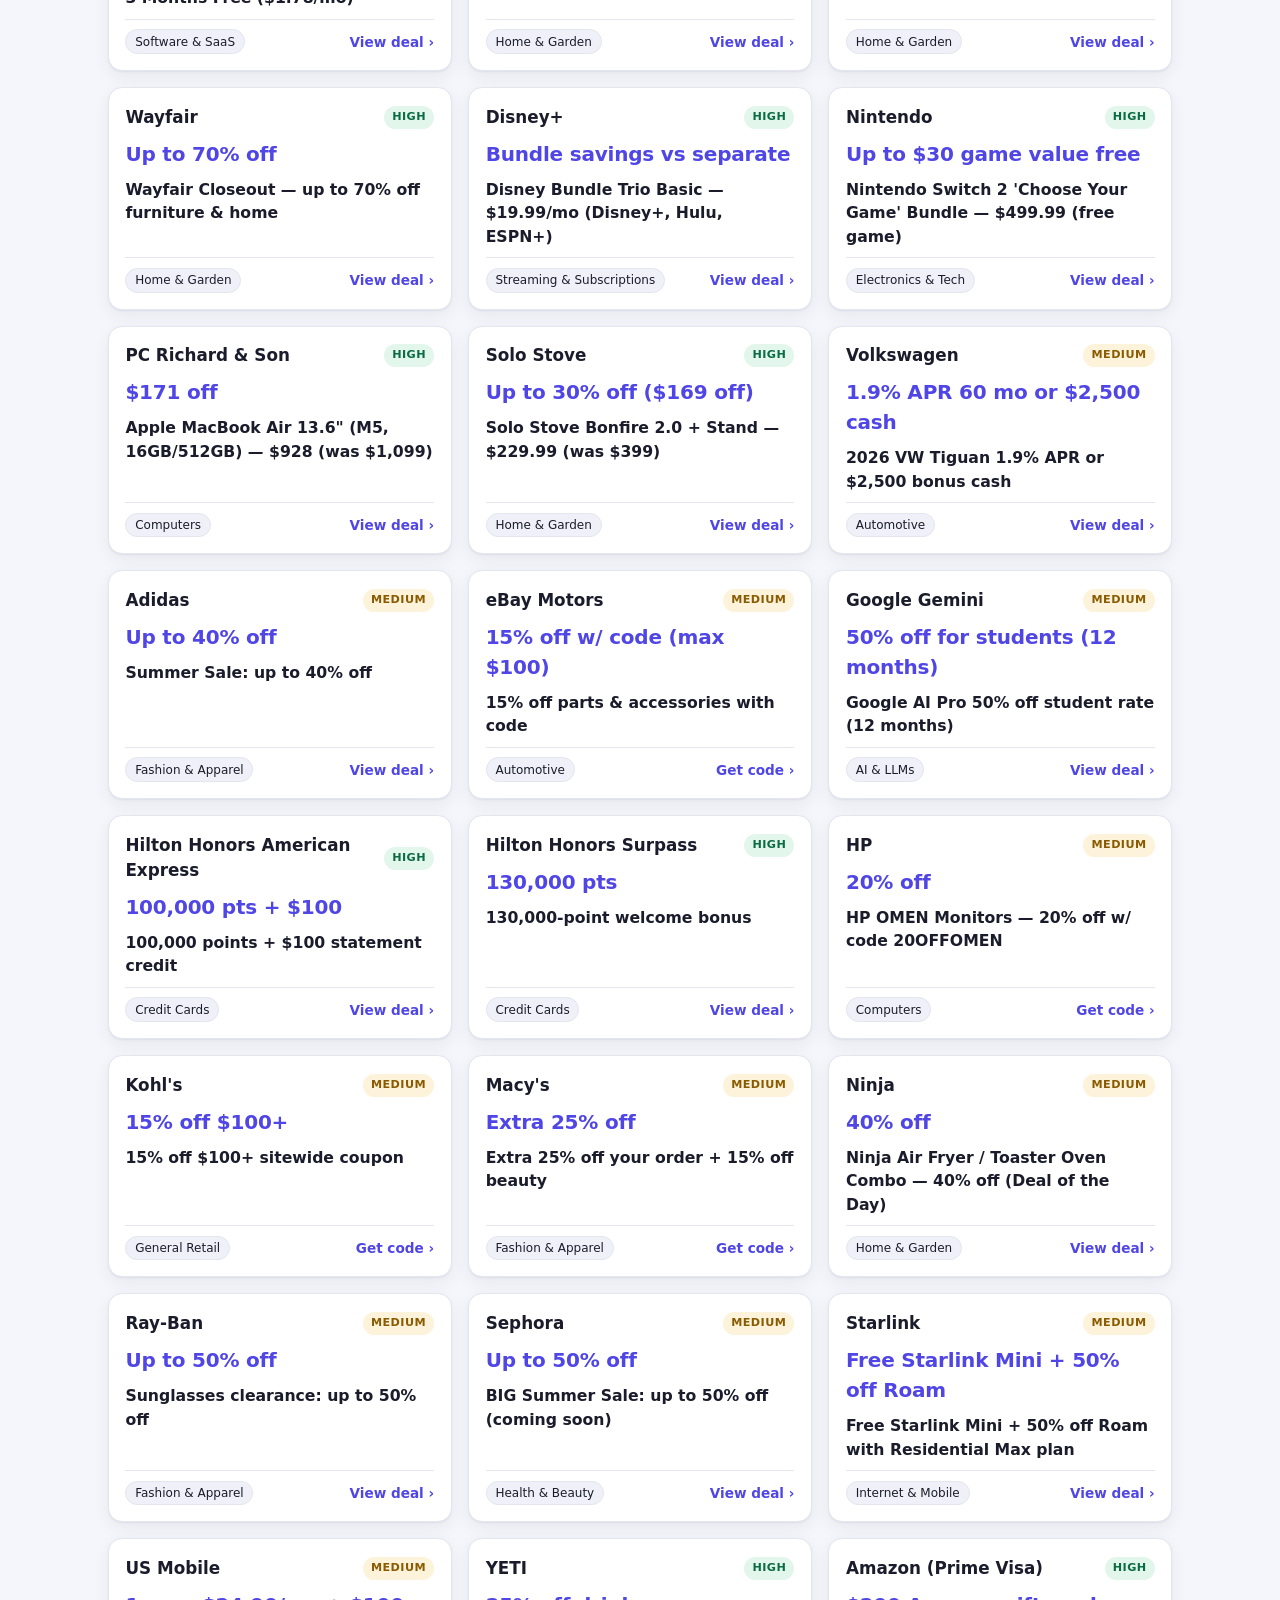
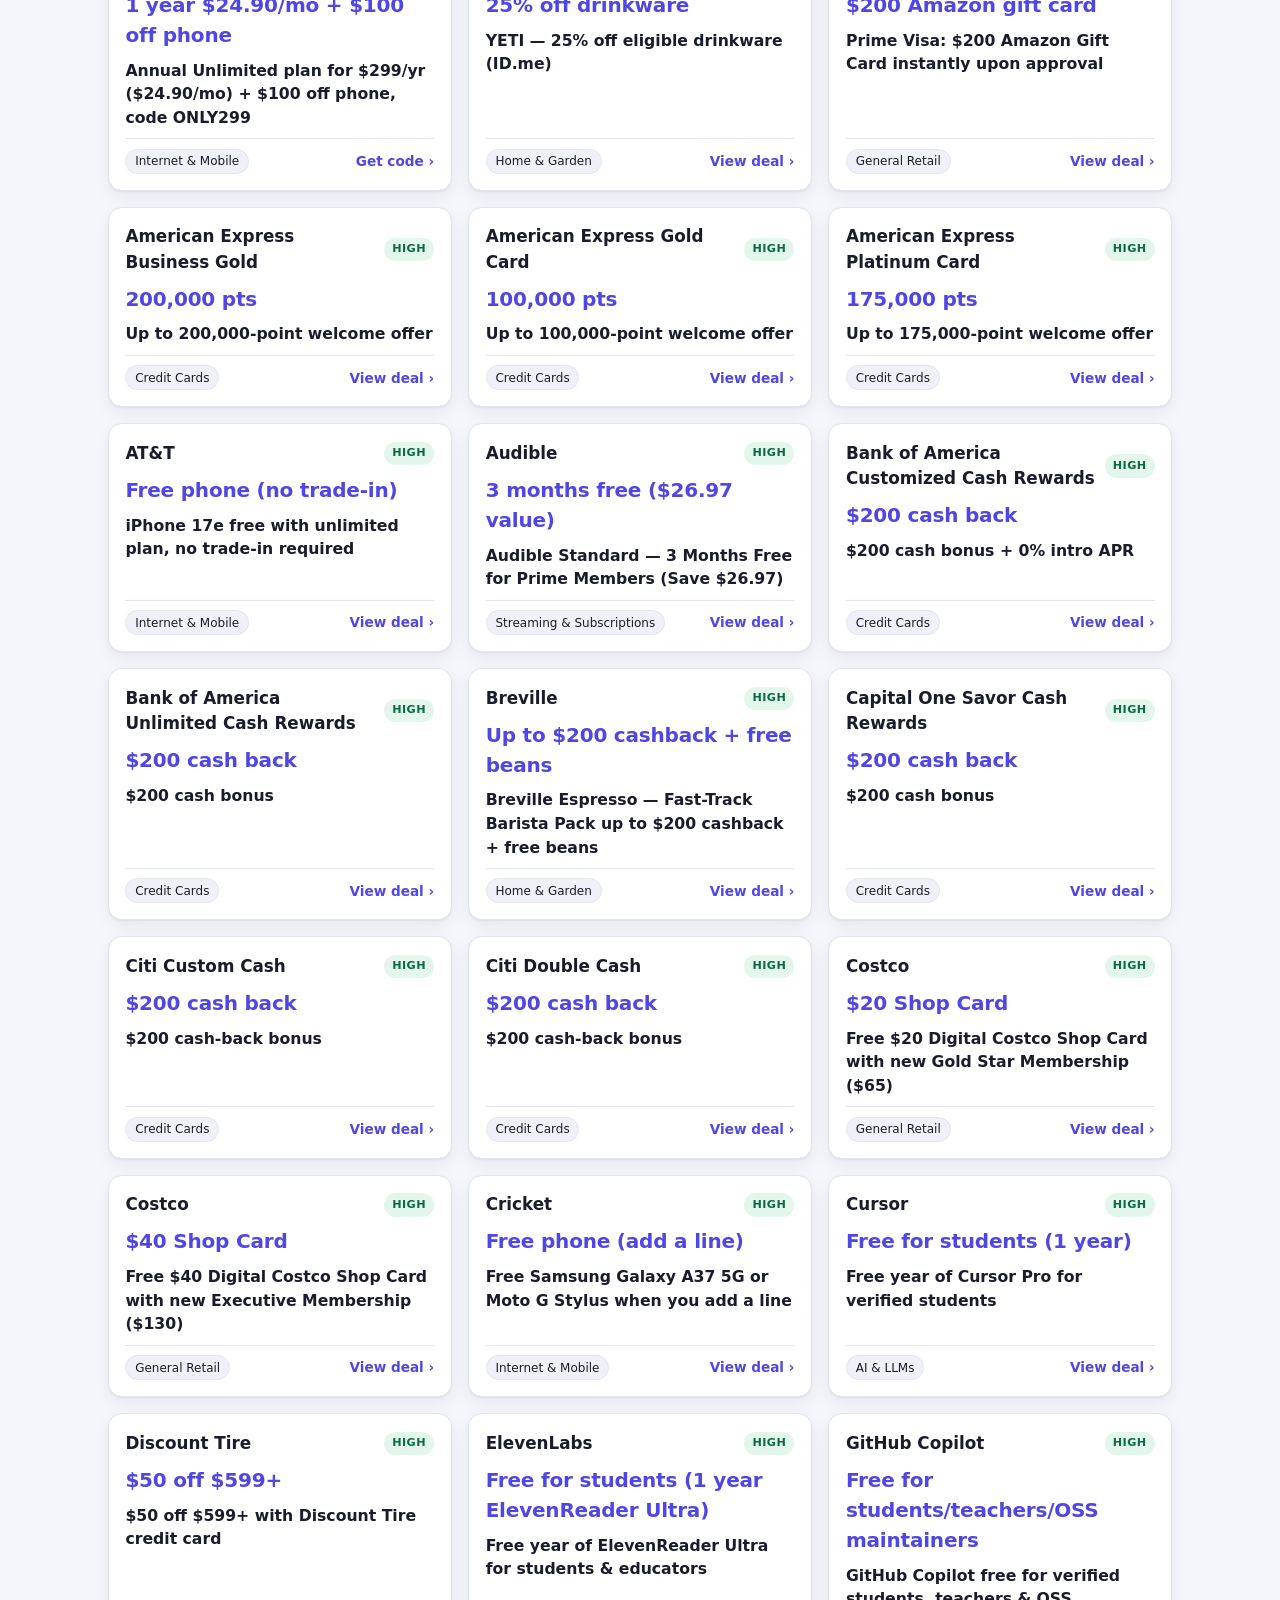
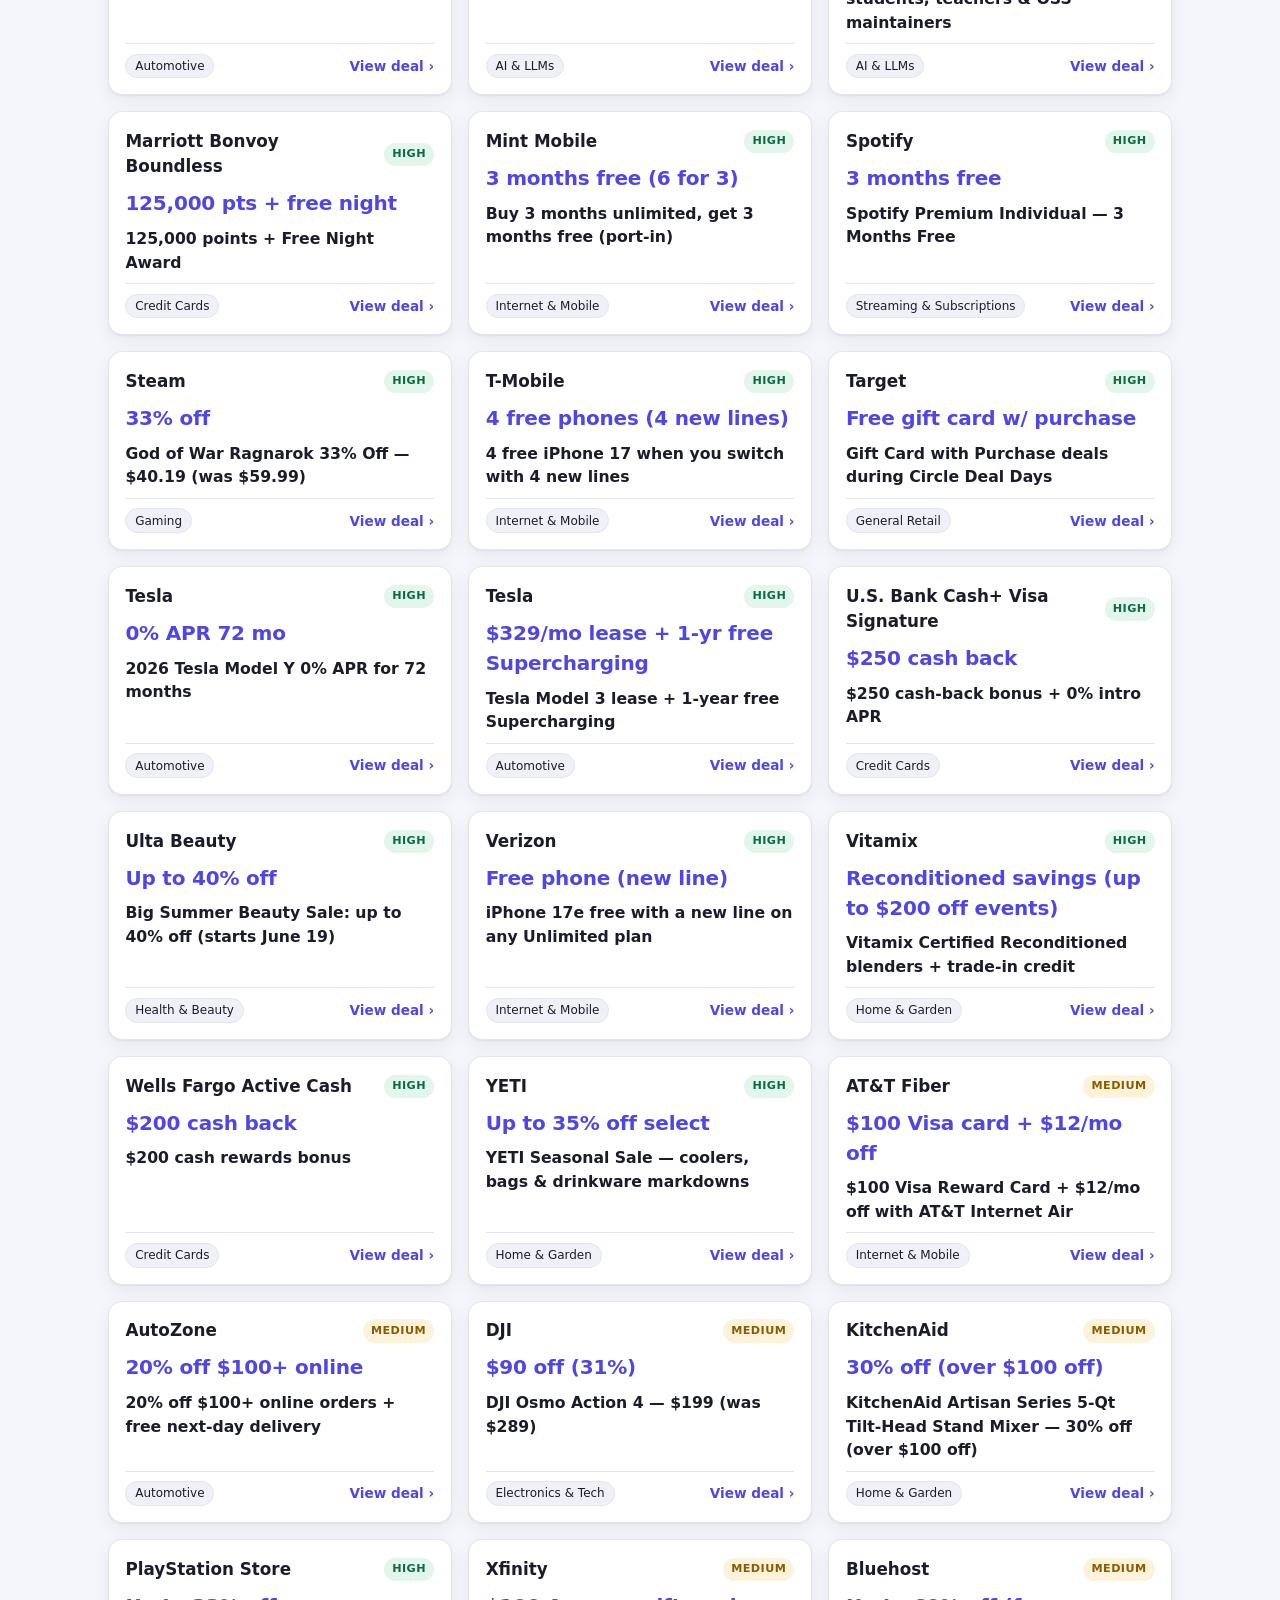
==== commit 2d9b5d52: "Add money-bag mascot; make Overview KPI tiles + charts clickable - New SVG mascot (Among Us-style gr" ====
--- a/browse.html
+++ b/browse.html
@@ -7,8 +7,8 @@
   <meta name="description" content="Browse hand-picked deals on popular brands and products. Tap any deal for the code, terms, and a link to the offer." />
   <meta name="color-scheme" content="light dark" />
   <meta name="theme-color" content="#4f46e5" />
-  <link rel="icon" href="data:image/svg+xml,%3Csvg%20xmlns='http://www.w3.org/2000/svg'%20viewBox='0%200%20100%20100'%3E%3Ctext%20y='.9em'%20font-size='90'%3E%F0%9F%8F%B7%EF%B8%8F%3C/text%3E%3C/svg%3E" />
-  <link rel="stylesheet" href="./assets/css/styles.css?v=5" />
+  <link rel="icon" type="image/svg+xml" href="./assets/img/moneybag.svg" />
+  <link rel="stylesheet" href="./assets/css/styles.css?v=6" />
   <script>
     (function () {
       try {
@@ -25,7 +25,7 @@
   <header class="site-header">
     <div class="container header-inner">
       <div class="brand">
-        <span class="brand-mark" aria-hidden="true">🏷️</span>
+        <img class="brand-mark" src="./assets/img/moneybag.svg" alt="" aria-hidden="true" />
         <div>
           <h1 class="brand-title">Best Deals</h1>
           <p class="brand-tagline">Hand-picked deals on brands &amp; products people love. Tap any deal for the code.</p>
@@ -63,12 +63,13 @@
   </div>
 
   <main id="main" class="container" tabindex="-1">
-    <div id="loading" class="state-message">Loading deals…</div>
+    <div id="loading" class="state-message"><img class="state-mascot" src="./assets/img/moneybag.svg" alt="" aria-hidden="true" /><div>Loading deals…</div></div>
     <div id="error" class="state-message state-error" hidden>
       Sorry — we couldn’t load the deals. Please refresh the page.
     </div>
     <div id="empty" class="state-message" hidden>
-      No deals match your filters. Open <strong>Filters</strong> and clear them, or pick a different category.
+      <img class="state-mascot" src="./assets/img/moneybag.svg" alt="" aria-hidden="true" />
+      <div>No deals match your filters. Open <strong>Filters</strong> and clear them, or pick a different category.</div>
     </div>
     <div id="coupon-grid" class="coupon-grid"></div>
   </main>
@@ -150,8 +151,8 @@
 
   <div id="copy-live" class="visually-hidden" aria-live="assertive"></div>
 
-  <script src="./assets/js/theme.js?v=5" defer></script>
-  <script src="./assets/js/drawer.js?v=5" defer></script>
-  <script src="./assets/js/app.js?v=5" defer></script>
+  <script src="./assets/js/theme.js?v=6" defer></script>
+  <script src="./assets/js/drawer.js?v=6" defer></script>
+  <script src="./assets/js/app.js?v=6" defer></script>
 </body>
 </html>
--- a/assets/css/styles.css
+++ b/assets/css/styles.css
@@ -104,7 +104,7 @@
   gap: 1rem;
 }
 .brand { display: flex; gap: 0.8rem; align-items: flex-start; }
-.brand-mark { font-size: 2rem; line-height: 1; }
+.brand-mark { height: 40px; width: auto; display: block; }
 .brand-title { margin: 0; font-size: 1.55rem; letter-spacing: -0.01em; }
 .brand-tagline { margin: 0.15rem 0 0; color: var(--text-muted); font-size: 0.95rem; max-width: 52ch; }
 
@@ -413,7 +413,8 @@
 .nav-link:focus-visible { outline: 2px solid var(--primary); outline-offset: 2px; }
 
 /* ===== Overview / stats page ===== */
-.overview-hero { padding: 1.3rem 0 0.2rem; }
+.overview-hero { display: flex; align-items: center; gap: 1.1rem; padding: 1.3rem 0 0.2rem; }
+.overview-hero-text { min-width: 0; }
 .overview-h2 { margin: 0 0 0.25rem; font-size: 1.5rem; letter-spacing: -0.01em; }
 .overview-sub { margin: 0; color: var(--text-muted); max-width: 72ch; }
 .overview-sub strong { color: var(--text); }
@@ -610,3 +611,23 @@
 .cat-special { background: linear-gradient(135deg, rgba(245, 158, 11, 0.16), rgba(239, 68, 68, 0.12)); border-color: #f59e0b; font-weight: 700; }
 .cat-special[aria-pressed="true"] { background: linear-gradient(135deg, #f59e0b, #ef4444); color: #fff; border-color: transparent; }
 .cat-special[aria-pressed="true"] .count { background: rgba(255, 255, 255, 0.25); }
+
+/* ===== Money-bag mascot ===== */
+.hero-mascot { width: 92px; height: auto; flex-shrink: 0; }
+.state-mascot { width: 78px; height: auto; display: block; margin: 0 auto 0.85rem; }
+@keyframes bobble { 0%, 100% { transform: translateY(0); } 50% { transform: translateY(-4px); } }
+.hero-mascot, .state-mascot { animation: bobble 3s ease-in-out infinite; transform-origin: center; }
+.brand-mark { transition: transform .2s ease; }
+.brand-mark:hover { transform: scale(1.08) rotate(-4deg); }
+
+/* ===== Clickable KPI cards ===== */
+a.kpi { text-decoration: none; color: inherit; cursor: pointer; transition: border-color .15s ease, transform .15s ease; }
+a.kpi:hover { border-color: var(--primary); transform: translateY(-2px); }
+a.kpi:focus-visible { outline: 2px solid var(--primary); outline-offset: 2px; }
+
+@media (prefers-reduced-motion: reduce) {
+  .hero-mascot, .state-mascot { animation: none; }
+}
+@media (max-width: 480px) {
+  .hero-mascot { width: 64px; }
+}
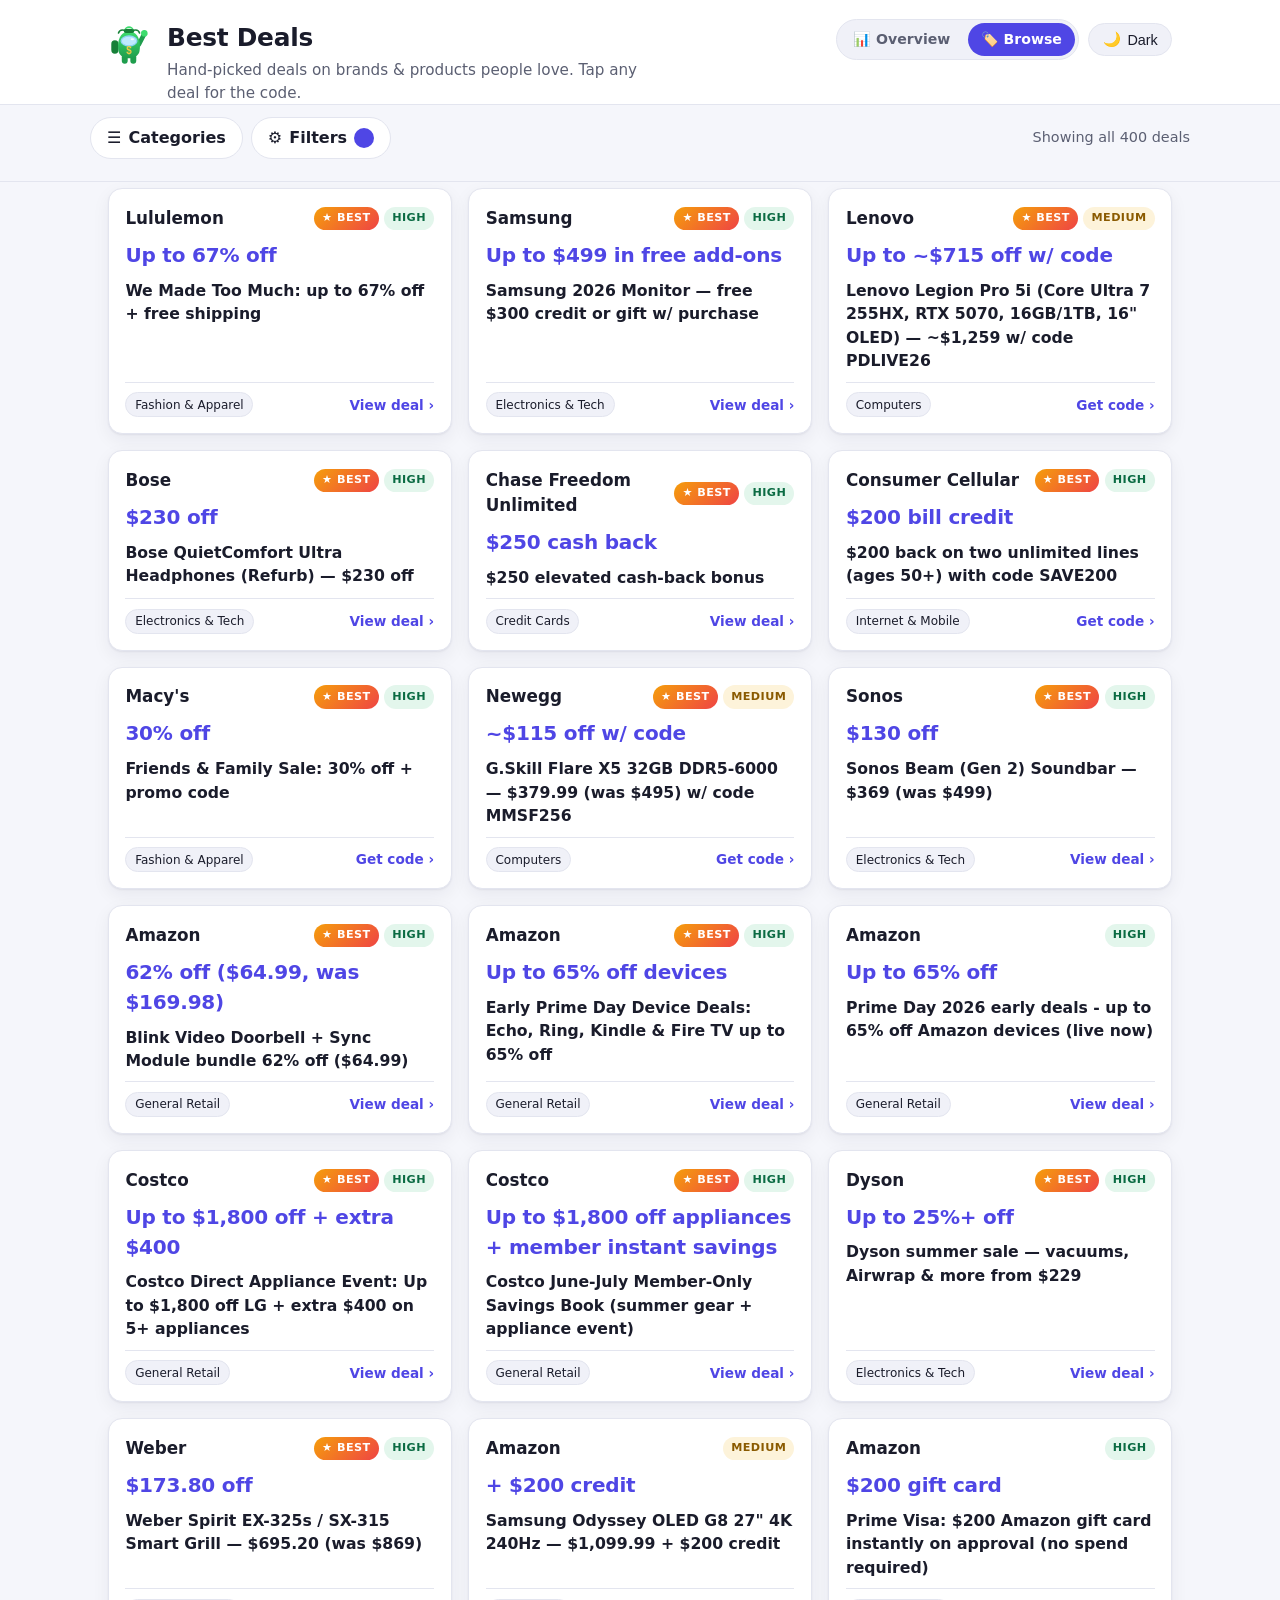
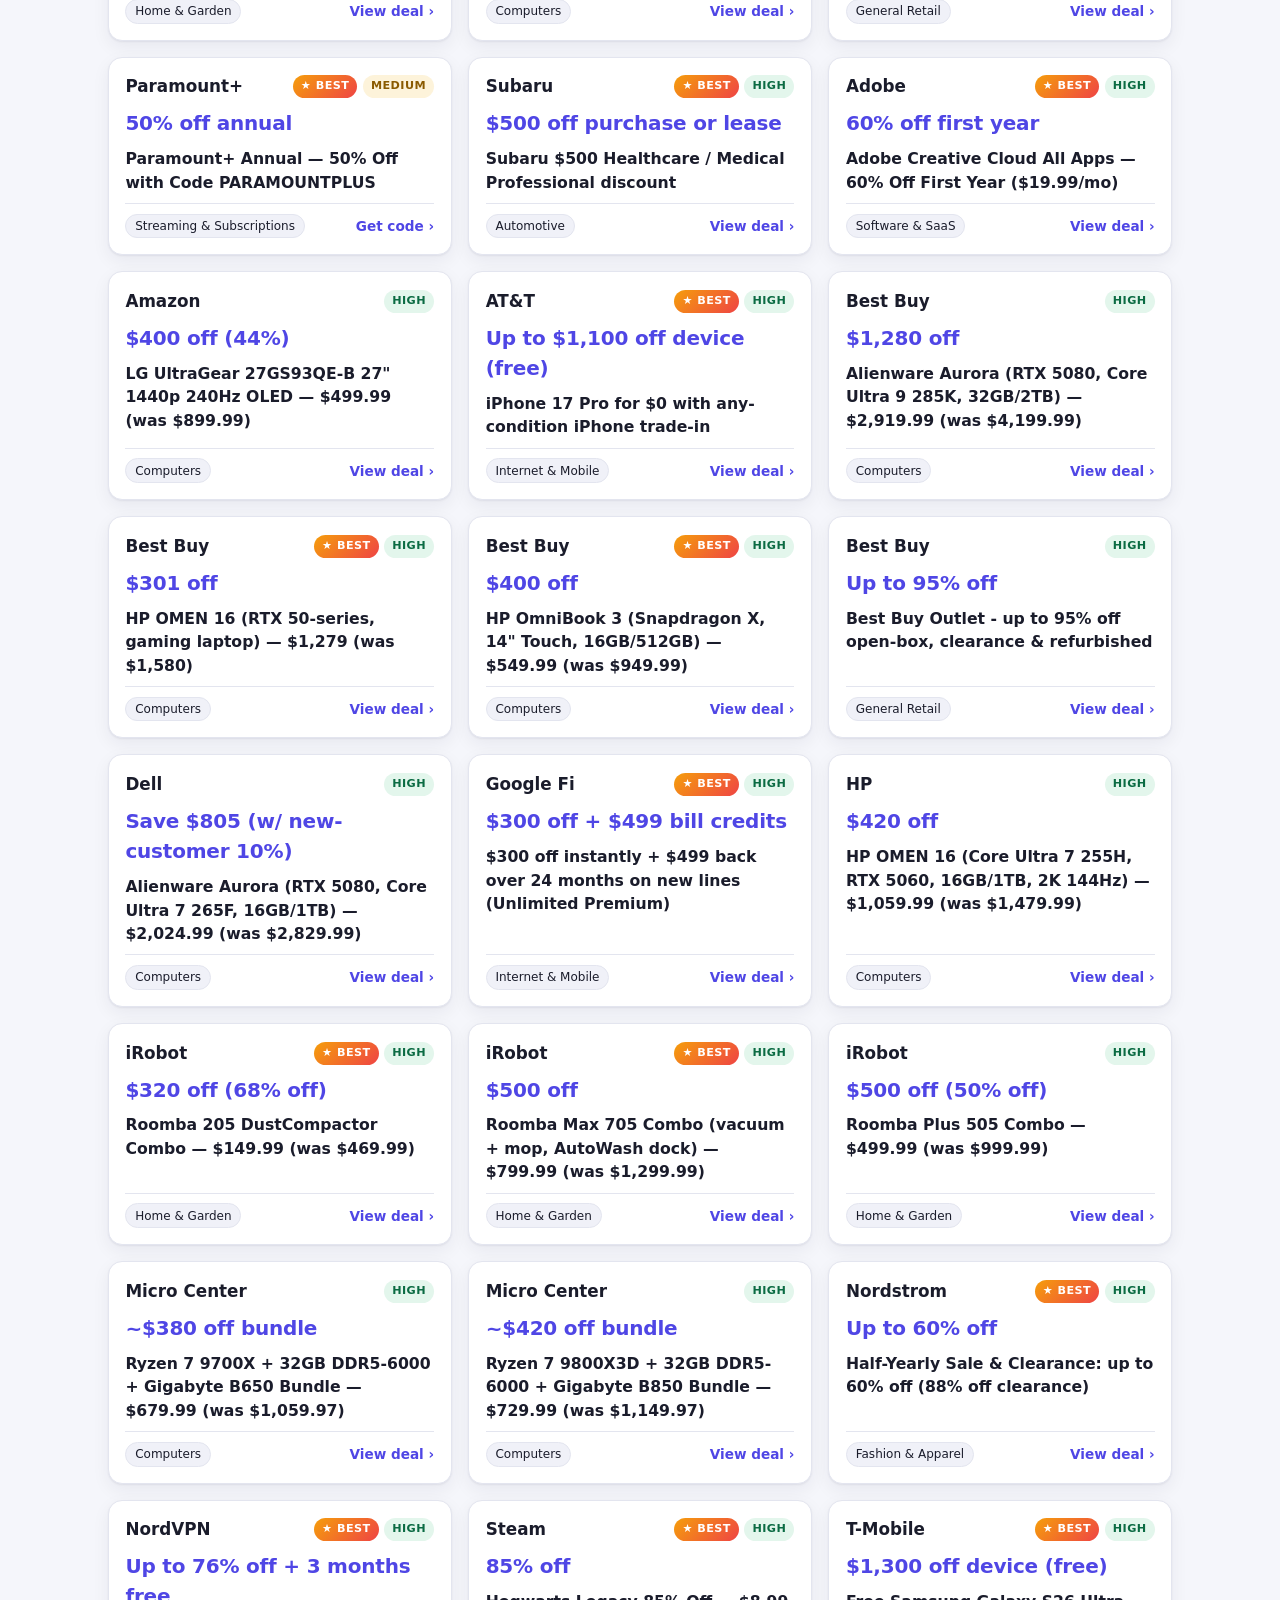
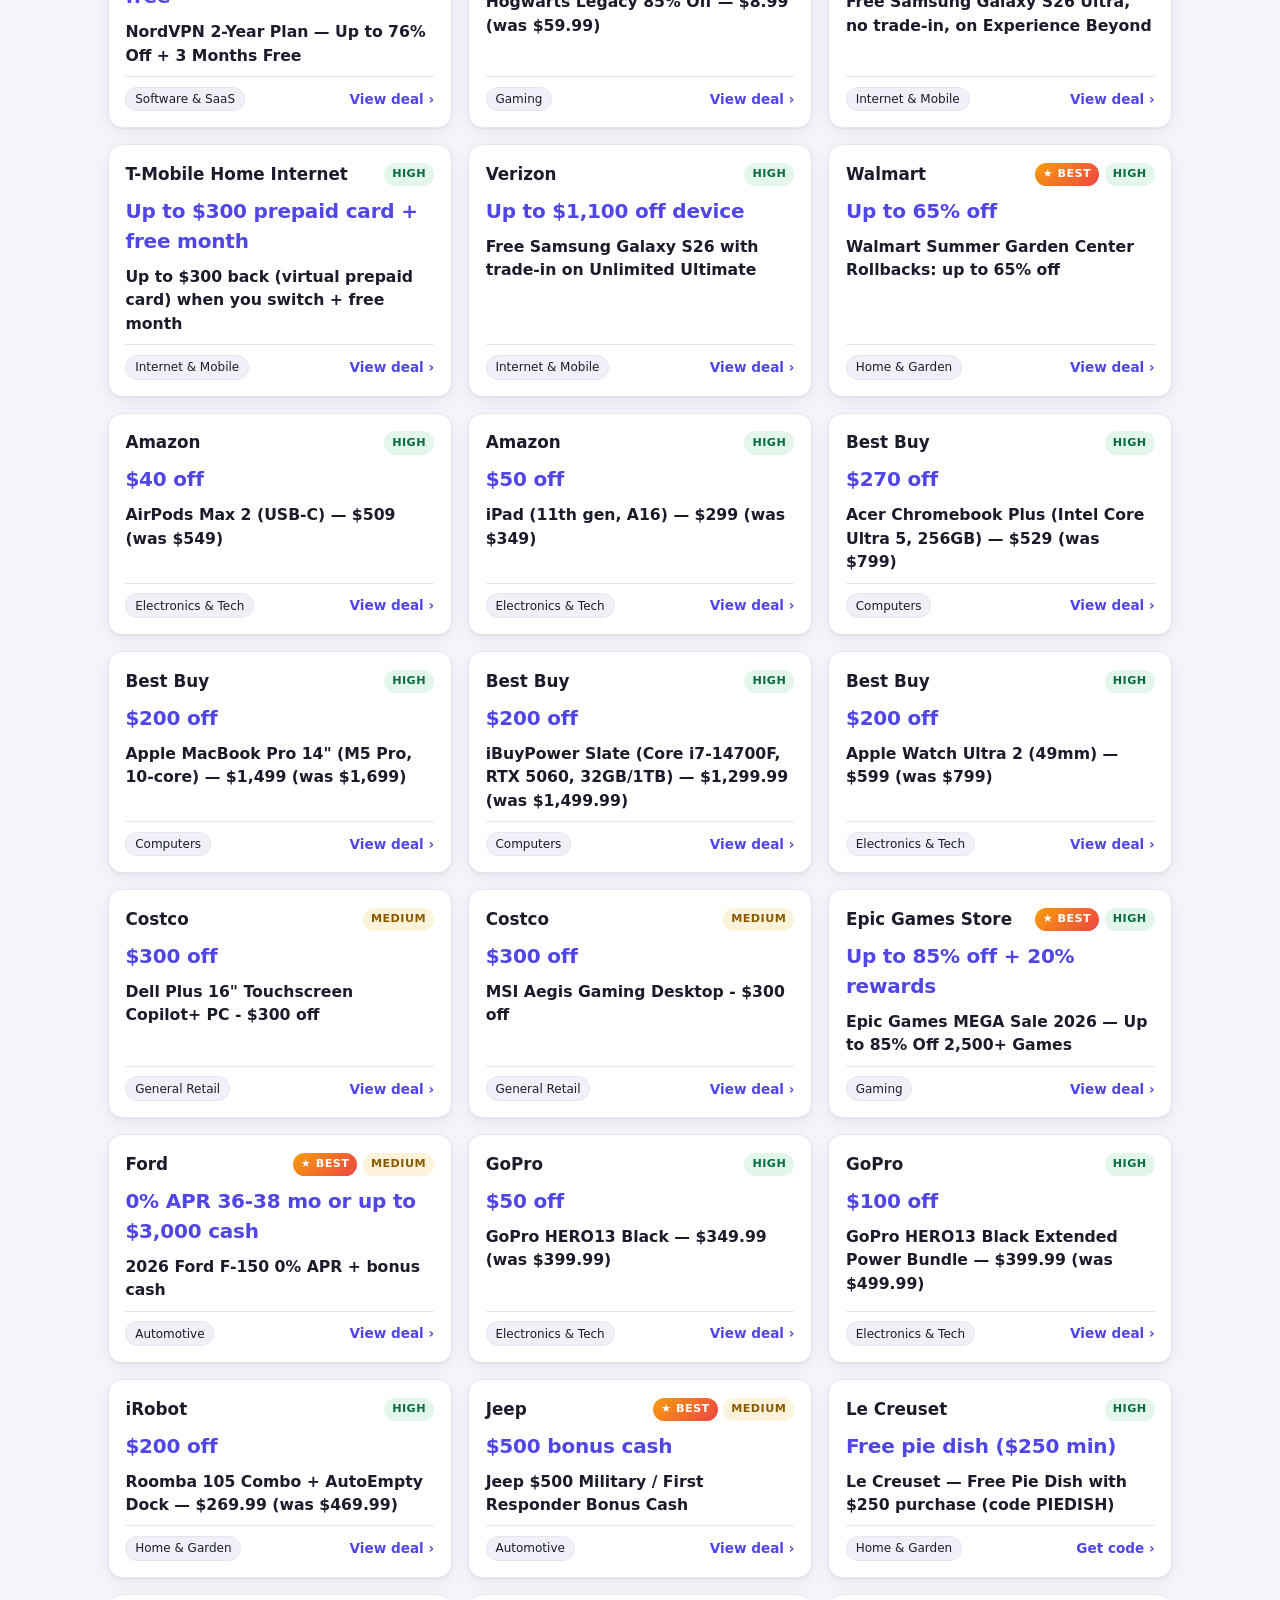
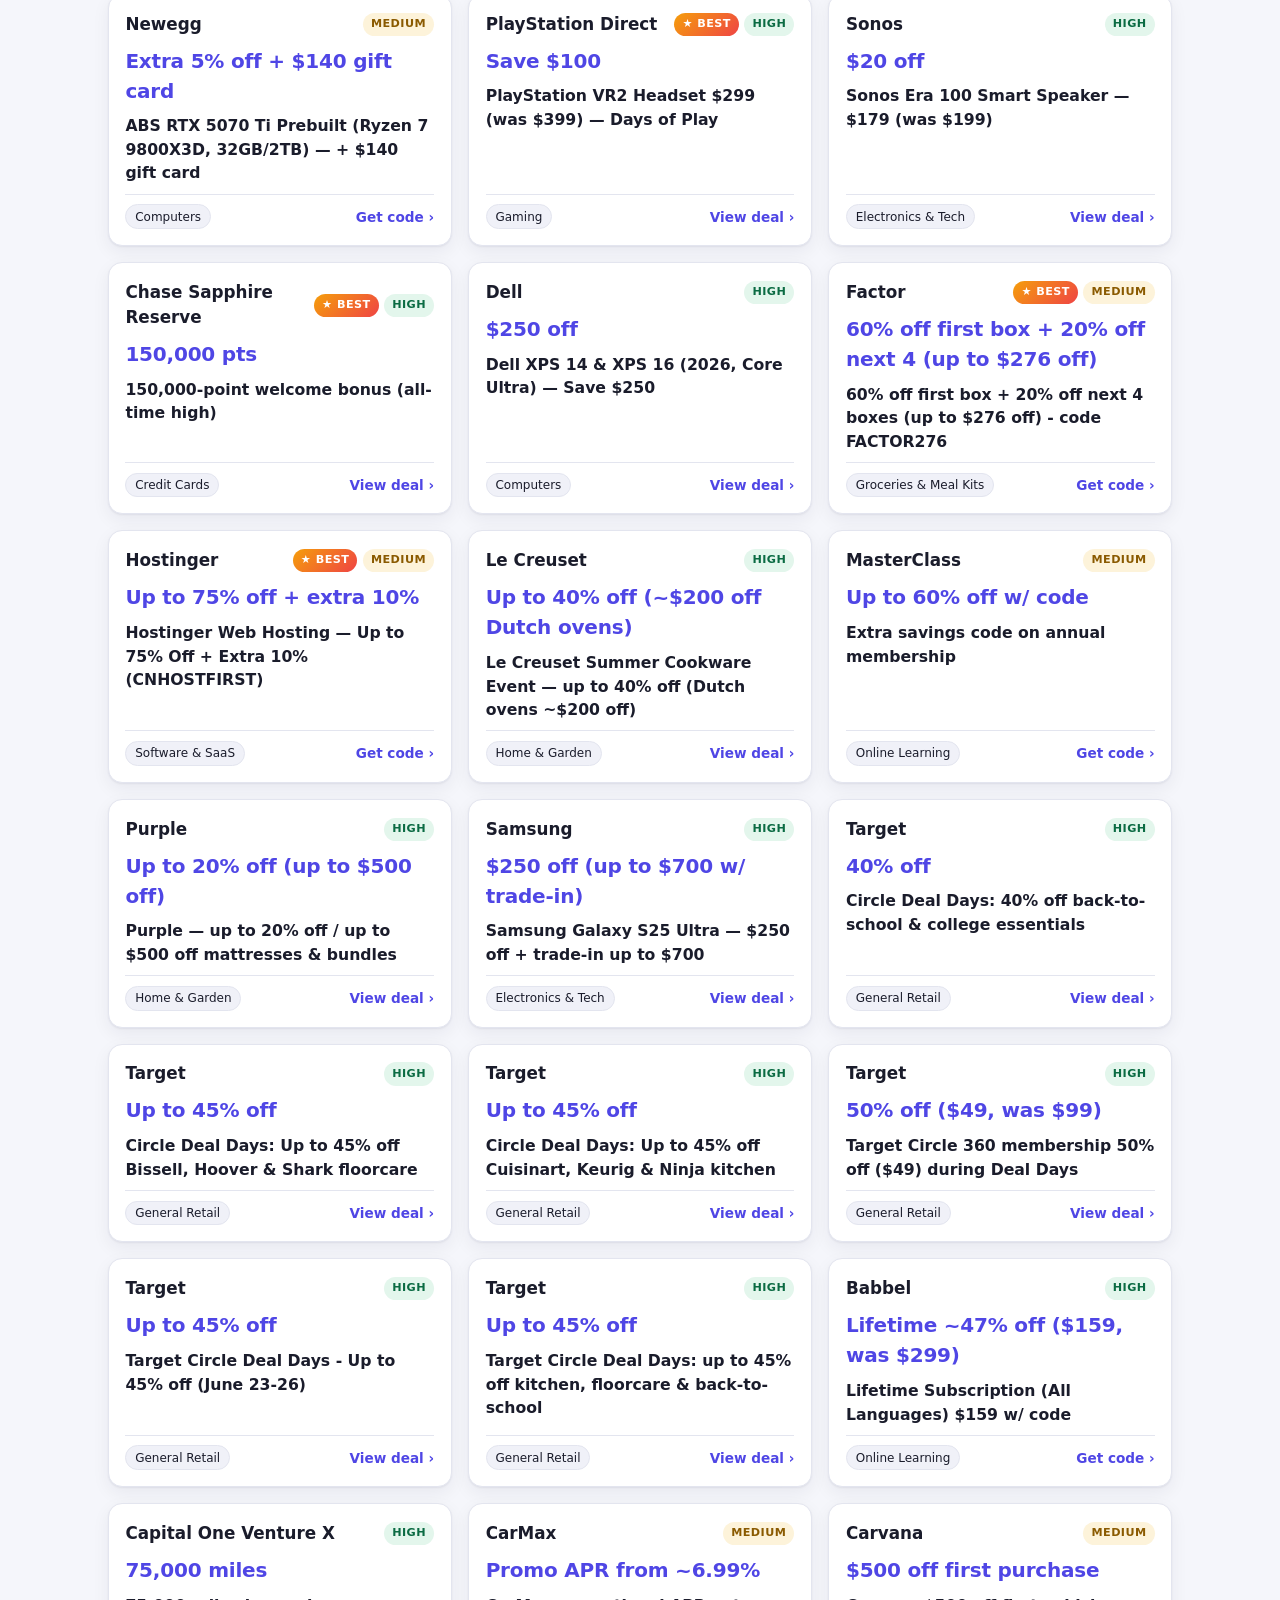
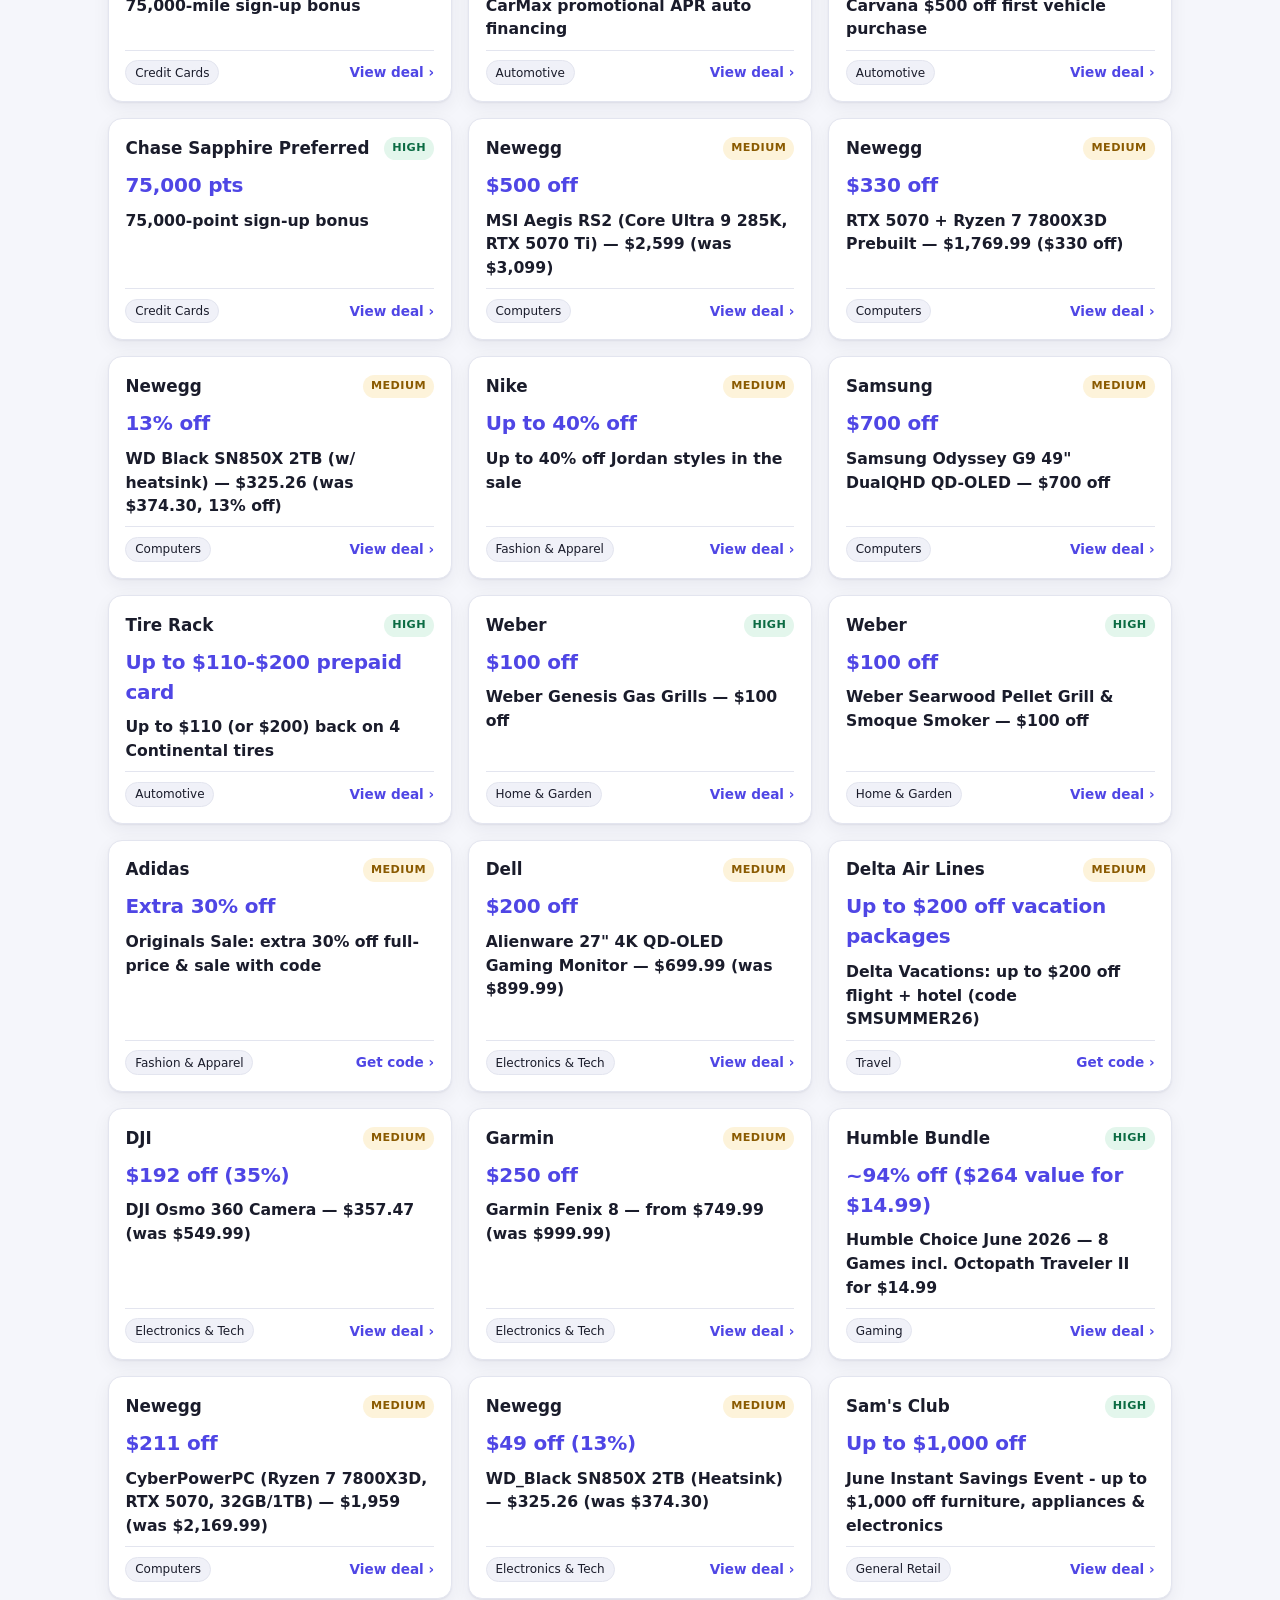
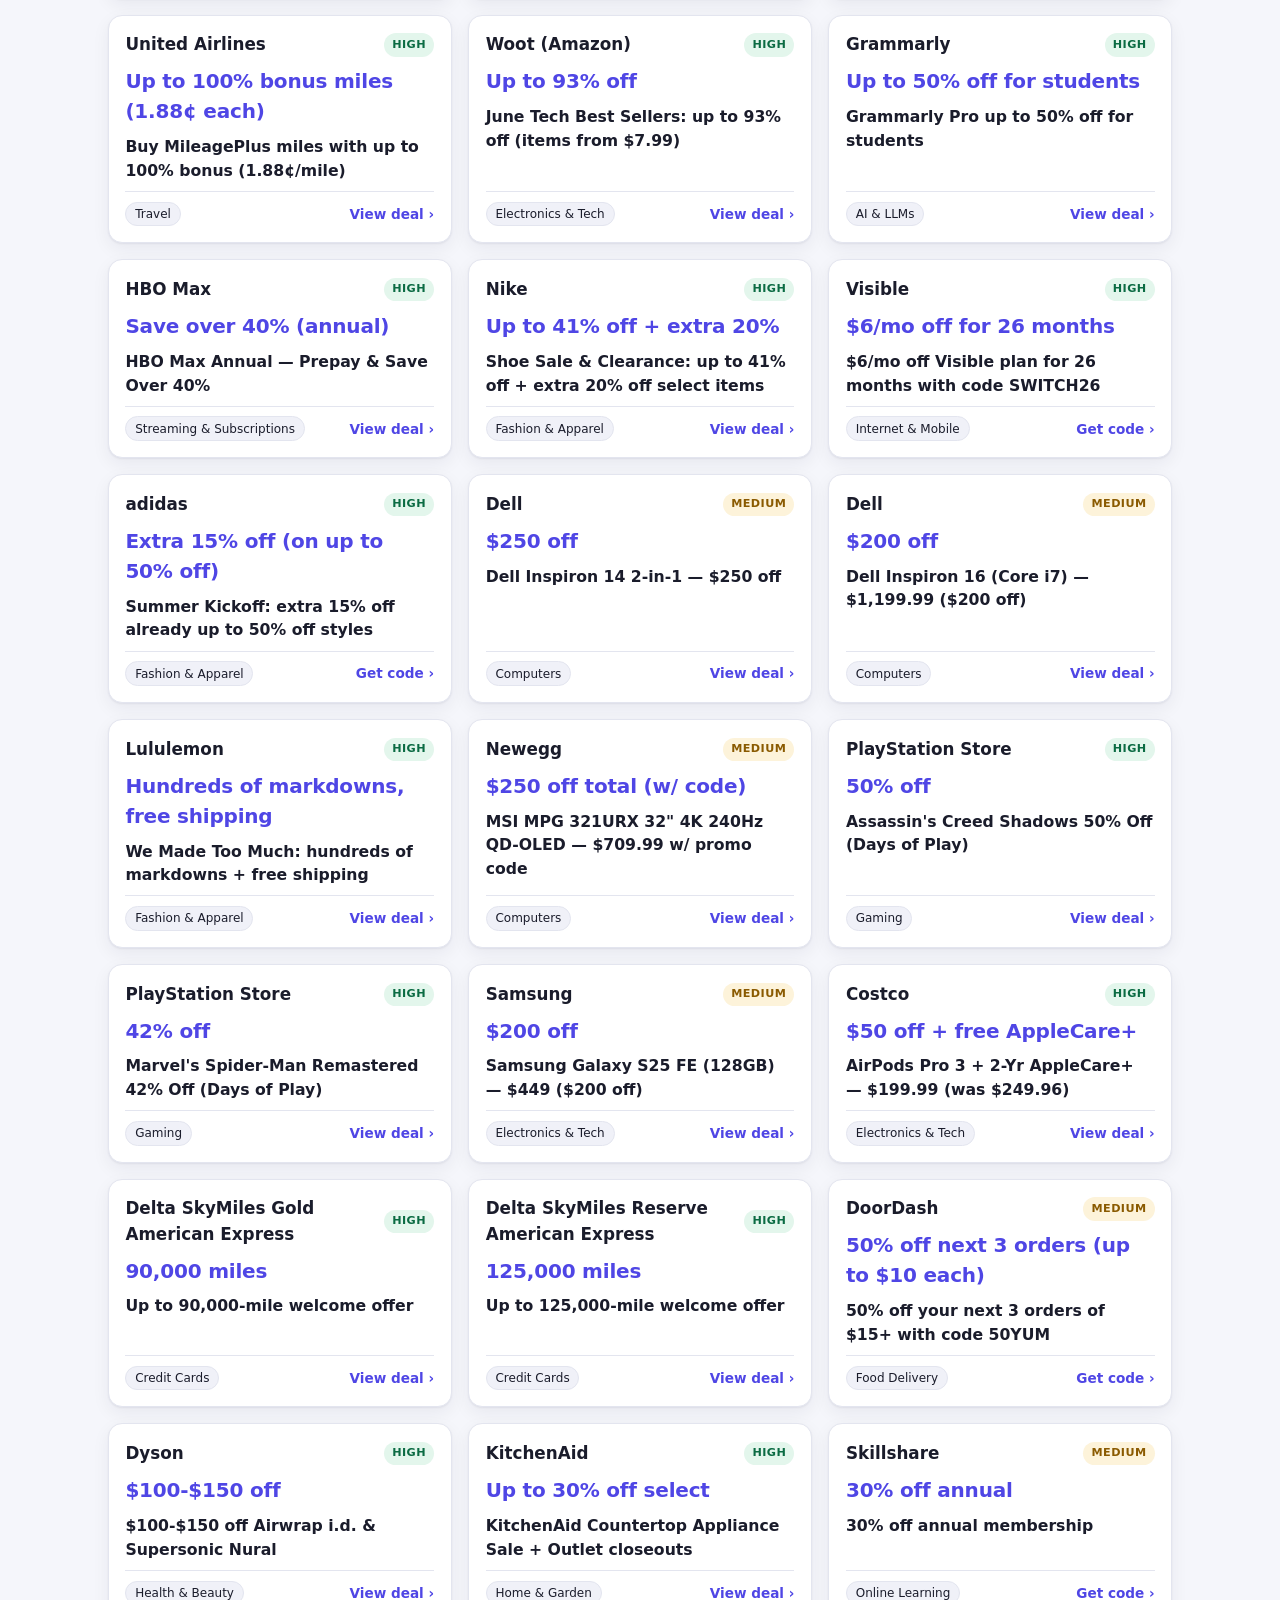
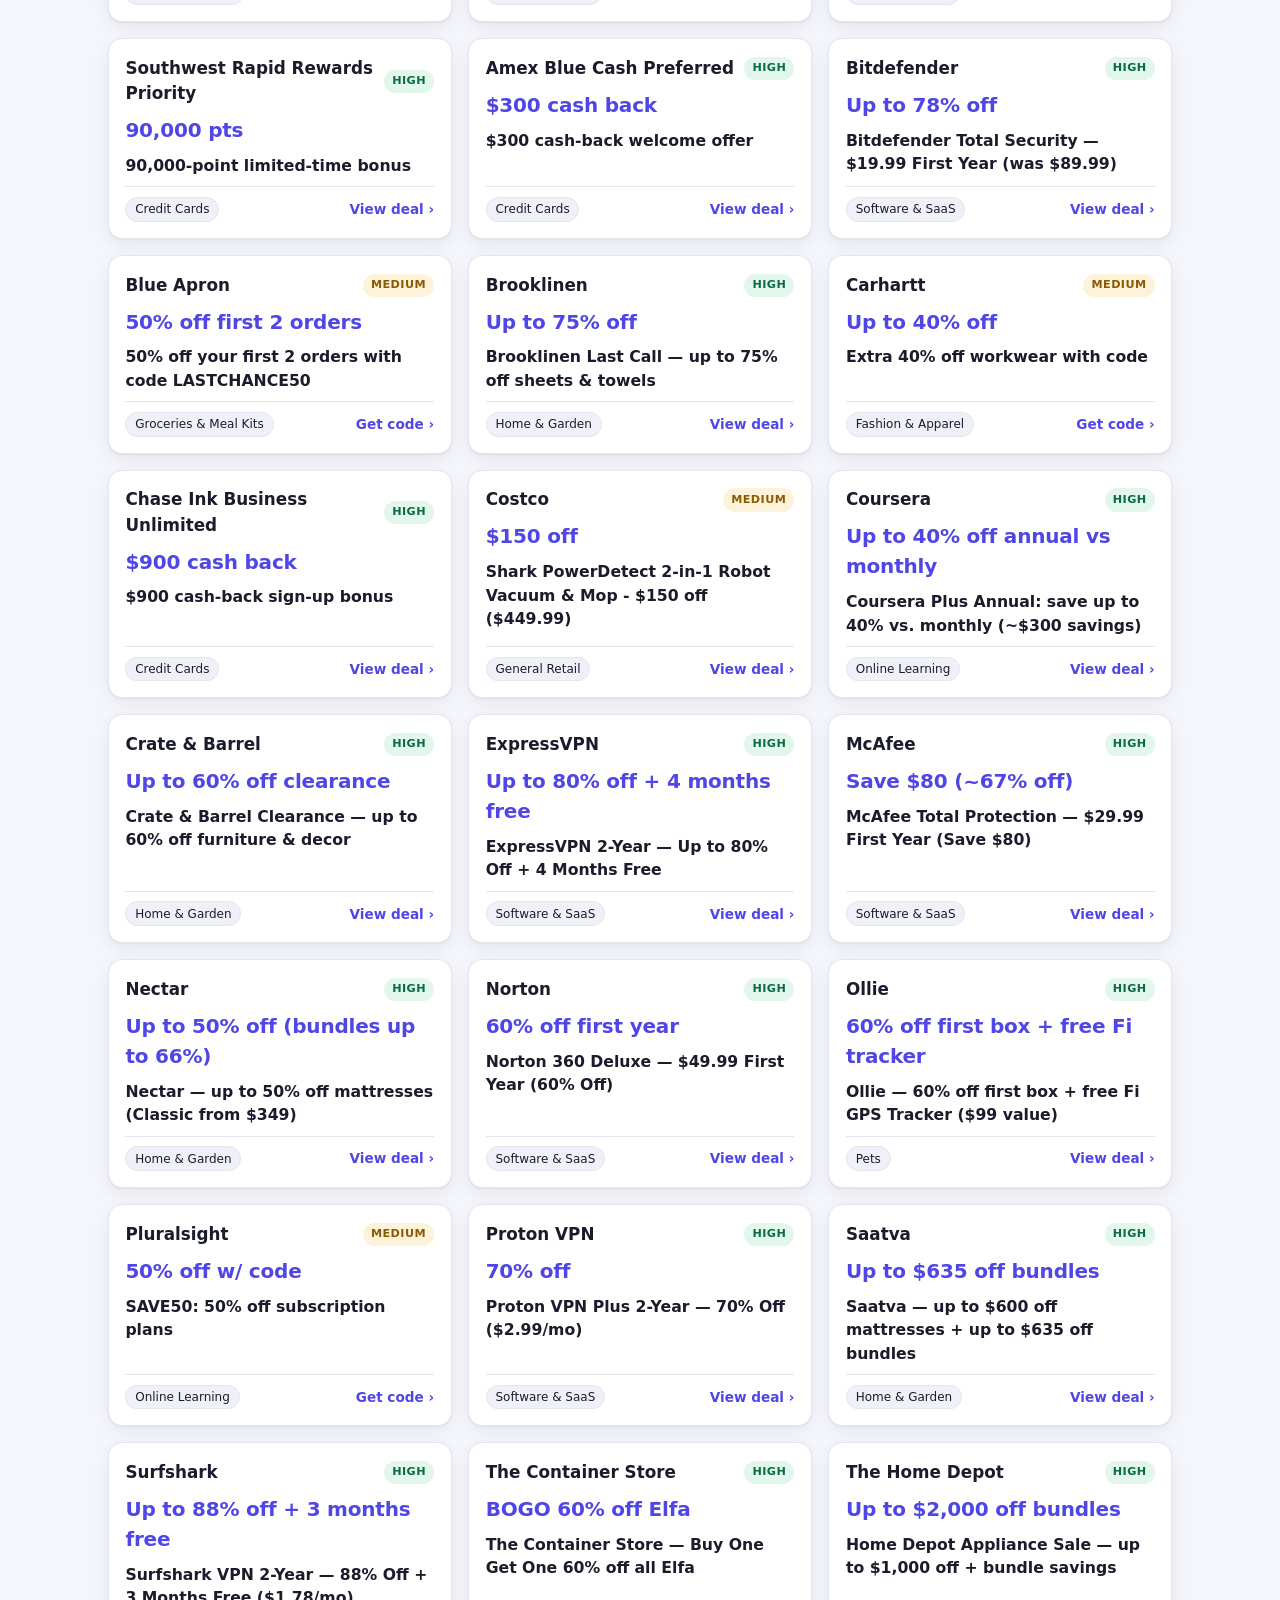
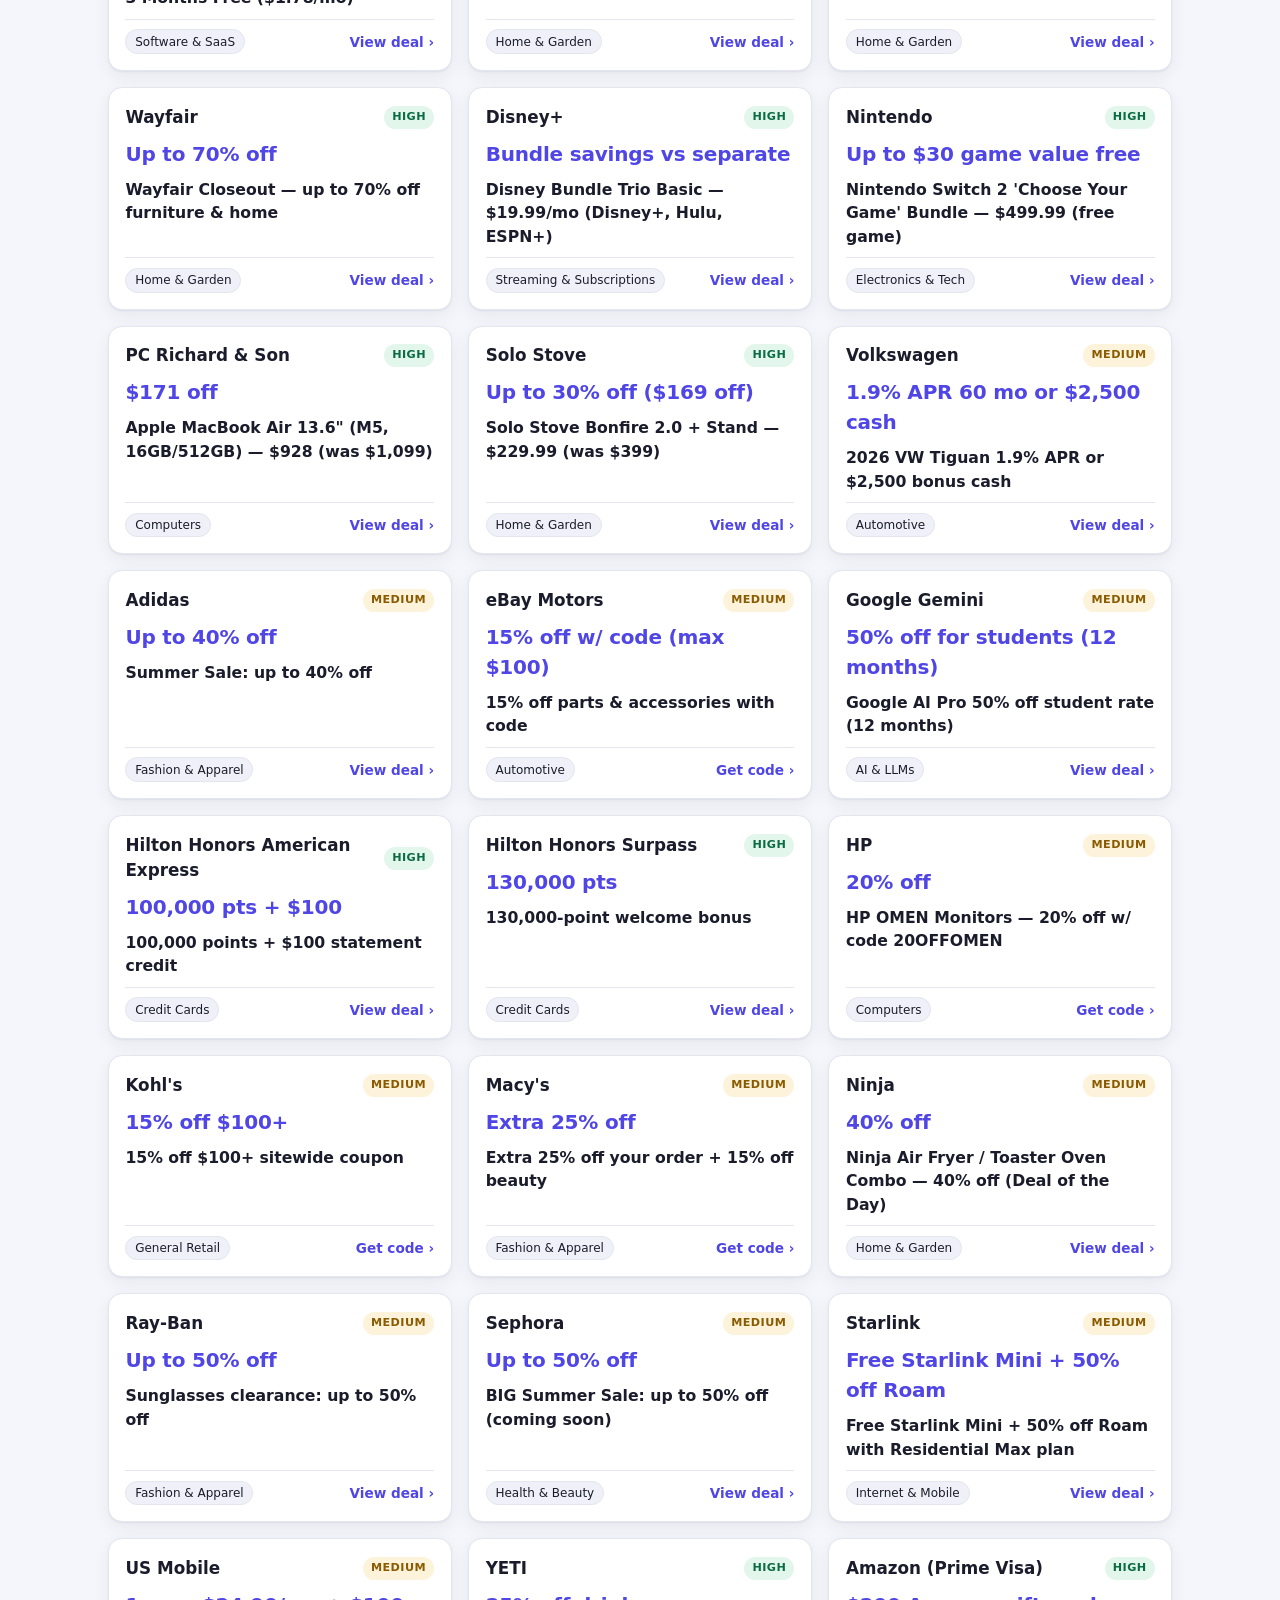
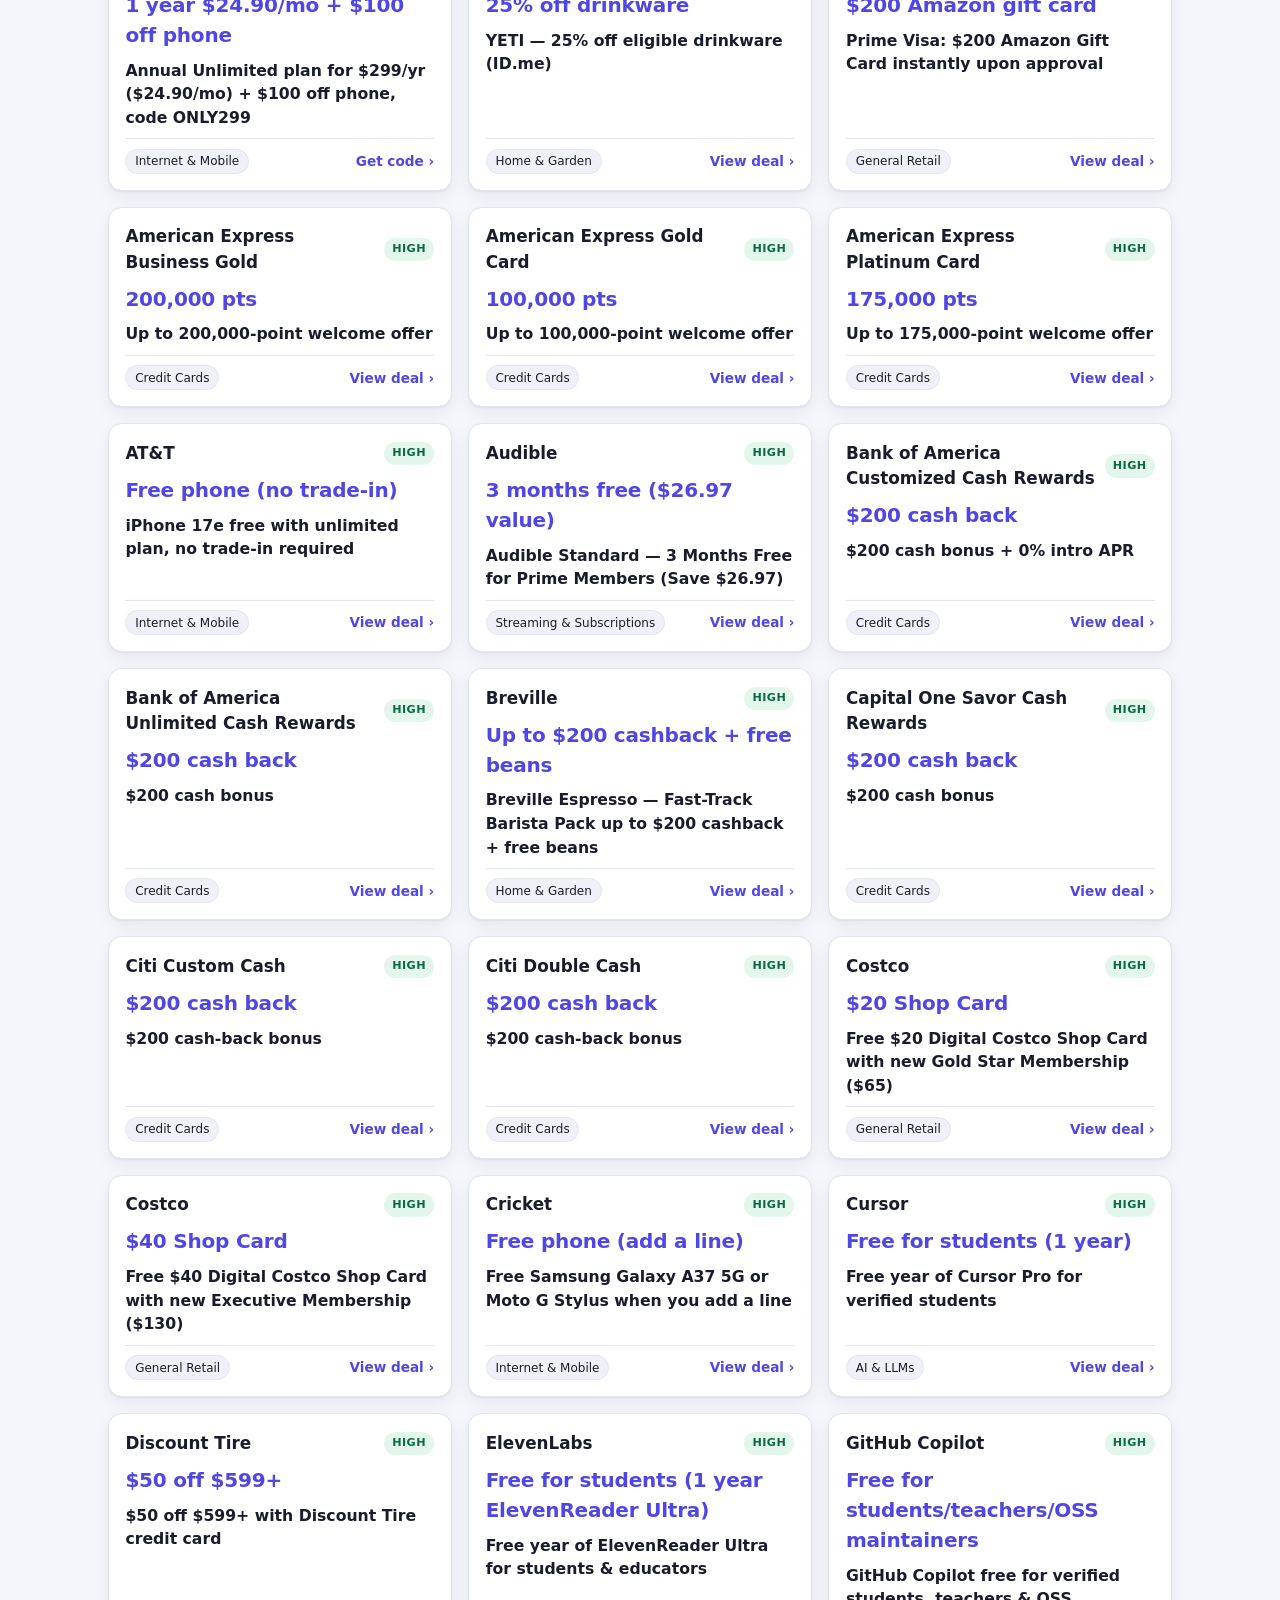
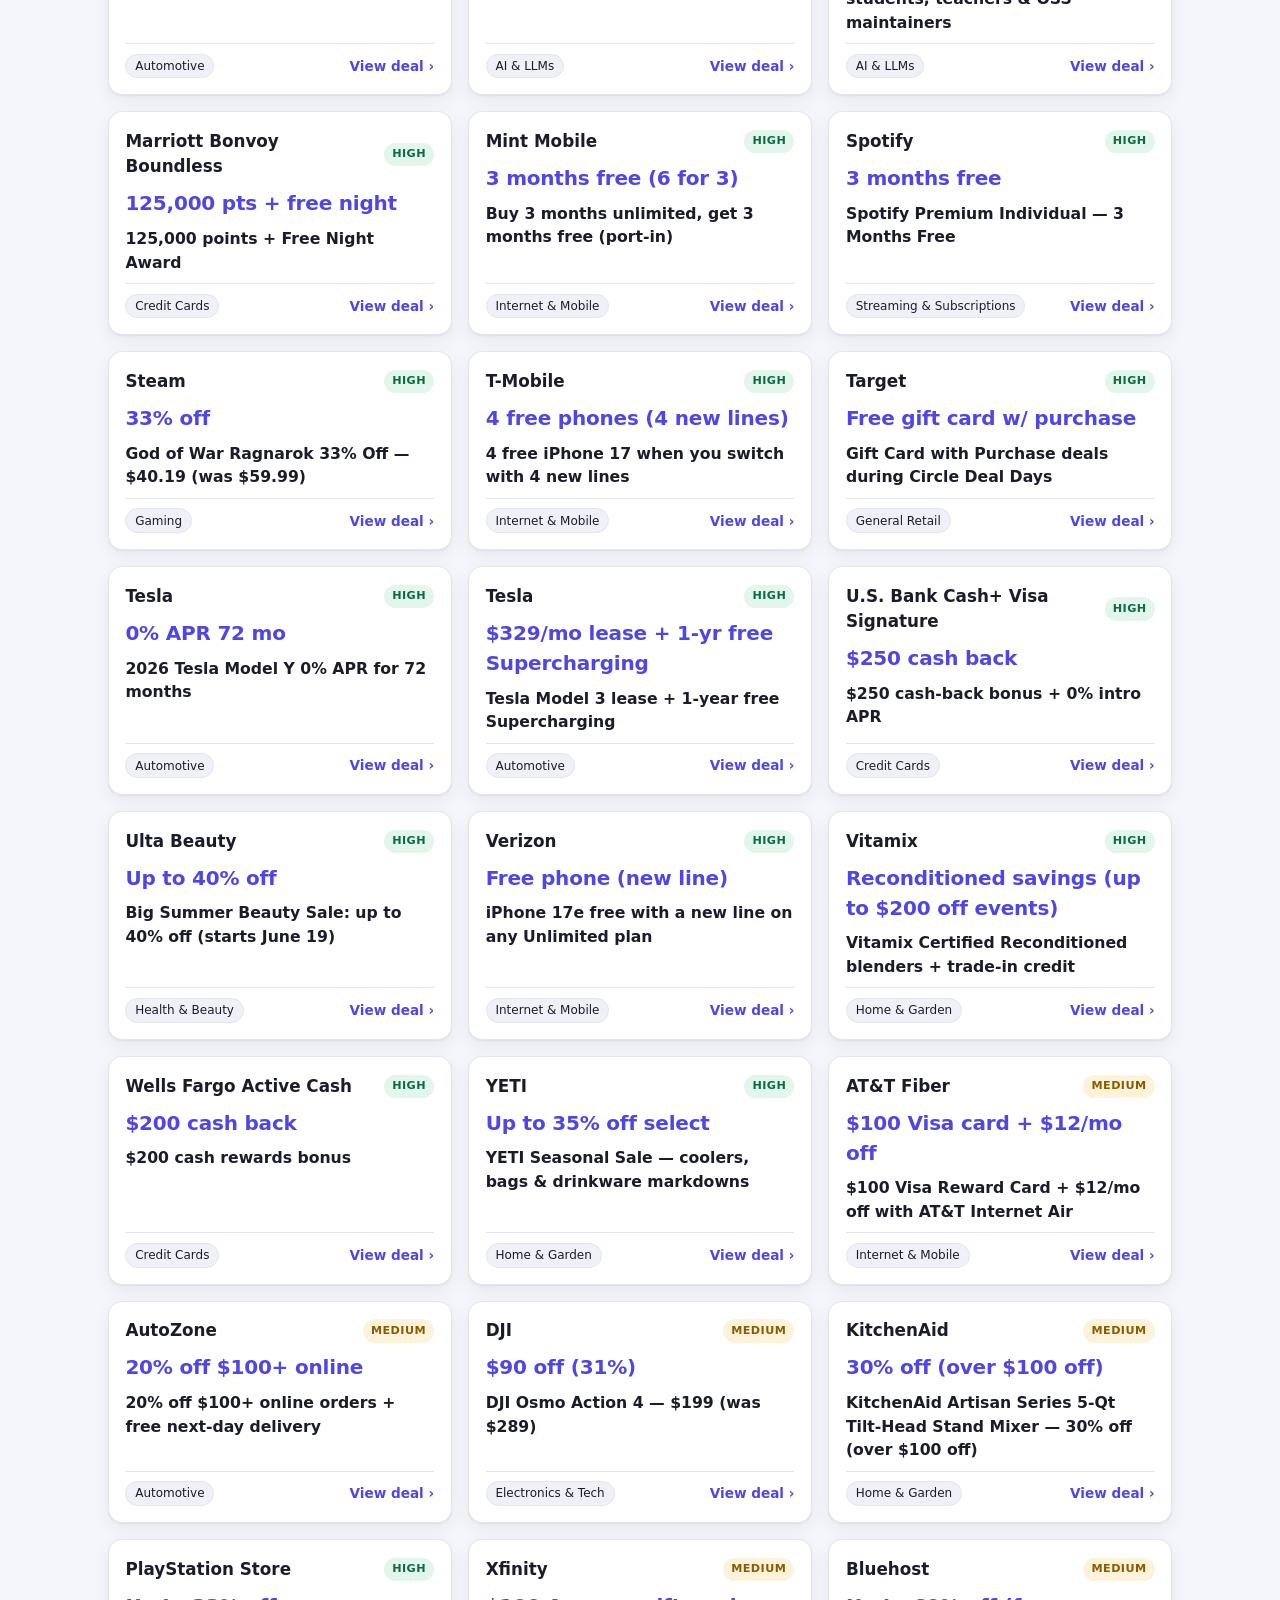
==== commit b1502a76: "Beef up money-bag mascot: waving arm, bigger, sprinkled around - Add an animated waving arm to the S" ====
--- a/browse.html
+++ b/browse.html
@@ -7,8 +7,8 @@
   <meta name="description" content="Browse hand-picked deals on popular brands and products. Tap any deal for the code, terms, and a link to the offer." />
   <meta name="color-scheme" content="light dark" />
   <meta name="theme-color" content="#4f46e5" />
-  <link rel="icon" type="image/svg+xml" href="./assets/img/moneybag.svg" />
-  <link rel="stylesheet" href="./assets/css/styles.css?v=6" />
+  <link rel="icon" type="image/svg+xml" href="./assets/img/moneybag.svg?v=7" />
+  <link rel="stylesheet" href="./assets/css/styles.css?v=7" />
   <script>
     (function () {
       try {
@@ -25,7 +25,7 @@
   <header class="site-header">
     <div class="container header-inner">
       <div class="brand">
-        <img class="brand-mark" src="./assets/img/moneybag.svg" alt="" aria-hidden="true" />
+        <img class="brand-mark" src="./assets/img/moneybag.svg?v=7" alt="" aria-hidden="true" />
         <div>
           <h1 class="brand-title">Best Deals</h1>
           <p class="brand-tagline">Hand-picked deals on brands &amp; products people love. Tap any deal for the code.</p>
@@ -63,12 +63,13 @@
   </div>
 
   <main id="main" class="container" tabindex="-1">
-    <div id="loading" class="state-message"><img class="state-mascot" src="./assets/img/moneybag.svg" alt="" aria-hidden="true" /><div>Loading deals…</div></div>
+    <div id="loading" class="state-message"><img class="state-mascot" src="./assets/img/moneybag.svg?v=7" alt="" aria-hidden="true" /><div>Loading deals…</div></div>
     <div id="error" class="state-message state-error" hidden>
-      Sorry — we couldn’t load the deals. Please refresh the page.
+      <img class="state-mascot" src="./assets/img/moneybag.svg?v=7" alt="" aria-hidden="true" />
+      <div>Sorry — we couldn’t load the deals. Please refresh the page.</div>
     </div>
     <div id="empty" class="state-message" hidden>
-      <img class="state-mascot" src="./assets/img/moneybag.svg" alt="" aria-hidden="true" />
+      <img class="state-mascot" src="./assets/img/moneybag.svg?v=7" alt="" aria-hidden="true" />
       <div>No deals match your filters. Open <strong>Filters</strong> and clear them, or pick a different category.</div>
     </div>
     <div id="coupon-grid" class="coupon-grid"></div>
@@ -76,6 +77,7 @@
 
   <footer class="site-footer">
     <div class="container">
+      <img class="footer-mascot" src="./assets/img/moneybag.svg?v=7" alt="" aria-hidden="true" />
       <p>
         <strong>Best Deals</strong> is a static, open deals directory. Deals were gathered from public sources
         (official brand sale pages and reputable deal sites) during a single collection run; each deal links to its source.
--- a/assets/css/styles.css
+++ b/assets/css/styles.css
@@ -104,7 +104,7 @@
   gap: 1rem;
 }
 .brand { display: flex; gap: 0.8rem; align-items: flex-start; }
-.brand-mark { height: 40px; width: auto; display: block; }
+.brand-mark { height: 48px; width: auto; display: block; }
 .brand-title { margin: 0; font-size: 1.55rem; letter-spacing: -0.01em; }
 .brand-tagline { margin: 0.15rem 0 0; color: var(--text-muted); font-size: 0.95rem; max-width: 52ch; }
 
@@ -613,12 +613,13 @@
 .cat-special[aria-pressed="true"] .count { background: rgba(255, 255, 255, 0.25); }
 
 /* ===== Money-bag mascot ===== */
-.hero-mascot { width: 92px; height: auto; flex-shrink: 0; }
-.state-mascot { width: 78px; height: auto; display: block; margin: 0 auto 0.85rem; }
+.hero-mascot { width: 120px; height: auto; flex-shrink: 0; }
+.state-mascot { width: 96px; height: auto; display: block; margin: 0 auto 0.9rem; }
+.footer-mascot { width: 54px; height: auto; display: block; margin-bottom: 0.7rem; }
 @keyframes bobble { 0%, 100% { transform: translateY(0); } 50% { transform: translateY(-4px); } }
-.hero-mascot, .state-mascot { animation: bobble 3s ease-in-out infinite; transform-origin: center; }
+.hero-mascot, .state-mascot, .footer-mascot { animation: bobble 3s ease-in-out infinite; transform-origin: center; }
 .brand-mark { transition: transform .2s ease; }
-.brand-mark:hover { transform: scale(1.08) rotate(-4deg); }
+.brand-mark:hover { transform: scale(1.1) rotate(-5deg); }
 
 /* ===== Clickable KPI cards ===== */
 a.kpi { text-decoration: none; color: inherit; cursor: pointer; transition: border-color .15s ease, transform .15s ease; }
@@ -626,8 +627,8 @@
 a.kpi:focus-visible { outline: 2px solid var(--primary); outline-offset: 2px; }
 
 @media (prefers-reduced-motion: reduce) {
-  .hero-mascot, .state-mascot { animation: none; }
+  .hero-mascot, .state-mascot, .footer-mascot { animation: none; }
 }
 @media (max-width: 480px) {
-  .hero-mascot { width: 64px; }
-}
+  .hero-mascot { width: 88px; }
+}
